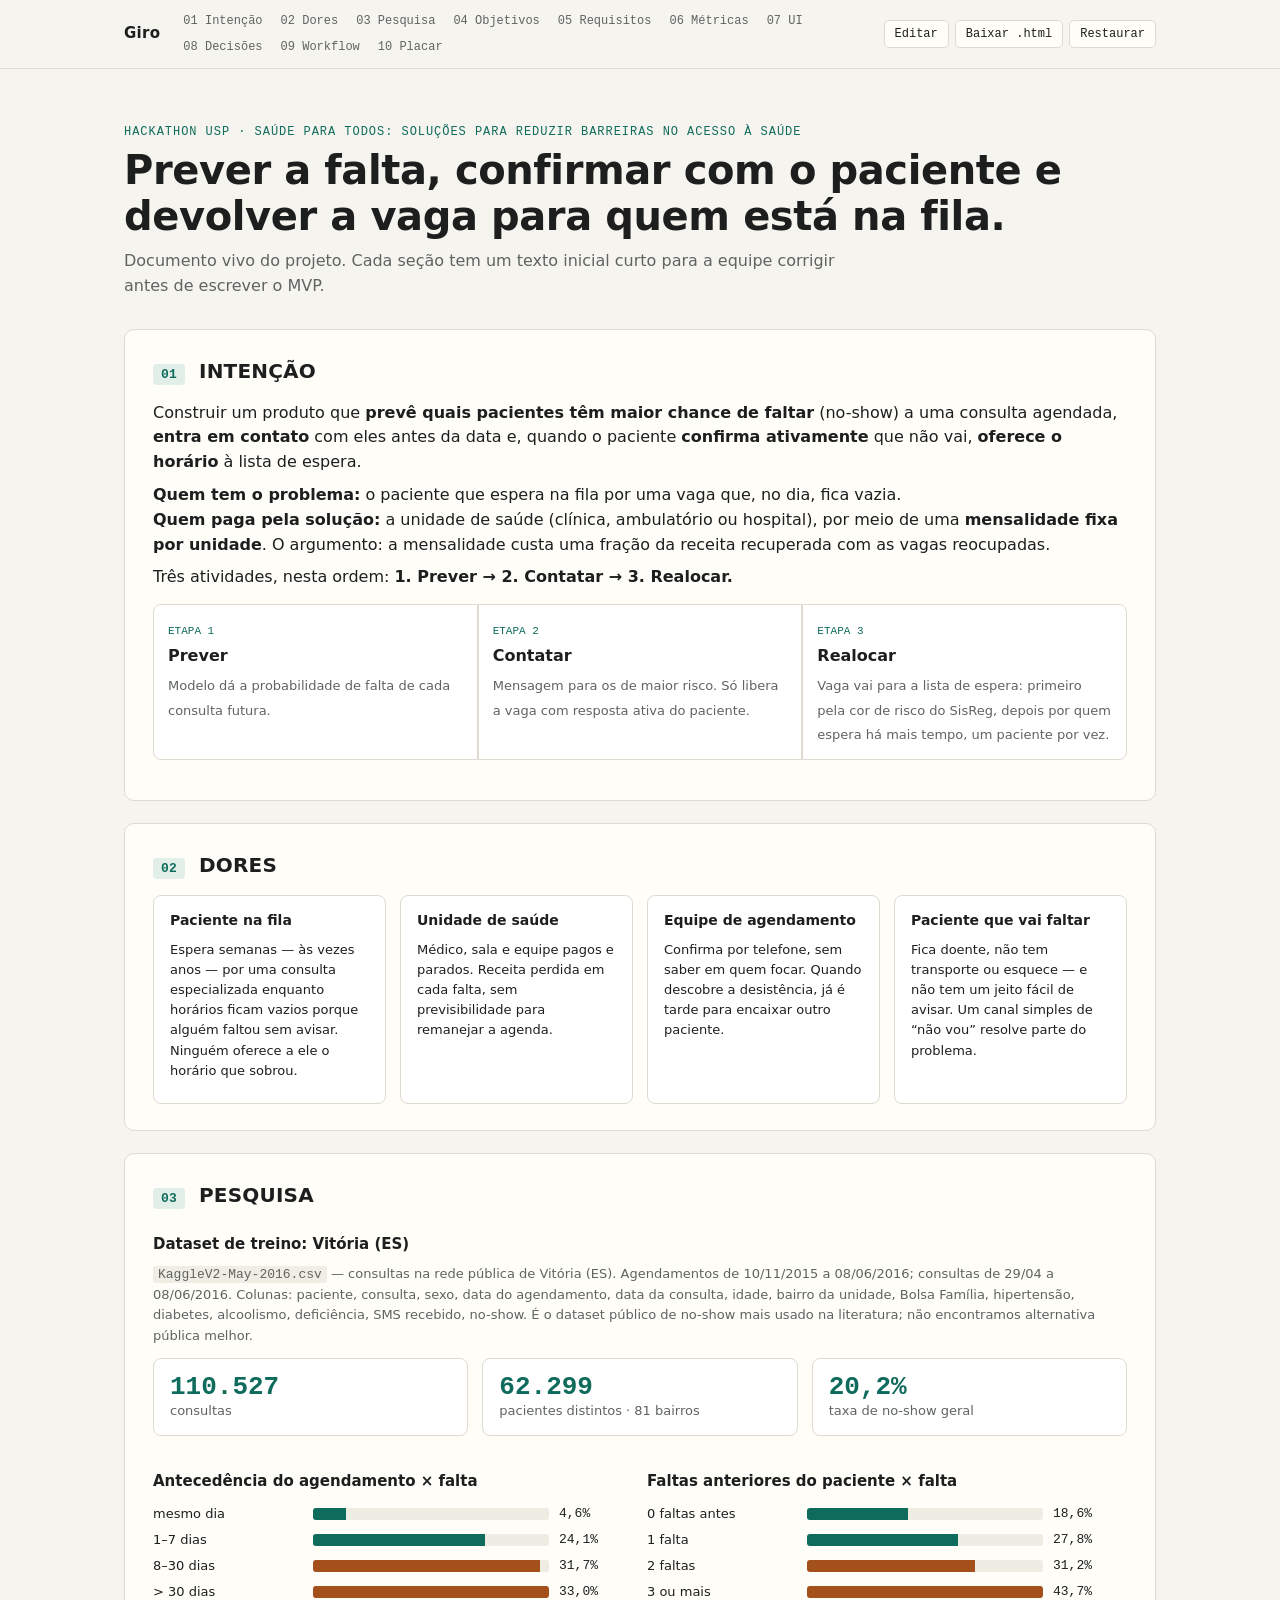
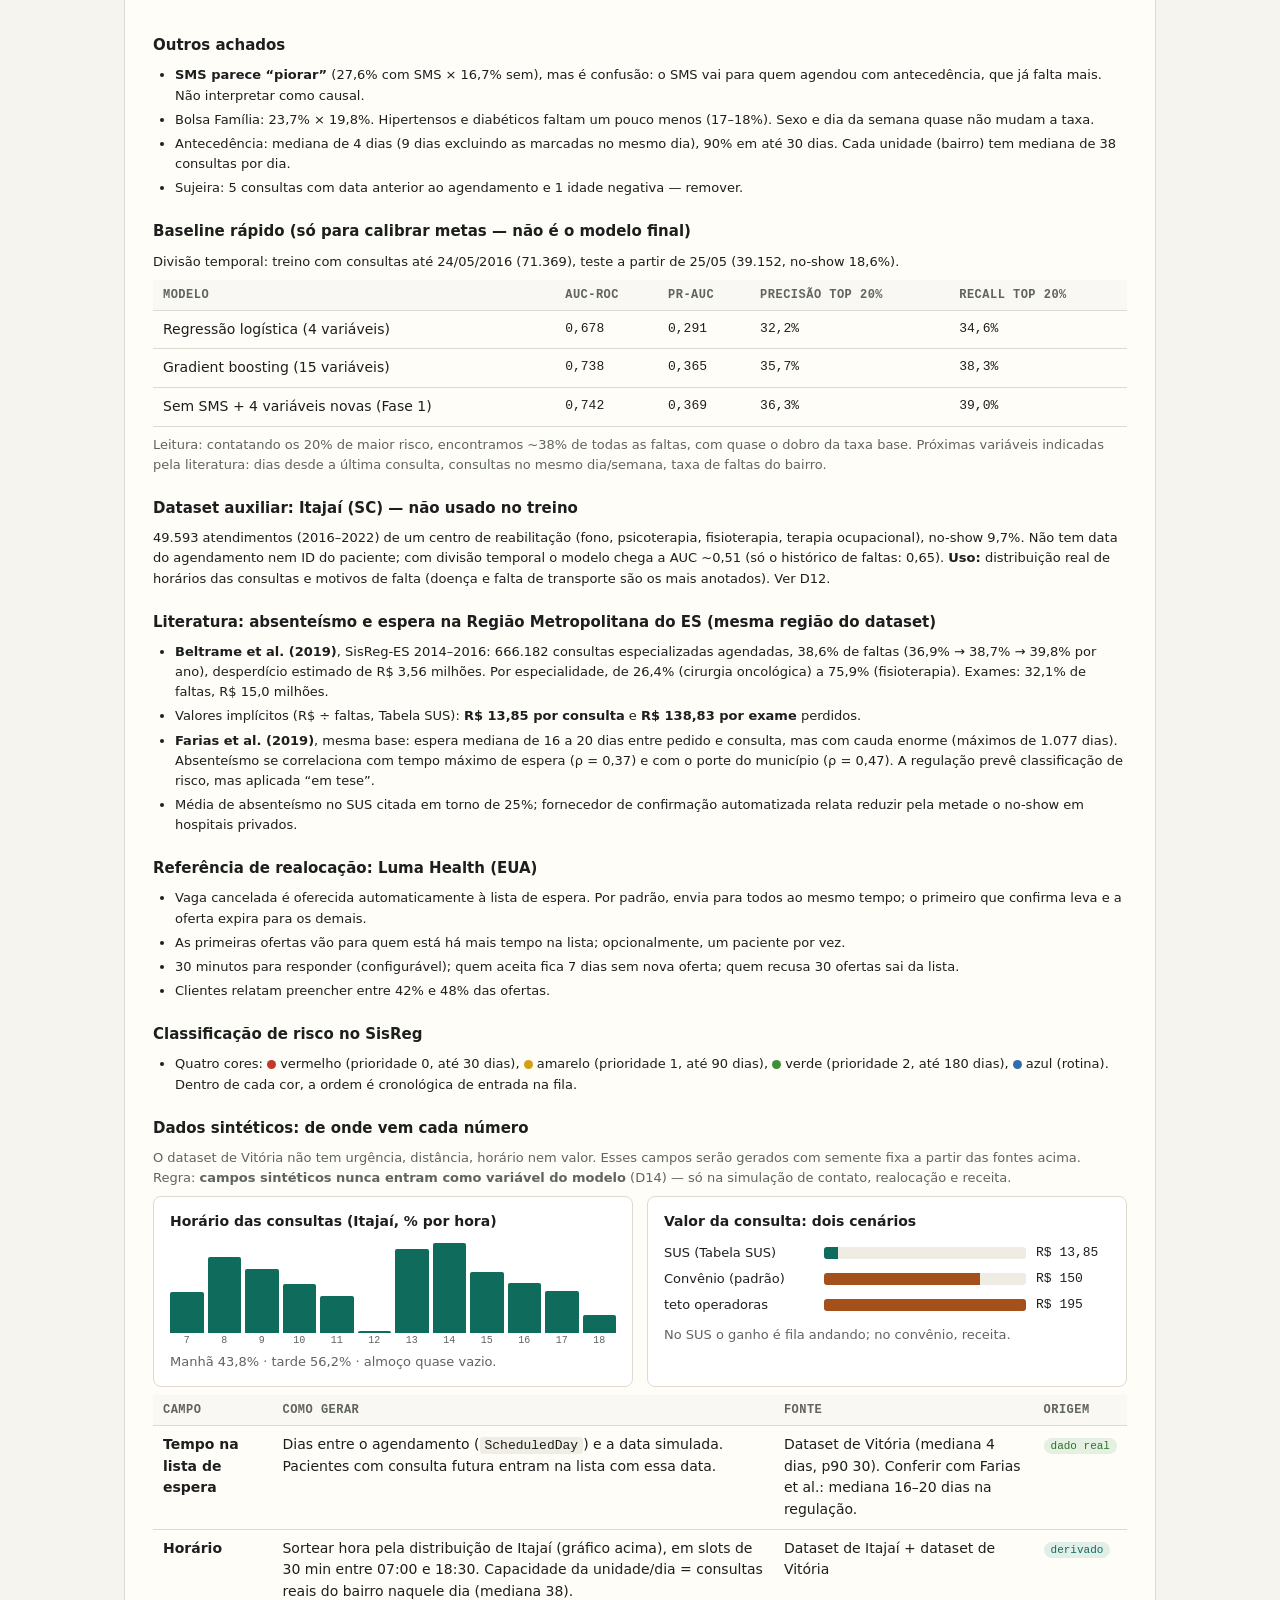
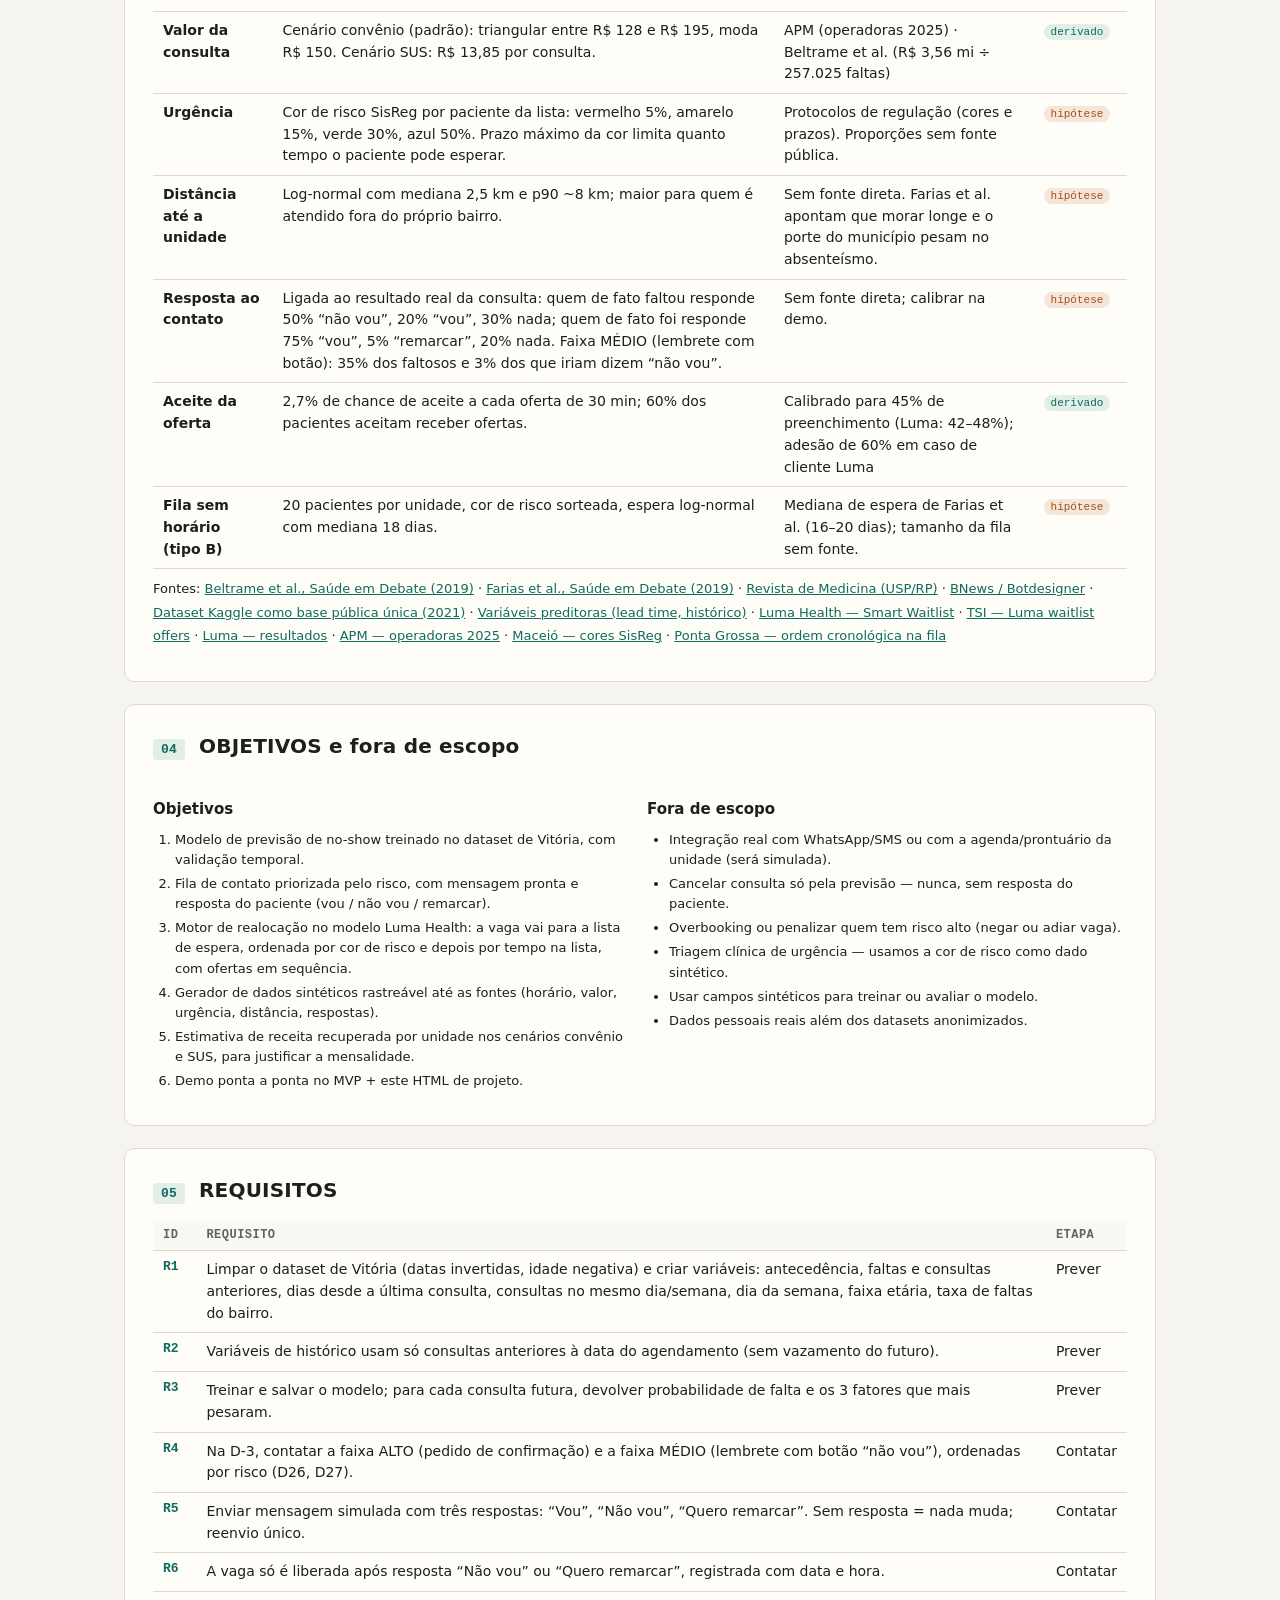
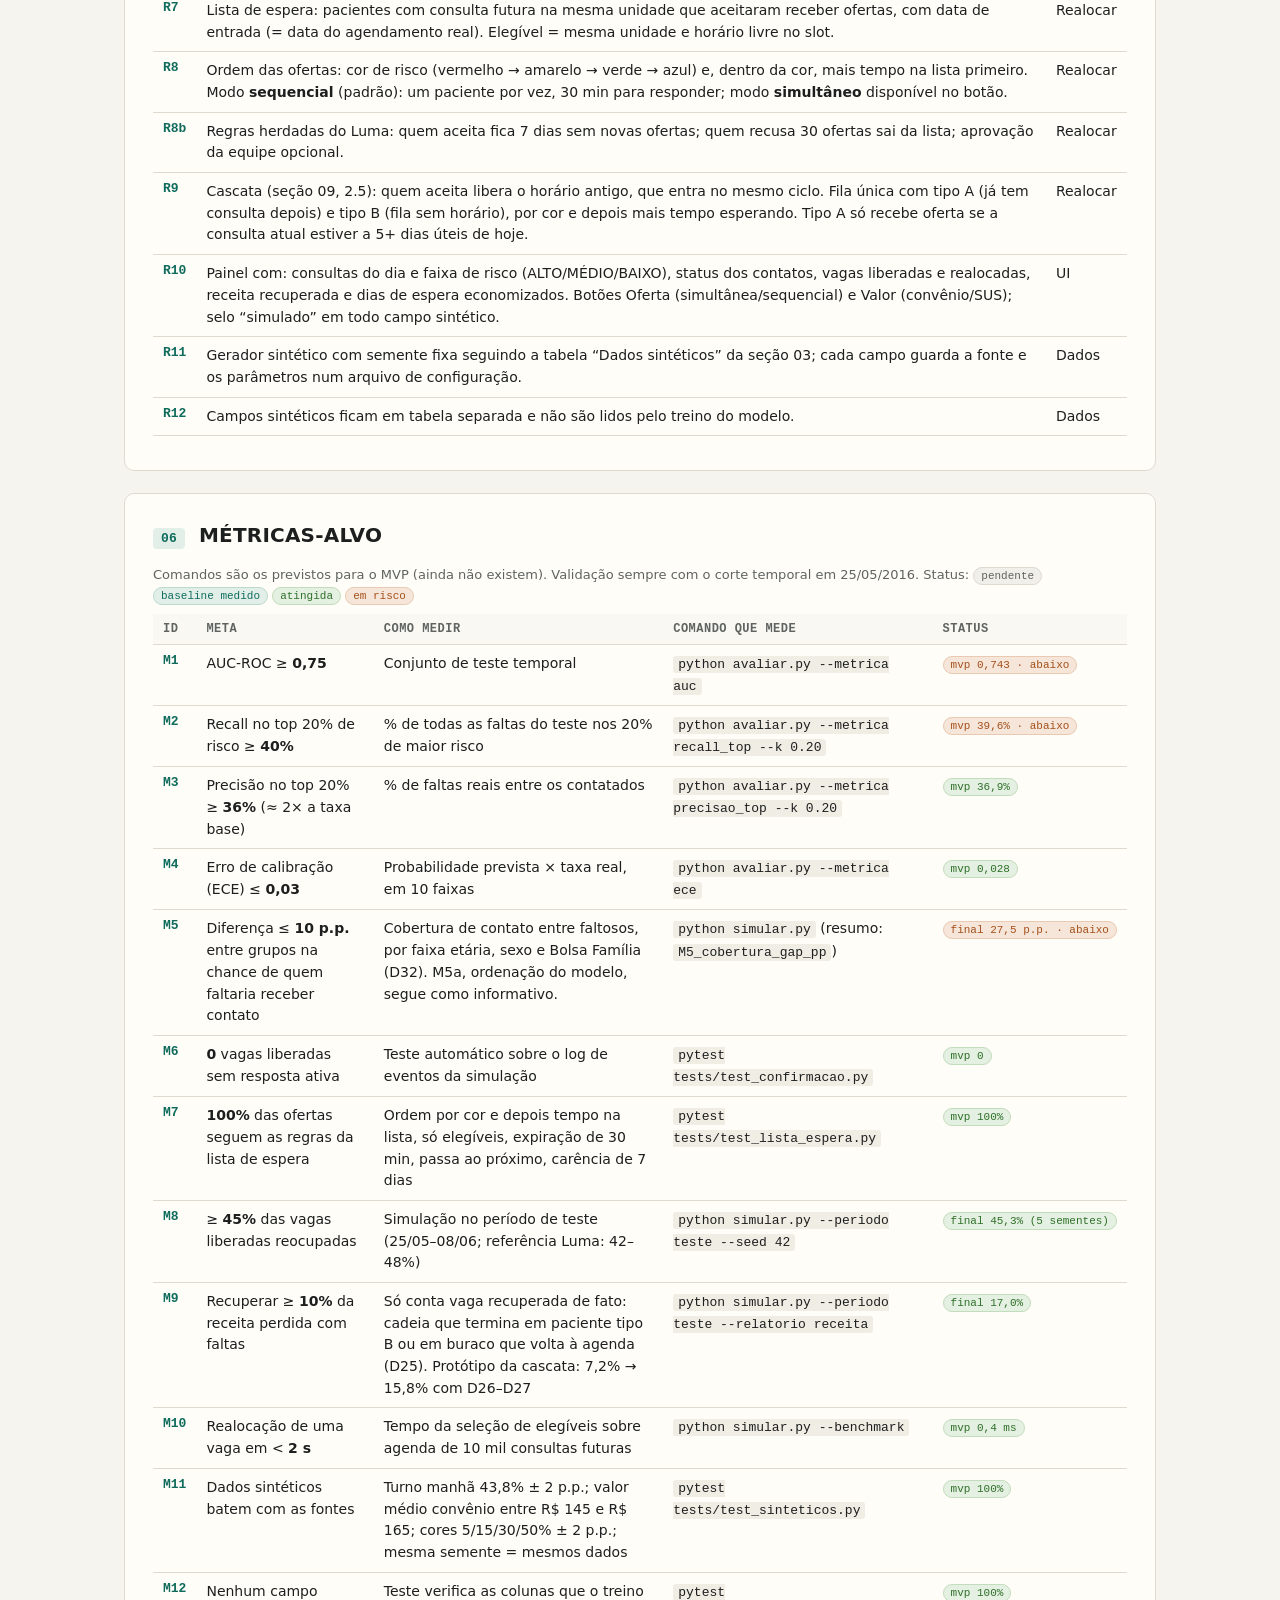
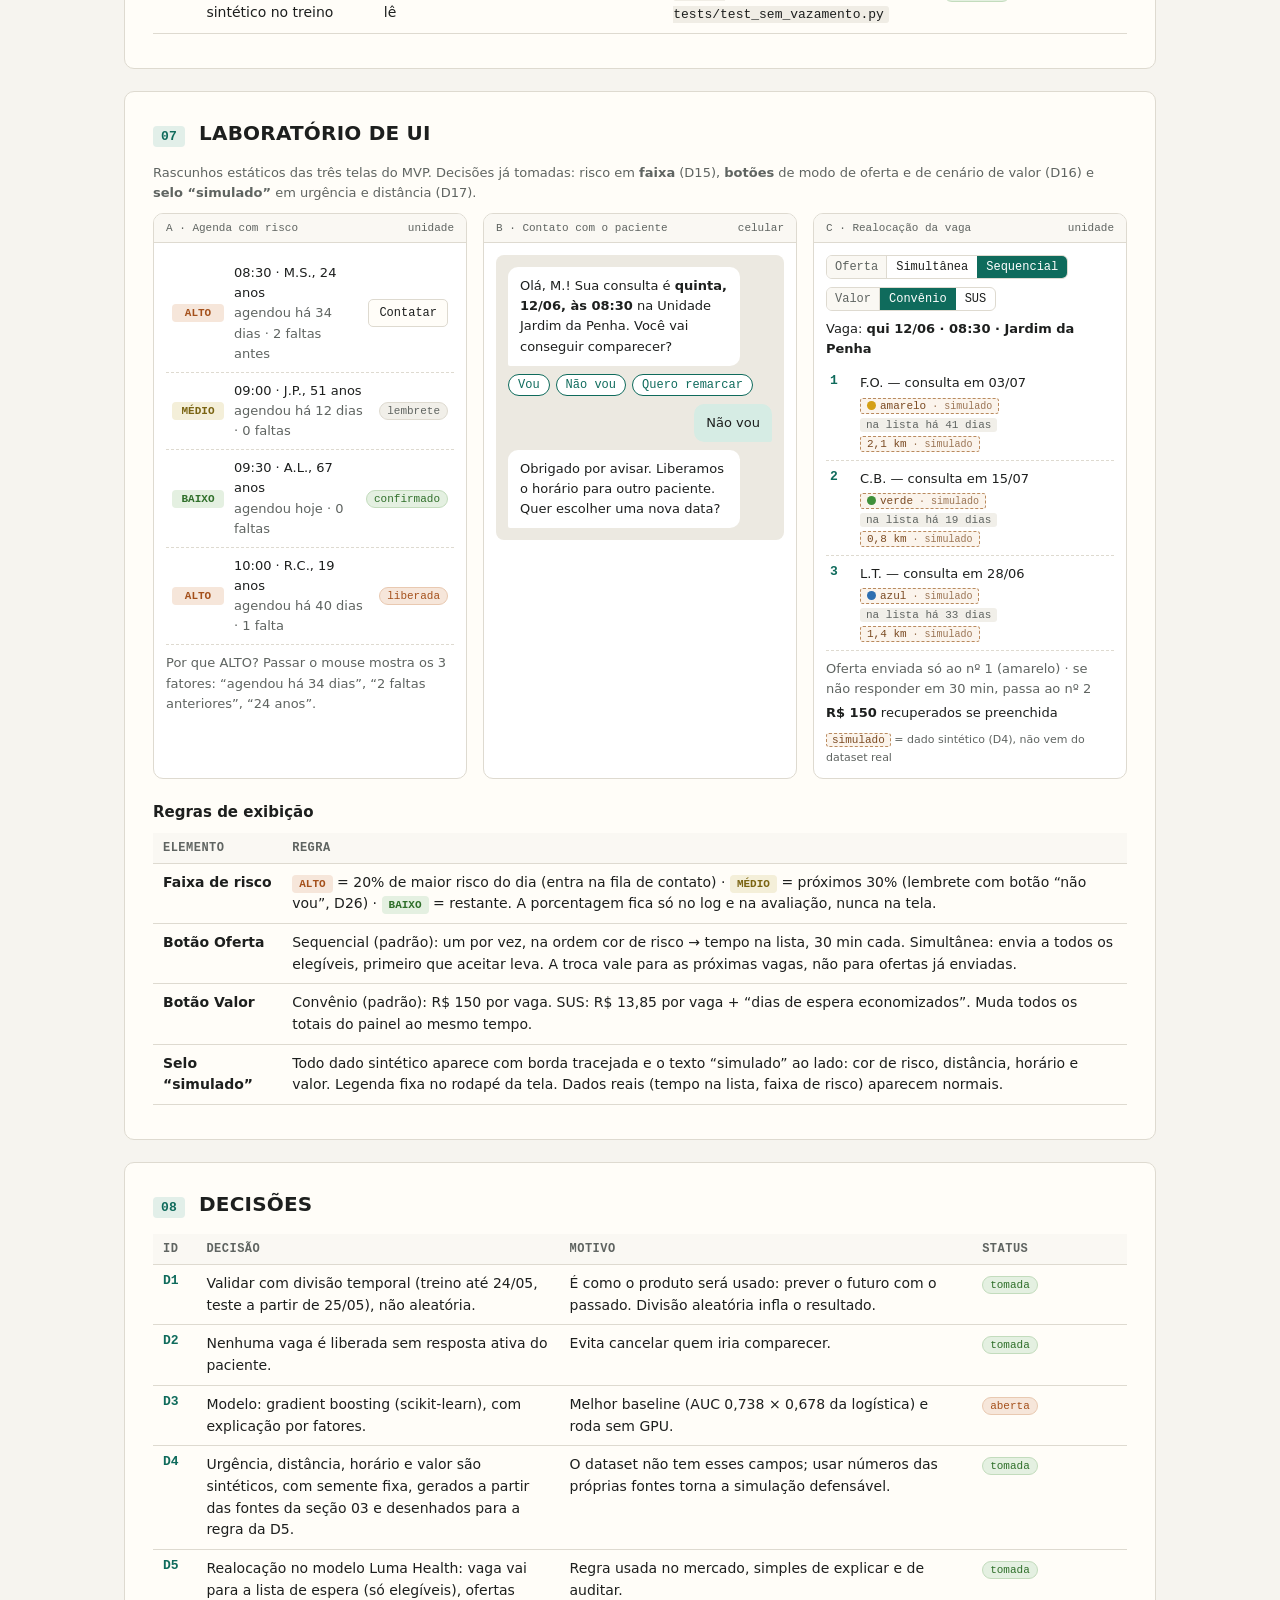
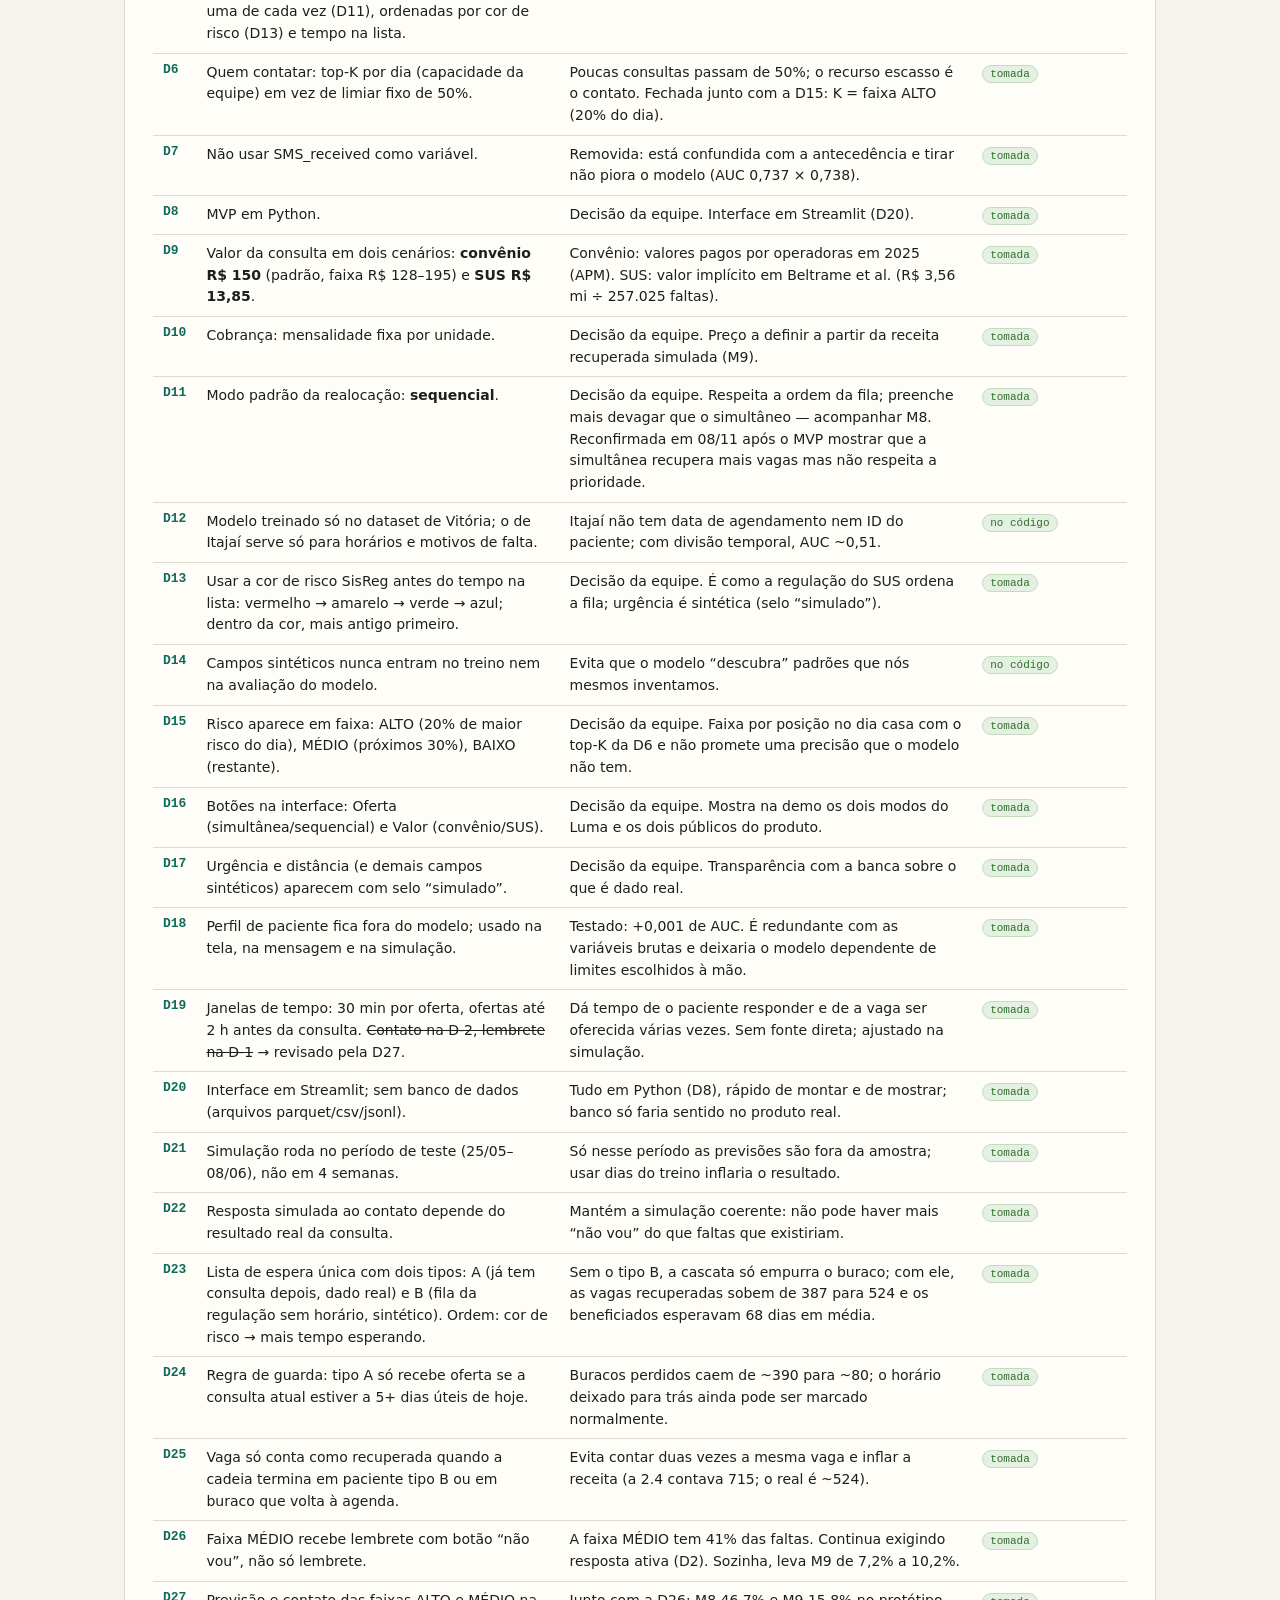
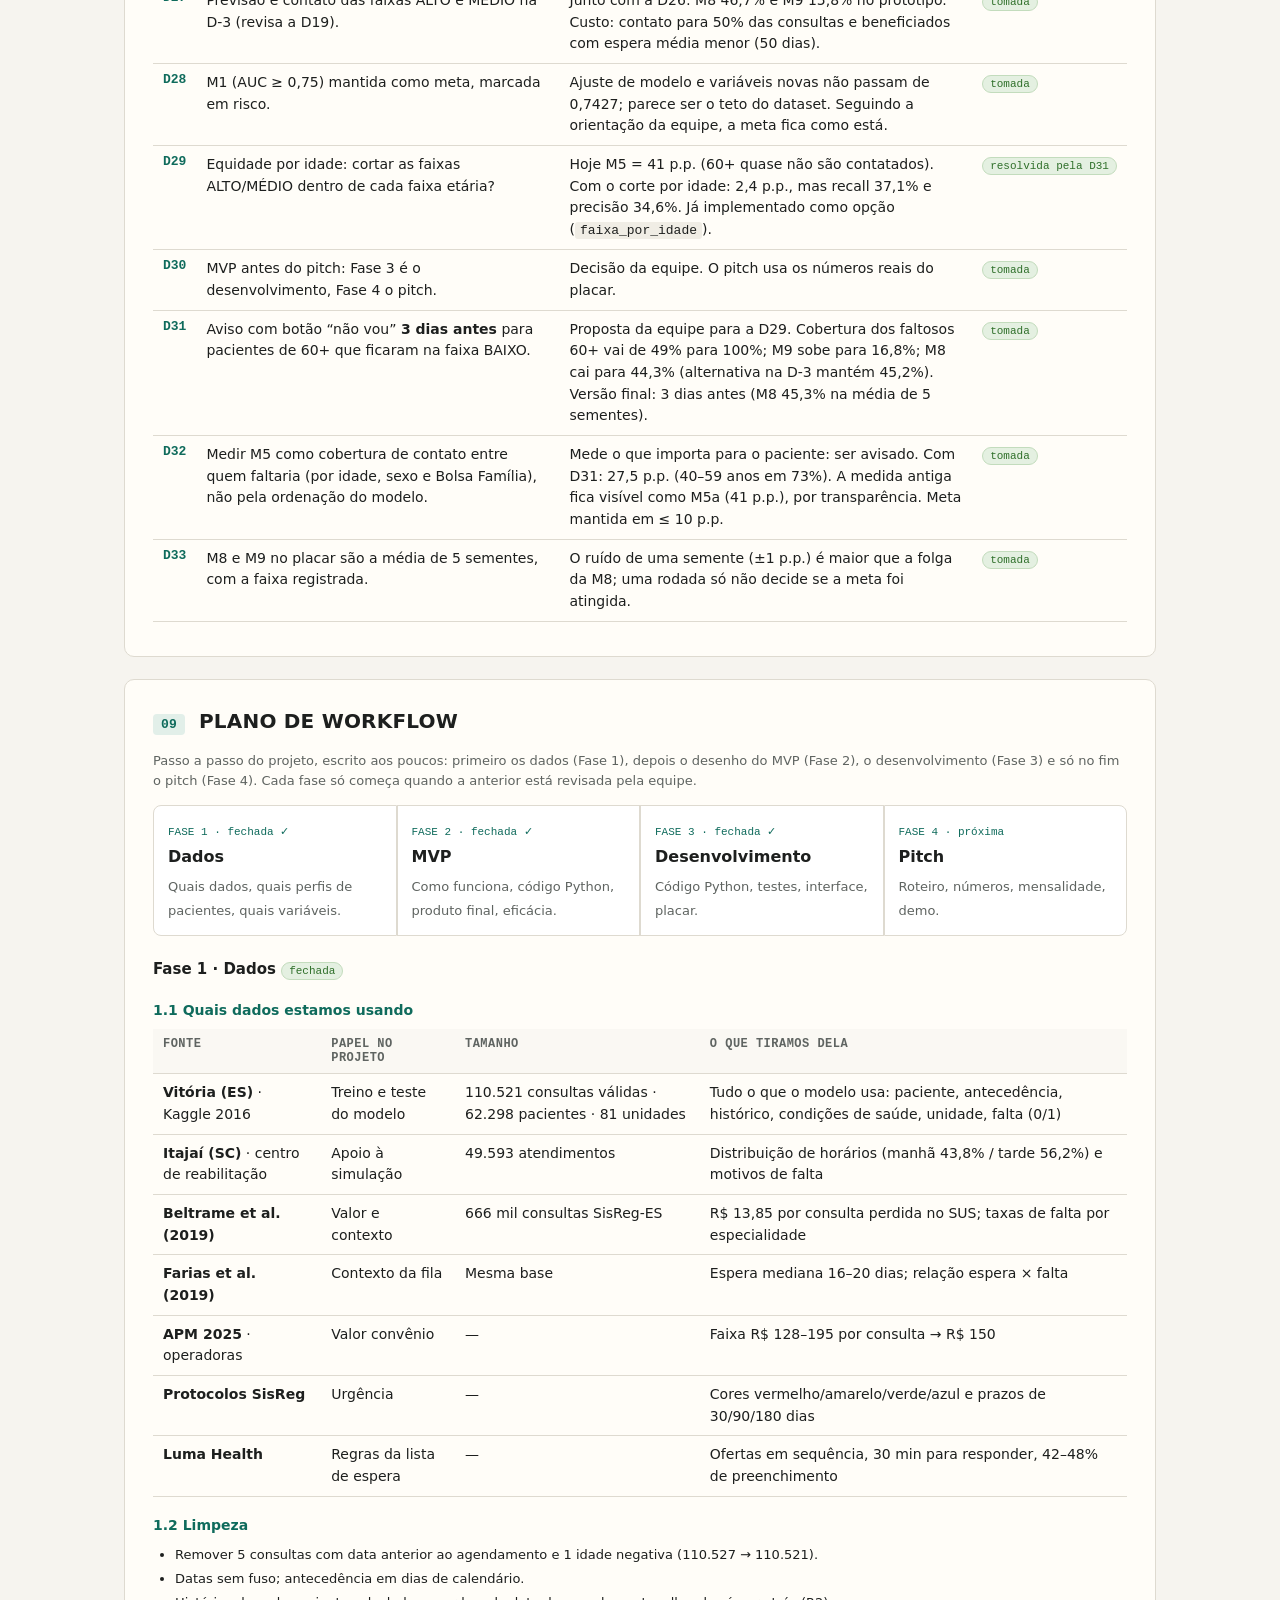
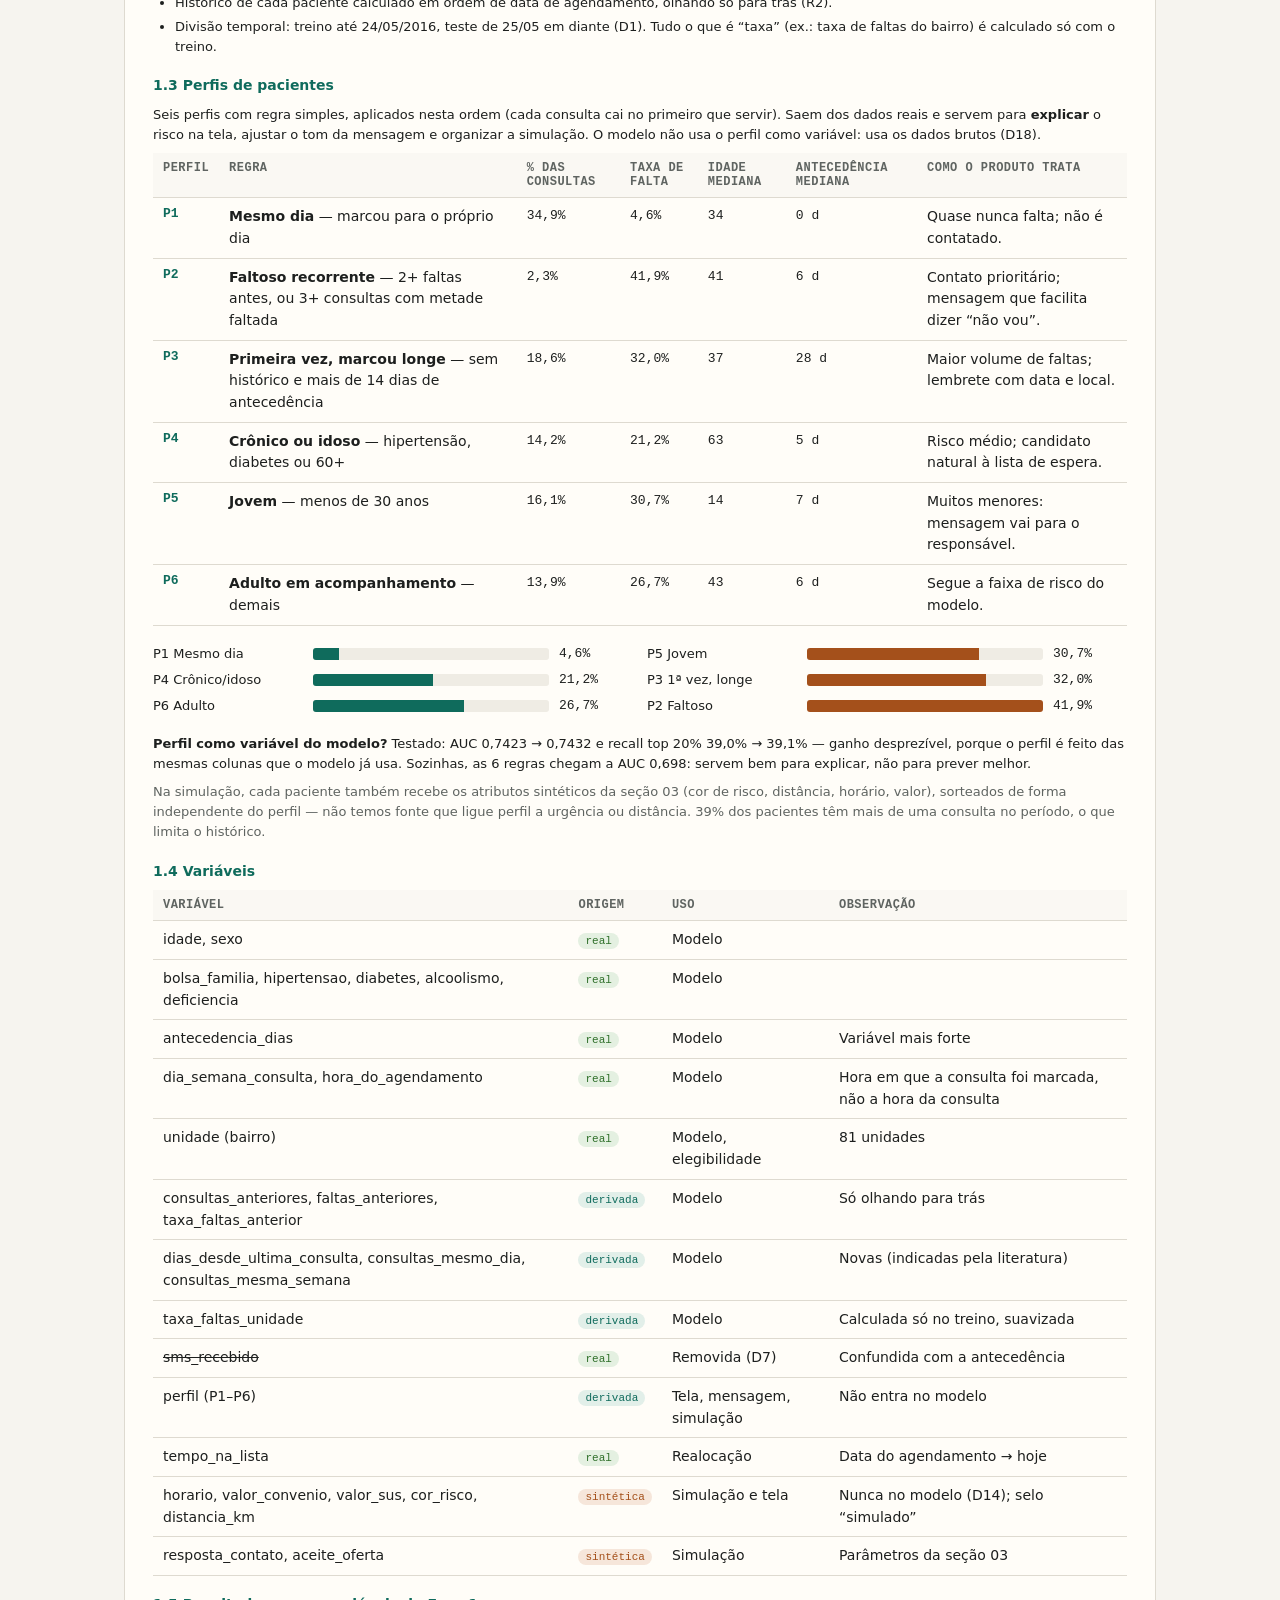
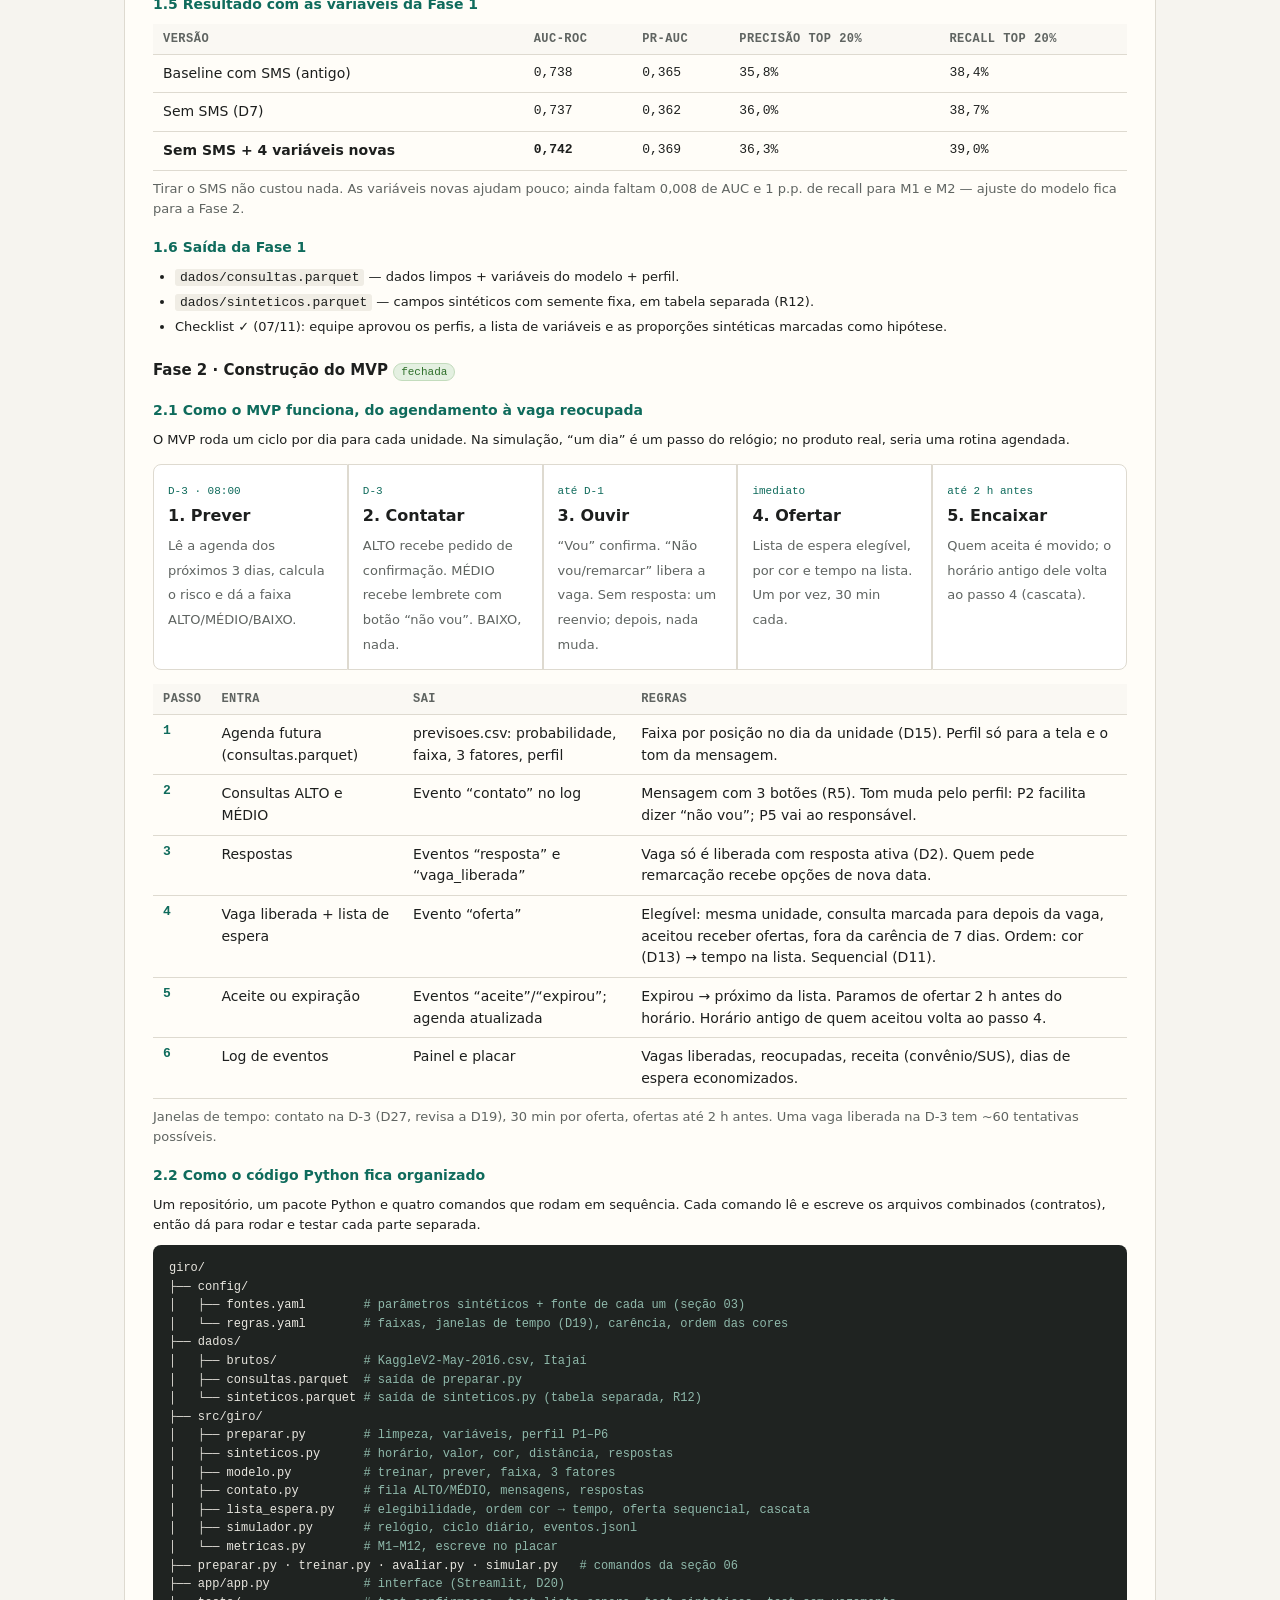
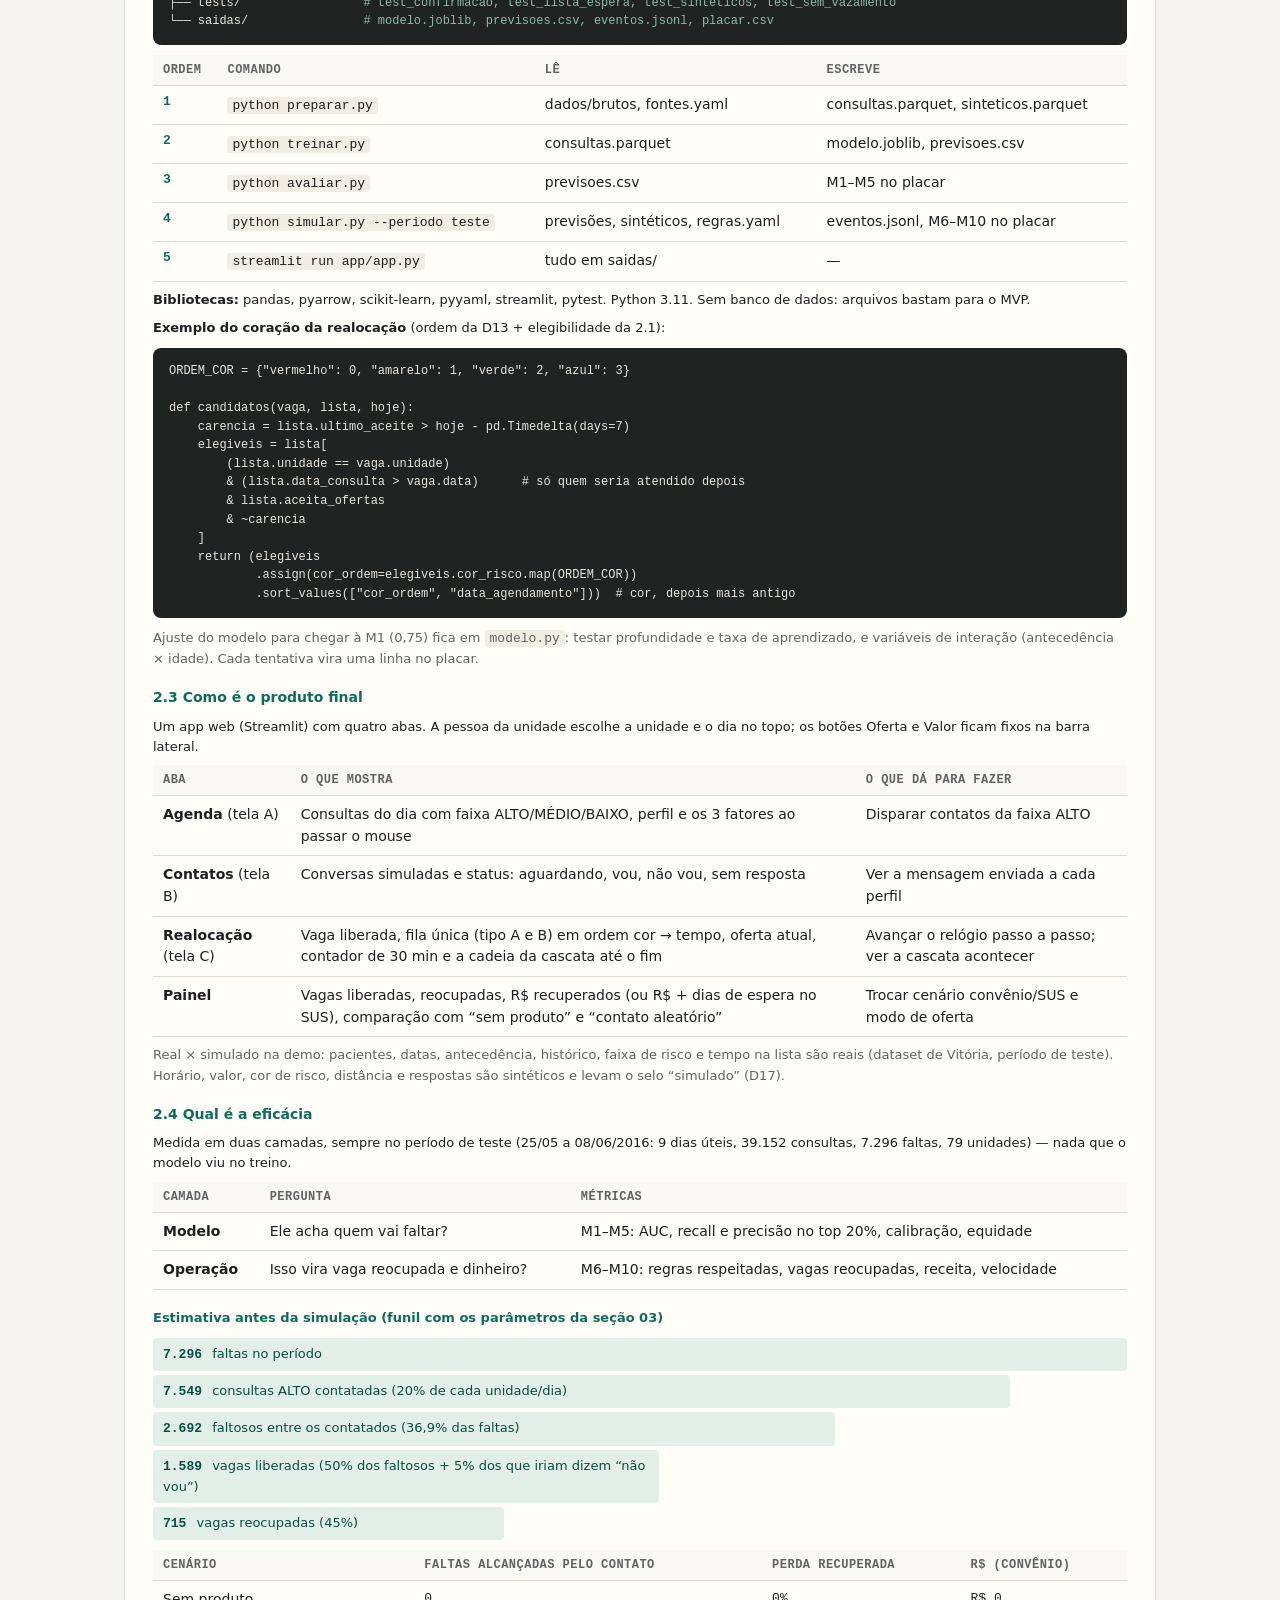
==== giro/projeto.html @ 44f3f42e "Adiciona MVP do Giro" ====
<!DOCTYPE html>
<html lang="pt-BR">
<head>
<meta charset="utf-8">
<meta name="viewport" content="width=device-width, initial-scale=1">
<title>Projeto — Giro · Previsão de no-show e realocação de consultas</title>
<style>
  :root{
    --bg:#f6f4ef; --paper:#fffdf8; --ink:#1d1f1e; --muted:#5f6461; --line:#dedad0;
    --accent:#0f6b5c; --accent-soft:#e2efe9; --warn:#a4501b; --warn-soft:#f6e6da;
    --ok:#2f6f2a; --mono:ui-monospace,"SF Mono",Menlo,Consolas,monospace;
    --sans:system-ui,-apple-system,"Segoe UI",Roboto,"Helvetica Neue",Arial,sans-serif;
  }
  *{box-sizing:border-box}
  html{scroll-behavior:smooth}
  body{margin:0;background:var(--bg);color:var(--ink);font:16px/1.55 var(--sans)}
  header.top{position:sticky;top:0;z-index:5;background:rgba(246,244,239,.94);backdrop-filter:blur(6px);border-bottom:1px solid var(--line)}
  .bar{max-width:1080px;margin:0 auto;padding:10px 24px;display:flex;gap:16px;align-items:center;flex-wrap:wrap}
  .bar strong{font-size:15px;letter-spacing:.02em}
  nav{display:flex;gap:4px;flex-wrap:wrap;flex:1}
  nav a{font:12px var(--mono);color:var(--muted);text-decoration:none;padding:4px 7px;border-radius:4px}
  nav a:hover{background:var(--accent-soft);color:var(--accent)}
  .tools{display:flex;gap:6px}
  button{font:12px var(--mono);border:1px solid var(--line);background:var(--paper);color:var(--ink);padding:6px 10px;border-radius:5px;cursor:pointer}
  button:hover{border-color:var(--accent);color:var(--accent)}
  button.on{background:var(--accent);color:#fff;border-color:var(--accent)}
  main{max-width:1080px;margin:0 auto;padding:32px 24px 96px}
  .hero{padding:24px 0 8px}
  .hero .kicker{font:12px var(--mono);color:var(--accent);letter-spacing:.08em;text-transform:uppercase}
  .hero h1{font-size:clamp(28px,4vw,40px);line-height:1.15;margin:8px 0 10px;letter-spacing:-.01em}
  .hero p{max-width:720px;color:var(--muted);margin:0}
  section{background:var(--paper);border:1px solid var(--line);border-radius:10px;padding:26px 28px;margin:22px 0;scroll-margin-top:70px}
  section > h2{display:flex;gap:14px;align-items:baseline;margin:0 0 14px;font-size:20px;letter-spacing:.01em}
  section > h2 .n{font:600 13px var(--mono);color:var(--accent);background:var(--accent-soft);padding:3px 8px;border-radius:4px}
  h3{font-size:15px;margin:22px 0 6px}
  p{margin:8px 0}
  ul,ol{margin:8px 0;padding-left:22px}
  li{margin:4px 0}
  .muted{color:var(--muted)}
  .small{font-size:13px}
  code,.mono{font-family:var(--mono);font-size:13px}
  code{background:#f0ede5;padding:1px 5px;border-radius:3px}
  .grid{display:grid;gap:14px}
  .g2{grid-template-columns:repeat(auto-fit,minmax(280px,1fr))}
  .g3{grid-template-columns:repeat(auto-fit,minmax(220px,1fr))}
  .card{border:1px solid var(--line);border-radius:8px;padding:14px 16px;background:#fff}
  .card h4{margin:0 0 6px;font-size:14px}
  .stat{font:600 26px var(--mono);color:var(--accent);line-height:1.1}
  .stat + .lbl{font-size:13px;color:var(--muted)}
  table{width:100%;border-collapse:collapse;font-size:14px;margin:8px 0}
  th,td{text-align:left;padding:8px 10px;border-bottom:1px solid var(--line);vertical-align:top}
  th{font:600 12px var(--mono);color:var(--muted);text-transform:uppercase;letter-spacing:.04em;background:#faf8f3}
  td.id{font:600 13px var(--mono);color:var(--accent);white-space:nowrap}
  .tag{display:inline-block;font:11px var(--mono);padding:2px 7px;border-radius:10px;border:1px solid var(--line);white-space:nowrap}
  .tag.pend{background:#f1efe9;color:var(--muted)}
  .tag.base{background:var(--accent-soft);color:var(--accent);border-color:#bcd9cf}
  .tag.open{background:var(--warn-soft);color:var(--warn);border-color:#e9c9b1}
  .tag.ok{background:#e4f0e1;color:var(--ok);border-color:#c3dcbd}
  .bars{display:grid;gap:6px;margin:10px 0}
  .brow{display:grid;grid-template-columns:150px 1fr 74px;gap:10px;align-items:center;font-size:13px}
  .btrack{height:12px;background:#efece4;border-radius:3px;overflow:hidden}
  .bfill{height:100%;background:var(--accent)}
  .bfill.hi{background:var(--warn)}
  .hist{display:flex;align-items:flex-end;gap:4px;height:90px;margin:10px 0 2px}
  .hist div{flex:1;background:var(--accent);border-radius:2px 2px 0 0;min-height:2px}
  .hist-l{display:flex;gap:4px;font:10px var(--mono);color:var(--muted)}
  .hist-l span{flex:1;text-align:center}
  .note{border-left:3px solid var(--warn);background:var(--warn-soft);padding:10px 14px;border-radius:0 6px 6px 0;margin:12px 0;font-size:14px}
  .note.info{border-color:var(--accent);background:var(--accent-soft)}
  .flow{display:flex;gap:0;flex-wrap:wrap;margin:14px 0}
  .step{flex:1 1 160px;border:1px solid var(--line);background:#fff;padding:12px 14px}
  .step:first-child{border-radius:8px 0 0 8px}
  .step:last-child{border-radius:0 8px 8px 0}
  .step .k{font:11px var(--mono);color:var(--accent)}
  .step b{display:block;margin:2px 0 4px}
  .conf{font:11px var(--mono);padding:2px 7px;border-radius:10px;white-space:nowrap}
  .c-real{background:#e4f0e1;color:var(--ok)}
  .c-der{background:var(--accent-soft);color:var(--accent)}
  .c-hip{background:var(--warn-soft);color:var(--warn)}
  .lab{display:grid;grid-template-columns:repeat(auto-fit,minmax(300px,1fr));gap:16px;margin-top:10px}
  .frame{border:1px solid var(--line);border-radius:10px;background:#fff;overflow:hidden}
  .frame .fh{font:11px var(--mono);color:var(--muted);padding:8px 12px;border-bottom:1px solid var(--line);background:#faf8f3;display:flex;justify-content:space-between}
  .frame .fb{padding:12px}
  .row{display:grid;grid-template-columns:52px 1fr auto;gap:10px;align-items:center;padding:8px 6px;border-bottom:1px dashed var(--line);font-size:13px}
  .row:last-child{border-bottom:0}
  .risk{font:600 11px var(--mono);padding:3px 7px;border-radius:4px;text-align:center}
  .r-hi{background:var(--warn-soft);color:var(--warn)}
  .r-md{background:#f4efd9;color:#7a6412}
  .r-lo{background:#e4f0e1;color:var(--ok)}
  .chat{background:#ece9e1;border-radius:8px;padding:12px;display:grid;gap:8px}
  .bubble{background:#fff;border-radius:10px 10px 10px 2px;padding:9px 12px;font-size:13px;max-width:88%}
  .bubble.me{justify-self:end;background:#d6ece4;border-radius:10px 10px 2px 10px}
  .opts{display:flex;gap:6px;flex-wrap:wrap}
  .opts span{font:12px var(--mono);border:1px solid var(--accent);color:var(--accent);padding:3px 9px;border-radius:12px;background:#fff}
  .rank{display:grid;grid-template-columns:22px 1fr;gap:8px;padding:8px 4px;border-bottom:1px dashed var(--line);font-size:13px}
  .rank:last-child{border-bottom:0}
  .rank .p{font:600 13px var(--mono);color:var(--accent)}
  .chips{display:flex;gap:4px;flex-wrap:wrap;margin-top:4px}
  .chips i{font-style:normal;font:11px var(--mono);background:#f1efe9;padding:1px 6px;border-radius:3px;color:var(--muted)}
  .dot{display:inline-block;width:9px;height:9px;border-radius:50%;margin-right:4px;vertical-align:middle}
  .toggles{display:flex;gap:8px;flex-wrap:wrap}
  .seg{display:inline-flex;align-items:center;border:1px solid var(--line);border-radius:6px;overflow:hidden;font:12px var(--mono)}
  .seg .lbl{padding:4px 8px;color:var(--muted);background:#faf8f3;border-right:1px solid var(--line)}
  .seg b{font-weight:400;padding:4px 9px;cursor:pointer;color:var(--ink)}
  .seg b.on{background:var(--accent);color:#fff}
  .chips i.sim{border:1px dashed #b98a5e;background:#fbf4ec;color:#7a4a22}
  .chips i.sim::after{content:" · simulado";font-size:10px;opacity:.75}
  .legend{font-size:11px;color:var(--muted);margin:8px 0 0}
  .legend i.sim{font-style:normal;font-family:var(--mono);border:1px dashed #b98a5e;background:#fbf4ec;color:#7a4a22;padding:0 5px;border-radius:3px}
  .gantt{display:grid;grid-template-columns:170px repeat(5,1fr);gap:4px;margin:10px 0;font-size:12px;align-items:stretch}
  .gh{font:11px var(--mono);color:var(--muted);text-align:center;padding:2px 0}
  .gl{font-weight:600;padding:6px 0}
  .gb{border-radius:5px;padding:6px 8px;line-height:1.3}
  .gb.all{background:#ece9e1}
  .gb.a{background:#d6ece4;color:#0b4d42}
  .gb.b{background:#f4efd9;color:#6b5610}
  .gb.c{background:#e1e8f4;color:#24426e}
  .gb.d{background:var(--warn-soft);color:var(--warn)}
  @media (max-width:720px){.gantt{grid-template-columns:110px repeat(5,minmax(70px,1fr));overflow-x:auto}}
  h4.sub{font-size:14px;margin:18px 0 6px;color:var(--accent)}
  pre.tree,pre.code{background:#1f2321;color:#e8e6df;font:12px/1.55 var(--mono);padding:14px 16px;border-radius:8px;overflow-x:auto;margin:10px 0}
  pre.tree span{color:#8fb9ab}
  .funnel{display:grid;gap:4px;margin:10px 0}
  .funnel div{background:var(--accent-soft);color:#0b4d42;border-radius:4px;padding:6px 10px;font-size:13px}
  .funnel div .mono{font-weight:600;margin-right:6px}
  .empty{border:2px dashed var(--line);border-radius:8px;padding:28px;text-align:center;color:var(--muted);font:13px var(--mono)}
  .sources{font-size:13px;line-height:1.8}
  .sources a{color:var(--accent)}
  body.editing [data-edit]{outline:1px dashed #b8c9c3;outline-offset:4px;border-radius:2px}
  body.editing [data-edit]:focus{outline:2px solid var(--accent);background:#fbfffd}
  footer{max-width:1080px;margin:0 auto;padding:0 24px 40px;color:var(--muted);font:12px var(--mono)}
  @media print{header.top,.tools{display:none} section{break-inside:avoid}}
</style>
</head>
<body>

<header class="top">
  <div class="bar">
    <strong>Giro</strong>
    <nav>
      <a href="#s01">01 Intenção</a><a href="#s02">02 Dores</a><a href="#s03">03 Pesquisa</a>
      <a href="#s04">04 Objetivos</a><a href="#s05">05 Requisitos</a><a href="#s06">06 Métricas</a>
      <a href="#s07">07 UI</a><a href="#s08">08 Decisões</a><a href="#s09">09 Workflow</a><a href="#s10">10 Placar</a>
    </nav>
    <div class="tools">
      <button id="btnEdit" title="Liga/desliga edição direta do texto">Editar</button>
      <button id="btnSave" title="Baixa este arquivo com as suas edições">Baixar .html</button>
      <button id="btnReset" title="Descarta edições salvas neste navegador">Restaurar</button>
    </div>
  </div>
</header>

<main>
  <div class="hero">
    <div class="kicker">Hackathon USP · Saúde para todos: soluções para reduzir barreiras no acesso à saúde</div>
    <h1 data-edit>Prever a falta, confirmar com o paciente e devolver a vaga para quem está na fila.</h1>
    <p data-edit>Documento vivo do projeto. Cada seção tem um texto inicial curto para a equipe corrigir antes de escrever o MVP.</p>
  </div>

  <!-- 01 -->
  <section id="s01">
    <h2><span class="n">01</span>INTENÇÃO</h2>
    <div data-edit>
      <p>Construir um produto que <b>prevê quais pacientes têm maior chance de faltar</b> (no-show) a uma consulta agendada, <b>entra em contato</b> com eles antes da data e, quando o paciente <b>confirma ativamente</b> que não vai, <b>oferece o horário</b> à lista de espera.</p>
      <p><b>Quem tem o problema:</b> o paciente que espera na fila por uma vaga que, no dia, fica vazia.<br>
      <b>Quem paga pela solução:</b> a unidade de saúde (clínica, ambulatório ou hospital), por meio de uma <b>mensalidade fixa por unidade</b>. O argumento: a mensalidade custa uma fração da receita recuperada com as vagas reocupadas.</p>
      <p>Três atividades, nesta ordem: <b>1. Prever → 2. Contatar → 3. Realocar.</b></p>
    </div>
    <div class="flow">
      <div class="step"><span class="k">ETAPA 1</span><b>Prever</b><span class="small muted">Modelo dá a probabilidade de falta de cada consulta futura.</span></div>
      <div class="step"><span class="k">ETAPA 2</span><b>Contatar</b><span class="small muted">Mensagem para os de maior risco. Só libera a vaga com resposta ativa do paciente.</span></div>
      <div class="step"><span class="k">ETAPA 3</span><b>Realocar</b><span class="small muted">Vaga vai para a lista de espera: primeiro pela cor de risco do SisReg, depois por quem espera há mais tempo, um paciente por vez.</span></div>
    </div>
  </section>

  <!-- 02 -->
  <section id="s02">
    <h2><span class="n">02</span>DORES</h2>
    <div class="grid g3" data-edit>
      <div class="card"><h4>Paciente na fila</h4><p class="small">Espera semanas — às vezes anos — por uma consulta especializada enquanto horários ficam vazios porque alguém faltou sem avisar. Ninguém oferece a ele o horário que sobrou.</p></div>
      <div class="card"><h4>Unidade de saúde</h4><p class="small">Médico, sala e equipe pagos e parados. Receita perdida em cada falta, sem previsibilidade para remanejar a agenda.</p></div>
      <div class="card"><h4>Equipe de agendamento</h4><p class="small">Confirma por telefone, sem saber em quem focar. Quando descobre a desistência, já é tarde para encaixar outro paciente.</p></div>
      <div class="card"><h4>Paciente que vai faltar</h4><p class="small">Fica doente, não tem transporte ou esquece — e não tem um jeito fácil de avisar. Um canal simples de “não vou” resolve parte do problema.</p></div>
    </div>
  </section>

  <!-- 03 -->
  <section id="s03">
    <h2><span class="n">03</span>PESQUISA</h2>

    <h3>Dataset de treino: Vitória (ES)</h3>
    <p data-edit class="small muted"><code>KaggleV2-May-2016.csv</code> — consultas na rede pública de Vitória (ES). Agendamentos de 10/11/2015 a 08/06/2016; consultas de 29/04 a 08/06/2016. Colunas: paciente, consulta, sexo, data do agendamento, data da consulta, idade, bairro da unidade, Bolsa Família, hipertensão, diabetes, alcoolismo, deficiência, SMS recebido, no-show. É o dataset público de no-show mais usado na literatura; não encontramos alternativa pública melhor.</p>
    <div class="grid g3" style="margin:12px 0">
      <div class="card"><div class="stat">110.527</div><div class="lbl">consultas</div></div>
      <div class="card"><div class="stat">62.299</div><div class="lbl">pacientes distintos · 81 bairros</div></div>
      <div class="card"><div class="stat">20,2%</div><div class="lbl">taxa de no-show geral</div></div>
    </div>

    <div class="grid g2">
      <div>
        <h3>Antecedência do agendamento × falta</h3>
        <div class="bars">
          <div class="brow"><span>mesmo dia</span><div class="btrack"><div class="bfill" style="width:14%"></div></div><span class="mono">4,6%</span></div>
          <div class="brow"><span>1–7 dias</span><div class="btrack"><div class="bfill" style="width:73%"></div></div><span class="mono">24,1%</span></div>
          <div class="brow"><span>8–30 dias</span><div class="btrack"><div class="bfill hi" style="width:96%"></div></div><span class="mono">31,7%</span></div>
          <div class="brow"><span>&gt; 30 dias</span><div class="btrack"><div class="bfill hi" style="width:100%"></div></div><span class="mono">33,0%</span></div>
        </div>
      </div>
      <div>
        <h3>Faltas anteriores do paciente × falta</h3>
        <div class="bars">
          <div class="brow"><span>0 faltas antes</span><div class="btrack"><div class="bfill" style="width:43%"></div></div><span class="mono">18,6%</span></div>
          <div class="brow"><span>1 falta</span><div class="btrack"><div class="bfill" style="width:64%"></div></div><span class="mono">27,8%</span></div>
          <div class="brow"><span>2 faltas</span><div class="btrack"><div class="bfill hi" style="width:71%"></div></div><span class="mono">31,2%</span></div>
          <div class="brow"><span>3 ou mais</span><div class="btrack"><div class="bfill hi" style="width:100%"></div></div><span class="mono">43,7%</span></div>
        </div>
      </div>
    </div>

    <div data-edit>
      <h3>Outros achados</h3>
      <ul class="small">
        <li><b>SMS parece “piorar”</b> (27,6% com SMS × 16,7% sem), mas é confusão: o SMS vai para quem agendou com antecedência, que já falta mais. Não interpretar como causal.</li>
        <li>Bolsa Família: 23,7% × 19,8%. Hipertensos e diabéticos faltam um pouco menos (17–18%). Sexo e dia da semana quase não mudam a taxa.</li>
        <li>Antecedência: mediana de 4 dias (9 dias excluindo as marcadas no mesmo dia), 90% em até 30 dias. Cada unidade (bairro) tem mediana de 38 consultas por dia.</li>
        <li>Sujeira: 5 consultas com data anterior ao agendamento e 1 idade negativa — remover.</li>
      </ul>
      <h3>Baseline rápido (só para calibrar metas — não é o modelo final)</h3>
      <p class="small">Divisão temporal: treino com consultas até 24/05/2016 (71.369), teste a partir de 25/05 (39.152, no-show 18,6%).</p>
      <table>
        <tr><th>Modelo</th><th>AUC-ROC</th><th>PR-AUC</th><th>Precisão top 20%</th><th>Recall top 20%</th></tr>
        <tr><td>Regressão logística (4 variáveis)</td><td class="mono">0,678</td><td class="mono">0,291</td><td class="mono">32,2%</td><td class="mono">34,6%</td></tr>
        <tr><td>Gradient boosting (15 variáveis)</td><td class="mono">0,738</td><td class="mono">0,365</td><td class="mono">35,7%</td><td class="mono">38,3%</td></tr>
        <tr><td>Sem SMS + 4 variáveis novas (Fase 1)</td><td class="mono">0,742</td><td class="mono">0,369</td><td class="mono">36,3%</td><td class="mono">39,0%</td></tr>
      </table>
      <p class="small muted">Leitura: contatando os 20% de maior risco, encontramos ~38% de todas as faltas, com quase o dobro da taxa base. Próximas variáveis indicadas pela literatura: dias desde a última consulta, consultas no mesmo dia/semana, taxa de faltas do bairro.</p>

      <h3>Dataset auxiliar: Itajaí (SC) — não usado no treino</h3>
      <p class="small">49.593 atendimentos (2016–2022) de um centro de reabilitação (fono, psicoterapia, fisioterapia, terapia ocupacional), no-show 9,7%. Não tem data do agendamento nem ID do paciente; com divisão temporal o modelo chega a AUC ~0,51 (só o histórico de faltas: 0,65). <b>Uso:</b> distribuição real de horários das consultas e motivos de falta (doença e falta de transporte são os mais anotados). Ver D12.</p>

      <h3>Literatura: absenteísmo e espera na Região Metropolitana do ES (mesma região do dataset)</h3>
      <ul class="small">
        <li><b>Beltrame et al. (2019)</b>, SisReg-ES 2014–2016: 666.182 consultas especializadas agendadas, 38,6% de faltas (36,9% → 38,7% → 39,8% por ano), desperdício estimado de R$ 3,56 milhões. Por especialidade, de 26,4% (cirurgia oncológica) a 75,9% (fisioterapia). Exames: 32,1% de faltas, R$ 15,0 milhões.</li>
        <li>Valores implícitos (R$ ÷ faltas, Tabela SUS): <b>R$ 13,85 por consulta</b> e <b>R$ 138,83 por exame</b> perdidos.</li>
        <li><b>Farias et al. (2019)</b>, mesma base: espera mediana de 16 a 20 dias entre pedido e consulta, mas com cauda enorme (máximos de 1.077 dias). Absenteísmo se correlaciona com tempo máximo de espera (ρ = 0,37) e com o porte do município (ρ = 0,47). A regulação prevê classificação de risco, mas aplicada “em tese”.</li>
        <li>Média de absenteísmo no SUS citada em torno de 25%; fornecedor de confirmação automatizada relata reduzir pela metade o no-show em hospitais privados.</li>
      </ul>

      <h3>Referência de realocação: Luma Health (EUA)</h3>
      <ul class="small">
        <li>Vaga cancelada é oferecida automaticamente à lista de espera. Por padrão, envia para todos ao mesmo tempo; o primeiro que confirma leva e a oferta expira para os demais.</li>
        <li>As primeiras ofertas vão para quem está há mais tempo na lista; opcionalmente, um paciente por vez.</li>
        <li>30 minutos para responder (configurável); quem aceita fica 7 dias sem nova oferta; quem recusa 30 ofertas sai da lista.</li>
        <li>Clientes relatam preencher entre 42% e 48% das ofertas.</li>
      </ul>

      <h3>Classificação de risco no SisReg</h3>
      <ul class="small">
        <li>Quatro cores: <span class="dot" style="background:#c0392b"></span>vermelho (prioridade 0, até 30 dias), <span class="dot" style="background:#d4a017"></span>amarelo (prioridade 1, até 90 dias), <span class="dot" style="background:#3f8f3a"></span>verde (prioridade 2, até 180 dias), <span class="dot" style="background:#2f6fb0"></span>azul (rotina). Dentro de cada cor, a ordem é cronológica de entrada na fila.</li>
      </ul>
    </div>

    <h3>Dados sintéticos: de onde vem cada número</h3>
    <p class="small muted" data-edit>O dataset de Vitória não tem urgência, distância, horário nem valor. Esses campos serão gerados com semente fixa a partir das fontes acima. Regra: <b>campos sintéticos nunca entram como variável do modelo</b> (D14) — só na simulação de contato, realocação e receita.</p>
    <div class="grid g2" style="margin:8px 0 4px">
      <div class="card">
        <h4>Horário das consultas (Itajaí, % por hora)</h4>
        <div class="hist">
          <div style="height:46%"></div><div style="height:84%"></div><div style="height:71%"></div><div style="height:54%"></div><div style="height:41%"></div><div style="height:2%"></div><div style="height:93%"></div><div style="height:100%"></div><div style="height:68%"></div><div style="height:55%"></div><div style="height:47%"></div><div style="height:20%"></div>
        </div>
        <div class="hist-l"><span>7</span><span>8</span><span>9</span><span>10</span><span>11</span><span>12</span><span>13</span><span>14</span><span>15</span><span>16</span><span>17</span><span>18</span></div>
        <p class="small muted" style="margin:6px 0 0">Manhã 43,8% · tarde 56,2% · almoço quase vazio.</p>
      </div>
      <div class="card">
        <h4>Valor da consulta: dois cenários</h4>
        <div class="bars">
          <div class="brow"><span>SUS (Tabela SUS)</span><div class="btrack"><div class="bfill" style="width:7%"></div></div><span class="mono">R$ 13,85</span></div>
          <div class="brow"><span>Convênio (padrão)</span><div class="btrack"><div class="bfill hi" style="width:77%"></div></div><span class="mono">R$ 150</span></div>
          <div class="brow"><span>teto operadoras</span><div class="btrack"><div class="bfill hi" style="width:100%"></div></div><span class="mono">R$ 195</span></div>
        </div>
        <p class="small muted" style="margin:6px 0 0">No SUS o ganho é fila andando; no convênio, receita.</p>
      </div>
    </div>
    <table data-edit>
      <tr><th>Campo</th><th>Como gerar</th><th>Fonte</th><th>Origem</th></tr>
      <tr><td><b>Tempo na lista de espera</b></td><td>Dias entre o agendamento (<code>ScheduledDay</code>) e a data simulada. Pacientes com consulta futura entram na lista com essa data.</td><td>Dataset de Vitória (mediana 4 dias, p90 30). Conferir com Farias et al.: mediana 16–20 dias na regulação.</td><td><span class="conf c-real">dado real</span></td></tr>
      <tr><td><b>Horário</b></td><td>Sortear hora pela distribuição de Itajaí (gráfico acima), em slots de 30 min entre 07:00 e 18:30. Capacidade da unidade/dia = consultas reais do bairro naquele dia (mediana 38).</td><td>Dataset de Itajaí + dataset de Vitória</td><td><span class="conf c-der">derivado</span></td></tr>
      <tr><td><b>Valor da consulta</b></td><td>Cenário convênio (padrão): triangular entre R$ 128 e R$ 195, moda R$ 150. Cenário SUS: R$ 13,85 por consulta.</td><td>APM (operadoras 2025) · Beltrame et al. (R$ 3,56 mi ÷ 257.025 faltas)</td><td><span class="conf c-der">derivado</span></td></tr>
      <tr><td><b>Urgência</b></td><td>Cor de risco SisReg por paciente da lista: vermelho 5%, amarelo 15%, verde 30%, azul 50%. Prazo máximo da cor limita quanto tempo o paciente pode esperar.</td><td>Protocolos de regulação (cores e prazos). Proporções sem fonte pública.</td><td><span class="conf c-hip">hipótese</span></td></tr>
      <tr><td><b>Distância até a unidade</b></td><td>Log-normal com mediana 2,5 km e p90 ~8 km; maior para quem é atendido fora do próprio bairro.</td><td>Sem fonte direta. Farias et al. apontam que morar longe e o porte do município pesam no absenteísmo.</td><td><span class="conf c-hip">hipótese</span></td></tr>
      <tr><td><b>Resposta ao contato</b></td><td>Ligada ao resultado real da consulta: quem de fato faltou responde 50% “não vou”, 20% “vou”, 30% nada; quem de fato foi responde 75% “vou”, 5% “remarcar”, 20% nada. Faixa MÉDIO (lembrete com botão): 35% dos faltosos e 3% dos que iriam dizem “não vou”.</td><td>Sem fonte direta; calibrar na demo.</td><td><span class="conf c-hip">hipótese</span></td></tr>
      <tr><td><b>Aceite da oferta</b></td><td>2,7% de chance de aceite a cada oferta de 30 min; 60% dos pacientes aceitam receber ofertas.</td><td>Calibrado para 45% de preenchimento (Luma: 42–48%); adesão de 60% em caso de cliente Luma</td><td><span class="conf c-der">derivado</span></td></tr>
      <tr><td><b>Fila sem horário (tipo B)</b></td><td>20 pacientes por unidade, cor de risco sorteada, espera log-normal com mediana 18 dias.</td><td>Mediana de espera de Farias et al. (16–20 dias); tamanho da fila sem fonte.</td><td><span class="conf c-hip">hipótese</span></td></tr>
    </table>

    <p class="sources">Fontes:
      <a href="https://www.scielo.br/j/sdeb/a/BYJbCp6ZBz9NCynKt3h3X3J/?lang=pt" target="_blank" rel="noopener">Beltrame et al., Saúde em Debate (2019)</a> ·
      <a href="https://www.scielosp.org/article/sdeb/2019.v43nspe5/190-204/" target="_blank" rel="noopener">Farias et al., Saúde em Debate (2019)</a> ·
      <a href="https://revistas.usp.br/rmrp/article/download/159626/154332/356524" target="_blank" rel="noopener">Revista de Medicina (USP/RP)</a> ·
      <a href="https://www.bnews.com.br/noticias/economia-e-mercado/atendimento-virtual-aumenta-receita-de-hospitais-revela-pesquisa-veja-numeros.html" target="_blank" rel="noopener">BNews / Botdesigner</a> ·
      <a href="https://core.ac.uk/download/489418639.pdf" target="_blank" rel="noopener">Dataset Kaggle como base pública única (2021)</a> ·
      <a href="https://core.ac.uk/download/395062247.pdf" target="_blank" rel="noopener">Variáveis preditoras (lead time, histórico)</a> ·
      <a href="https://www.lumahealth.io/product/smart-waitlist/" target="_blank" rel="noopener">Luma Health — Smart Waitlist</a> ·
      <a href="https://www.tsihealthcare.com/wp-content/uploads/2022/11/How-To-Accept-Waitlist-Offers.pdf" target="_blank" rel="noopener">TSI — Luma waitlist offers</a> ·
      <a href="https://go.lumahealth.io/luma-smart-waitlist-for-oracle-health" target="_blank" rel="noopener">Luma — resultados</a> ·
      <a href="https://www.apm.org.br/wp-content/uploads/balanco-negociacoes-apm_2016-a-2025.pdf" target="_blank" rel="noopener">APM — operadoras 2025</a> ·
      <a href="https://maceio.al.gov.br/uploads/documentos/Roteiro-do-Usuario-do-Sistema-Unico-de-Saude-PRONTO-CORRIGIDO-160424-4.pdf" target="_blank" rel="noopener">Maceió — cores SisReg</a> ·
      <a href="https://fms.pontagrossa.pr.gov.br/wp-content/uploads/2024/05/DIRETRIZES-DO-COMPLEXO-REGULADOR-01-05-2024.pdf" target="_blank" rel="noopener">Ponta Grossa — ordem cronológica na fila</a>
    </p>
  </section>

  <!-- 04 -->
  <section id="s04">
    <h2><span class="n">04</span>OBJETIVOS e fora de escopo</h2>
    <div class="grid g2" data-edit>
      <div>
        <h3>Objetivos</h3>
        <ol class="small">
          <li>Modelo de previsão de no-show treinado no dataset de Vitória, com validação temporal.</li>
          <li>Fila de contato priorizada pelo risco, com mensagem pronta e resposta do paciente (vou / não vou / remarcar).</li>
          <li>Motor de realocação no modelo Luma Health: a vaga vai para a lista de espera, ordenada por cor de risco e depois por tempo na lista, com ofertas em sequência.</li>
          <li>Gerador de dados sintéticos rastreável até as fontes (horário, valor, urgência, distância, respostas).</li>
          <li>Estimativa de receita recuperada por unidade nos cenários convênio e SUS, para justificar a mensalidade.</li>
          <li>Demo ponta a ponta no MVP + este HTML de projeto.</li>
        </ol>
      </div>
      <div>
        <h3>Fora de escopo</h3>
        <ul class="small">
          <li>Integração real com WhatsApp/SMS ou com a agenda/prontuário da unidade (será simulada).</li>
          <li>Cancelar consulta só pela previsão — nunca, sem resposta do paciente.</li>
          <li>Overbooking ou penalizar quem tem risco alto (negar ou adiar vaga).</li>
          <li>Triagem clínica de urgência — usamos a cor de risco como dado sintético.</li>
          <li>Usar campos sintéticos para treinar ou avaliar o modelo.</li>
          <li>Dados pessoais reais além dos datasets anonimizados.</li>
        </ul>
      </div>
    </div>
  </section>

  <!-- 05 -->
  <section id="s05">
    <h2><span class="n">05</span>REQUISITOS</h2>
    <table data-edit>
      <tr><th>ID</th><th>Requisito</th><th>Etapa</th></tr>
      <tr><td class="id">R1</td><td>Limpar o dataset de Vitória (datas invertidas, idade negativa) e criar variáveis: antecedência, faltas e consultas anteriores, dias desde a última consulta, consultas no mesmo dia/semana, dia da semana, faixa etária, taxa de faltas do bairro.</td><td>Prever</td></tr>
      <tr><td class="id">R2</td><td>Variáveis de histórico usam só consultas anteriores à data do agendamento (sem vazamento do futuro).</td><td>Prever</td></tr>
      <tr><td class="id">R3</td><td>Treinar e salvar o modelo; para cada consulta futura, devolver probabilidade de falta e os 3 fatores que mais pesaram.</td><td>Prever</td></tr>
      <tr><td class="id">R4</td><td>Na D-3, contatar a faixa ALTO (pedido de confirmação) e a faixa MÉDIO (lembrete com botão “não vou”), ordenadas por risco (D26, D27).</td><td>Contatar</td></tr>
      <tr><td class="id">R5</td><td>Enviar mensagem simulada com três respostas: “Vou”, “Não vou”, “Quero remarcar”. Sem resposta = nada muda; reenvio único.</td><td>Contatar</td></tr>
      <tr><td class="id">R6</td><td>A vaga só é liberada após resposta “Não vou” ou “Quero remarcar”, registrada com data e hora.</td><td>Contatar</td></tr>
      <tr><td class="id">R7</td><td>Lista de espera: pacientes com consulta futura na mesma unidade que aceitaram receber ofertas, com data de entrada (= data do agendamento real). Elegível = mesma unidade e horário livre no slot.</td><td>Realocar</td></tr>
      <tr><td class="id">R8</td><td>Ordem das ofertas: cor de risco (vermelho → amarelo → verde → azul) e, dentro da cor, mais tempo na lista primeiro. Modo <b>sequencial</b> (padrão): um paciente por vez, 30 min para responder; modo <b>simultâneo</b> disponível no botão.</td><td>Realocar</td></tr>
      <tr><td class="id">R8b</td><td>Regras herdadas do Luma: quem aceita fica 7 dias sem novas ofertas; quem recusa 30 ofertas sai da lista; aprovação da equipe opcional.</td><td>Realocar</td></tr>
      <tr><td class="id">R9</td><td>Cascata (seção 09, 2.5): quem aceita libera o horário antigo, que entra no mesmo ciclo. Fila única com tipo A (já tem consulta depois) e tipo B (fila sem horário), por cor e depois mais tempo esperando. Tipo A só recebe oferta se a consulta atual estiver a 5+ dias úteis de hoje.</td><td>Realocar</td></tr>
      <tr><td class="id">R10</td><td>Painel com: consultas do dia e faixa de risco (ALTO/MÉDIO/BAIXO), status dos contatos, vagas liberadas e realocadas, receita recuperada e dias de espera economizados. Botões Oferta (simultânea/sequencial) e Valor (convênio/SUS); selo “simulado” em todo campo sintético.</td><td>UI</td></tr>
      <tr><td class="id">R11</td><td>Gerador sintético com semente fixa seguindo a tabela “Dados sintéticos” da seção 03; cada campo guarda a fonte e os parâmetros num arquivo de configuração.</td><td>Dados</td></tr>
      <tr><td class="id">R12</td><td>Campos sintéticos ficam em tabela separada e não são lidos pelo treino do modelo.</td><td>Dados</td></tr>
    </table>
  </section>

  <!-- 06 -->
  <section id="s06">
    <h2><span class="n">06</span>MÉTRICAS-ALVO</h2>
    <p class="small muted" data-edit>Comandos são os previstos para o MVP (ainda não existem). Validação sempre com o corte temporal em 25/05/2016. Status: <span class="tag pend">pendente</span> <span class="tag base">baseline medido</span> <span class="tag ok">atingida</span> <span class="tag open">em risco</span></p>
    <table data-edit>
      <tr><th>ID</th><th>Meta</th><th>Como medir</th><th>Comando que mede</th><th>Status</th></tr>
      <tr><td class="id">M1</td><td>AUC-ROC ≥ <b>0,75</b></td><td>Conjunto de teste temporal</td><td><code>python avaliar.py --metrica auc</code></td><td><span class="tag open">mvp 0,743 · abaixo</span></td></tr>
      <tr><td class="id">M2</td><td>Recall no top 20% de risco ≥ <b>40%</b></td><td>% de todas as faltas do teste nos 20% de maior risco</td><td><code>python avaliar.py --metrica recall_top --k 0.20</code></td><td><span class="tag open">mvp 39,6% · abaixo</span></td></tr>
      <tr><td class="id">M3</td><td>Precisão no top 20% ≥ <b>36%</b> (≈ 2× a taxa base)</td><td>% de faltas reais entre os contatados</td><td><code>python avaliar.py --metrica precisao_top --k 0.20</code></td><td><span class="tag ok">mvp 36,9%</span></td></tr>
      <tr><td class="id">M4</td><td>Erro de calibração (ECE) ≤ <b>0,03</b></td><td>Probabilidade prevista × taxa real, em 10 faixas</td><td><code>python avaliar.py --metrica ece</code></td><td><span class="tag ok">mvp 0,028</span></td></tr>
      <tr><td class="id">M5</td><td>Diferença ≤ <b>10 p.p.</b> entre grupos na chance de quem faltaria receber contato</td><td>Cobertura de contato entre faltosos, por faixa etária, sexo e Bolsa Família (D32). M5a, ordenação do modelo, segue como informativo.</td><td><code>python simular.py</code> (resumo: <code>M5_cobertura_gap_pp</code>)</td><td><span class="tag open">final 27,5 p.p. · abaixo</span></td></tr>
      <tr><td class="id">M6</td><td><b>0</b> vagas liberadas sem resposta ativa</td><td>Teste automático sobre o log de eventos da simulação</td><td><code>pytest tests/test_confirmacao.py</code></td><td><span class="tag ok">mvp 0</span></td></tr>
      <tr><td class="id">M7</td><td><b>100%</b> das ofertas seguem as regras da lista de espera</td><td>Ordem por cor e depois tempo na lista, só elegíveis, expiração de 30 min, passa ao próximo, carência de 7 dias</td><td><code>pytest tests/test_lista_espera.py</code></td><td><span class="tag ok">mvp 100%</span></td></tr>
      <tr><td class="id">M8</td><td>≥ <b>45%</b> das vagas liberadas reocupadas</td><td>Simulação no período de teste (25/05–08/06; referência Luma: 42–48%)</td><td><code>python simular.py --periodo teste --seed 42</code></td><td><span class="tag ok">final 45,3% (5 sementes)</span></td></tr>
      <tr><td class="id">M9</td><td>Recuperar ≥ <b>10%</b> da receita perdida com faltas</td><td>Só conta vaga recuperada de fato: cadeia que termina em paciente tipo B ou em buraco que volta à agenda (D25). Protótipo da cascata: 7,2% → 15,8% com D26–D27</td><td><code>python simular.py --periodo teste --relatorio receita</code></td><td><span class="tag ok">final 17,0%</span></td></tr>
      <tr><td class="id">M10</td><td>Realocação de uma vaga em &lt; <b>2 s</b></td><td>Tempo da seleção de elegíveis sobre agenda de 10 mil consultas futuras</td><td><code>python simular.py --benchmark</code></td><td><span class="tag ok">mvp 0,4 ms</span></td></tr>
      <tr><td class="id">M11</td><td>Dados sintéticos batem com as fontes</td><td>Turno manhã 43,8% ± 2 p.p.; valor médio convênio entre R$ 145 e R$ 165; cores 5/15/30/50% ± 2 p.p.; mesma semente = mesmos dados</td><td><code>pytest tests/test_sinteticos.py</code></td><td><span class="tag ok">mvp 100%</span></td></tr>
      <tr><td class="id">M12</td><td>Nenhum campo sintético no treino</td><td>Teste verifica as colunas que o treino lê</td><td><code>pytest tests/test_sem_vazamento.py</code></td><td><span class="tag ok">mvp 100%</span></td></tr>
    </table>
  </section>

  <!-- 07 -->
  <section id="s07">
    <h2><span class="n">07</span>LABORATÓRIO DE UI</h2>
    <p class="small muted" data-edit>Rascunhos estáticos das três telas do MVP. Decisões já tomadas: risco em <b>faixa</b> (D15), <b>botões</b> de modo de oferta e de cenário de valor (D16) e <b>selo “simulado”</b> em urgência e distância (D17).</p>
    <div class="lab">
      <div class="frame">
        <div class="fh"><span>A · Agenda com risco</span><span>unidade</span></div>
        <div class="fb">
          <div class="row"><span class="risk r-hi">ALTO</span><span>08:30 · M.S., 24 anos<br><span class="muted small">agendou há 34 dias · 2 faltas antes</span></span><button>Contatar</button></div>
          <div class="row"><span class="risk r-md">MÉDIO</span><span>09:00 · J.P., 51 anos<br><span class="muted small">agendou há 12 dias · 0 faltas</span></span><span class="tag pend">lembrete</span></div>
          <div class="row"><span class="risk r-lo">BAIXO</span><span>09:30 · A.L., 67 anos<br><span class="muted small">agendou hoje · 0 faltas</span></span><span class="tag ok">confirmado</span></div>
          <div class="row"><span class="risk r-hi">ALTO</span><span>10:00 · R.C., 19 anos<br><span class="muted small">agendou há 40 dias · 1 falta</span></span><span class="tag open">liberada</span></div>
          <p class="small muted" style="margin:8px 0 0">Por que ALTO? Passar o mouse mostra os 3 fatores: “agendou há 34 dias”, “2 faltas anteriores”, “24 anos”.</p>
        </div>
      </div>
      <div class="frame">
        <div class="fh"><span>B · Contato com o paciente</span><span>celular</span></div>
        <div class="fb">
          <div class="chat">
            <div class="bubble">Olá, M.! Sua consulta é <b>quinta, 12/06, às 08:30</b> na Unidade Jardim da Penha. Você vai conseguir comparecer?</div>
            <div class="opts"><span>Vou</span><span>Não vou</span><span>Quero remarcar</span></div>
            <div class="bubble me">Não vou</div>
            <div class="bubble">Obrigado por avisar. Liberamos o horário para outro paciente. Quer escolher uma nova data?</div>
          </div>
        </div>
      </div>
      <div class="frame">
        <div class="fh"><span>C · Realocação da vaga</span><span>unidade</span></div>
        <div class="fb">
          <div class="toggles">
            <div class="seg" data-seg><span class="lbl">Oferta</span><b>Simultânea</b><b class="on">Sequencial</b></div>
            <div class="seg" data-seg><span class="lbl">Valor</span><b class="on">Convênio</b><b>SUS</b></div>
          </div>
          <p class="small" style="margin:8px 0 6px">Vaga: <b>qui 12/06 · 08:30 · Jardim da Penha</b></p>
          <div class="rank"><span class="p">1</span><span>F.O. — consulta em 03/07<div class="chips"><i class="sim"><span class="dot" style="background:#d4a017"></span>amarelo</i><i>na lista há 41 dias</i><i class="sim">2,1 km</i></div></span></div>
          <div class="rank"><span class="p">2</span><span>C.B. — consulta em 15/07<div class="chips"><i class="sim"><span class="dot" style="background:#3f8f3a"></span>verde</i><i>na lista há 19 dias</i><i class="sim">0,8 km</i></div></span></div>
          <div class="rank"><span class="p">3</span><span>L.T. — consulta em 28/06<div class="chips"><i class="sim"><span class="dot" style="background:#2f6fb0"></span>azul</i><i>na lista há 33 dias</i><i class="sim">1,4 km</i></div></span></div>
          <p class="small muted" style="margin:8px 0 0" data-msg>Oferta enviada só ao nº 1 (amarelo) · se não responder em 30 min, passa ao nº 2</p>
          <p class="small" style="margin:4px 0 0" data-val><b>R$ 150</b> recuperados se preenchida</p>
          <p class="legend"><i class="sim">simulado</i> = dado sintético (D4), não vem do dataset real</p>
        </div>
      </div>
    </div>
    <div data-edit>
      <h3>Regras de exibição</h3>
      <table>
        <tr><th>Elemento</th><th>Regra</th></tr>
        <tr><td><b>Faixa de risco</b></td><td><span class="risk r-hi">ALTO</span> = 20% de maior risco do dia (entra na fila de contato) · <span class="risk r-md">MÉDIO</span> = próximos 30% (lembrete com botão “não vou”, D26) · <span class="risk r-lo">BAIXO</span> = restante. A porcentagem fica só no log e na avaliação, nunca na tela.</td></tr>
        <tr><td><b>Botão Oferta</b></td><td>Sequencial (padrão): um por vez, na ordem cor de risco → tempo na lista, 30 min cada. Simultânea: envia a todos os elegíveis, primeiro que aceitar leva. A troca vale para as próximas vagas, não para ofertas já enviadas.</td></tr>
        <tr><td><b>Botão Valor</b></td><td>Convênio (padrão): R$ 150 por vaga. SUS: R$ 13,85 por vaga + “dias de espera economizados”. Muda todos os totais do painel ao mesmo tempo.</td></tr>
        <tr><td><b>Selo “simulado”</b></td><td>Todo dado sintético aparece com borda tracejada e o texto “simulado” ao lado: cor de risco, distância, horário e valor. Legenda fixa no rodapé da tela. Dados reais (tempo na lista, faixa de risco) aparecem normais.</td></tr>
      </table>
    </div>
  </section>


  <!-- 08 -->
  <section id="s08">
    <h2><span class="n">08</span>DECISÕES</h2>
    <table data-edit>
      <tr><th>ID</th><th>Decisão</th><th>Motivo</th><th>Status</th></tr>
      <tr><td class="id">D1</td><td>Validar com divisão temporal (treino até 24/05, teste a partir de 25/05), não aleatória.</td><td>É como o produto será usado: prever o futuro com o passado. Divisão aleatória infla o resultado.</td><td><span class="tag ok">tomada</span></td></tr>
      <tr><td class="id">D2</td><td>Nenhuma vaga é liberada sem resposta ativa do paciente.</td><td>Evita cancelar quem iria comparecer.</td><td><span class="tag ok">tomada</span></td></tr>
      <tr><td class="id">D3</td><td>Modelo: gradient boosting (scikit-learn), com explicação por fatores.</td><td>Melhor baseline (AUC 0,738 × 0,678 da logística) e roda sem GPU.</td><td><span class="tag open">aberta</span></td></tr>
      <tr><td class="id">D4</td><td>Urgência, distância, horário e valor são sintéticos, com semente fixa, gerados a partir das fontes da seção 03 e desenhados para a regra da D5.</td><td>O dataset não tem esses campos; usar números das próprias fontes torna a simulação defensável.</td><td><span class="tag ok">tomada</span></td></tr>
      <tr><td class="id">D5</td><td>Realocação no modelo Luma Health: vaga vai para a lista de espera (só elegíveis), ofertas uma de cada vez (D11), ordenadas por cor de risco (D13) e tempo na lista.</td><td>Regra usada no mercado, simples de explicar e de auditar.</td><td><span class="tag ok">tomada</span></td></tr>
      <tr><td class="id">D6</td><td>Quem contatar: top-K por dia (capacidade da equipe) em vez de limiar fixo de 50%.</td><td>Poucas consultas passam de 50%; o recurso escasso é o contato. Fechada junto com a D15: K = faixa ALTO (20% do dia).</td><td><span class="tag ok">tomada</span></td></tr>
      <tr><td class="id">D7</td><td>Não usar SMS_received como variável.</td><td>Removida: está confundida com a antecedência e tirar não piora o modelo (AUC 0,737 × 0,738).</td><td><span class="tag ok">tomada</span></td></tr>
      <tr><td class="id">D8</td><td>MVP em Python.</td><td>Decisão da equipe. Interface em Streamlit (D20).</td><td><span class="tag ok">tomada</span></td></tr>
      <tr><td class="id">D9</td><td>Valor da consulta em dois cenários: <b>convênio R$ 150</b> (padrão, faixa R$ 128–195) e <b>SUS R$ 13,85</b>.</td><td>Convênio: valores pagos por operadoras em 2025 (APM). SUS: valor implícito em Beltrame et al. (R$ 3,56 mi ÷ 257.025 faltas).</td><td><span class="tag ok">tomada</span></td></tr>
      <tr><td class="id">D10</td><td>Cobrança: mensalidade fixa por unidade.</td><td>Decisão da equipe. Preço a definir a partir da receita recuperada simulada (M9).</td><td><span class="tag ok">tomada</span></td></tr>
      <tr><td class="id">D11</td><td>Modo padrão da realocação: <b>sequencial</b>.</td><td>Decisão da equipe. Respeita a ordem da fila; preenche mais devagar que o simultâneo — acompanhar M8. Reconfirmada em 08/11 após o MVP mostrar que a simultânea recupera mais vagas mas não respeita a prioridade.</td><td><span class="tag ok">tomada</span></td></tr>
      <tr><td class="id">D12</td><td>Modelo treinado só no dataset de Vitória; o de Itajaí serve só para horários e motivos de falta.</td><td>Itajaí não tem data de agendamento nem ID do paciente; com divisão temporal, AUC ~0,51.</td><td><span class="tag ok">no código</span></td></tr>
      <tr><td class="id">D13</td><td>Usar a cor de risco SisReg antes do tempo na lista: vermelho → amarelo → verde → azul; dentro da cor, mais antigo primeiro.</td><td>Decisão da equipe. É como a regulação do SUS ordena a fila; urgência é sintética (selo “simulado”).</td><td><span class="tag ok">tomada</span></td></tr>
      <tr><td class="id">D14</td><td>Campos sintéticos nunca entram no treino nem na avaliação do modelo.</td><td>Evita que o modelo “descubra” padrões que nós mesmos inventamos.</td><td><span class="tag ok">no código</span></td></tr>
      <tr><td class="id">D15</td><td>Risco aparece em faixa: ALTO (20% de maior risco do dia), MÉDIO (próximos 30%), BAIXO (restante).</td><td>Decisão da equipe. Faixa por posição no dia casa com o top-K da D6 e não promete uma precisão que o modelo não tem.</td><td><span class="tag ok">tomada</span></td></tr>
      <tr><td class="id">D16</td><td>Botões na interface: Oferta (simultânea/sequencial) e Valor (convênio/SUS).</td><td>Decisão da equipe. Mostra na demo os dois modos do Luma e os dois públicos do produto.</td><td><span class="tag ok">tomada</span></td></tr>
      <tr><td class="id">D17</td><td>Urgência e distância (e demais campos sintéticos) aparecem com selo “simulado”.</td><td>Decisão da equipe. Transparência com a banca sobre o que é dado real.</td><td><span class="tag ok">tomada</span></td></tr>
      <tr><td class="id">D18</td><td>Perfil de paciente fica fora do modelo; usado na tela, na mensagem e na simulação.</td><td>Testado: +0,001 de AUC. É redundante com as variáveis brutas e deixaria o modelo dependente de limites escolhidos à mão.</td><td><span class="tag ok">tomada</span></td></tr>
      <tr><td class="id">D19</td><td>Janelas de tempo: 30 min por oferta, ofertas até 2 h antes da consulta. <s>Contato na D-2, lembrete na D-1</s> → revisado pela D27.</td><td>Dá tempo de o paciente responder e de a vaga ser oferecida várias vezes. Sem fonte direta; ajustado na simulação.</td><td><span class="tag ok">tomada</span></td></tr>
      <tr><td class="id">D20</td><td>Interface em Streamlit; sem banco de dados (arquivos parquet/csv/jsonl).</td><td>Tudo em Python (D8), rápido de montar e de mostrar; banco só faria sentido no produto real.</td><td><span class="tag ok">tomada</span></td></tr>
      <tr><td class="id">D21</td><td>Simulação roda no período de teste (25/05–08/06), não em 4 semanas.</td><td>Só nesse período as previsões são fora da amostra; usar dias do treino inflaria o resultado.</td><td><span class="tag ok">tomada</span></td></tr>
      <tr><td class="id">D22</td><td>Resposta simulada ao contato depende do resultado real da consulta.</td><td>Mantém a simulação coerente: não pode haver mais “não vou” do que faltas que existiriam.</td><td><span class="tag ok">tomada</span></td></tr>
      <tr><td class="id">D23</td><td>Lista de espera única com dois tipos: A (já tem consulta depois, dado real) e B (fila da regulação sem horário, sintético). Ordem: cor de risco → mais tempo esperando.</td><td>Sem o tipo B, a cascata só empurra o buraco; com ele, as vagas recuperadas sobem de 387 para 524 e os beneficiados esperavam 68 dias em média.</td><td><span class="tag ok">tomada</span></td></tr>
      <tr><td class="id">D24</td><td>Regra de guarda: tipo A só recebe oferta se a consulta atual estiver a 5+ dias úteis de hoje.</td><td>Buracos perdidos caem de ~390 para ~80; o horário deixado para trás ainda pode ser marcado normalmente.</td><td><span class="tag ok">tomada</span></td></tr>
      <tr><td class="id">D25</td><td>Vaga só conta como recuperada quando a cadeia termina em paciente tipo B ou em buraco que volta à agenda.</td><td>Evita contar duas vezes a mesma vaga e inflar a receita (a 2.4 contava 715; o real é ~524).</td><td><span class="tag ok">tomada</span></td></tr>
      <tr><td class="id">D26</td><td>Faixa MÉDIO recebe lembrete com botão “não vou”, não só lembrete.</td><td>A faixa MÉDIO tem 41% das faltas. Continua exigindo resposta ativa (D2). Sozinha, leva M9 de 7,2% a 10,2%.</td><td><span class="tag ok">tomada</span></td></tr>
      <tr><td class="id">D27</td><td>Previsão e contato das faixas ALTO e MÉDIO na D-3 (revisa a D19).</td><td>Junto com a D26: M8 46,7% e M9 15,8% no protótipo. Custo: contato para 50% das consultas e beneficiados com espera média menor (50 dias).</td><td><span class="tag ok">tomada</span></td></tr>
      <tr><td class="id">D28</td><td>M1 (AUC ≥ 0,75) mantida como meta, marcada em risco.</td><td>Ajuste de modelo e variáveis novas não passam de 0,7427; parece ser o teto do dataset. Seguindo a orientação da equipe, a meta fica como está.</td><td><span class="tag ok">tomada</span></td></tr>
      <tr><td class="id">D29</td><td>Equidade por idade: cortar as faixas ALTO/MÉDIO dentro de cada faixa etária?</td><td>Hoje M5 = 41 p.p. (60+ quase não são contatados). Com o corte por idade: 2,4 p.p., mas recall 37,1% e precisão 34,6%. Já implementado como opção (<code>faixa_por_idade</code>).</td><td><span class="tag ok">resolvida pela D31</span></td></tr>
      <tr><td class="id">D30</td><td>MVP antes do pitch: Fase 3 é o desenvolvimento, Fase 4 o pitch.</td><td>Decisão da equipe. O pitch usa os números reais do placar.</td><td><span class="tag ok">tomada</span></td></tr>
      <tr><td class="id">D31</td><td>Aviso com botão “não vou” <b>3 dias antes</b> para pacientes de 60+ que ficaram na faixa BAIXO.</td><td>Proposta da equipe para a D29. Cobertura dos faltosos 60+ vai de 49% para 100%; M9 sobe para 16,8%; M8 cai para 44,3% (alternativa na D-3 mantém 45,2%). Versão final: 3 dias antes (M8 45,3% na média de 5 sementes).</td><td><span class="tag ok">tomada</span></td></tr>
      <tr><td class="id">D32</td><td>Medir M5 como cobertura de contato entre quem faltaria (por idade, sexo e Bolsa Família), não pela ordenação do modelo.</td><td>Mede o que importa para o paciente: ser avisado. Com D31: 27,5 p.p. (40–59 anos em 73%). A medida antiga fica visível como M5a (41 p.p.), por transparência. Meta mantida em ≤ 10 p.p.</td><td><span class="tag ok">tomada</span></td></tr>
      <tr><td class="id">D33</td><td>M8 e M9 no placar são a média de 5 sementes, com a faixa registrada.</td><td>O ruído de uma semente (±1 p.p.) é maior que a folga da M8; uma rodada só não decide se a meta foi atingida.</td><td><span class="tag ok">tomada</span></td></tr>
    </table>
  </section>

  <!-- 09 -->
  <section id="s09">
    <h2><span class="n">09</span>PLANO DE WORKFLOW</h2>
    <p class="small muted" data-edit>Passo a passo do projeto, escrito aos poucos: primeiro os dados (Fase 1), depois o desenho do MVP (Fase 2), o desenvolvimento (Fase 3) e só no fim o pitch (Fase 4). Cada fase só começa quando a anterior está revisada pela equipe.</p>
    <div class="flow">
      <div class="step"><span class="k">FASE 1 · fechada ✓</span><b>Dados</b><span class="small muted">Quais dados, quais perfis de pacientes, quais variáveis.</span></div>
      <div class="step"><span class="k">FASE 2 · fechada ✓</span><b>MVP</b><span class="small muted">Como funciona, código Python, produto final, eficácia.</span></div>
      <div class="step"><span class="k">FASE 3 · fechada ✓</span><b>Desenvolvimento</b><span class="small muted">Código Python, testes, interface, placar.</span></div>
      <div class="step"><span class="k">FASE 4 · próxima</span><b>Pitch</b><span class="small muted">Roteiro, números, mensalidade, demo.</span></div>
    </div>

    <h3>Fase 1 · Dados <span class="tag ok">fechada</span></h3>

    <h4 class="sub">1.1 Quais dados estamos usando</h4>
    <table data-edit>
      <tr><th>Fonte</th><th>Papel no projeto</th><th>Tamanho</th><th>O que tiramos dela</th></tr>
      <tr><td><b>Vitória (ES)</b> · Kaggle 2016</td><td>Treino e teste do modelo</td><td>110.521 consultas válidas · 62.298 pacientes · 81 unidades</td><td>Tudo o que o modelo usa: paciente, antecedência, histórico, condições de saúde, unidade, falta (0/1)</td></tr>
      <tr><td><b>Itajaí (SC)</b> · centro de reabilitação</td><td>Apoio à simulação</td><td>49.593 atendimentos</td><td>Distribuição de horários (manhã 43,8% / tarde 56,2%) e motivos de falta</td></tr>
      <tr><td><b>Beltrame et al. (2019)</b></td><td>Valor e contexto</td><td>666 mil consultas SisReg-ES</td><td>R$ 13,85 por consulta perdida no SUS; taxas de falta por especialidade</td></tr>
      <tr><td><b>Farias et al. (2019)</b></td><td>Contexto da fila</td><td>Mesma base</td><td>Espera mediana 16–20 dias; relação espera × falta</td></tr>
      <tr><td><b>APM 2025</b> · operadoras</td><td>Valor convênio</td><td>—</td><td>Faixa R$ 128–195 por consulta → R$ 150</td></tr>
      <tr><td><b>Protocolos SisReg</b></td><td>Urgência</td><td>—</td><td>Cores vermelho/amarelo/verde/azul e prazos de 30/90/180 dias</td></tr>
      <tr><td><b>Luma Health</b></td><td>Regras da lista de espera</td><td>—</td><td>Ofertas em sequência, 30 min para responder, 42–48% de preenchimento</td></tr>
    </table>

    <h4 class="sub">1.2 Limpeza</h4>
    <ul class="small" data-edit>
      <li>Remover 5 consultas com data anterior ao agendamento e 1 idade negativa (110.527 → 110.521).</li>
      <li>Datas sem fuso; antecedência em dias de calendário.</li>
      <li>Histórico de cada paciente calculado em ordem de data de agendamento, olhando só para trás (R2).</li>
      <li>Divisão temporal: treino até 24/05/2016, teste de 25/05 em diante (D1). Tudo o que é “taxa” (ex.: taxa de faltas do bairro) é calculado só com o treino.</li>
    </ul>

    <h4 class="sub">1.3 Perfis de pacientes</h4>
    <p class="small" data-edit>Seis perfis com regra simples, aplicados nesta ordem (cada consulta cai no primeiro que servir). Saem dos dados reais e servem para <b>explicar</b> o risco na tela, ajustar o tom da mensagem e organizar a simulação. O modelo não usa o perfil como variável: usa os dados brutos (D18).</p>
    <table data-edit>
      <tr><th>Perfil</th><th>Regra</th><th>% das consultas</th><th>Taxa de falta</th><th>Idade mediana</th><th>Antecedência mediana</th><th>Como o produto trata</th></tr>
      <tr><td class="id">P1</td><td><b>Mesmo dia</b> — marcou para o próprio dia</td><td class="mono">34,9%</td><td class="mono">4,6%</td><td class="mono">34</td><td class="mono">0 d</td><td>Quase nunca falta; não é contatado.</td></tr>
      <tr><td class="id">P2</td><td><b>Faltoso recorrente</b> — 2+ faltas antes, ou 3+ consultas com metade faltada</td><td class="mono">2,3%</td><td class="mono">41,9%</td><td class="mono">41</td><td class="mono">6 d</td><td>Contato prioritário; mensagem que facilita dizer “não vou”.</td></tr>
      <tr><td class="id">P3</td><td><b>Primeira vez, marcou longe</b> — sem histórico e mais de 14 dias de antecedência</td><td class="mono">18,6%</td><td class="mono">32,0%</td><td class="mono">37</td><td class="mono">28 d</td><td>Maior volume de faltas; lembrete com data e local.</td></tr>
      <tr><td class="id">P4</td><td><b>Crônico ou idoso</b> — hipertensão, diabetes ou 60+</td><td class="mono">14,2%</td><td class="mono">21,2%</td><td class="mono">63</td><td class="mono">5 d</td><td>Risco médio; candidato natural à lista de espera.</td></tr>
      <tr><td class="id">P5</td><td><b>Jovem</b> — menos de 30 anos</td><td class="mono">16,1%</td><td class="mono">30,7%</td><td class="mono">14</td><td class="mono">7 d</td><td>Muitos menores: mensagem vai para o responsável.</td></tr>
      <tr><td class="id">P6</td><td><b>Adulto em acompanhamento</b> — demais</td><td class="mono">13,9%</td><td class="mono">26,7%</td><td class="mono">43</td><td class="mono">6 d</td><td>Segue a faixa de risco do modelo.</td></tr>
    </table>
    <div class="grid g2" style="margin-top:8px">
      <div class="bars">
        <div class="brow"><span>P1 Mesmo dia</span><div class="btrack"><div class="bfill" style="width:11%"></div></div><span class="mono">4,6%</span></div>
        <div class="brow"><span>P4 Crônico/idoso</span><div class="btrack"><div class="bfill" style="width:51%"></div></div><span class="mono">21,2%</span></div>
        <div class="brow"><span>P6 Adulto</span><div class="btrack"><div class="bfill" style="width:64%"></div></div><span class="mono">26,7%</span></div>
      </div>
      <div class="bars">
        <div class="brow"><span>P5 Jovem</span><div class="btrack"><div class="bfill hi" style="width:73%"></div></div><span class="mono">30,7%</span></div>
        <div class="brow"><span>P3 1ª vez, longe</span><div class="btrack"><div class="bfill hi" style="width:76%"></div></div><span class="mono">32,0%</span></div>
        <div class="brow"><span>P2 Faltoso</span><div class="btrack"><div class="bfill hi" style="width:100%"></div></div><span class="mono">41,9%</span></div>
      </div>
    </div>
    <p class="small" data-edit><b>Perfil como variável do modelo?</b> Testado: AUC 0,7423 → 0,7432 e recall top 20% 39,0% → 39,1% — ganho desprezível, porque o perfil é feito das mesmas colunas que o modelo já usa. Sozinhas, as 6 regras chegam a AUC 0,698: servem bem para explicar, não para prever melhor.</p>
    <p class="small muted" data-edit>Na simulação, cada paciente também recebe os atributos sintéticos da seção 03 (cor de risco, distância, horário, valor), sorteados de forma independente do perfil — não temos fonte que ligue perfil a urgência ou distância. 39% dos pacientes têm mais de uma consulta no período, o que limita o histórico.</p>

    <h4 class="sub">1.4 Variáveis</h4>
    <table data-edit>
      <tr><th>Variável</th><th>Origem</th><th>Uso</th><th>Observação</th></tr>
      <tr><td>idade, sexo</td><td><span class="conf c-real">real</span></td><td>Modelo</td><td></td></tr>
      <tr><td>bolsa_familia, hipertensao, diabetes, alcoolismo, deficiencia</td><td><span class="conf c-real">real</span></td><td>Modelo</td><td></td></tr>
      <tr><td>antecedencia_dias</td><td><span class="conf c-real">real</span></td><td>Modelo</td><td>Variável mais forte</td></tr>
      <tr><td>dia_semana_consulta, hora_do_agendamento</td><td><span class="conf c-real">real</span></td><td>Modelo</td><td>Hora em que a consulta foi marcada, não a hora da consulta</td></tr>
      <tr><td>unidade (bairro)</td><td><span class="conf c-real">real</span></td><td>Modelo, elegibilidade</td><td>81 unidades</td></tr>
      <tr><td>consultas_anteriores, faltas_anteriores, taxa_faltas_anterior</td><td><span class="conf c-der">derivada</span></td><td>Modelo</td><td>Só olhando para trás</td></tr>
      <tr><td>dias_desde_ultima_consulta, consultas_mesmo_dia, consultas_mesma_semana</td><td><span class="conf c-der">derivada</span></td><td>Modelo</td><td>Novas (indicadas pela literatura)</td></tr>
      <tr><td>taxa_faltas_unidade</td><td><span class="conf c-der">derivada</span></td><td>Modelo</td><td>Calculada só no treino, suavizada</td></tr>
      <tr><td><s>sms_recebido</s></td><td><span class="conf c-real">real</span></td><td>Removida (D7)</td><td>Confundida com a antecedência</td></tr>
      <tr><td>perfil (P1–P6)</td><td><span class="conf c-der">derivada</span></td><td>Tela, mensagem, simulação</td><td>Não entra no modelo</td></tr>
      <tr><td>tempo_na_lista</td><td><span class="conf c-real">real</span></td><td>Realocação</td><td>Data do agendamento → hoje</td></tr>
      <tr><td>horario, valor_convenio, valor_sus, cor_risco, distancia_km</td><td><span class="conf c-hip">sintética</span></td><td>Simulação e tela</td><td>Nunca no modelo (D14); selo “simulado”</td></tr>
      <tr><td>resposta_contato, aceite_oferta</td><td><span class="conf c-hip">sintética</span></td><td>Simulação</td><td>Parâmetros da seção 03</td></tr>
    </table>

    <h4 class="sub">1.5 Resultado com as variáveis da Fase 1</h4>
    <table data-edit>
      <tr><th>Versão</th><th>AUC-ROC</th><th>PR-AUC</th><th>Precisão top 20%</th><th>Recall top 20%</th></tr>
      <tr><td>Baseline com SMS (antigo)</td><td class="mono">0,738</td><td class="mono">0,365</td><td class="mono">35,8%</td><td class="mono">38,4%</td></tr>
      <tr><td>Sem SMS (D7)</td><td class="mono">0,737</td><td class="mono">0,362</td><td class="mono">36,0%</td><td class="mono">38,7%</td></tr>
      <tr><td><b>Sem SMS + 4 variáveis novas</b></td><td class="mono"><b>0,742</b></td><td class="mono">0,369</td><td class="mono">36,3%</td><td class="mono">39,0%</td></tr>
    </table>
    <p class="small muted" data-edit>Tirar o SMS não custou nada. As variáveis novas ajudam pouco; ainda faltam 0,008 de AUC e 1 p.p. de recall para M1 e M2 — ajuste do modelo fica para a Fase 2.</p>

    <h4 class="sub">1.6 Saída da Fase 1</h4>
    <ul class="small" data-edit>
      <li><code>dados/consultas.parquet</code> — dados limpos + variáveis do modelo + perfil.</li>
      <li><code>dados/sinteticos.parquet</code> — campos sintéticos com semente fixa, em tabela separada (R12).</li>
      <li>Checklist ✓ (07/11): equipe aprovou os perfis, a lista de variáveis e as proporções sintéticas marcadas como hipótese.</li>
    </ul>

    <h3>Fase 2 · Construção do MVP <span class="tag ok">fechada</span></h3>

    <h4 class="sub">2.1 Como o MVP funciona, do agendamento à vaga reocupada</h4>
    <p class="small" data-edit>O MVP roda um ciclo por dia para cada unidade. Na simulação, “um dia” é um passo do relógio; no produto real, seria uma rotina agendada.</p>
    <div class="flow">
      <div class="step"><span class="k">D-3 · 08:00</span><b>1. Prever</b><span class="small muted">Lê a agenda dos próximos 3 dias, calcula o risco e dá a faixa ALTO/MÉDIO/BAIXO.</span></div>
      <div class="step"><span class="k">D-3</span><b>2. Contatar</b><span class="small muted">ALTO recebe pedido de confirmação. MÉDIO recebe lembrete com botão “não vou”. BAIXO, nada.</span></div>
      <div class="step"><span class="k">até D-1</span><b>3. Ouvir</b><span class="small muted">“Vou” confirma. “Não vou/remarcar” libera a vaga. Sem resposta: um reenvio; depois, nada muda.</span></div>
      <div class="step"><span class="k">imediato</span><b>4. Ofertar</b><span class="small muted">Lista de espera elegível, por cor e tempo na lista. Um por vez, 30 min cada.</span></div>
      <div class="step"><span class="k">até 2 h antes</span><b>5. Encaixar</b><span class="small muted">Quem aceita é movido; o horário antigo dele volta ao passo 4 (cascata).</span></div>
    </div>
    <table data-edit>
      <tr><th>Passo</th><th>Entra</th><th>Sai</th><th>Regras</th></tr>
      <tr><td class="id">1</td><td>Agenda futura (consultas.parquet)</td><td>previsoes.csv: probabilidade, faixa, 3 fatores, perfil</td><td>Faixa por posição no dia da unidade (D15). Perfil só para a tela e o tom da mensagem.</td></tr>
      <tr><td class="id">2</td><td>Consultas ALTO e MÉDIO</td><td>Evento “contato” no log</td><td>Mensagem com 3 botões (R5). Tom muda pelo perfil: P2 facilita dizer “não vou”; P5 vai ao responsável.</td></tr>
      <tr><td class="id">3</td><td>Respostas</td><td>Eventos “resposta” e “vaga_liberada”</td><td>Vaga só é liberada com resposta ativa (D2). Quem pede remarcação recebe opções de nova data.</td></tr>
      <tr><td class="id">4</td><td>Vaga liberada + lista de espera</td><td>Evento “oferta”</td><td>Elegível: mesma unidade, consulta marcada para depois da vaga, aceitou receber ofertas, fora da carência de 7 dias. Ordem: cor (D13) → tempo na lista. Sequencial (D11).</td></tr>
      <tr><td class="id">5</td><td>Aceite ou expiração</td><td>Eventos “aceite”/“expirou”; agenda atualizada</td><td>Expirou → próximo da lista. Paramos de ofertar 2 h antes do horário. Horário antigo de quem aceitou volta ao passo 4.</td></tr>
      <tr><td class="id">6</td><td>Log de eventos</td><td>Painel e placar</td><td>Vagas liberadas, reocupadas, receita (convênio/SUS), dias de espera economizados.</td></tr>
    </table>
    <p class="small muted" data-edit>Janelas de tempo: contato na D-3 (D27, revisa a D19), 30 min por oferta, ofertas até 2 h antes. Uma vaga liberada na D-3 tem ~60 tentativas possíveis.</p>

    <h4 class="sub">2.2 Como o código Python fica organizado</h4>
    <p class="small" data-edit>Um repositório, um pacote Python e quatro comandos que rodam em sequência. Cada comando lê e escreve os arquivos combinados (contratos), então dá para rodar e testar cada parte separada.</p>
<pre class="tree">giro/
├── config/
│   ├── fontes.yaml        <span># parâmetros sintéticos + fonte de cada um (seção 03)</span>
│   └── regras.yaml        <span># faixas, janelas de tempo (D19), carência, ordem das cores</span>
├── dados/
│   ├── brutos/            <span># KaggleV2-May-2016.csv, Itajaí</span>
│   ├── consultas.parquet  <span># saída de preparar.py</span>
│   └── sinteticos.parquet <span># saída de sinteticos.py (tabela separada, R12)</span>
├── src/giro/
│   ├── preparar.py        <span># limpeza, variáveis, perfil P1–P6</span>
│   ├── sinteticos.py      <span># horário, valor, cor, distância, respostas</span>
│   ├── modelo.py          <span># treinar, prever, faixa, 3 fatores</span>
│   ├── contato.py         <span># fila ALTO/MÉDIO, mensagens, respostas</span>
│   ├── lista_espera.py    <span># elegibilidade, ordem cor → tempo, oferta sequencial, cascata</span>
│   ├── simulador.py       <span># relógio, ciclo diário, eventos.jsonl</span>
│   └── metricas.py        <span># M1–M12, escreve no placar</span>
├── preparar.py · treinar.py · avaliar.py · simular.py   <span># comandos da seção 06</span>
├── app/app.py             <span># interface (Streamlit, D20)</span>
├── tests/                 <span># test_confirmacao, test_lista_espera, test_sinteticos, test_sem_vazamento</span>
└── saidas/                <span># modelo.joblib, previsoes.csv, eventos.jsonl, placar.csv</span></pre>
    <table data-edit>
      <tr><th>Ordem</th><th>Comando</th><th>Lê</th><th>Escreve</th></tr>
      <tr><td class="id">1</td><td><code>python preparar.py</code></td><td>dados/brutos, fontes.yaml</td><td>consultas.parquet, sinteticos.parquet</td></tr>
      <tr><td class="id">2</td><td><code>python treinar.py</code></td><td>consultas.parquet</td><td>modelo.joblib, previsoes.csv</td></tr>
      <tr><td class="id">3</td><td><code>python avaliar.py</code></td><td>previsoes.csv</td><td>M1–M5 no placar</td></tr>
      <tr><td class="id">4</td><td><code>python simular.py --periodo teste</code></td><td>previsões, sintéticos, regras.yaml</td><td>eventos.jsonl, M6–M10 no placar</td></tr>
      <tr><td class="id">5</td><td><code>streamlit run app/app.py</code></td><td>tudo em saidas/</td><td>—</td></tr>
    </table>
    <p class="small" data-edit><b>Bibliotecas:</b> pandas, pyarrow, scikit-learn, pyyaml, streamlit, pytest. Python 3.11. Sem banco de dados: arquivos bastam para o MVP.</p>
    <p class="small" data-edit><b>Exemplo do coração da realocação</b> (ordem da D13 + elegibilidade da 2.1):</p>
<pre class="code">ORDEM_COR = {"vermelho": 0, "amarelo": 1, "verde": 2, "azul": 3}

def candidatos(vaga, lista, hoje):
    carencia = lista.ultimo_aceite &gt; hoje - pd.Timedelta(days=7)
    elegiveis = lista[
        (lista.unidade == vaga.unidade)
        &amp; (lista.data_consulta &gt; vaga.data)      # só quem seria atendido depois
        &amp; lista.aceita_ofertas
        &amp; ~carencia
    ]
    return (elegiveis
            .assign(cor_ordem=elegiveis.cor_risco.map(ORDEM_COR))
            .sort_values(["cor_ordem", "data_agendamento"]))  # cor, depois mais antigo</pre>
    <p class="small muted" data-edit>Ajuste do modelo para chegar à M1 (0,75) fica em <code>modelo.py</code>: testar profundidade e taxa de aprendizado, e variáveis de interação (antecedência × idade). Cada tentativa vira uma linha no placar.</p>

    <h4 class="sub">2.3 Como é o produto final</h4>
    <p class="small" data-edit>Um app web (Streamlit) com quatro abas. A pessoa da unidade escolhe a unidade e o dia no topo; os botões Oferta e Valor ficam fixos na barra lateral.</p>
    <table data-edit>
      <tr><th>Aba</th><th>O que mostra</th><th>O que dá para fazer</th></tr>
      <tr><td><b>Agenda</b> (tela A)</td><td>Consultas do dia com faixa ALTO/MÉDIO/BAIXO, perfil e os 3 fatores ao passar o mouse</td><td>Disparar contatos da faixa ALTO</td></tr>
      <tr><td><b>Contatos</b> (tela B)</td><td>Conversas simuladas e status: aguardando, vou, não vou, sem resposta</td><td>Ver a mensagem enviada a cada perfil</td></tr>
      <tr><td><b>Realocação</b> (tela C)</td><td>Vaga liberada, fila única (tipo A e B) em ordem cor → tempo, oferta atual, contador de 30 min e a cadeia da cascata até o fim</td><td>Avançar o relógio passo a passo; ver a cascata acontecer</td></tr>
      <tr><td><b>Painel</b></td><td>Vagas liberadas, reocupadas, R$ recuperados (ou R$ + dias de espera no SUS), comparação com “sem produto” e “contato aleatório”</td><td>Trocar cenário convênio/SUS e modo de oferta</td></tr>
    </table>
    <p class="small muted" data-edit>Real × simulado na demo: pacientes, datas, antecedência, histórico, faixa de risco e tempo na lista são reais (dataset de Vitória, período de teste). Horário, valor, cor de risco, distância e respostas são sintéticos e levam o selo “simulado” (D17).</p>

    <h4 class="sub">2.4 Qual é a eficácia</h4>
    <p class="small" data-edit>Medida em duas camadas, sempre no período de teste (25/05 a 08/06/2016: 9 dias úteis, 39.152 consultas, 7.296 faltas, 79 unidades) — nada que o modelo viu no treino.</p>
    <table data-edit>
      <tr><th>Camada</th><th>Pergunta</th><th>Métricas</th></tr>
      <tr><td><b>Modelo</b></td><td>Ele acha quem vai faltar?</td><td>M1–M5: AUC, recall e precisão no top 20%, calibração, equidade</td></tr>
      <tr><td><b>Operação</b></td><td>Isso vira vaga reocupada e dinheiro?</td><td>M6–M10: regras respeitadas, vagas reocupadas, receita, velocidade</td></tr>
    </table>
    <h4 class="sub" style="font-size:13px">Estimativa antes da simulação (funil com os parâmetros da seção 03)</h4>
    <div class="funnel">
      <div><span class="mono">7.296</span> faltas no período</div>
      <div style="width:88%"><span class="mono">7.549</span> consultas ALTO contatadas (20% de cada unidade/dia)</div>
      <div style="width:70%"><span class="mono">2.692</span> faltosos entre os contatados (36,9% das faltas)</div>
      <div style="width:52%"><span class="mono">1.589</span> vagas liberadas (50% dos faltosos + 5% dos que iriam dizem “não vou”)</div>
      <div style="width:36%"><span class="mono">715</span> vagas reocupadas (45%)</div>
    </div>
    <table data-edit>
      <tr><th>Cenário</th><th>Faltas alcançadas pelo contato</th><th>Perda recuperada</th><th>R$ (convênio)</th></tr>
      <tr><td>Sem produto</td><td class="mono">0</td><td class="mono">0%</td><td class="mono">R$ 0</td></tr>
      <tr><td>Contato aleatório (20%)</td><td class="mono">1.458 (20%)</td><td class="mono">~6,5%</td><td class="mono">~R$ 71 mil</td></tr>
      <tr><td><b>Giro</b></td><td class="mono"><b>2.692 (36,9%)</b></td><td class="mono"><b>9,8%</b></td><td class="mono"><b>R$ 107 mil</b></td></tr>
    </table>
    <p class="small" data-edit><b>Corrigido na 2.5:</b> o funil acima conta toda vaga preenchida, mas a cascata mostra que só ~524 viram vaga de verdade (R$ 79 mil, R$ 2,4 mil por unidade/mês). Texto original: em 9 dias úteis, R$ 107 mil recuperados de R$ 1,09 milhão perdidos — cerca de <b>R$ 3,3 mil por unidade por mês</b>. Esse é o teto natural da mensalidade (Fase 3). No cenário SUS, as mesmas 715 vagas valem R$ 9,9 mil, e o ganho principal passa a ser pacientes atendidos antes.</p>
    <div class="note" data-edit><b>O que a estimativa ainda não captura:</b> a cascata (cada aceite libera outro horário), o efeito do lembrete na faixa MÉDIO e a perda de velocidade do modo sequencial. Tudo isso só aparece na simulação (M8, M9). Fazer a faixa por unidade/dia, e não no dia inteiro, baixa o recall de 39,0% para 36,9% — é o preço de cada unidade contatar só a sua capacidade.</div>


    <h4 class="sub">2.5 Efeito cascata: quem espera há mais tempo primeiro</h4>
    <p class="small" data-edit>Quando alguém aceita uma vaga adiantada, o horário antigo dele fica livre e entra no mesmo ciclo. A simulação com os dados do período de teste mostrou um problema e uma solução.</p>
    <div class="note" data-edit><b>O problema:</b> se a lista de espera só tem pacientes que <i>já têm</i> consulta marcada mais tarde, cada aceite apenas empurra o buraco para frente. Das ~700 primeiras vagas preenchidas, só ~310 viram vaga de verdade; ~390 cadeias terminam num horário próximo demais para alguém marcar, e esse horário se perde. A estimativa da 2.4 (715 vagas) contava o dobro.</div>

    <h4 class="sub" style="font-size:13px">Como a cascata funciona</h4>
    <div class="flow">
      <div class="step"><span class="k">1</span><b>Vaga liberada</b><span class="small muted">Paciente respondeu “não vou”.</span></div>
      <div class="step"><span class="k">2</span><b>Fila única</b><span class="small muted">Dois tipos juntos, por cor de risco e depois por quem espera há mais tempo.</span></div>
      <div class="step"><span class="k">3</span><b>Aceite</b><span class="small muted">Tipo B: fim, vaga ganha. Tipo A: o horário antigo dele volta ao passo 1.</span></div>
      <div class="step"><span class="k">4</span><b>Fim da cadeia</b><span class="small muted">Paciente sem horário aceitou, ou o buraco final está longe e volta à agenda normal.</span></div>
    </div>
    <table data-edit>
      <tr><th>Quem está na fila</th><th>Tempo de espera</th><th>Quando recebe oferta</th><th>Origem</th></tr>
      <tr><td><b>Tipo A</b> — já tem consulta marcada mais tarde</td><td>Dias desde que marcou</td><td>Só se a consulta atual estiver a <b>5+ dias úteis</b> de hoje (regra de guarda, D24)</td><td><span class="conf c-real">dado real</span></td></tr>
      <tr><td><b>Tipo B</b> — está na fila da regulação, sem horário</td><td>Log-normal, mediana 18 dias (Farias et al.)</td><td>Sempre</td><td><span class="conf c-hip">sintético</span></td></tr>
    </table>
    <p class="small muted" data-edit>Por que a guarda funciona: o horário que um paciente tipo A deixa para trás fica a 5+ dias úteis. Como metade das consultas é marcada com até 4 dias de antecedência, esse horário ainda tem tempo de ser ocupado pelo agendamento normal da unidade.</p>

    <h4 class="sub" style="font-size:13px">Resultado da simulação (período de teste, média de 2 rodadas)</h4>
    <table data-edit>
      <tr><th>Cenário</th><th>1ª vaga preenchida</th><th>Buracos perdidos</th><th>Vagas recuperadas de fato</th><th>Espera média de quem foi beneficiado</th></tr>
      <tr><td>Só tipo A, sem guarda</td><td class="mono">45%</td><td class="mono">390</td><td class="mono">313</td><td class="mono">14 dias</td></tr>
      <tr><td>Só tipo A, com guarda</td><td class="mono">30%</td><td class="mono">83</td><td class="mono">387</td><td class="mono">13 dias</td></tr>
      <tr><td>A + B (20 por unidade), sem guarda</td><td class="mono">48%</td><td class="mono">268</td><td class="mono">485</td><td class="mono">54 dias</td></tr>
      <tr><td><b>A + B, com guarda</b></td><td class="mono">38%</td><td class="mono"><b>67</b></td><td class="mono"><b>524</b></td><td class="mono"><b>68 dias</b></td></tr>
    </table>
    <div class="grid g2" data-edit>
      <div>
        <h4 class="sub" style="font-size:13px">Ordem da fila: o que muda (A + B, sem guarda)</h4>
        <ul class="small">
          <li><b>Cor → tempo</b> (D13): 45% dos beneficiados são vermelho/amarelo (eles são 20% da fila).</li>
          <li><b>Só tempo</b>: beneficiados esperavam mais (74 dias), mas só 19% são urgentes.</li>
          <li><b>Aleatório</b>: mesmo volume de vagas, beneficiados esperavam menos (51 dias) — a ordem decide <i>quem</i> ganha, não <i>quantos</i>.</li>
        </ul>
      </div>
      <div>
        <h4 class="sub" style="font-size:13px">Premissas da simulação</h4>
        <ul class="small">
          <li>2,7% de chance de aceite por oferta de 30 min, calibrado para preencher 45% das vagas sem guarda (Luma: 42–48%).</li>
          <li>60% dos pacientes aceitam receber ofertas (caso de cliente do Luma).</li>
          <li>Fila tipo B com 20 pessoas por unidade — hipótese.</li>
          <li>Buraco a 5+ dias úteis volta à agenda normal — hipótese.</li>
          <li>Dados só vão até 08/06: perto do fim faltam candidatos tipo A, então a cascata está subestimada.</li>
        </ul>
      </div>
    </div>

    <h4 class="sub" style="font-size:13px">Eficácia corrigida (substitui a estimativa da 2.4)</h4>
    <table data-edit>
      <tr><th>Cenário</th><th>Vagas recuperadas</th><th>Perda recuperada</th><th>R$ convênio (9 dias úteis)</th><th>Por unidade/mês</th></tr>
      <tr><td>Estimativa ingênua da 2.4</td><td class="mono"><s>715</s></td><td class="mono"><s>9,8%</s></td><td class="mono"><s>R$ 107 mil</s></td><td class="mono"><s>R$ 3,3 mil</s></td></tr>
      <tr><td>Só tipo A, com guarda</td><td class="mono">387</td><td class="mono">5,3%</td><td class="mono">R$ 58 mil</td><td class="mono">R$ 1,8 mil</td></tr>
      <tr><td><b>A + B, com guarda</b></td><td class="mono"><b>524</b></td><td class="mono"><b>7,2%</b></td><td class="mono"><b>R$ 79 mil</b></td><td class="mono"><b>R$ 2,4 mil</b></td></tr>
    </table>
    <p class="small muted" data-edit>Leitura para o produto: a fila da regulação (tipo B) é o que transforma a cascata em vagas novas, e quem mais ganha são os pacientes que esperavam há mais tempo — o argumento “saúde para todos”. Com a regra atual, M8 e M9 ficavam abaixo das metas; as alavancas abaixo resolvem.</p>


    <h4 class="sub" style="font-size:13px">Alavancas testadas para alcançar M8 e M9</h4>
    <p class="small" data-edit>Só entraram alavancas que são decisão de produto ou melhoria real. Tamanho da fila B, chance de aceite e adesão ficaram fixos — mudar hipóteses para bater meta não vale.</p>
    <table data-edit>
      <tr><th>Alavanca</th><th>Vagas liberadas</th><th>M8 · 1ª vaga preenchida</th><th>M9 · perda recuperada</th><th>Espera média dos beneficiados</th><th>Resultado</th></tr>
      <tr><td>Ajustar o modelo (4 configurações + 5 variáveis novas)</td><td colspan="4" class="mono">AUC fica entre 0,7415 e 0,7427 — teto do dataset</td><td><span class="tag open">não ajuda</span></td></tr>
      <tr><td>V0 · atual (ALTO na D-2, guarda 5)</td><td class="mono">1.553</td><td class="mono">38,0%</td><td class="mono">7,2%</td><td class="mono">68 dias</td><td><span class="tag open">abaixo</span></td></tr>
      <tr><td>Guarda de 3 dias</td><td class="mono">1.553</td><td class="mono">49,0%</td><td class="mono">6,7%</td><td class="mono">54 dias</td><td><span class="tag open">falso ganho</span> volta a perder buracos</td></tr>
      <tr><td>V1 · MÉDIO com botão “não vou” na D-1</td><td class="mono">2.807</td><td class="mono">29,0%</td><td class="mono">10,2%</td><td class="mono">69 dias</td><td><span class="tag pend">só M9</span></td></tr>
      <tr><td>V4 · MÉDIO com botão na D-2</td><td class="mono">2.807</td><td class="mono">35,9%</td><td class="mono">12,3%</td><td class="mono">62 dias</td><td><span class="tag pend">só M9</span></td></tr>
      <tr><td><b>V5 · ALTO e MÉDIO contatados na D-3</b></td><td class="mono"><b>2.807</b></td><td class="mono"><b>46,7%</b></td><td class="mono"><b>15,8%</b></td><td class="mono">50 dias</td><td><span class="tag ok">bate as duas</span></td></tr>
    </table>
    <div class="grid g2" data-edit>
      <div>
        <h4 class="sub" style="font-size:13px">Por que funciona</h4>
        <ul class="small">
          <li><b>Faixa MÉDIO tem 41% das faltas</b> — mais que a ALTO (37%). Dar a ela um botão “não vou” quase dobra as vagas liberadas, sempre com resposta ativa (D2).</li>
          <li><b>Contatar na D-3</b> dá mais um dia de ofertas: mais tentativas por vaga (M8) e buracos da cascata caem mais longe, onde voltam à agenda (M9).</li>
        </ul>
      </div>
      <div>
        <h4 class="sub" style="font-size:13px">Custos e riscos</h4>
        <ul class="small">
          <li>Contato vai para 50% das consultas do dia, não 20%: mais mensagens (ainda automáticas).</li>
          <li>Na D-3 o paciente pode estar menos certo; usamos para a MÉDIO uma resposta menor (35% dos faltosos dizem “não vou”, 3% dos que iriam) e para a ALTO a mesma de antes — hipótese.</li>
          <li>Espera média dos beneficiados cai de 68 para 50 dias e a fatia de urgentes de 41% para 32% (ainda acima dos 20% da fila): mais vagas, distribuídas para mais gente.</li>
          <li>686 das 1.155 vagas vêm de buracos que voltam à agenda (hipótese dos 5 dias úteis) — é a premissa mais sensível.</li>
        </ul>
      </div>
    </div>
    <table data-edit>
      <tr><th>Cenário final</th><th>Vagas recuperadas</th><th>Perda recuperada</th><th>R$ convênio (9 dias úteis)</th><th>Por unidade/mês</th></tr>
      <tr><td>V0 · A + B, guarda (antes)</td><td class="mono">524</td><td class="mono">7,2%</td><td class="mono">R$ 79 mil</td><td class="mono">R$ 2,4 mil</td></tr>
      <tr><td><b>V5 · com D26 e D27</b></td><td class="mono"><b>1.155</b></td><td class="mono"><b>15,8%</b></td><td class="mono"><b>R$ 173 mil</b></td><td class="mono"><b>R$ 5,4 mil</b></td></tr>
    </table>


    <p class="small" data-edit><b>Fase 2 fechada (08/11):</b> D19–D27 aprovadas. Ciclo final: previsão e contato na D-3 (ALTO pede confirmação, MÉDIO recebe lembrete com botão “não vou”), fila única A + B por cor e tempo de espera, ofertas sequenciais de 30 min, guarda de 5 dias úteis. Protótipo: M8 46,7%, M9 15,8%; M1 em risco (teto 0,742).</p>

    <h3>Fase 3 · Desenvolvimento do MVP <span class="tag ok">versão final</span></h3>
    <p class="small" data-edit>Código em Python seguindo a estrutura da 2.2. Um comando roda tudo (<code>python rodar_tudo.py</code>, ~30 s) e outro abre a interface (<code>streamlit run app/app.py</code>). Testado do zero numa cópia limpa: mesmos números.</p>
    <table data-edit>
      <tr><th>Parte</th><th>O que faz</th><th>Arquivo</th></tr>
      <tr><td>Preparar</td><td>Limpa 110.521 consultas, cria 18 variáveis e os perfis P1–P6; gera os sintéticos e a fila B (1.620 pacientes)</td><td><code>preparar.py</code></td></tr>
      <tr><td>Modelo</td><td>Gradient boosting; probabilidade, faixa por unidade/dia e 3 fatores em linguagem simples</td><td><code>treinar.py</code>, <code>avaliar.py</code></td></tr>
      <tr><td>Simulação</td><td>Contato na D-3, respostas, ofertas sequenciais ou simultâneas, cascata com guarda e carência; log de eventos</td><td><code>simular.py</code></td></tr>
      <tr><td>Testes</td><td>20 testes automáticos (M6, M7, M11, M12)</td><td><code>tests/</code></td></tr>
      <tr><td>Interface</td><td>Abas Agenda, Contatos, Realocação (cascata passo a passo) e Painel; botões Oferta e Valor; selo “simulado”</td><td><code>app/app.py</code></td></tr>
    </table>

    <h4 class="sub">Resultado do MVP no período de teste</h4>
    <table data-edit>
      <tr><th>Cenário</th><th>Vagas liberadas</th><th>1ª vaga preenchida (M8)</th><th>Vagas recuperadas</th><th>Perda recuperada (M9)</th><th>R$ convênio</th><th>Espera média dos beneficiados</th><th>Urgentes</th></tr>
      <tr><td>Contato sorteado, sem modelo</td><td class="mono">1.650</td><td class="mono">49,6%</td><td class="mono">715</td><td class="mono">9,8%</td><td class="mono">R$ 113 mil</td><td class="mono">—</td><td class="mono">—</td></tr>
      <tr><td><b>Giro · sequencial</b></td><td class="mono">2.815</td><td class="mono"><b>45,4%</b></td><td class="mono">1.139</td><td class="mono"><b>15,6%</b></td><td class="mono"><b>R$ 180 mil</b></td><td class="mono">23 dias</td><td class="mono">32%</td></tr>
      <tr><td>Giro · simultânea</td><td class="mono">2.815</td><td class="mono">61,4%</td><td class="mono">1.605</td><td class="mono">22,0%</td><td class="mono">R$ 253 mil</td><td class="mono">18 dias</td><td class="mono">20%</td></tr>
    </table>
    <p class="small" data-edit>Cerca de <b>R$ 5,6 mil por unidade por mês</b> no modo sequencial. O modelo faz diferença: com o mesmo volume de contatos sorteado, recupera-se 37% menos. Em 6 sementes diferentes, M8 fica entre 45,2% e 47,0% e M9 entre 15,1% e 16,1%.</p>

    <h4 class="sub">O que mudou em relação ao protótipo da 2.5</h4>
    <ul class="small" data-edit>
      <li><b>Erro corrigido na espera da fila B:</b> o protótipo somava a data absoluta ao tempo de espera, o que colocava a fila B sempre na frente. Corrigido, a espera média dos beneficiados cai de ~50 para 23 dias. Volume de vagas quase igual.</li>
      <li><b>Carência por paciente:</b> quem aceita uma vaga não recebe outra por 7 dias, mesmo tendo outra consulta marcada (antes valia por consulta).</li>
      <li><b>Uma oferta por paciente</b> em cada vaga, mesmo com várias consultas futuras.</li>
      <li><b>Regra de guarda</b> medida a partir de hoje: a consulta atual precisa estar a 5+ dias úteis de hoje (texto da D24 ajustado).</li>
    </ul>

    <h4 class="sub">Dois achados para a equipe decidir</h4>
    <div class="note" data-edit><b>Equidade por idade (M5 = 41 p.p.):</b> entre os pacientes de 60+ que faltaram, só 13% caem na faixa ALTO; entre os de 18–39, 54%. Eles faltam menos, então o modelo os coloca mais embaixo. Opção pronta no código (<code>faixa_por_idade: true</code>): cortar os 20% dentro de cada faixa etária. Diferença cai para 2,4 p.p., mas recall vai de 39,6% para 37,1% e precisão de 36,9% para 34,6% (M3 abaixo). Ver D29.</div>
    <div class="note info" data-edit><b>Sequencial × simultânea (equipe manteve sequencial, 08/11):</b> a simultânea recupera 41% mais vagas, mas sorteia quem leva entre os que aceitam — os beneficiados esperavam menos (18 × 23 dias) e a fatia de urgentes cai para 20%, igual à da fila. A sequencial (D11) é a que de fato respeita “cor e depois quem espera há mais tempo”. Bom argumento para o pitch.</div>


    <h4 class="sub">Versão 2: aviso para idosos (D31)</h4>
    <p class="small" data-edit>Pacientes de 60+ que ficam na faixa BAIXO passam a receber um lembrete com botão “não vou” 2 dias antes. Ninguém mais fica de fora por ter menos risco. Média de 3 sementes:</p>
    <table data-edit>
      <tr><th>Versão</th><th>Contatos</th><th>M8</th><th>M9</th><th>Faltosos 60+ contatados</th><th>Faltosos 40–59 contatados</th></tr>
      <tr><td>v1 · sem aviso</td><td class="mono">19.400 (50%)</td><td class="mono">46,2%</td><td class="mono">15,9%</td><td class="mono">49%</td><td class="mono">73%</td></tr>
      <tr><td><b>v2 · aviso 60+ na D-2</b></td><td class="mono">24.717 (63%)</td><td class="mono">44,3%</td><td class="mono">16,8%</td><td class="mono"><b>100%</b></td><td class="mono">73%</td></tr>
      <tr><td>alternativa · aviso 60+ na D-3</td><td class="mono">24.717 (63%)</td><td class="mono">45,2%</td><td class="mono">17,2%</td><td class="mono">100%</td><td class="mono">73%</td></tr>
      <tr><td>alternativa · aviso 50+ na D-3</td><td class="mono">28.024 (72%)</td><td class="mono">44,4%</td><td class="mono">17,4%</td><td class="mono">100%</td><td class="mono">91%</td></tr>
    </table>
    <ul class="small" data-edit>
      <li><b>M8 cai</b> porque entram mais vagas disputando a mesma fila, e as liberadas na D-2 têm um dia a menos para serem ofertadas. O total de vagas recuperadas sobe (1.139 → ~1.230).</li>
      <li><b>M5, como está escrita, não muda</b> (41 p.p.): ela mede a ordenação do modelo, e o modelo é o mesmo. O que mudou foi o serviço: todo idoso que faltaria agora recebe contato. Proposta D32: medir M5 como cobertura de contato entre quem faltaria. Por essa medida, a diferença cai de 40,6 para 27,5 p.p. — e o grupo mais atrás passa a ser 40–59 anos (73%).</li>
    </ul>

    <h4 class="sub">Versão final do MVP (mvp-final)</h4>
    <p class="small" data-edit>Contato na D-3 para as faixas ALTO e MÉDIO, mais aviso na D-3 para 60+ na faixa BAIXO (D31); oferta sequencial (D11); fila única A + B por cor e tempo de espera; M5 medida pela cobertura de contato (D32).</p>
    <table data-edit>
      <tr><th>Contatos</th><th>Vagas liberadas</th><th>Vagas recuperadas</th><th>M8</th><th>M9</th><th>R$ convênio (9 dias úteis)</th><th>Por unidade/mês</th><th>Cobertura dos faltosos</th></tr>
      <tr><td class="mono">24.717 (63%)</td><td class="mono">3.113</td><td class="mono">1.234</td><td class="mono">45,3% <span class="muted">(44,5–46,2)</span></td><td class="mono">17,0% <span class="muted">(16,6–17,4)</span></td><td class="mono">R$ 195 mil</td><td class="mono">R$ 6,0 mil</td><td class="mono">0–17: 86% · 18–39: 89% · 40–59: 72% · 60+: 100%</td></tr>
    </table>
    <p class="small muted" data-edit>Contato sorteado com o mesmo volume, sem modelo: R$ 130 mil. Atingidas: M3, M4, M6–M12. Abaixo: M1 (teto do dataset), M2 (0,4 p.p.) e M5 (40–59 anos com 72% de cobertura).</p>

    <h3>Fase 4 · Pitch <span class="tag pend">próxima</span></h3>
    <p class="small muted" data-edit>Roteiro, números do placar, preço da mensalidade e demo.</p>

    <h3>Ciclo de cada mudança</h3>
    <div class="flow">
      <div class="step"><span class="k">1</span><b>Mudar</b><span class="small muted">Uma coisa por vez.</span></div>
      <div class="step"><span class="k">2</span><b>Medir</b><span class="small muted">Comandos da seção 06.</span></div>
      <div class="step"><span class="k">3</span><b>Registrar</b><span class="small muted">Linha no placar, mesmo se piorou.</span></div>
      <div class="step"><span class="k">4</span><b>Decidir</b><span class="small muted">Manter ou desfazer; anotar na seção 08.</span></div>
    </div>
  </section>


  <!-- 10 -->
  <section id="s10">
    <h2><span class="n">10</span>PLACAR</h2>
    <table>
      <tr><th>Data</th><th>Versão</th><th>M1</th><th>M2</th><th>M3</th><th>M4</th><th>M5</th><th>M6</th><th>M7</th><th>M8</th><th>M9</th><th>M10</th><th>M11</th><th>M12</th><th>Nota</th></tr>
      <tr><td class="mono">08/11 00:46</td><td>mvp-v1</td><td class="mono">0,743</td><td class="mono">39,6%</td><td class="mono">36,9%</td><td class="mono">0,028</td><td class="mono">41,1</td><td class="mono">0</td><td class="mono">100%</td><td class="mono">45,4%</td><td class="mono">15,6%</td><td class="mono">0,4 ms</td><td class="mono">100%</td><td class="mono">100%</td><td>Primeira versão completa; sequencial, semente 42</td></tr>
      <tr><td class="mono">08/11 01:05</td><td>mvp-v2</td><td class="mono">0,743</td><td class="mono">39,6%</td><td class="mono">36,9%</td><td class="mono">0,028</td><td class="mono">41,1</td><td class="mono">0</td><td class="mono">100%</td><td class="mono">43,4%</td><td class="mono">16,4%</td><td class="mono">0,4 ms</td><td class="mono">100%</td><td class="mono">100%</td><td>Aviso D-2 para 60+ (D31)</td></tr>
      <tr><td class="mono">08/11 01:22</td><td><b>mvp-final</b></td><td class="mono">0,743</td><td class="mono">39,6%</td><td class="mono">36,9%</td><td class="mono">0,028</td><td class="mono">27,5*</td><td class="mono">0</td><td class="mono">100%</td><td class="mono">45,3%</td><td class="mono">17,0%</td><td class="mono">0,4 ms</td><td class="mono">100%</td><td class="mono">100%</td><td>Aviso D-3 para 60+; M5 = cobertura; M8/M9 média de 5 sementes</td></tr>
    </table>
    <p class="small muted">* A partir da mvp-final, M5 mede a cobertura de contato (D32); nas linhas anteriores, a ordenação do modelo (hoje M5a = 41,1). Versão final — atingidas: M3, M4, M6–M12; abaixo: M1, M2 e M5. Histórico em <code>saidas/placar.csv</code>.</p>
  </section>
</main>

<footer>projeto.html · arquivo único, sem dependências · edições ficam salvas neste navegador; use “Baixar .html” para compartilhar.</footer>

<script>
(function(){
  var KEY='giro-projeto-v13';
  var nodes=[].slice.call(document.querySelectorAll('[data-edit]'));
  var store=null;
  try{store=window.localStorage;}catch(e){}
  try{
    var saved=store&&JSON.parse(store.getItem(KEY)||'null');
    if(saved&&saved.length===nodes.length){nodes.forEach(function(n,i){n.innerHTML=saved[i];});}
  }catch(e){}
  function save(){
    try{store&&store.setItem(KEY,JSON.stringify(nodes.map(function(n){return n.innerHTML;})));}catch(e){}
  }
  var btn=document.getElementById('btnEdit');
  btn.onclick=function(){
    var on=!document.body.classList.contains('editing');
    document.body.classList.toggle('editing',on);
    btn.classList.toggle('on',on);
    btn.textContent=on?'Editando…':'Editar';
    nodes.forEach(function(n){n.contentEditable=on?'true':'false';});
    if(!on)save();
  };
  nodes.forEach(function(n){n.addEventListener('input',save);});
  [].forEach.call(document.querySelectorAll('[data-seg]'),function(seg,idx){
    var bs=seg.querySelectorAll('b');
    [].forEach.call(bs,function(b){b.onclick=function(){
      [].forEach.call(bs,function(x){x.classList.remove('on');});b.classList.add('on');
      var t=b.textContent;
      if(t==='Simultânea')document.querySelector('[data-msg]').textContent='12 ofertas enviadas ao mesmo tempo · expira em 30 min · o primeiro que aceitar leva';
      if(t==='Sequencial')document.querySelector('[data-msg]').textContent='Oferta enviada só ao nº 1 (amarelo) · se não responder em 30 min, passa ao nº 2';
      if(t==='Convênio')document.querySelector('[data-val]').innerHTML='<b>R$ 150</b> recuperados se preenchida';
      if(t==='SUS')document.querySelector('[data-val]').innerHTML='<b>R$ 13,85</b> + <b>21 dias</b> de espera a menos para F.O.';
    };});
  });
  document.getElementById('btnSave').onclick=function(){
    if(document.body.classList.contains('editing'))btn.click();
    var html='<!DOCTYPE html>\n'+document.documentElement.outerHTML;
    var a=document.createElement('a');
    a.href=URL.createObjectURL(new Blob([html],{type:'text/html'}));
    a.download='projeto.html';document.body.appendChild(a);a.click();a.remove();
  };
  document.getElementById('btnReset').onclick=function(){
    try{store&&store.removeItem(KEY);}catch(e){}
    location.reload();
  };
})();
</script>
</body>
</html>
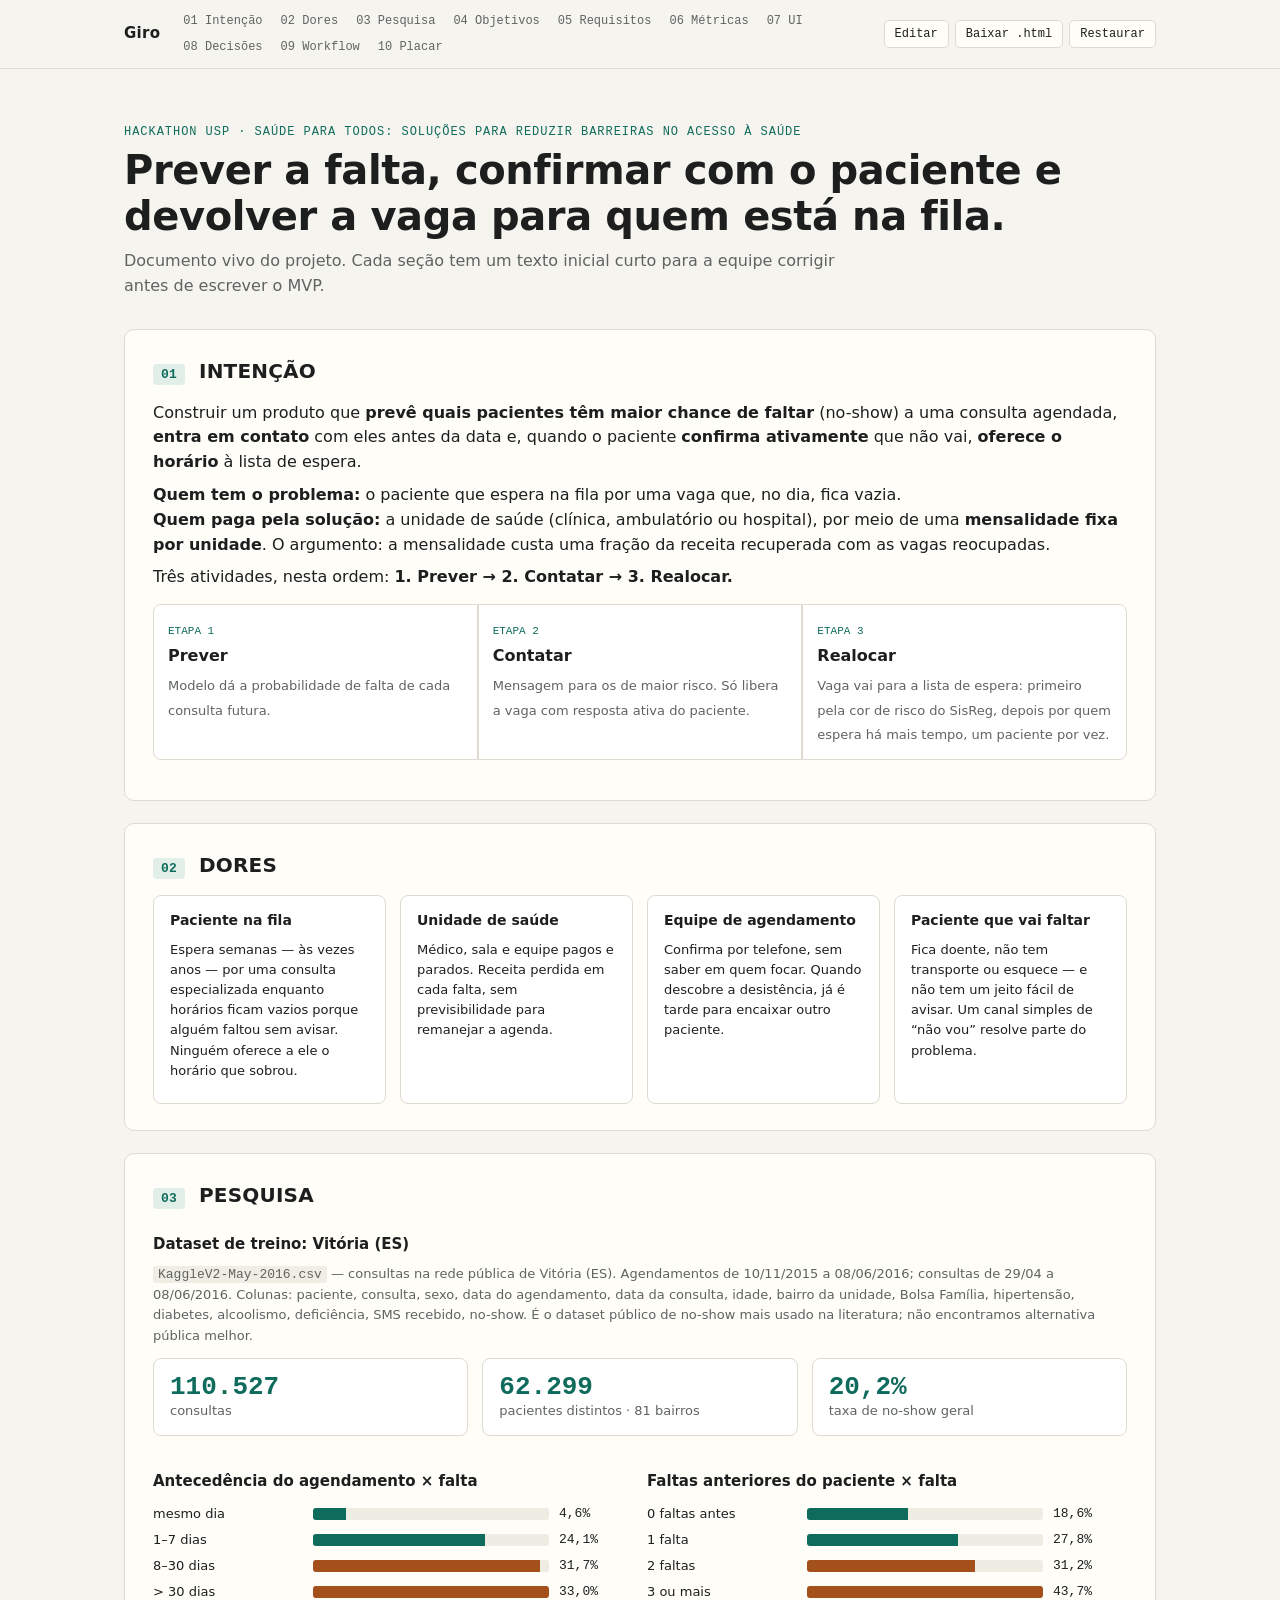
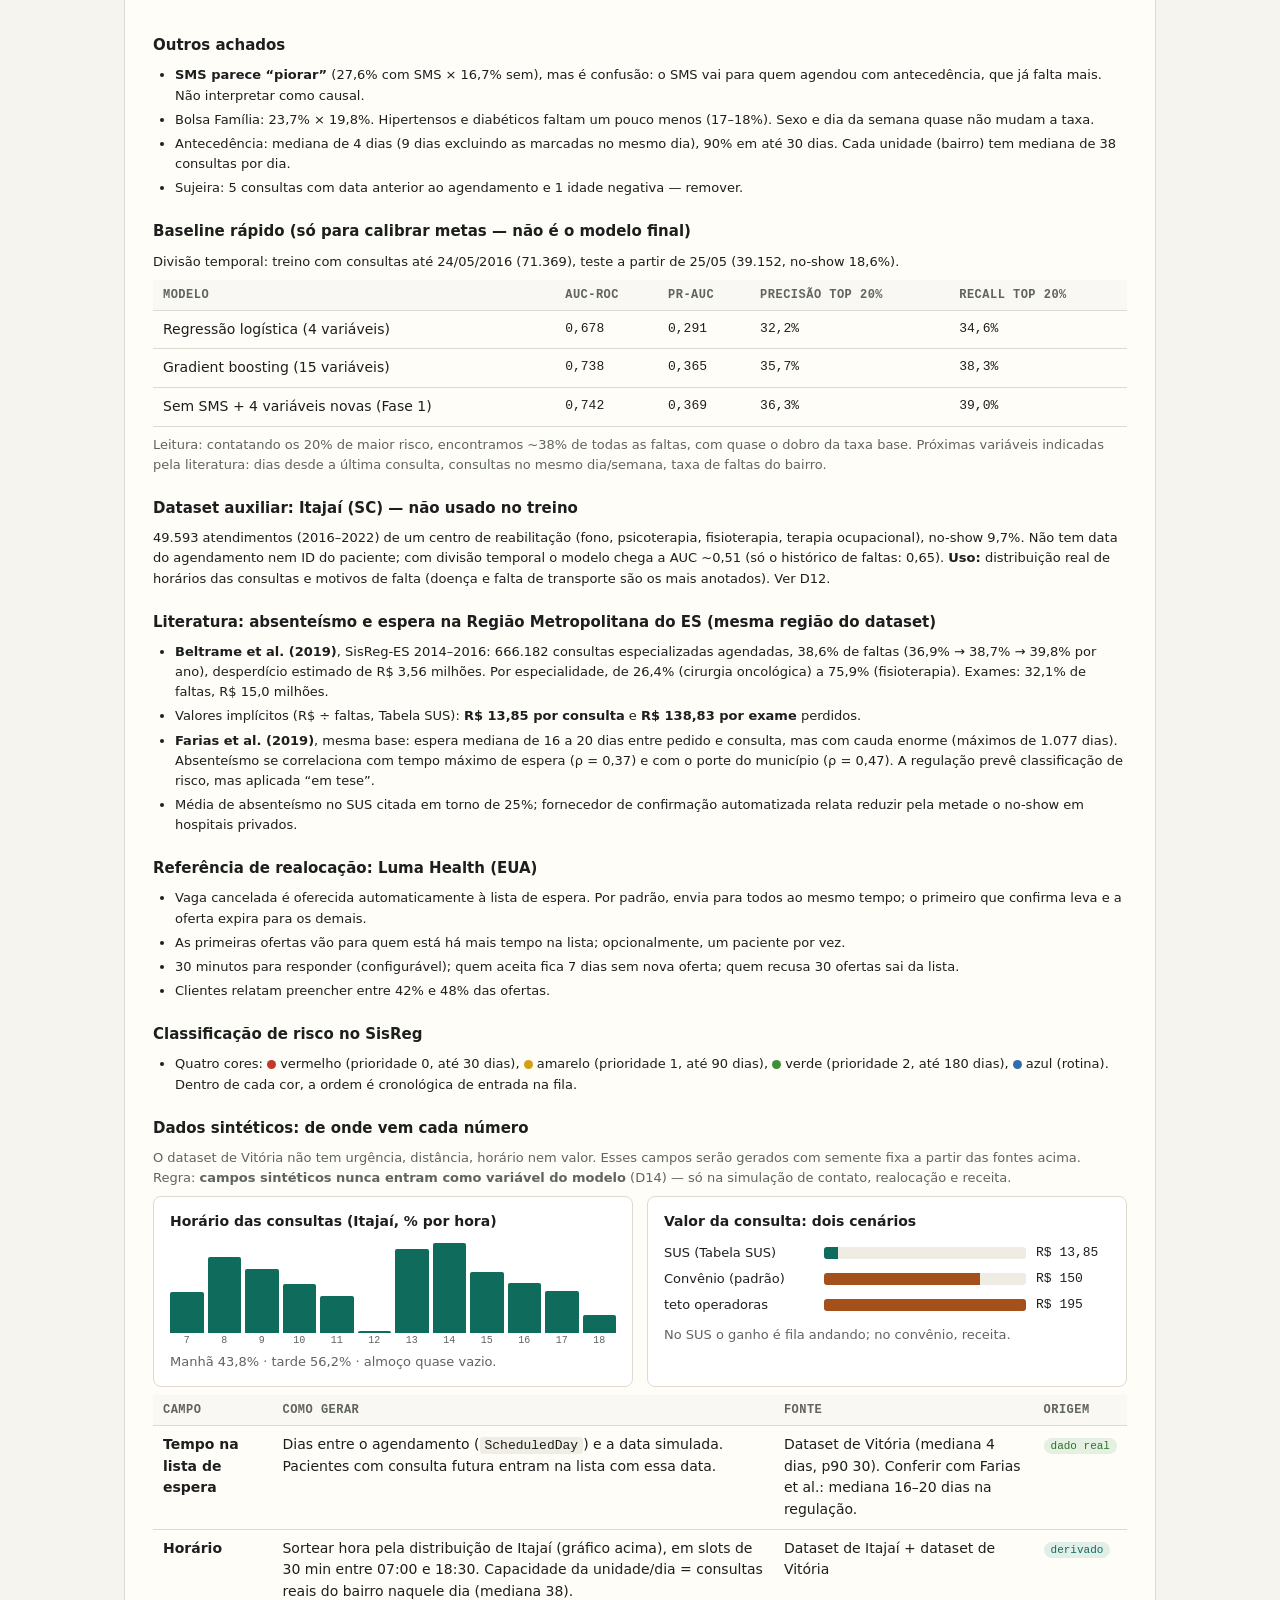
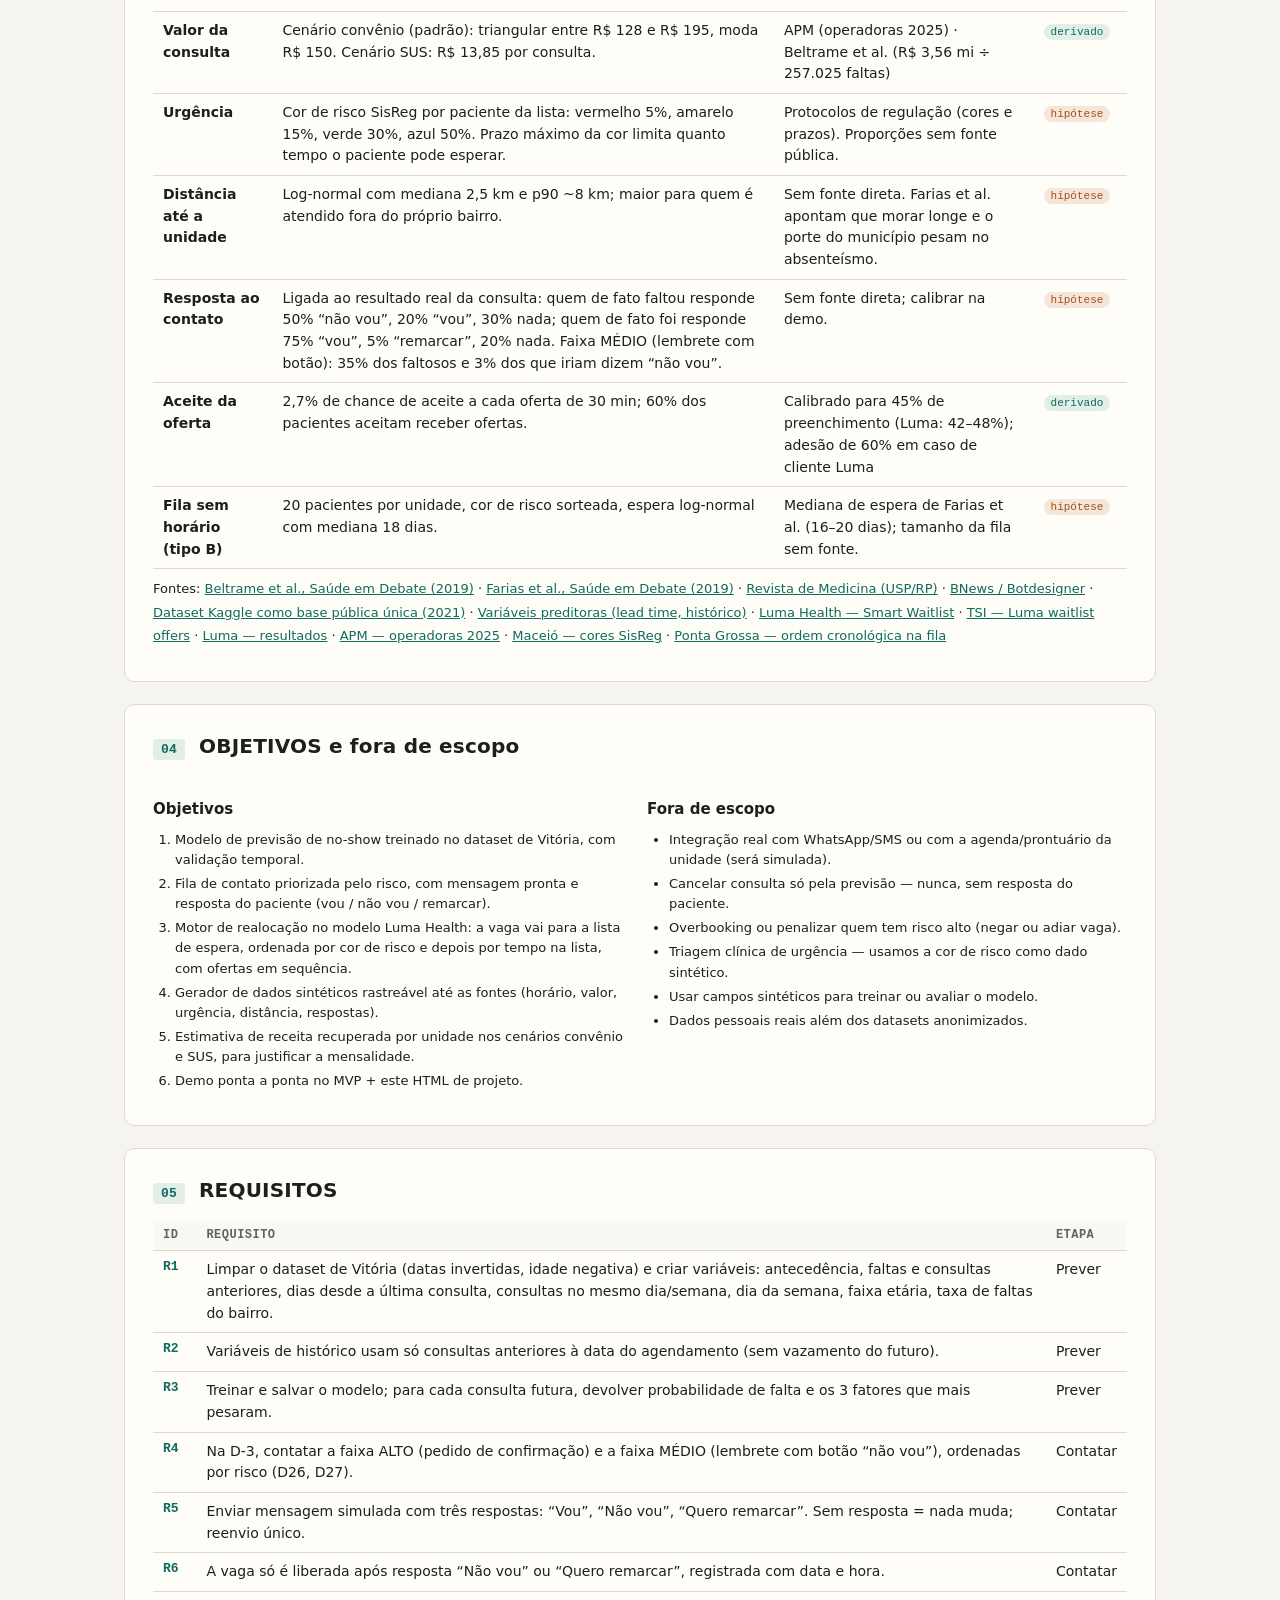
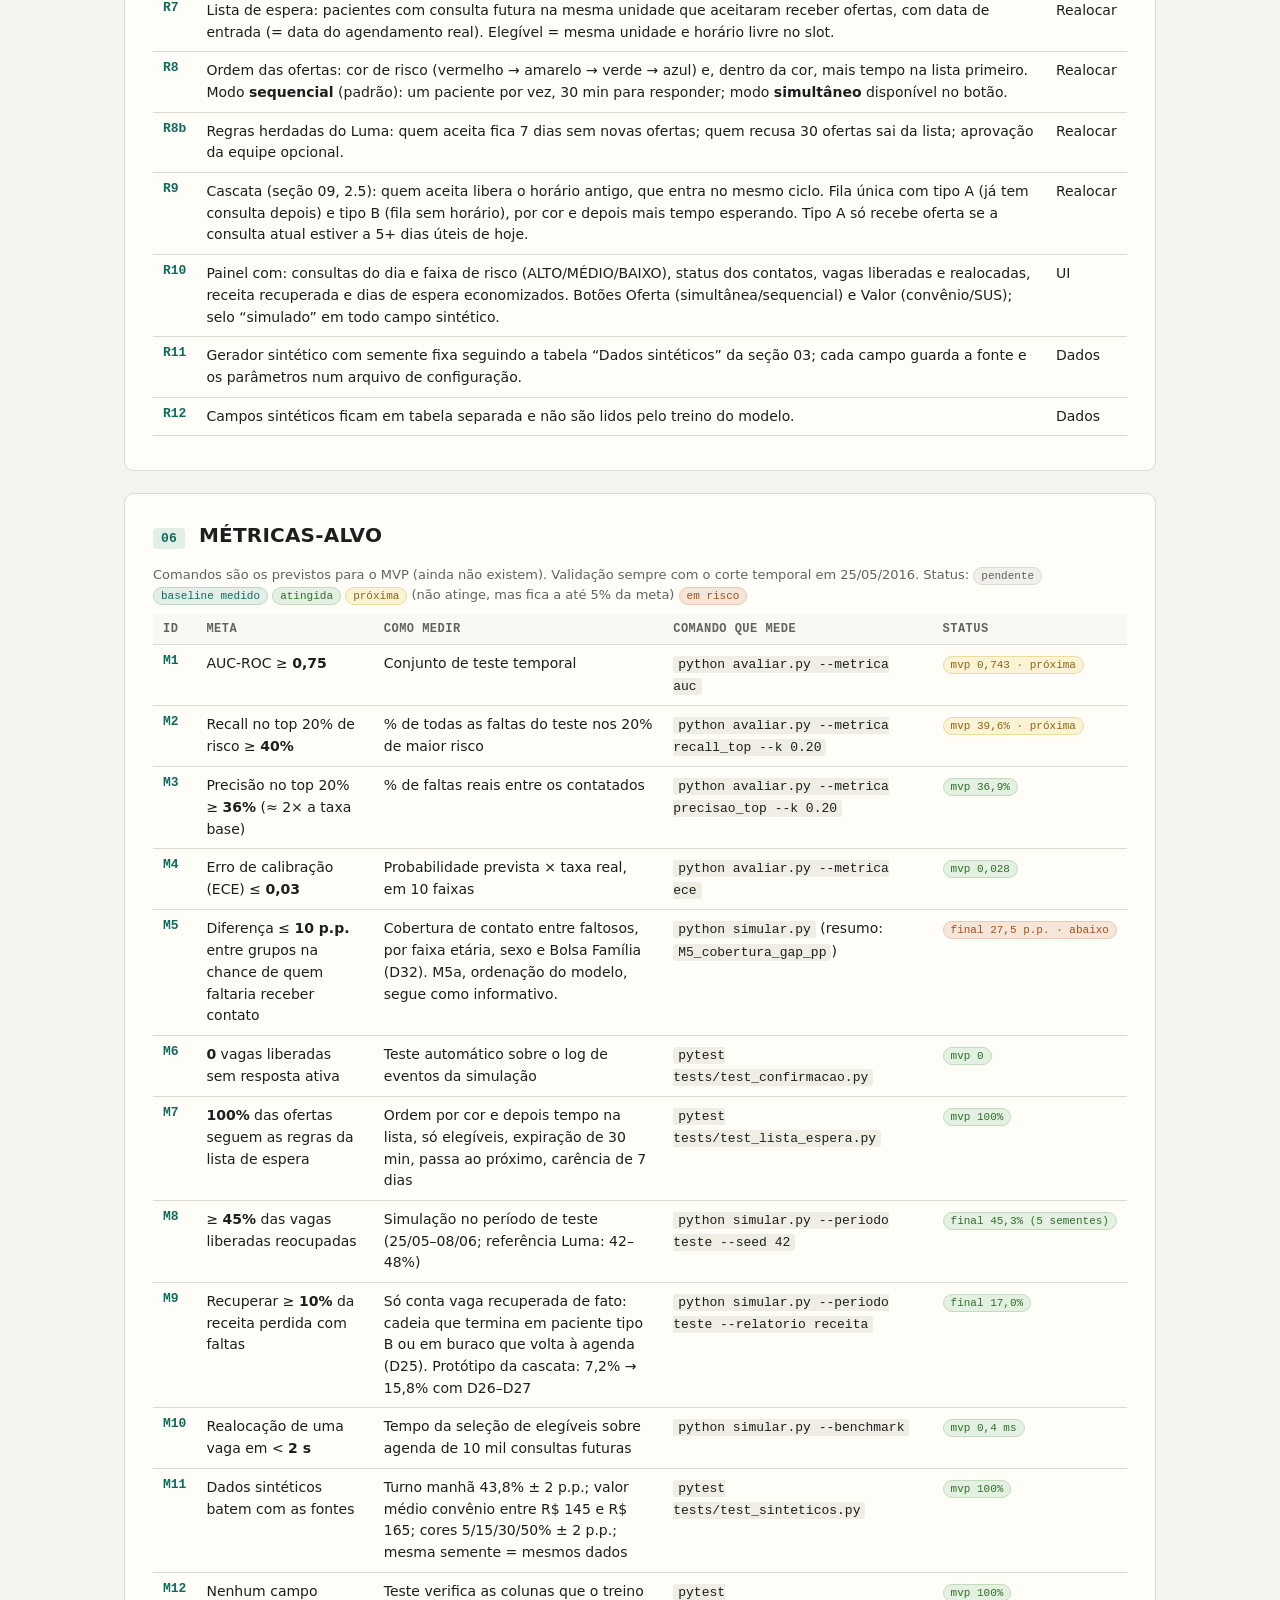
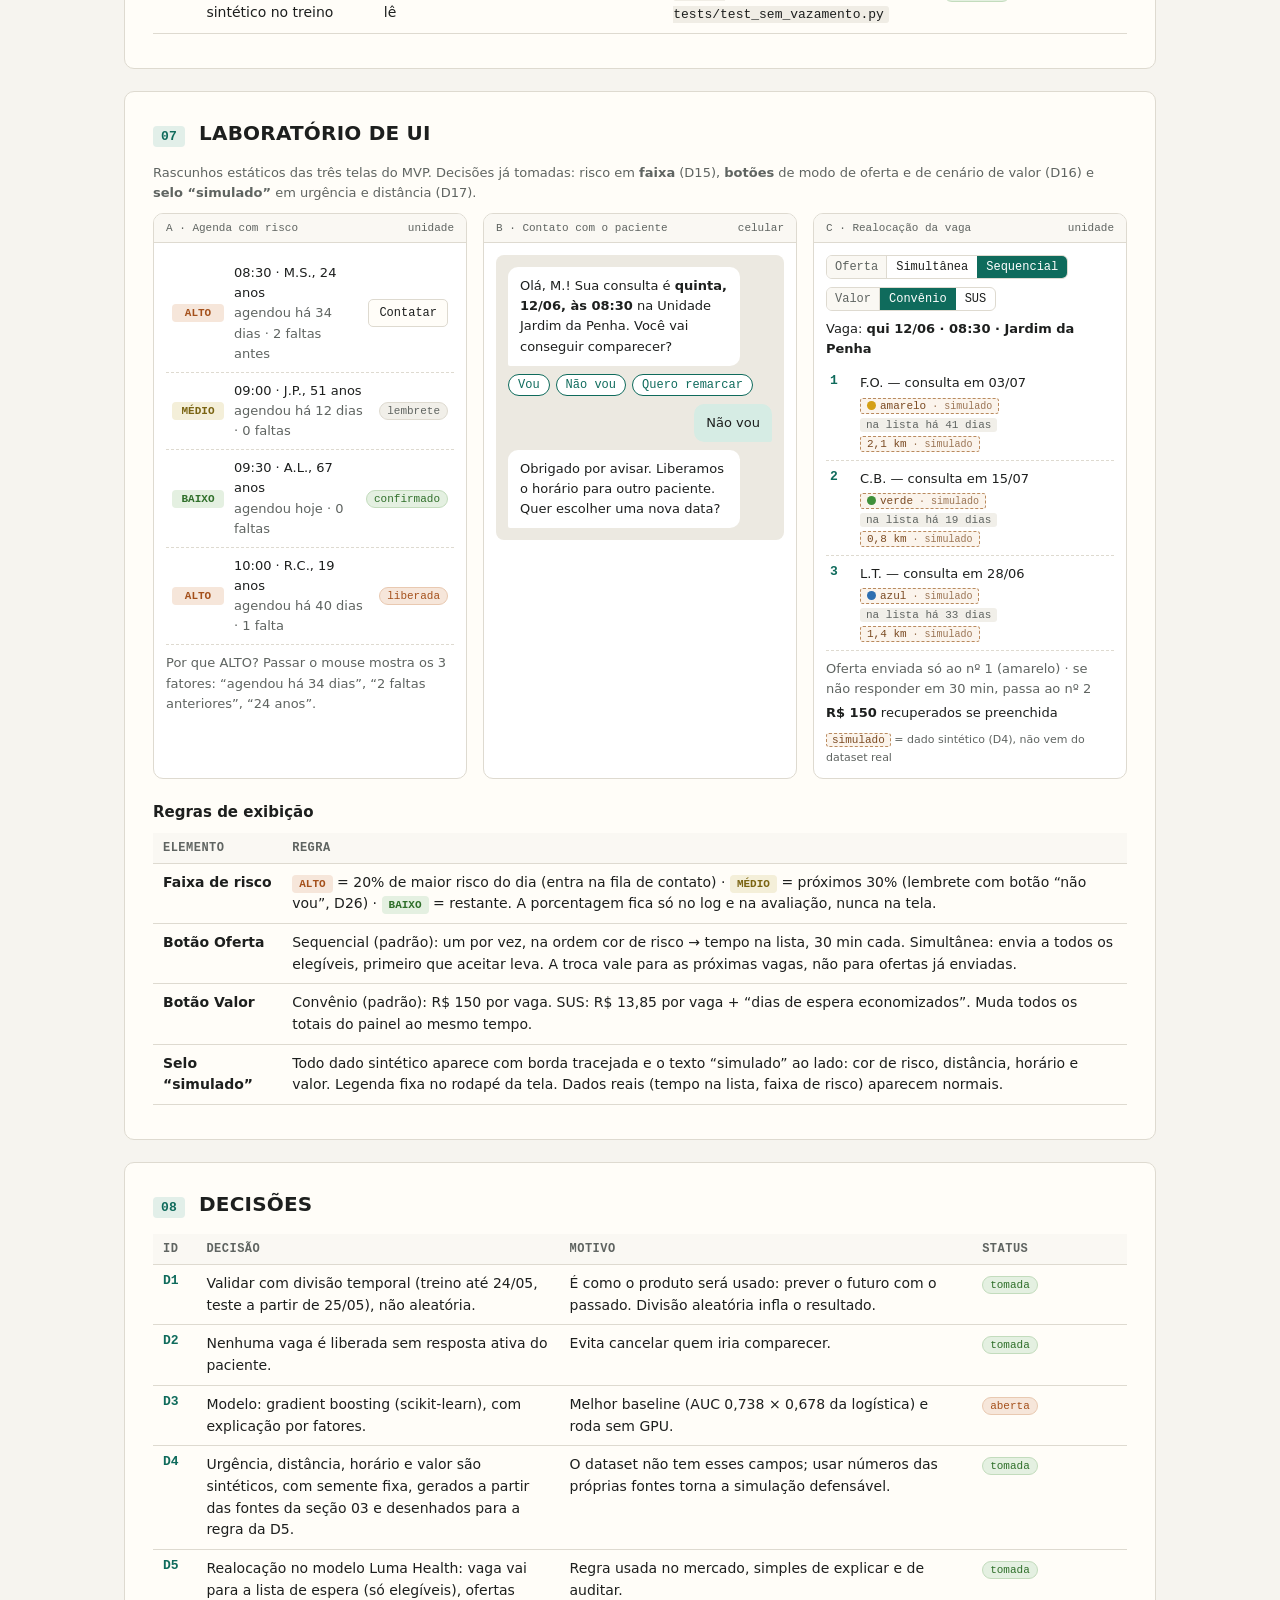
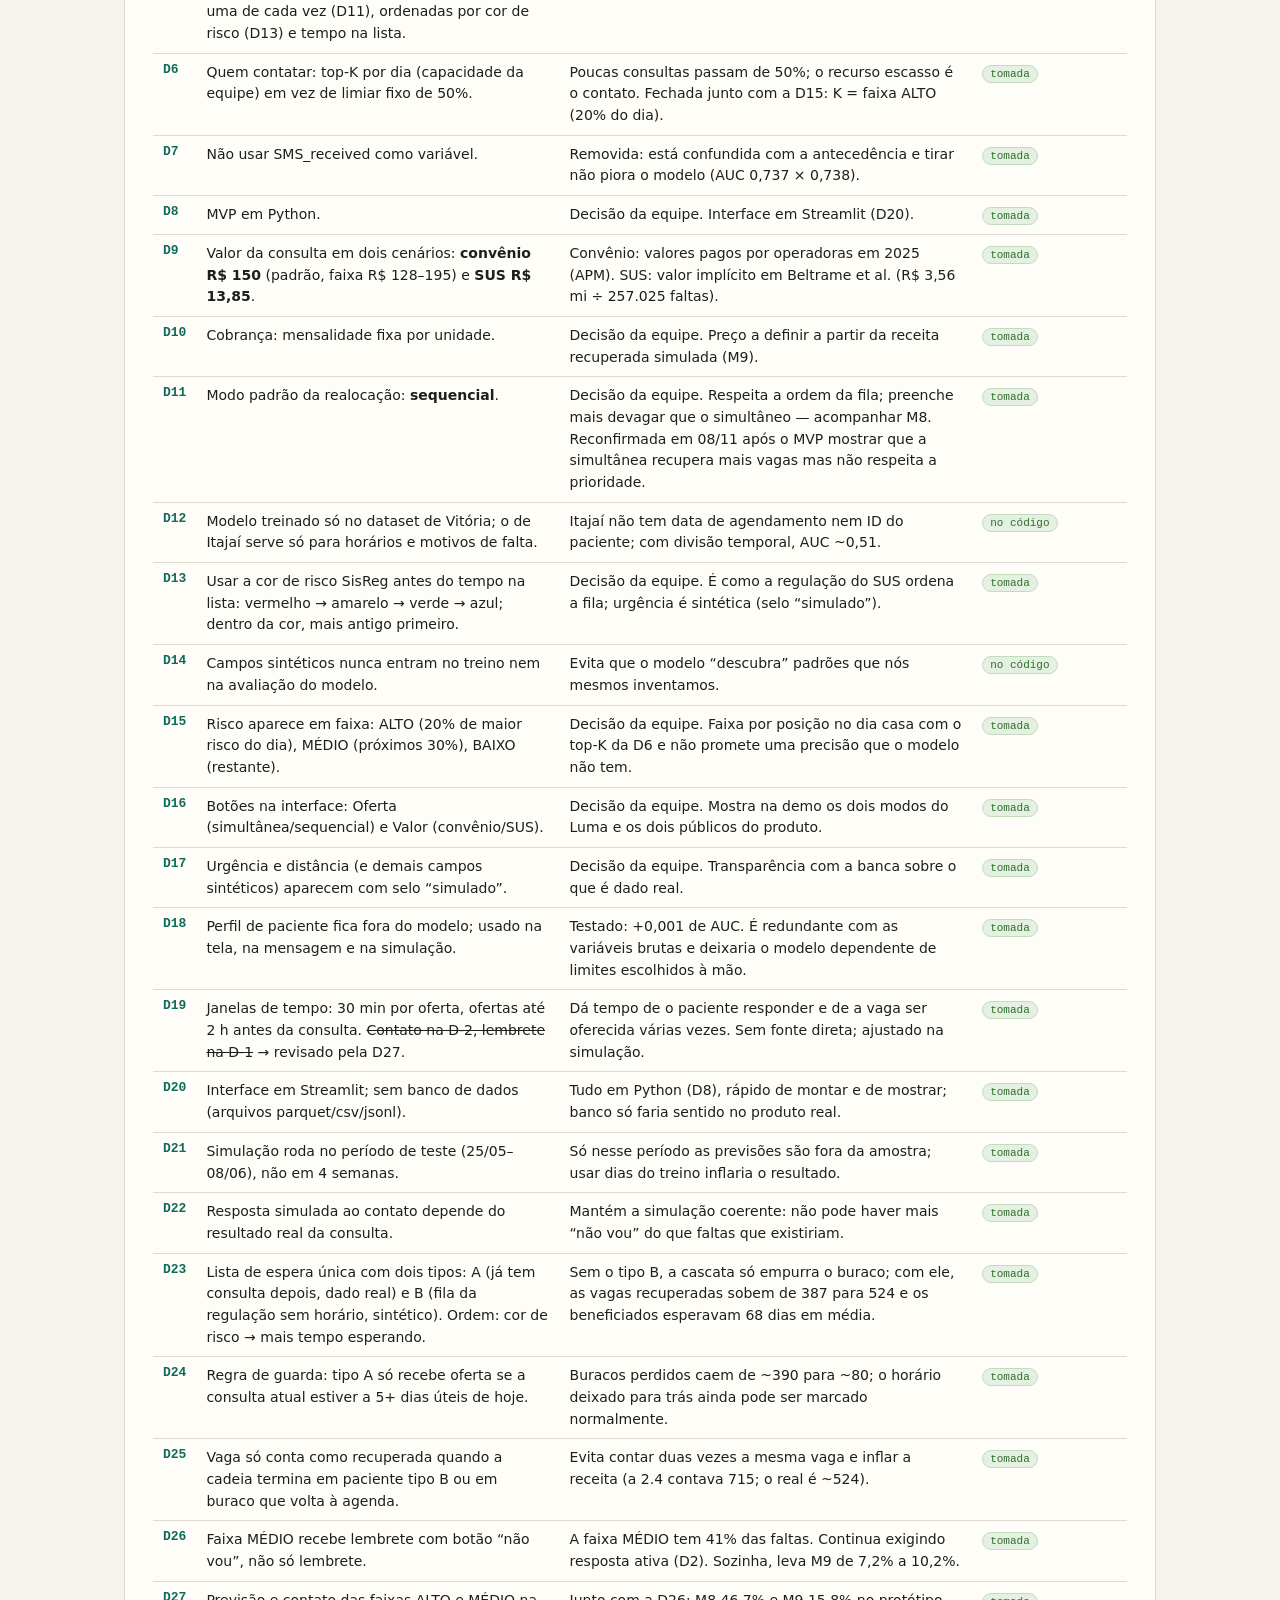
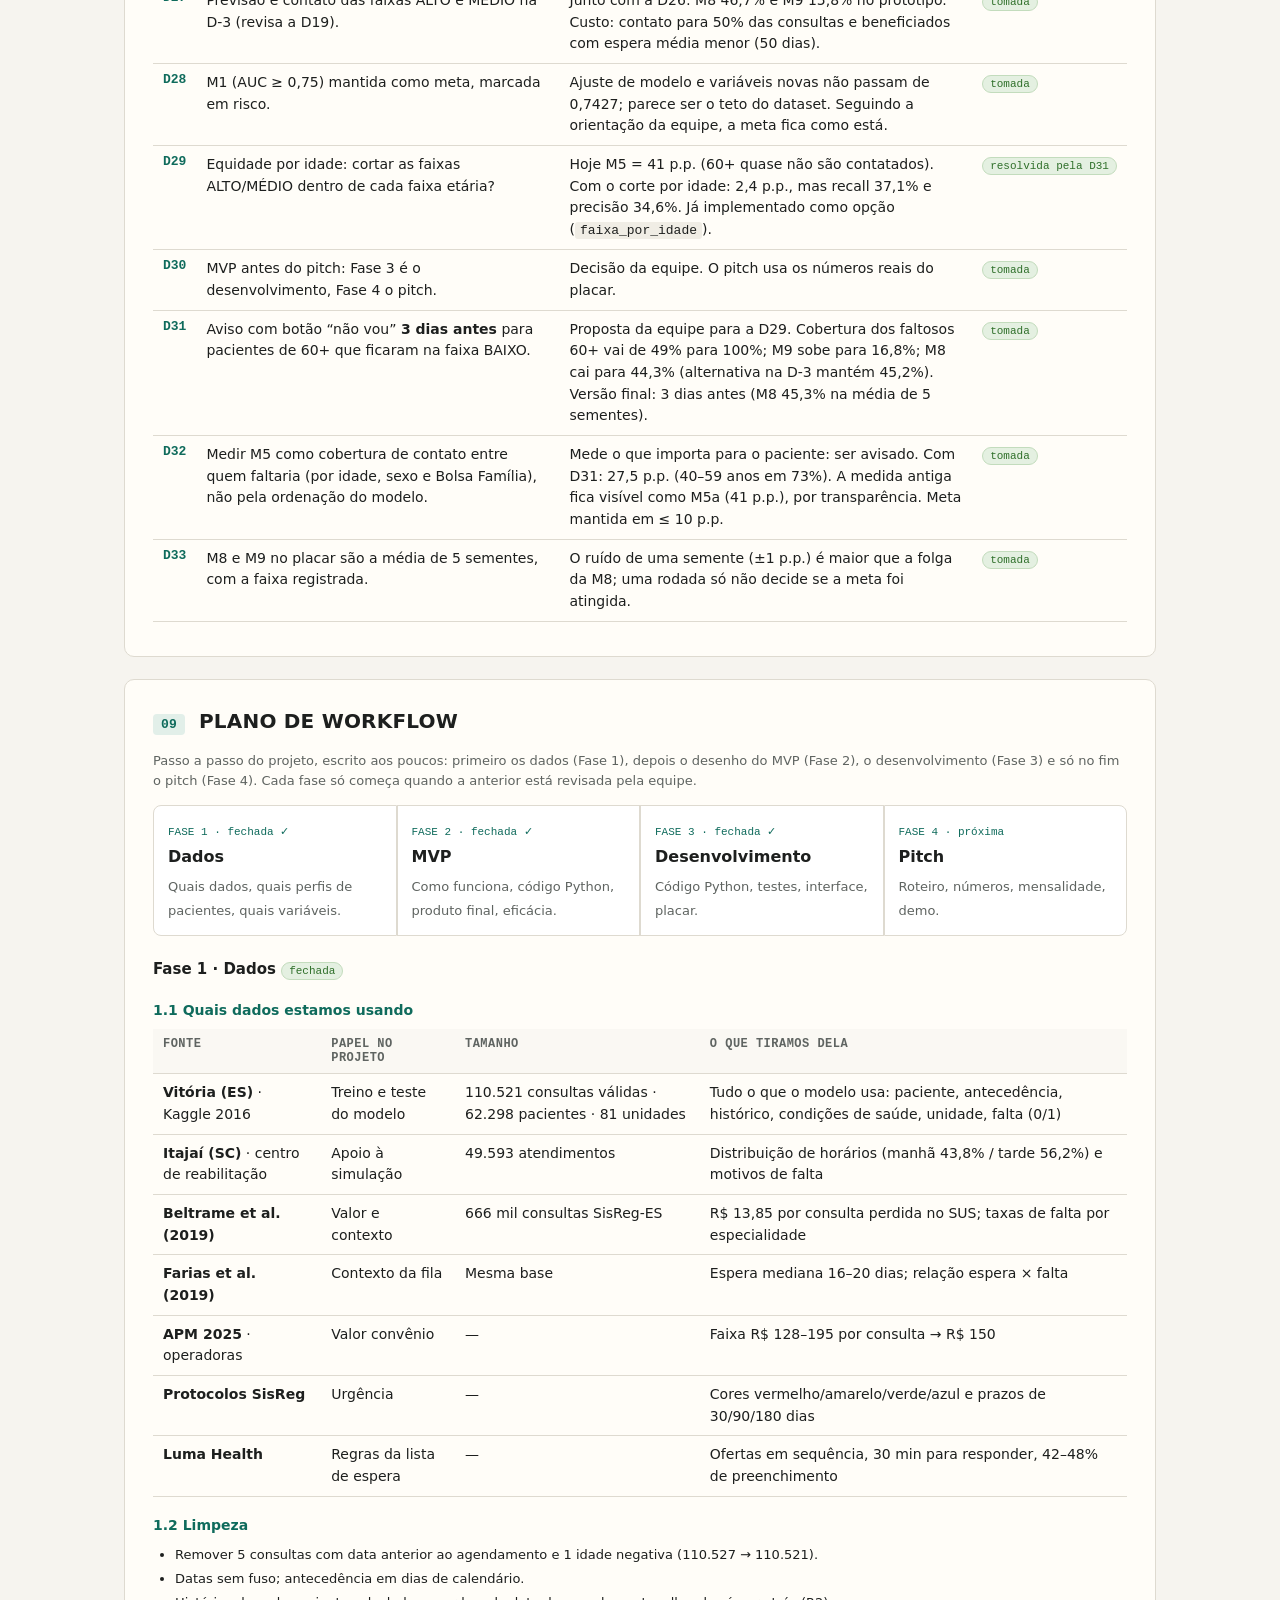
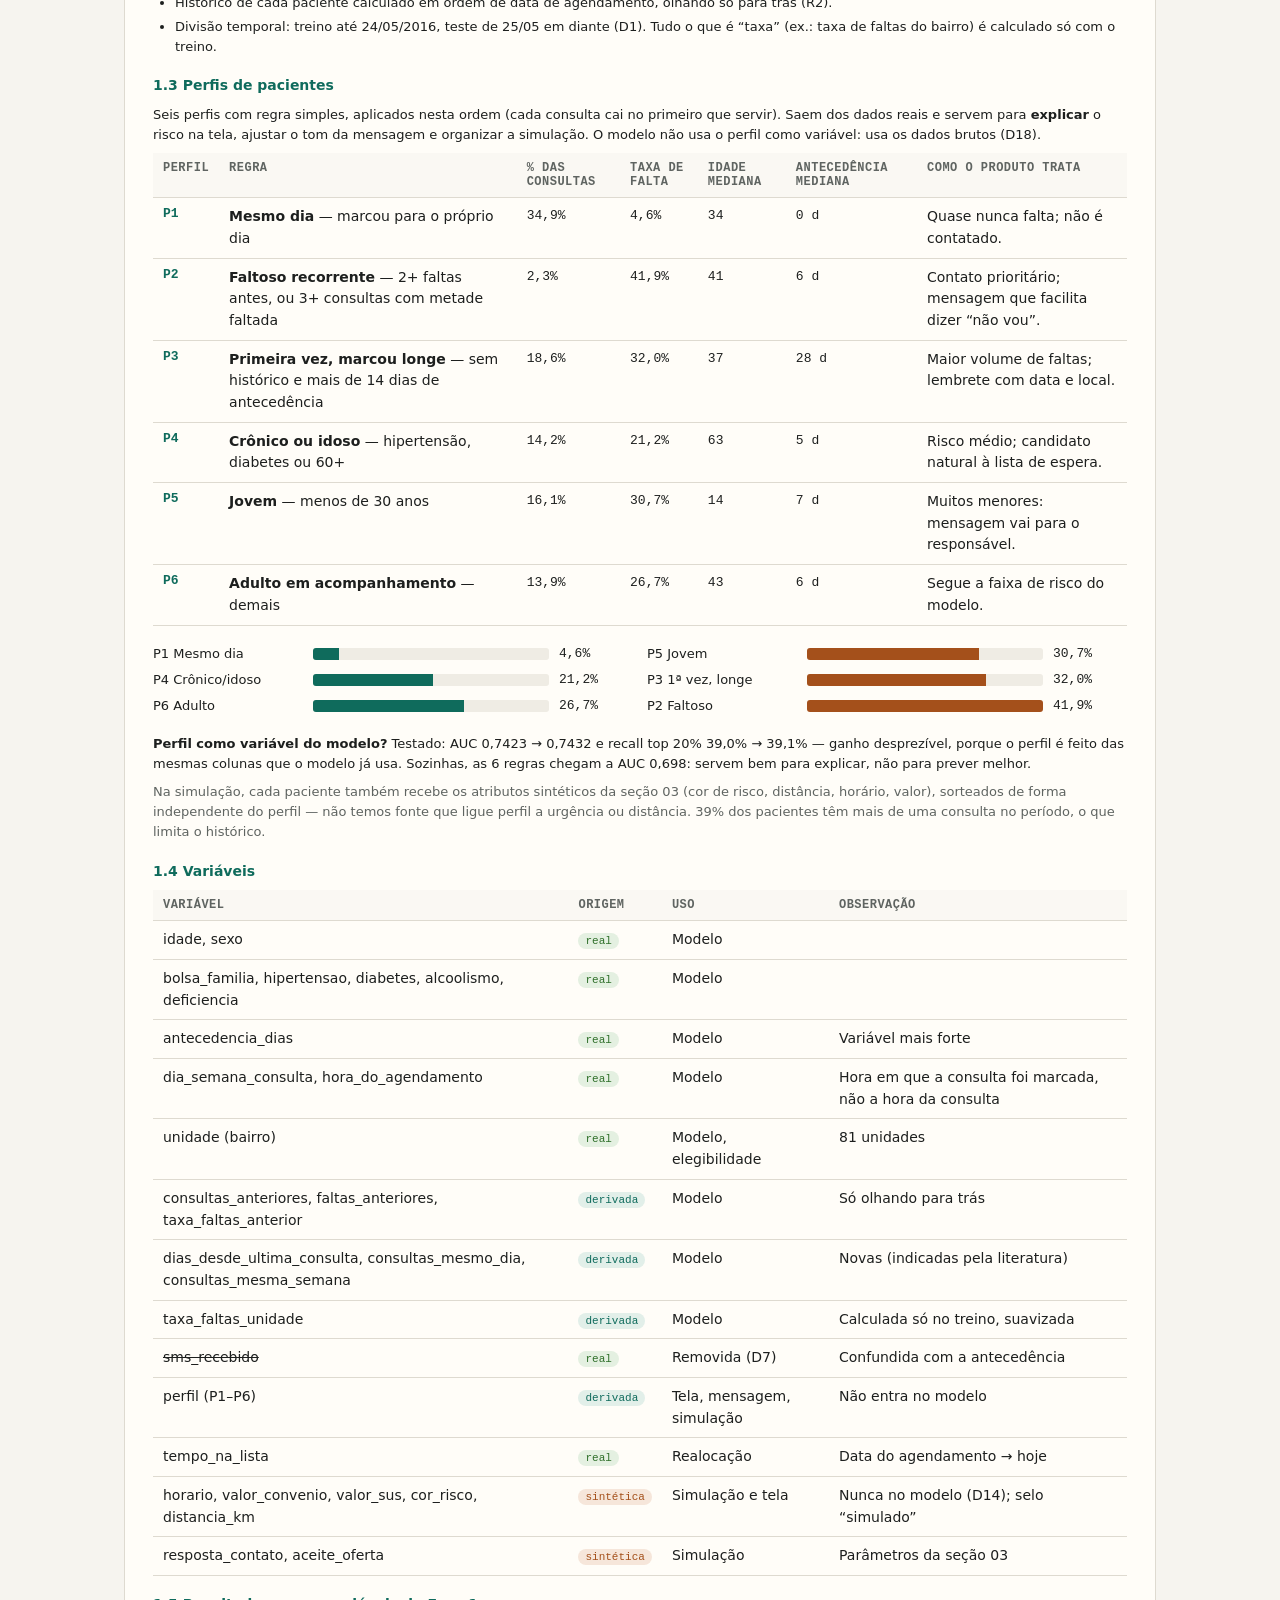
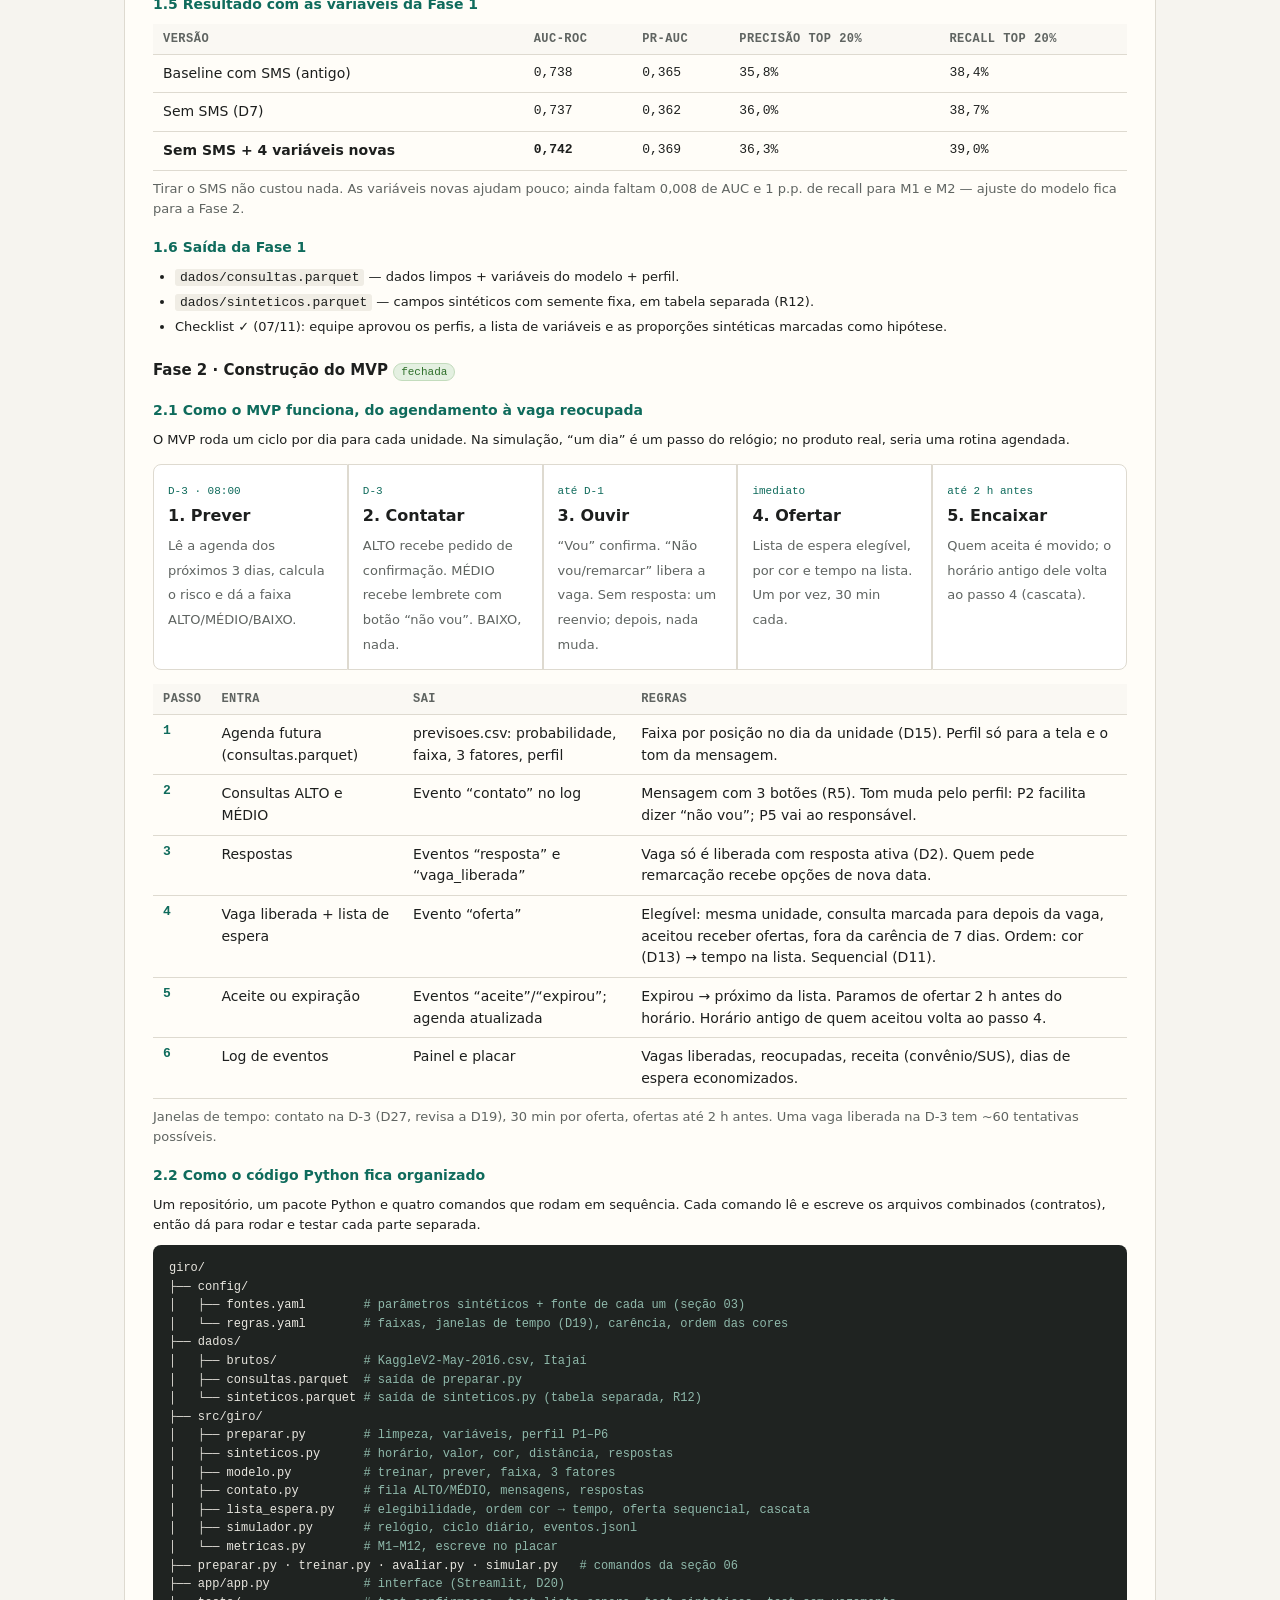
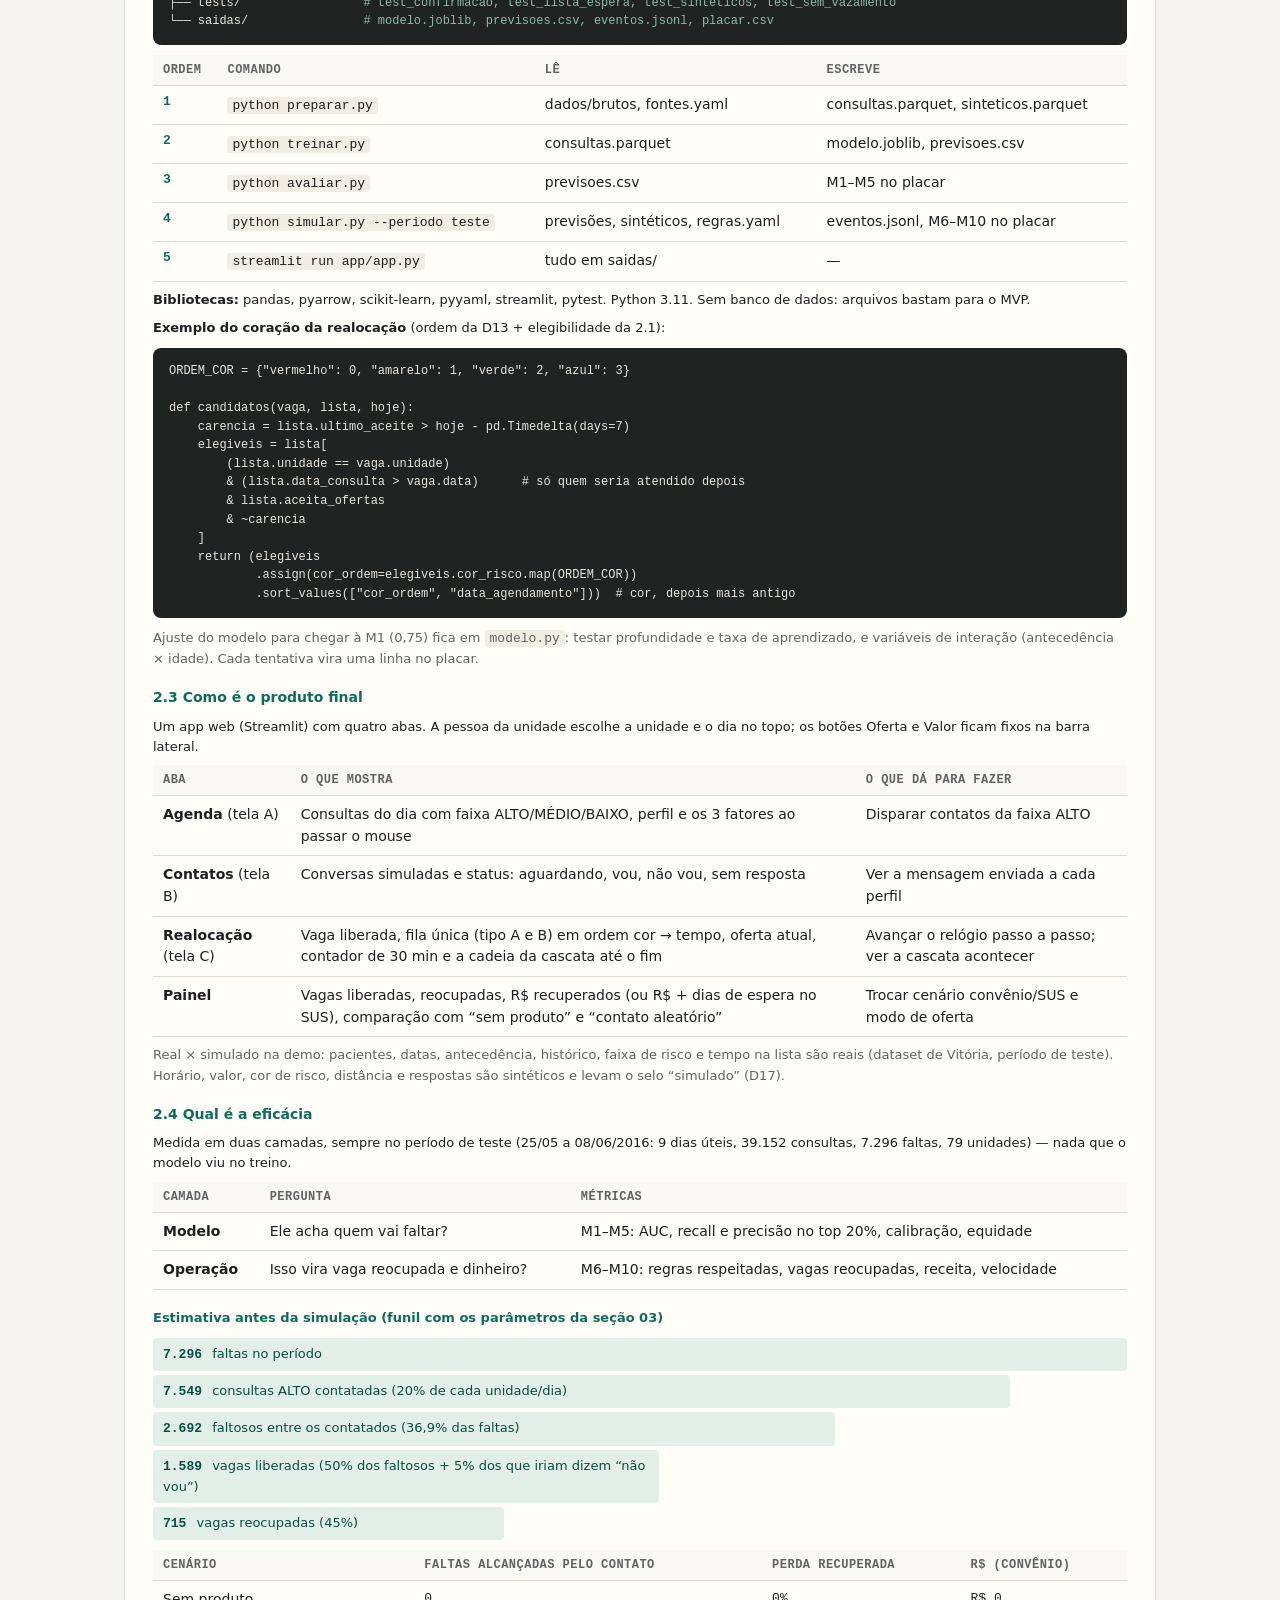
==== commit ee75b478: "Adiciona a situação "próxima" no placar das metas Metas não atingidas, mas a até 5% do valor da meta" ====
--- a/giro/projeto.html
+++ b/giro/projeto.html
@@ -55,6 +55,7 @@
   .tag.pend{background:#f1efe9;color:var(--muted)}
   .tag.base{background:var(--accent-soft);color:var(--accent);border-color:#bcd9cf}
   .tag.open{background:var(--warn-soft);color:var(--warn);border-color:#e9c9b1}
+  .tag.near{background:#fbf3d5;color:#8a6512;border-color:#ecdca0}
   .tag.ok{background:#e4f0e1;color:var(--ok);border-color:#c3dcbd}
   .bars{display:grid;gap:6px;margin:10px 0}
   .brow{display:grid;grid-template-columns:150px 1fr 74px;gap:10px;align-items:center;font-size:13px}
@@ -362,11 +363,11 @@
   <!-- 06 -->
   <section id="s06">
     <h2><span class="n">06</span>MÉTRICAS-ALVO</h2>
-    <p class="small muted" data-edit>Comandos são os previstos para o MVP (ainda não existem). Validação sempre com o corte temporal em 25/05/2016. Status: <span class="tag pend">pendente</span> <span class="tag base">baseline medido</span> <span class="tag ok">atingida</span> <span class="tag open">em risco</span></p>
+    <p class="small muted" data-edit>Comandos são os previstos para o MVP (ainda não existem). Validação sempre com o corte temporal em 25/05/2016. Status: <span class="tag pend">pendente</span> <span class="tag base">baseline medido</span> <span class="tag ok">atingida</span> <span class="tag near">próxima</span> (não atinge, mas fica a até 5% da meta) <span class="tag open">em risco</span></p>
     <table data-edit>
       <tr><th>ID</th><th>Meta</th><th>Como medir</th><th>Comando que mede</th><th>Status</th></tr>
-      <tr><td class="id">M1</td><td>AUC-ROC ≥ <b>0,75</b></td><td>Conjunto de teste temporal</td><td><code>python avaliar.py --metrica auc</code></td><td><span class="tag open">mvp 0,743 · abaixo</span></td></tr>
-      <tr><td class="id">M2</td><td>Recall no top 20% de risco ≥ <b>40%</b></td><td>% de todas as faltas do teste nos 20% de maior risco</td><td><code>python avaliar.py --metrica recall_top --k 0.20</code></td><td><span class="tag open">mvp 39,6% · abaixo</span></td></tr>
+      <tr><td class="id">M1</td><td>AUC-ROC ≥ <b>0,75</b></td><td>Conjunto de teste temporal</td><td><code>python avaliar.py --metrica auc</code></td><td><span class="tag near">mvp 0,743 · próxima</span></td></tr>
+      <tr><td class="id">M2</td><td>Recall no top 20% de risco ≥ <b>40%</b></td><td>% de todas as faltas do teste nos 20% de maior risco</td><td><code>python avaliar.py --metrica recall_top --k 0.20</code></td><td><span class="tag near">mvp 39,6% · próxima</span></td></tr>
       <tr><td class="id">M3</td><td>Precisão no top 20% ≥ <b>36%</b> (≈ 2× a taxa base)</td><td>% de faltas reais entre os contatados</td><td><code>python avaliar.py --metrica precisao_top --k 0.20</code></td><td><span class="tag ok">mvp 36,9%</span></td></tr>
       <tr><td class="id">M4</td><td>Erro de calibração (ECE) ≤ <b>0,03</b></td><td>Probabilidade prevista × taxa real, em 10 faixas</td><td><code>python avaliar.py --metrica ece</code></td><td><span class="tag ok">mvp 0,028</span></td></tr>
       <tr><td class="id">M5</td><td>Diferença ≤ <b>10 p.p.</b> entre grupos na chance de quem faltaria receber contato</td><td>Cobertura de contato entre faltosos, por faixa etária, sexo e Bolsa Família (D32). M5a, ordenação do modelo, segue como informativo.</td><td><code>python simular.py</code> (resumo: <code>M5_cobertura_gap_pp</code>)</td><td><span class="tag open">final 27,5 p.p. · abaixo</span></td></tr>
@@ -823,7 +824,7 @@
       <tr><th>Contatos</th><th>Vagas liberadas</th><th>Vagas recuperadas</th><th>M8</th><th>M9</th><th>R$ convênio (9 dias úteis)</th><th>Por unidade/mês</th><th>Cobertura dos faltosos</th></tr>
       <tr><td class="mono">24.717 (63%)</td><td class="mono">3.113</td><td class="mono">1.234</td><td class="mono">45,3% <span class="muted">(44,5–46,2)</span></td><td class="mono">17,0% <span class="muted">(16,6–17,4)</span></td><td class="mono">R$ 195 mil</td><td class="mono">R$ 6,0 mil</td><td class="mono">0–17: 86% · 18–39: 89% · 40–59: 72% · 60+: 100%</td></tr>
     </table>
-    <p class="small muted" data-edit>Contato sorteado com o mesmo volume, sem modelo: R$ 130 mil. Atingidas: M3, M4, M6–M12. Abaixo: M1 (teto do dataset), M2 (0,4 p.p.) e M5 (40–59 anos com 72% de cobertura).</p>
+    <p class="small muted" data-edit>Contato sorteado com o mesmo volume, sem modelo: R$ 130 mil. Atingidas: M3, M4, M6–M12. Próximas: M1 (teto do dataset, faltam 0,007 de AUC) e M2 (faltam 0,4 p.p.). Abaixo: M5 (40–59 anos com 72% de cobertura).</p>
 
     <h3>Fase 4 · Pitch <span class="tag pend">próxima</span></h3>
     <p class="small muted" data-edit>Roteiro, números do placar, preço da mensalidade e demo.</p>
@@ -847,7 +848,7 @@
       <tr><td class="mono">08/11 01:05</td><td>mvp-v2</td><td class="mono">0,743</td><td class="mono">39,6%</td><td class="mono">36,9%</td><td class="mono">0,028</td><td class="mono">41,1</td><td class="mono">0</td><td class="mono">100%</td><td class="mono">43,4%</td><td class="mono">16,4%</td><td class="mono">0,4 ms</td><td class="mono">100%</td><td class="mono">100%</td><td>Aviso D-2 para 60+ (D31)</td></tr>
       <tr><td class="mono">08/11 01:22</td><td><b>mvp-final</b></td><td class="mono">0,743</td><td class="mono">39,6%</td><td class="mono">36,9%</td><td class="mono">0,028</td><td class="mono">27,5*</td><td class="mono">0</td><td class="mono">100%</td><td class="mono">45,3%</td><td class="mono">17,0%</td><td class="mono">0,4 ms</td><td class="mono">100%</td><td class="mono">100%</td><td>Aviso D-3 para 60+; M5 = cobertura; M8/M9 média de 5 sementes</td></tr>
     </table>
-    <p class="small muted">* A partir da mvp-final, M5 mede a cobertura de contato (D32); nas linhas anteriores, a ordenação do modelo (hoje M5a = 41,1). Versão final — atingidas: M3, M4, M6–M12; abaixo: M1, M2 e M5. Histórico em <code>saidas/placar.csv</code>.</p>
+    <p class="small muted">* A partir da mvp-final, M5 mede a cobertura de contato (D32); nas linhas anteriores, a ordenação do modelo (hoje M5a = 41,1). Versão final — atingidas: M3, M4, M6–M12; próximas: M1 e M2; abaixo: M5. Histórico em <code>saidas/placar.csv</code>.</p>
   </section>
 </main>
 
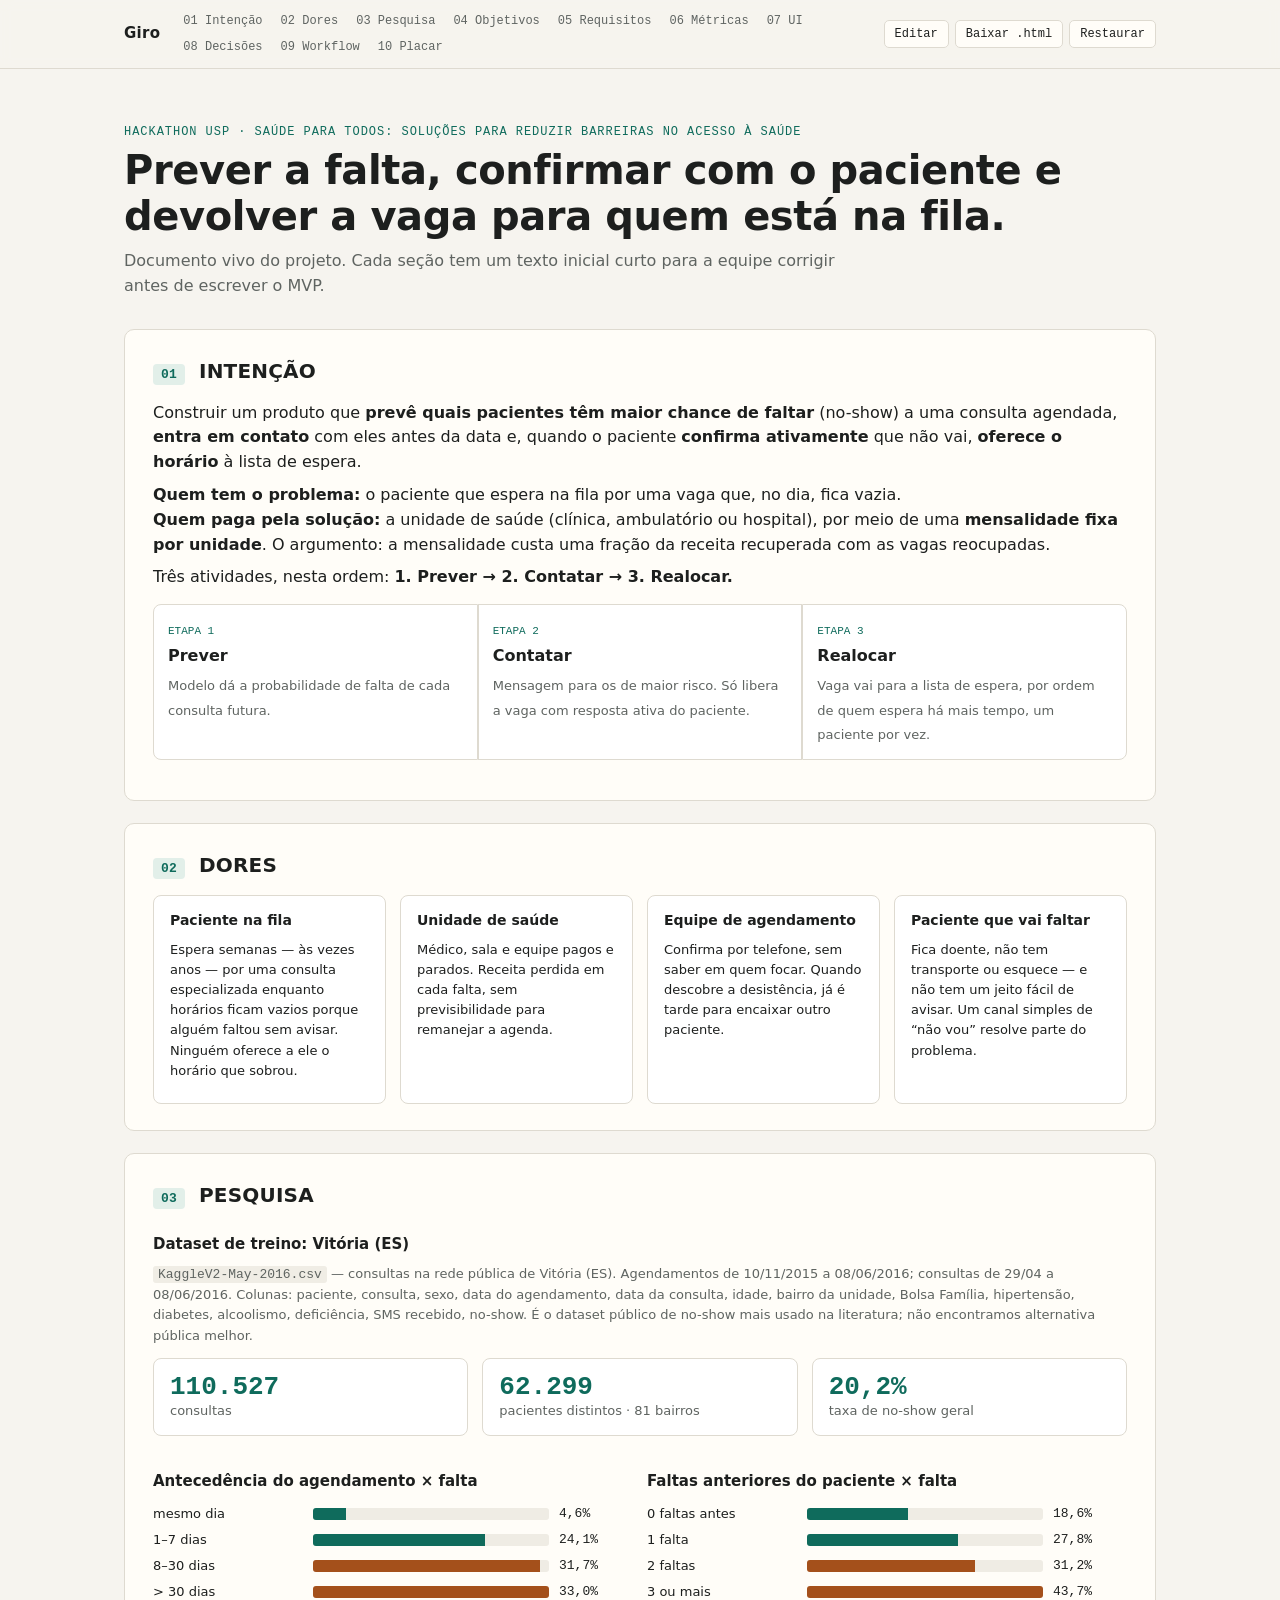
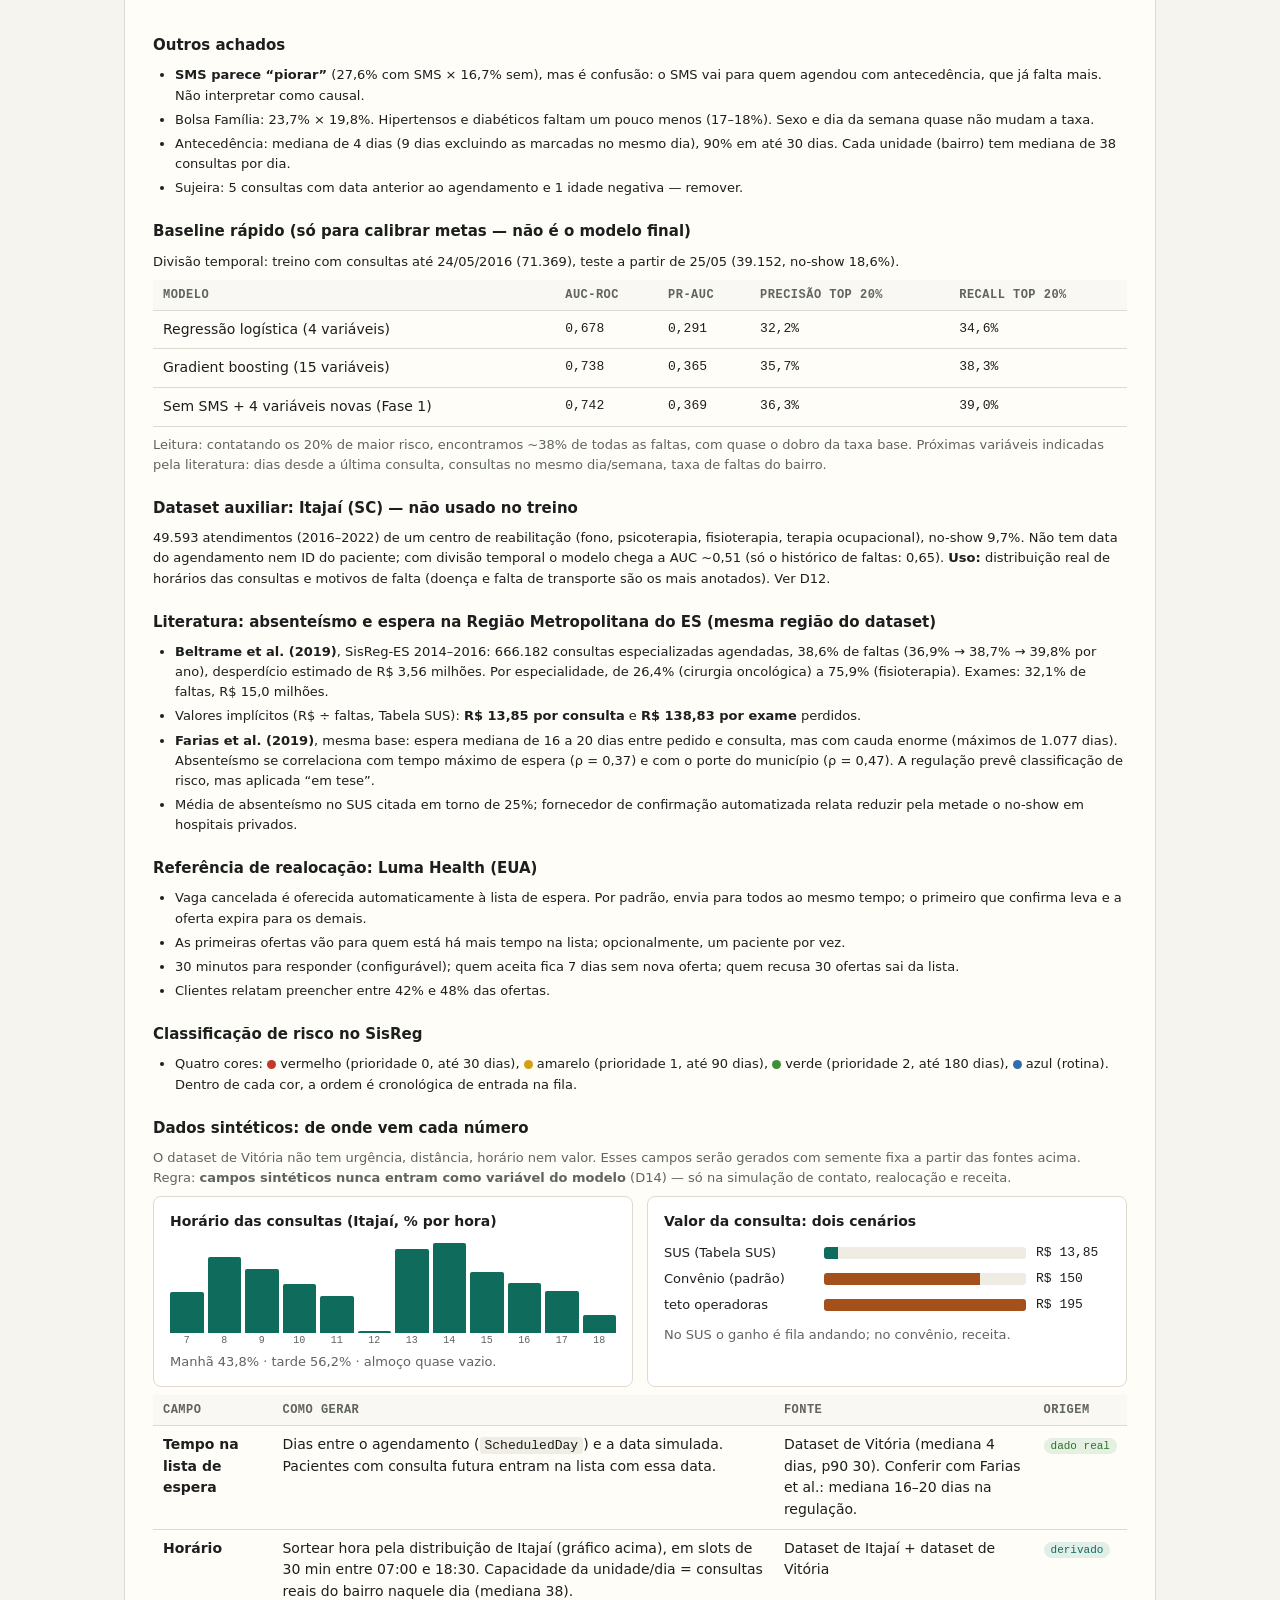
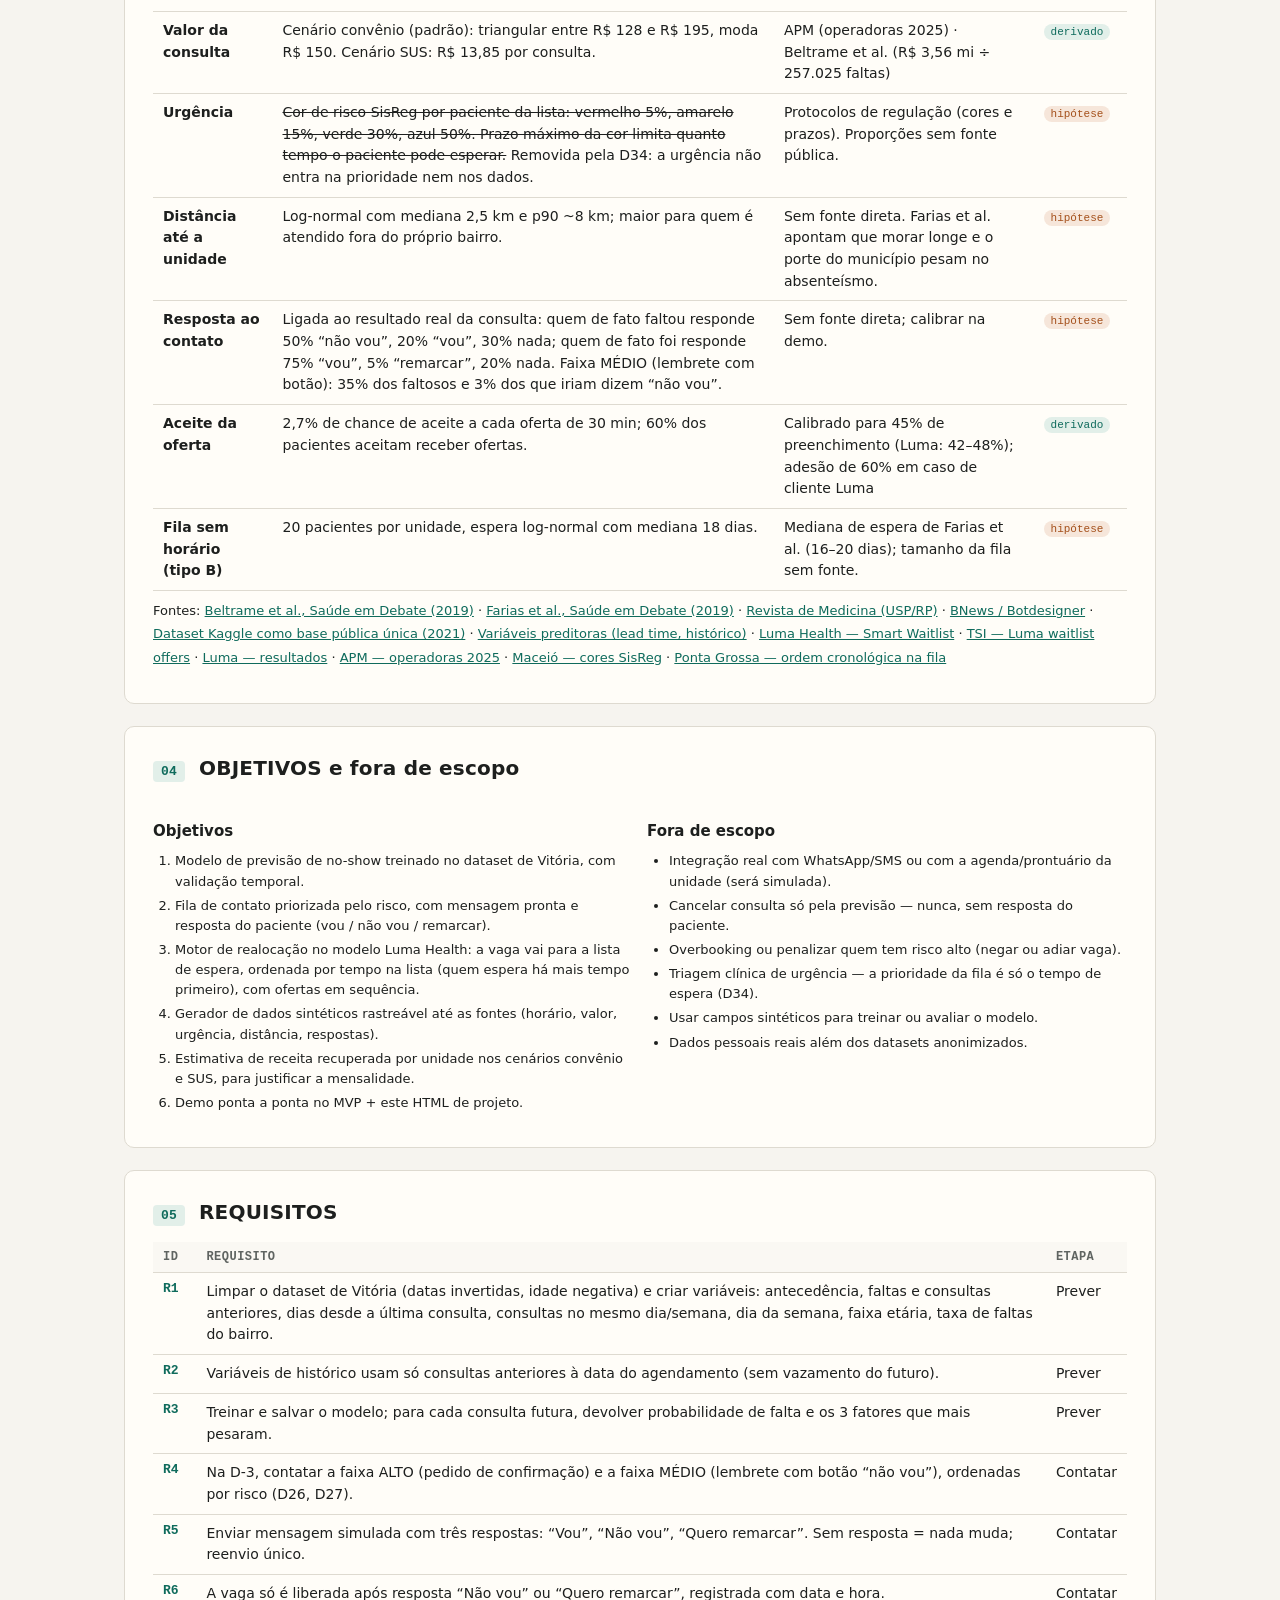
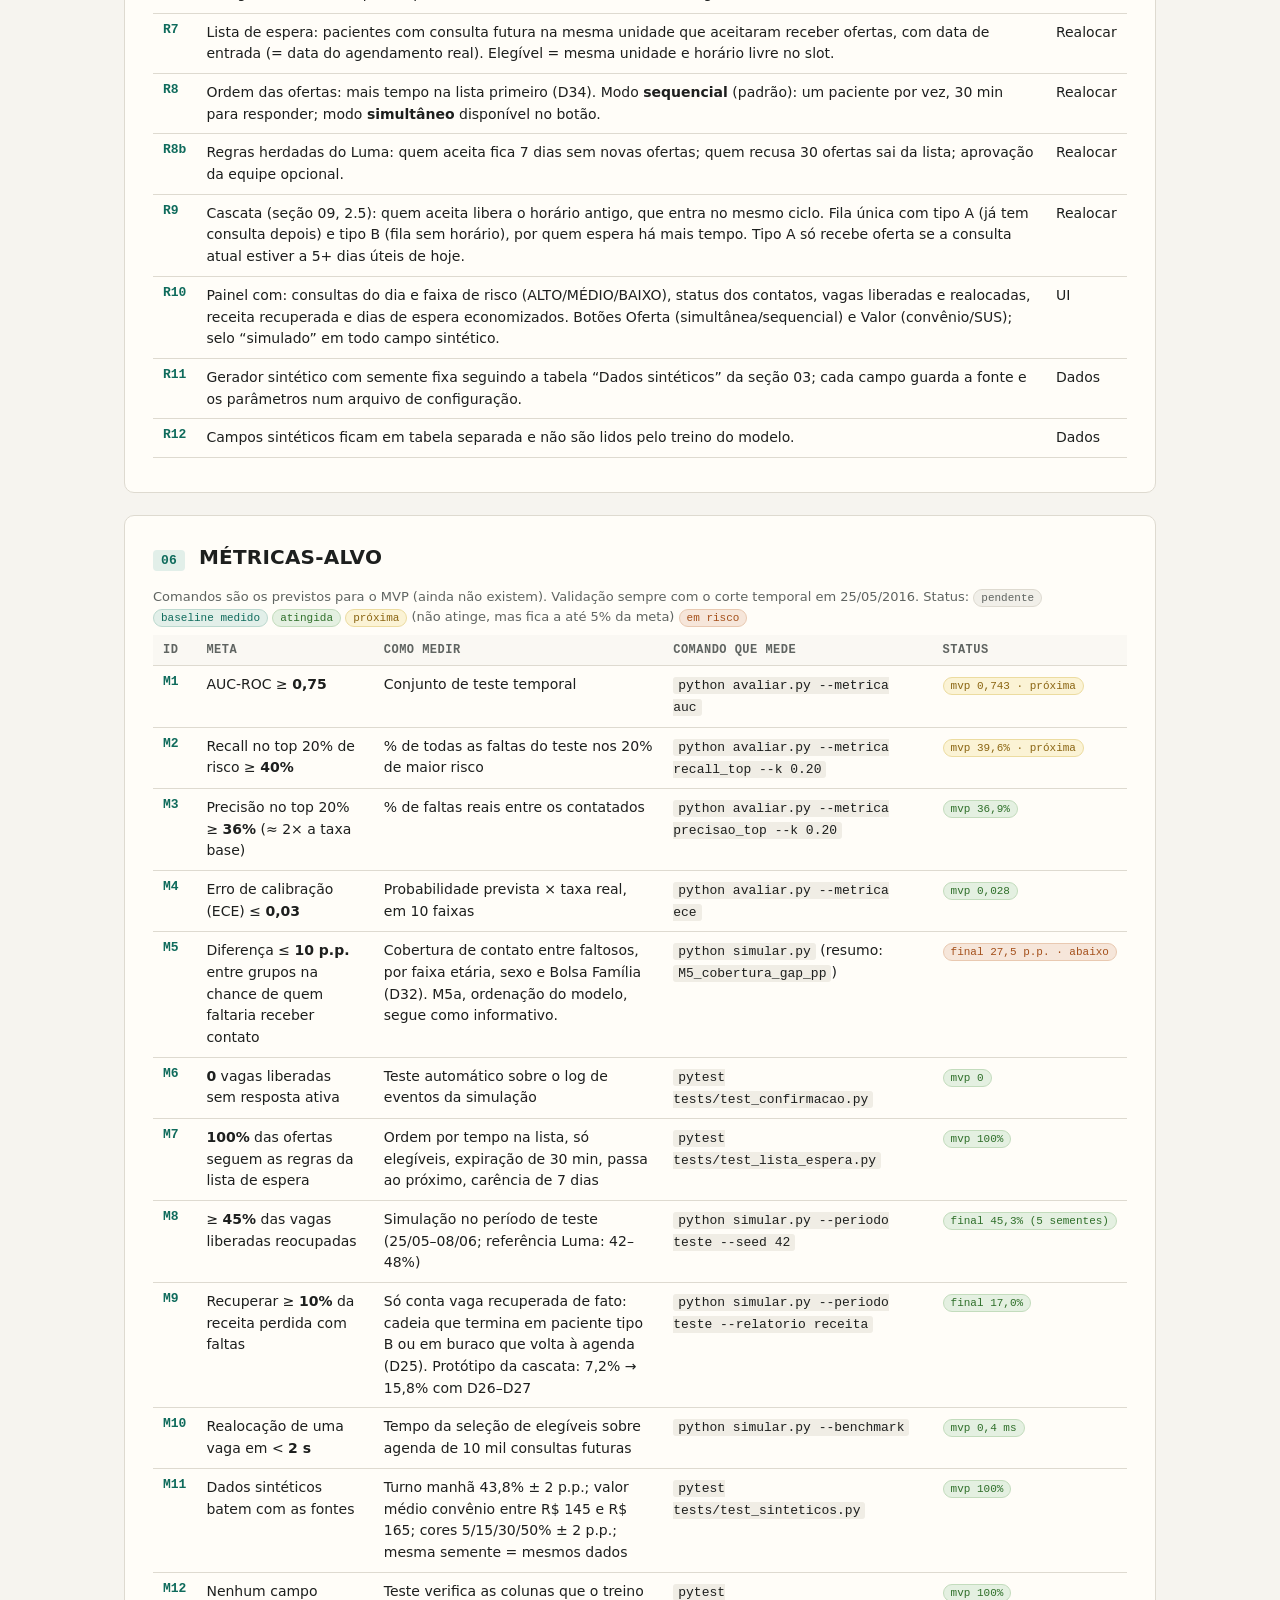
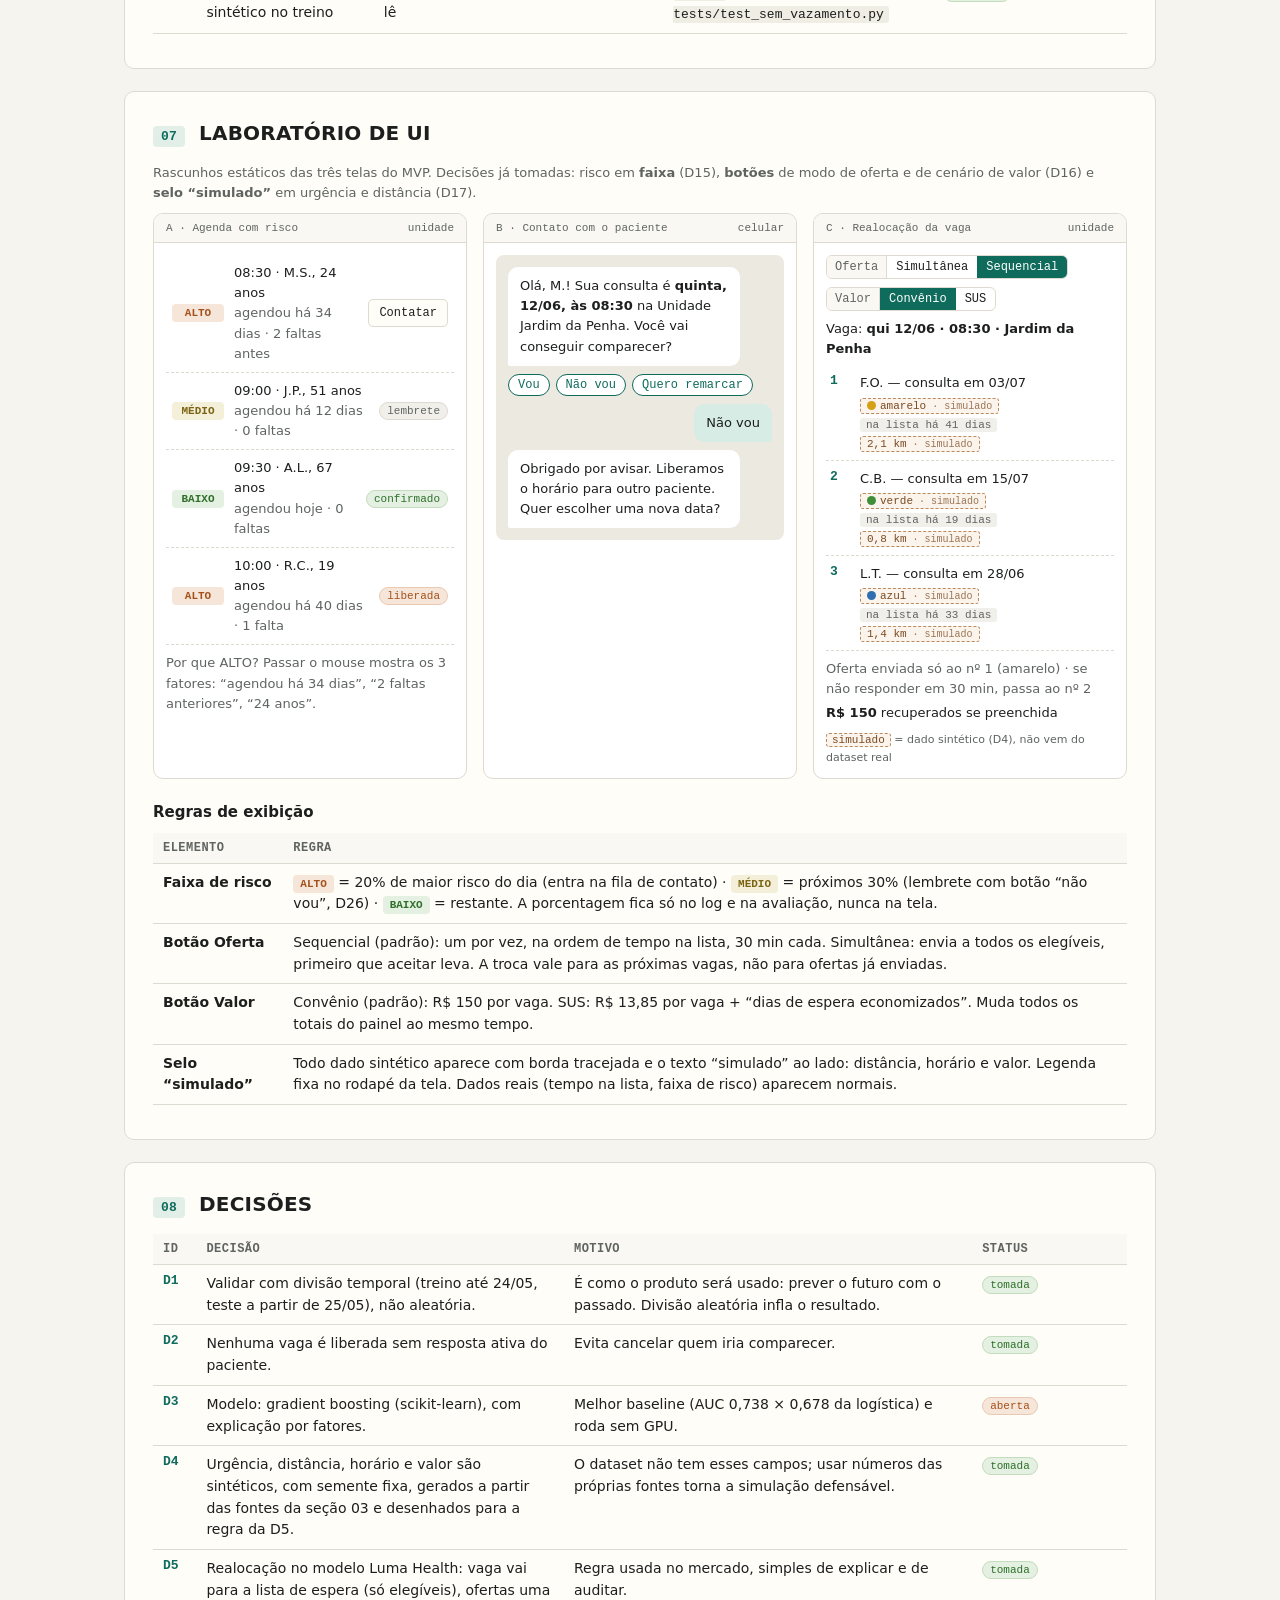
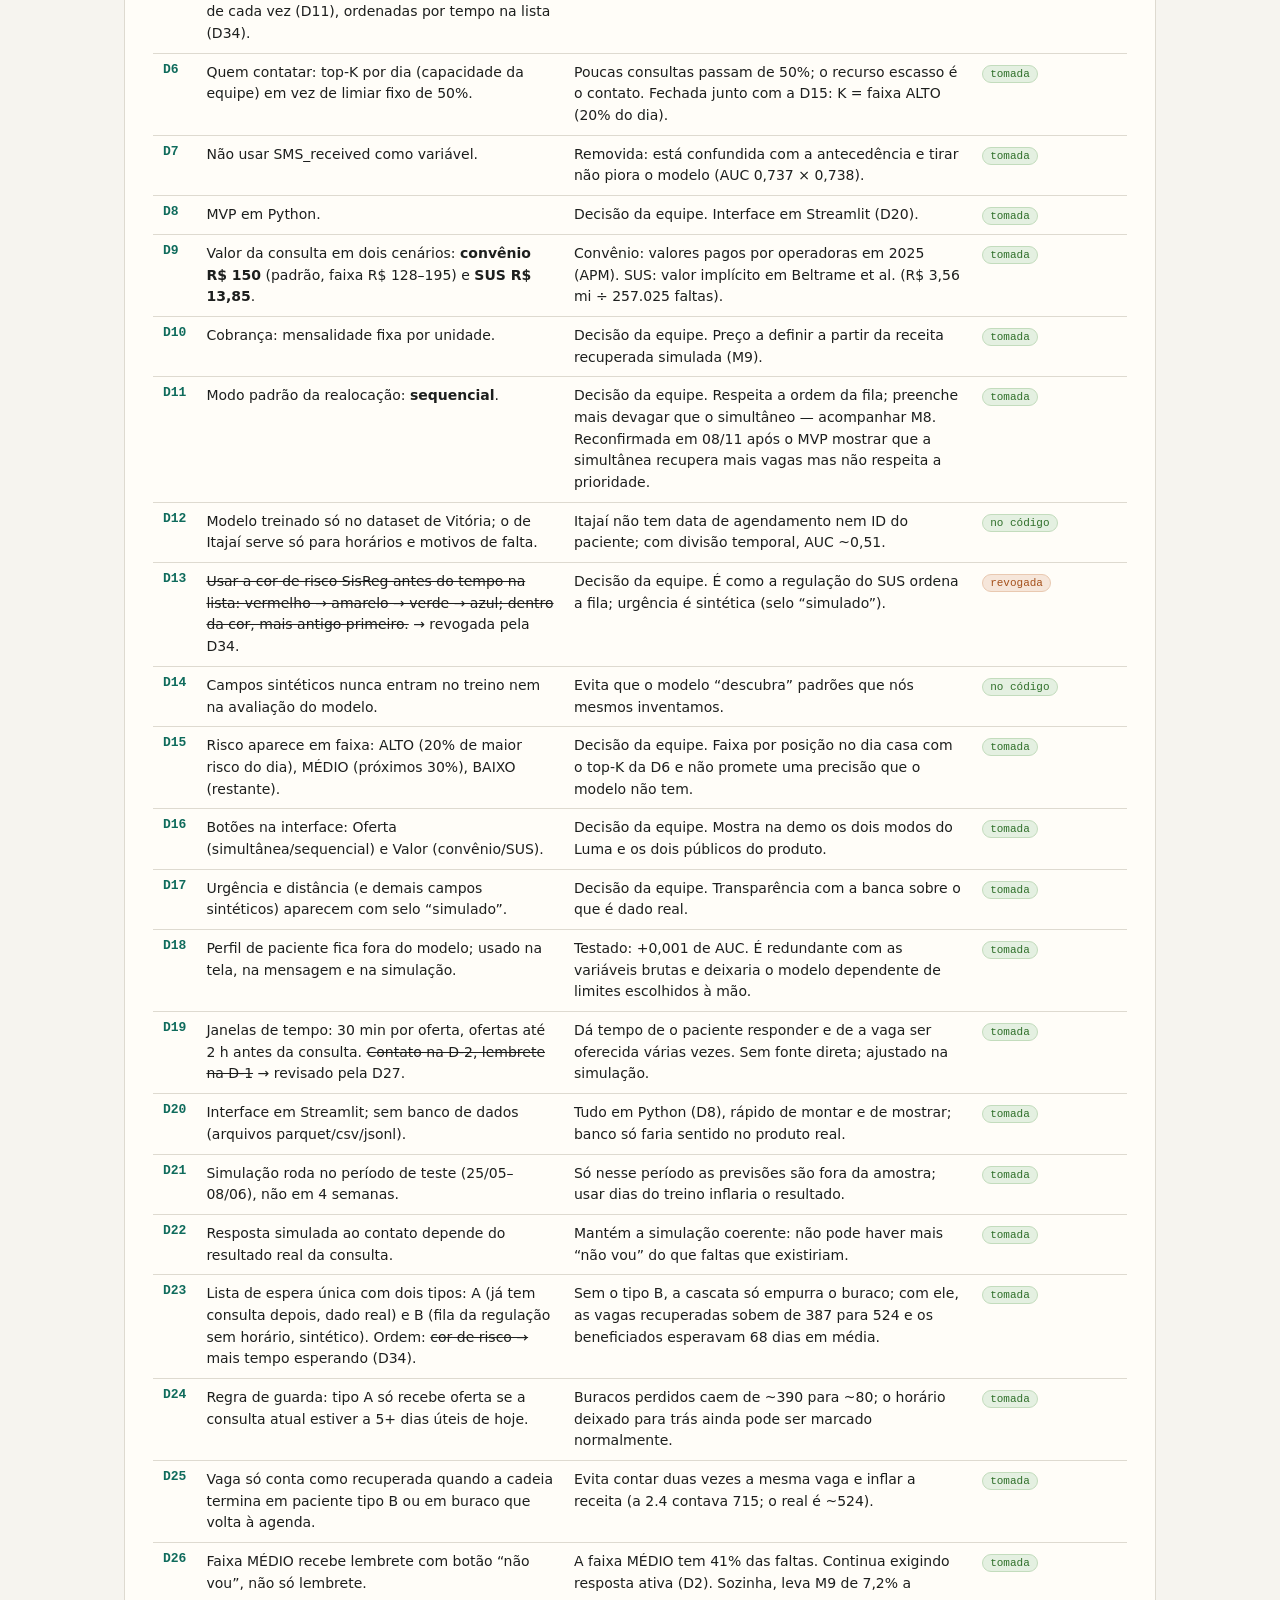
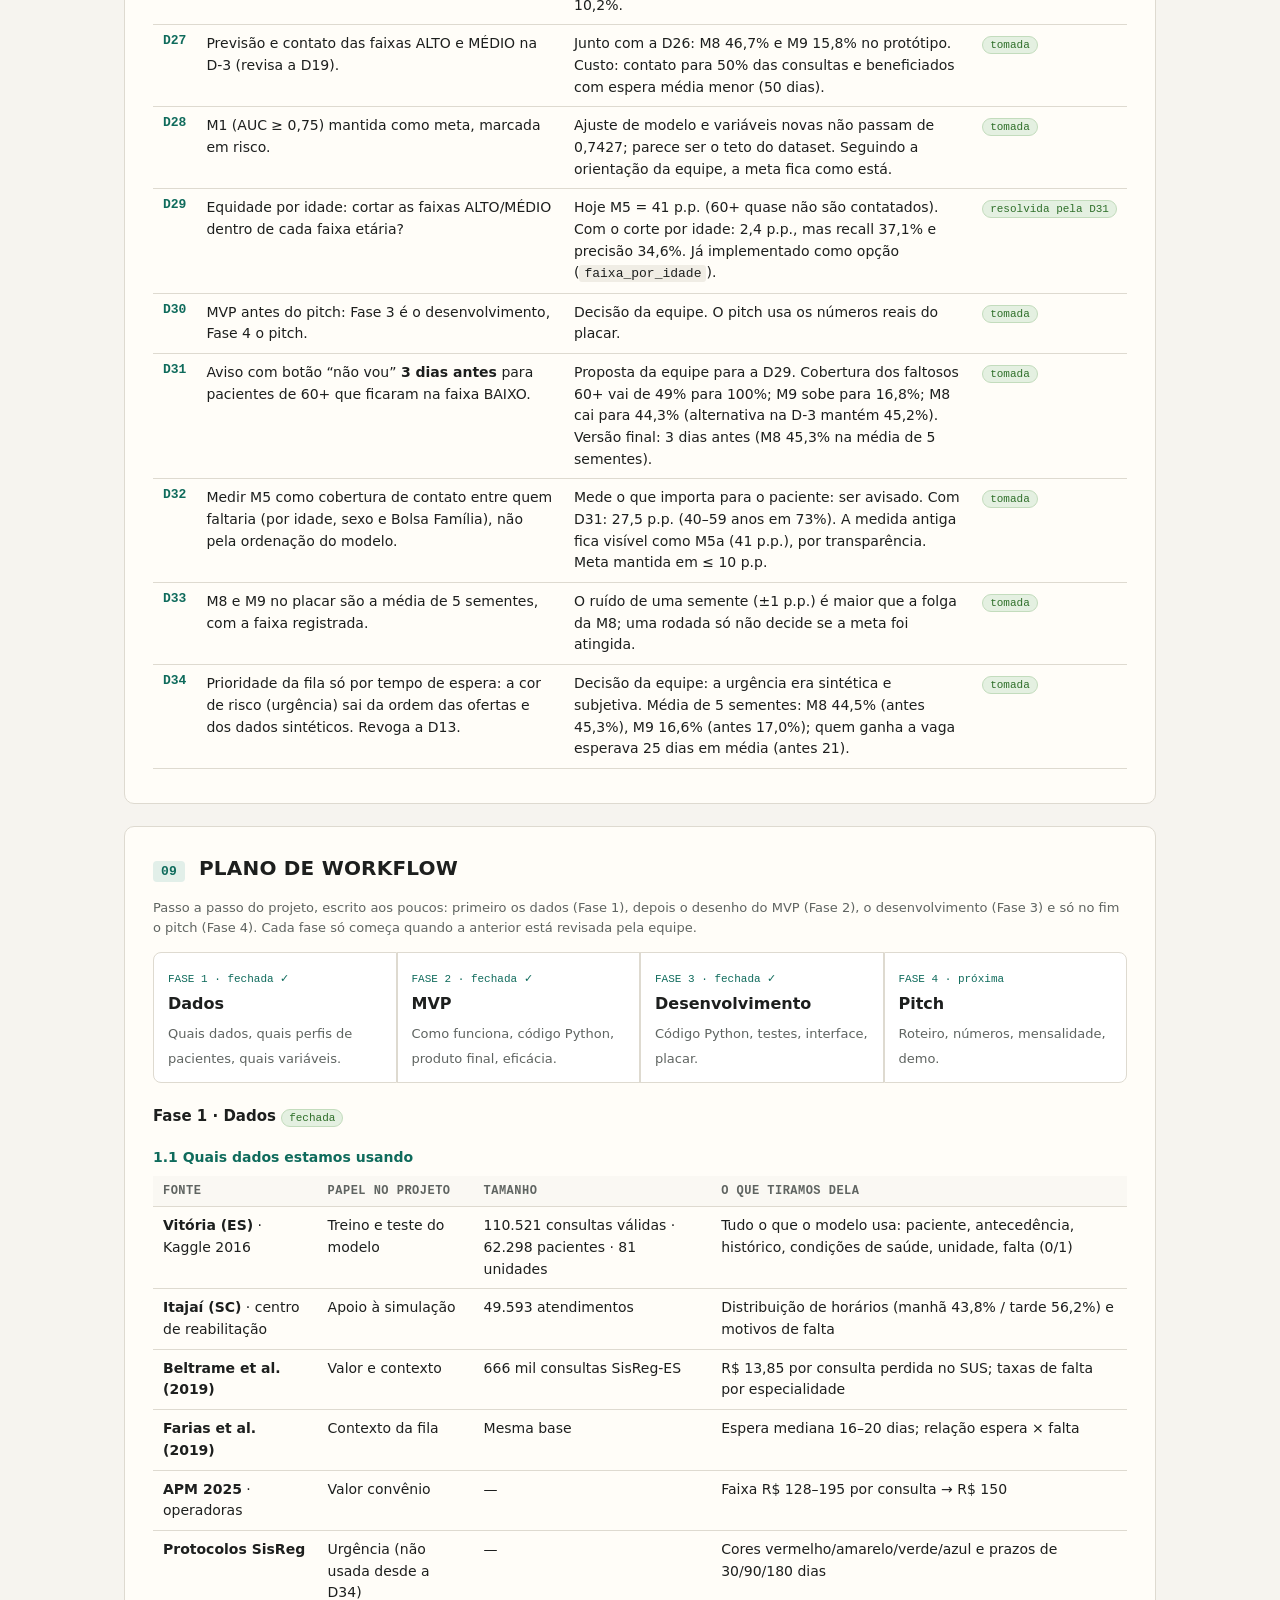
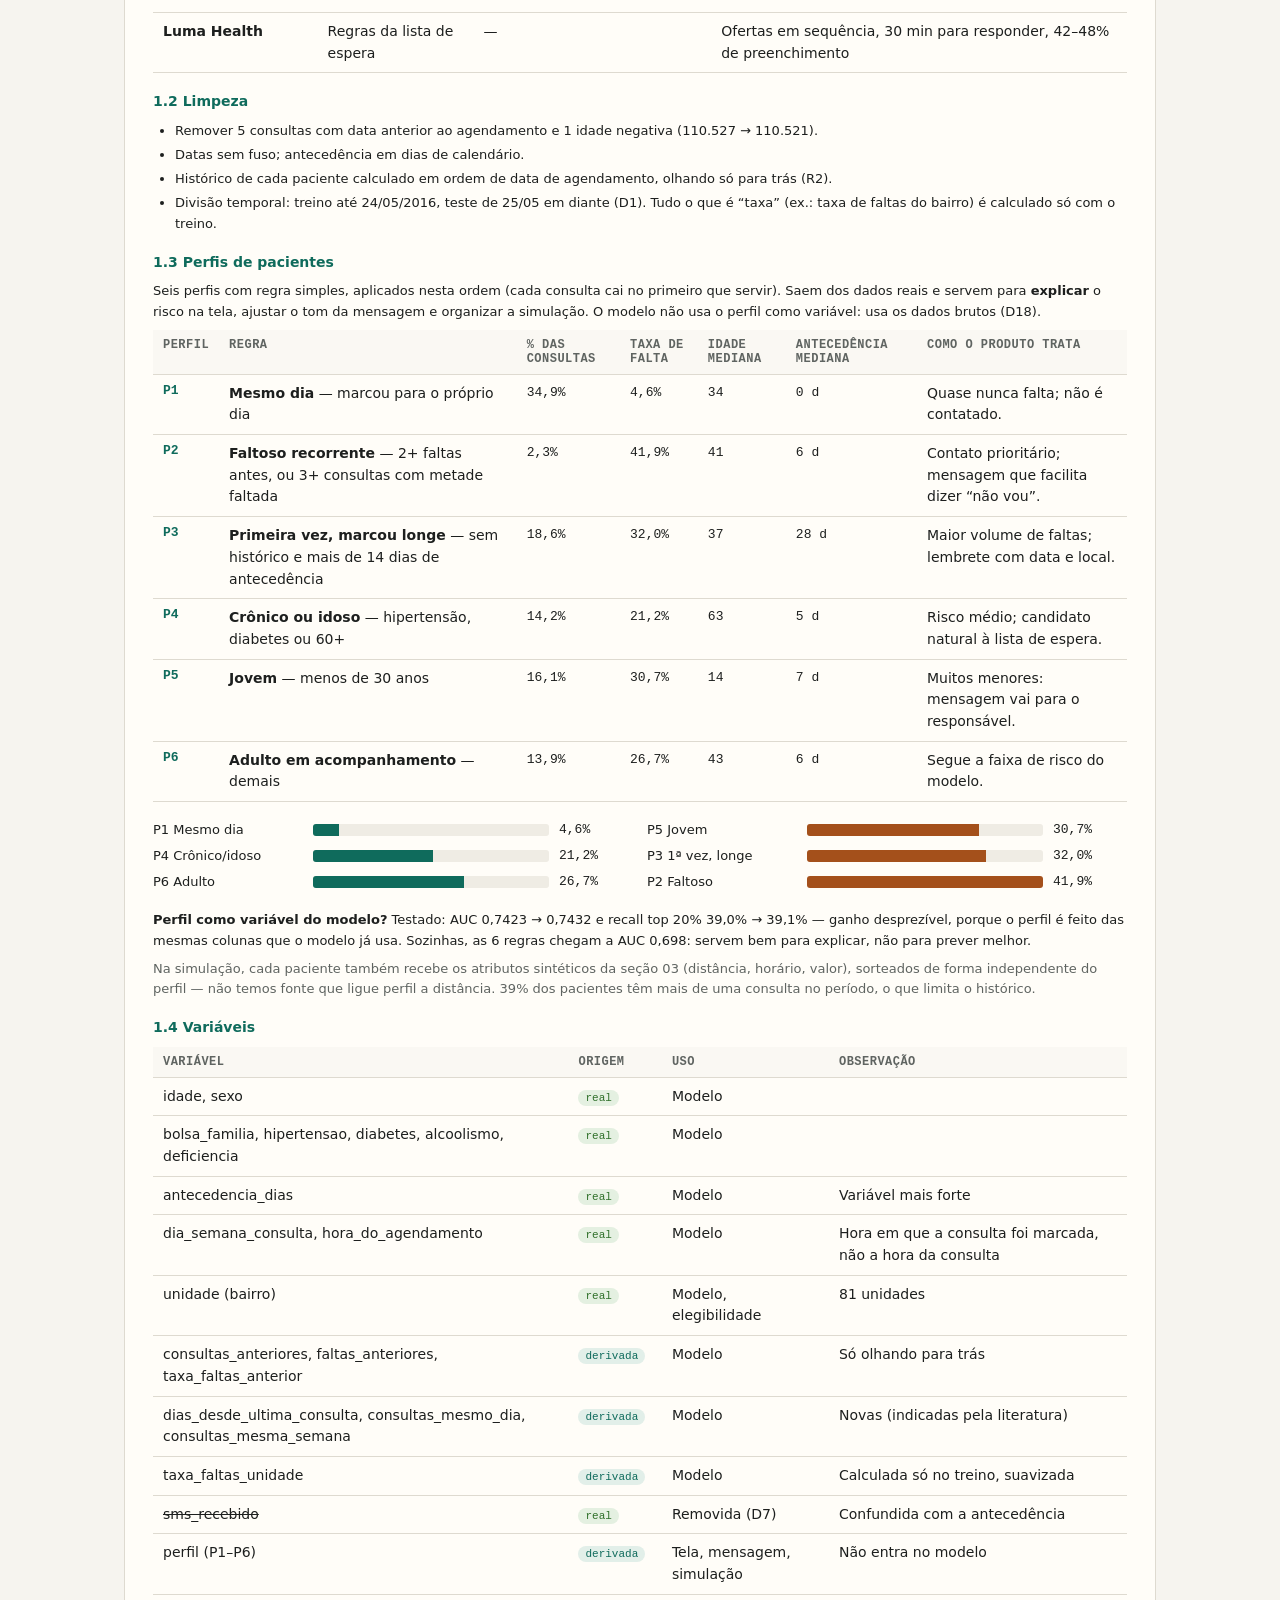
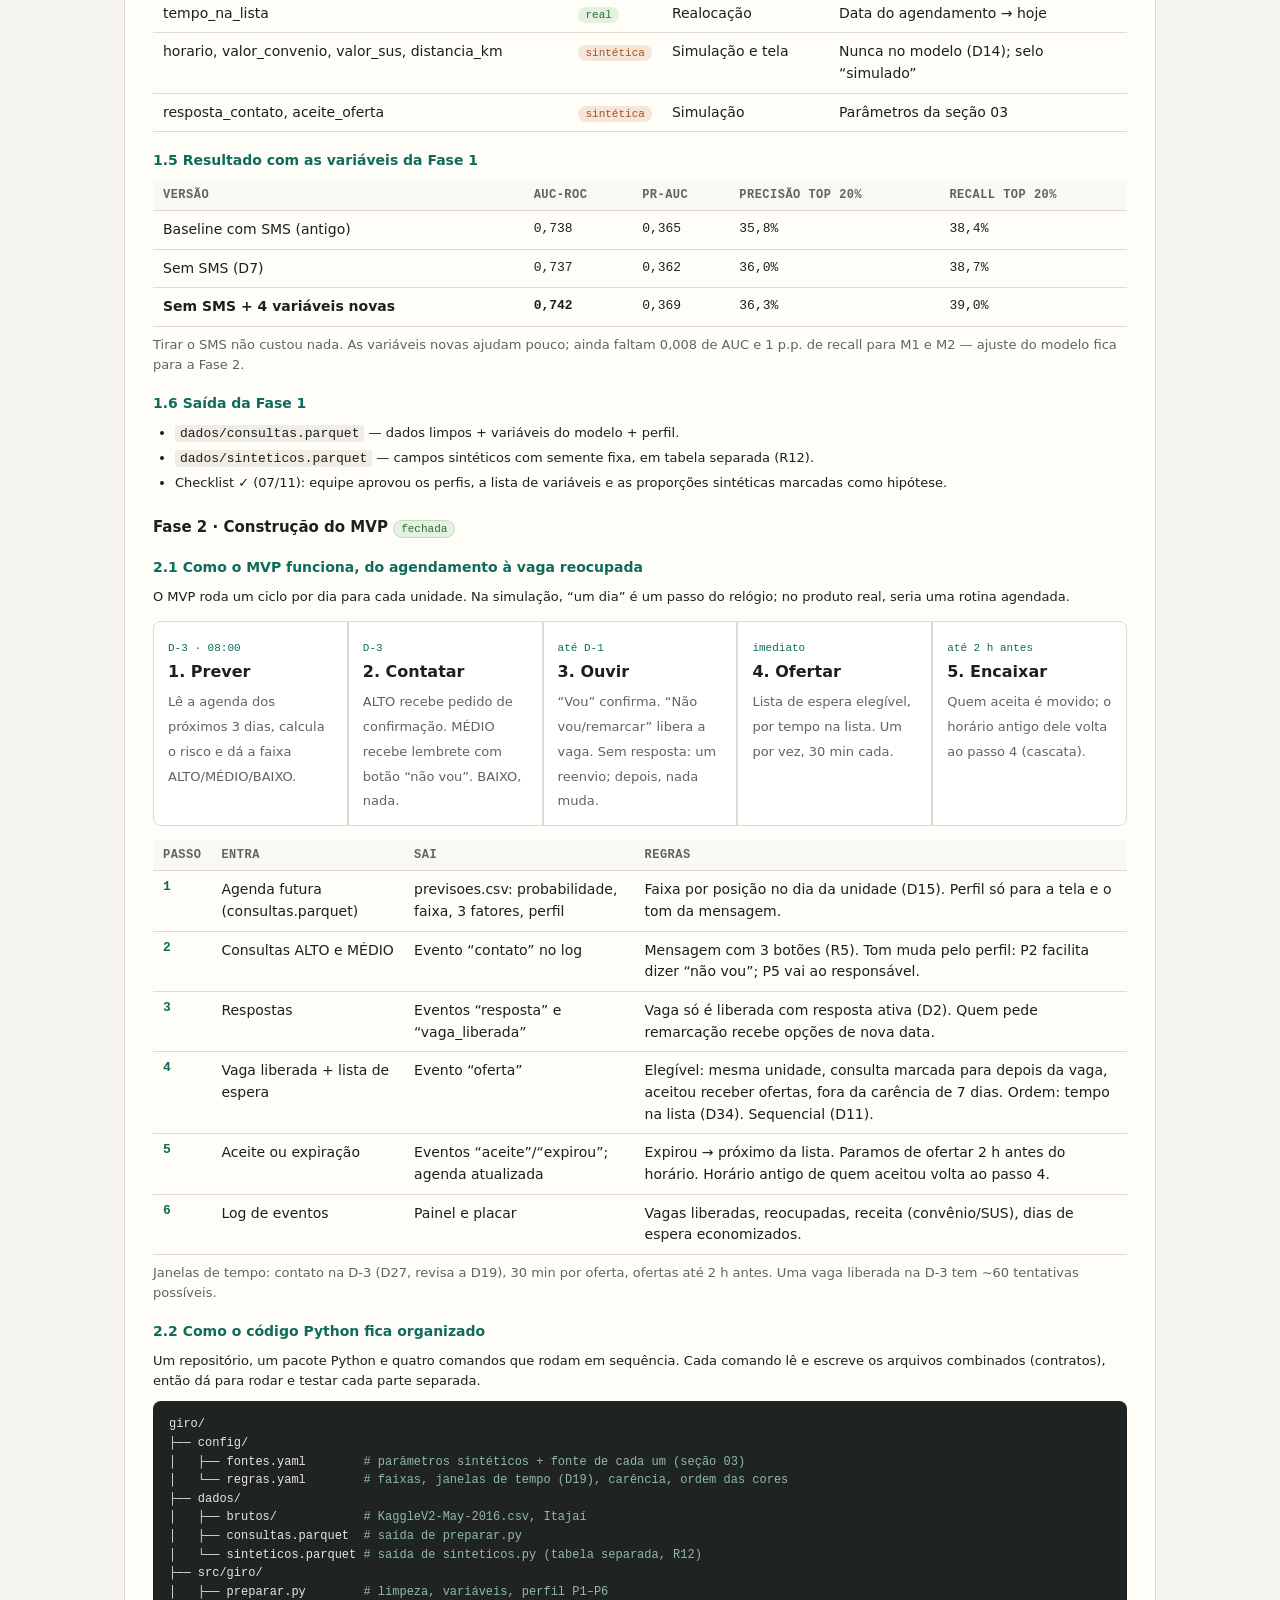
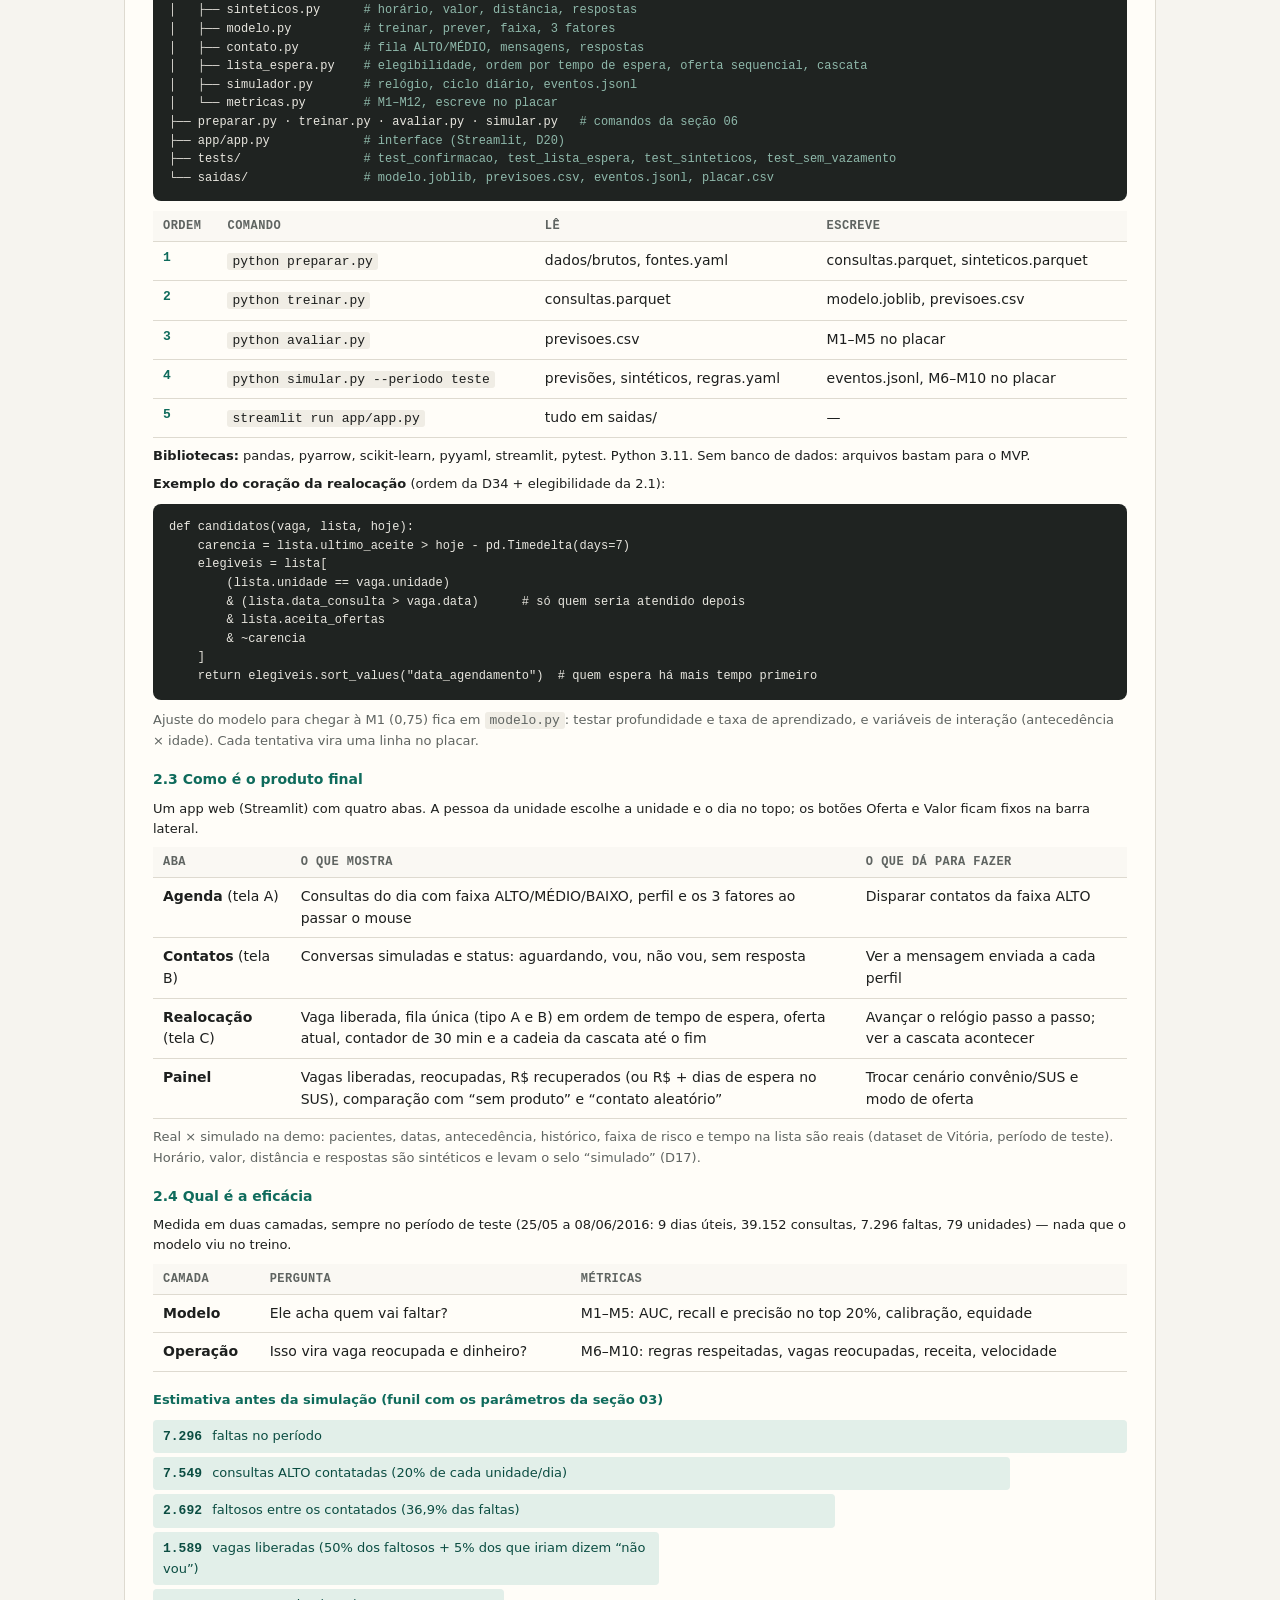
==== commit 752e3809: "Prioridade da fila só por tempo de espera (D34) e nova barra lateral Realocação (D34, revoga a D13):" ====
--- a/giro/projeto.html
+++ b/giro/projeto.html
@@ -170,7 +170,7 @@
     <div class="flow">
       <div class="step"><span class="k">ETAPA 1</span><b>Prever</b><span class="small muted">Modelo dá a probabilidade de falta de cada consulta futura.</span></div>
       <div class="step"><span class="k">ETAPA 2</span><b>Contatar</b><span class="small muted">Mensagem para os de maior risco. Só libera a vaga com resposta ativa do paciente.</span></div>
-      <div class="step"><span class="k">ETAPA 3</span><b>Realocar</b><span class="small muted">Vaga vai para a lista de espera: primeiro pela cor de risco do SisReg, depois por quem espera há mais tempo, um paciente por vez.</span></div>
+      <div class="step"><span class="k">ETAPA 3</span><b>Realocar</b><span class="small muted">Vaga vai para a lista de espera, por ordem de quem espera há mais tempo, um paciente por vez.</span></div>
     </div>
   </section>
 
@@ -287,11 +287,11 @@
       <tr><td><b>Tempo na lista de espera</b></td><td>Dias entre o agendamento (<code>ScheduledDay</code>) e a data simulada. Pacientes com consulta futura entram na lista com essa data.</td><td>Dataset de Vitória (mediana 4 dias, p90 30). Conferir com Farias et al.: mediana 16–20 dias na regulação.</td><td><span class="conf c-real">dado real</span></td></tr>
       <tr><td><b>Horário</b></td><td>Sortear hora pela distribuição de Itajaí (gráfico acima), em slots de 30 min entre 07:00 e 18:30. Capacidade da unidade/dia = consultas reais do bairro naquele dia (mediana 38).</td><td>Dataset de Itajaí + dataset de Vitória</td><td><span class="conf c-der">derivado</span></td></tr>
       <tr><td><b>Valor da consulta</b></td><td>Cenário convênio (padrão): triangular entre R$ 128 e R$ 195, moda R$ 150. Cenário SUS: R$ 13,85 por consulta.</td><td>APM (operadoras 2025) · Beltrame et al. (R$ 3,56 mi ÷ 257.025 faltas)</td><td><span class="conf c-der">derivado</span></td></tr>
-      <tr><td><b>Urgência</b></td><td>Cor de risco SisReg por paciente da lista: vermelho 5%, amarelo 15%, verde 30%, azul 50%. Prazo máximo da cor limita quanto tempo o paciente pode esperar.</td><td>Protocolos de regulação (cores e prazos). Proporções sem fonte pública.</td><td><span class="conf c-hip">hipótese</span></td></tr>
+      <tr><td><b>Urgência</b></td><td><s>Cor de risco SisReg por paciente da lista: vermelho 5%, amarelo 15%, verde 30%, azul 50%. Prazo máximo da cor limita quanto tempo o paciente pode esperar.</s> Removida pela D34: a urgência não entra na prioridade nem nos dados.</td><td>Protocolos de regulação (cores e prazos). Proporções sem fonte pública.</td><td><span class="conf c-hip">hipótese</span></td></tr>
       <tr><td><b>Distância até a unidade</b></td><td>Log-normal com mediana 2,5 km e p90 ~8 km; maior para quem é atendido fora do próprio bairro.</td><td>Sem fonte direta. Farias et al. apontam que morar longe e o porte do município pesam no absenteísmo.</td><td><span class="conf c-hip">hipótese</span></td></tr>
       <tr><td><b>Resposta ao contato</b></td><td>Ligada ao resultado real da consulta: quem de fato faltou responde 50% “não vou”, 20% “vou”, 30% nada; quem de fato foi responde 75% “vou”, 5% “remarcar”, 20% nada. Faixa MÉDIO (lembrete com botão): 35% dos faltosos e 3% dos que iriam dizem “não vou”.</td><td>Sem fonte direta; calibrar na demo.</td><td><span class="conf c-hip">hipótese</span></td></tr>
       <tr><td><b>Aceite da oferta</b></td><td>2,7% de chance de aceite a cada oferta de 30 min; 60% dos pacientes aceitam receber ofertas.</td><td>Calibrado para 45% de preenchimento (Luma: 42–48%); adesão de 60% em caso de cliente Luma</td><td><span class="conf c-der">derivado</span></td></tr>
-      <tr><td><b>Fila sem horário (tipo B)</b></td><td>20 pacientes por unidade, cor de risco sorteada, espera log-normal com mediana 18 dias.</td><td>Mediana de espera de Farias et al. (16–20 dias); tamanho da fila sem fonte.</td><td><span class="conf c-hip">hipótese</span></td></tr>
+      <tr><td><b>Fila sem horário (tipo B)</b></td><td>20 pacientes por unidade, espera log-normal com mediana 18 dias.</td><td>Mediana de espera de Farias et al. (16–20 dias); tamanho da fila sem fonte.</td><td><span class="conf c-hip">hipótese</span></td></tr>
     </table>
 
     <p class="sources">Fontes:
@@ -319,7 +319,7 @@
         <ol class="small">
           <li>Modelo de previsão de no-show treinado no dataset de Vitória, com validação temporal.</li>
           <li>Fila de contato priorizada pelo risco, com mensagem pronta e resposta do paciente (vou / não vou / remarcar).</li>
-          <li>Motor de realocação no modelo Luma Health: a vaga vai para a lista de espera, ordenada por cor de risco e depois por tempo na lista, com ofertas em sequência.</li>
+          <li>Motor de realocação no modelo Luma Health: a vaga vai para a lista de espera, ordenada por tempo na lista (quem espera há mais tempo primeiro), com ofertas em sequência.</li>
           <li>Gerador de dados sintéticos rastreável até as fontes (horário, valor, urgência, distância, respostas).</li>
           <li>Estimativa de receita recuperada por unidade nos cenários convênio e SUS, para justificar a mensalidade.</li>
           <li>Demo ponta a ponta no MVP + este HTML de projeto.</li>
@@ -331,7 +331,7 @@
           <li>Integração real com WhatsApp/SMS ou com a agenda/prontuário da unidade (será simulada).</li>
           <li>Cancelar consulta só pela previsão — nunca, sem resposta do paciente.</li>
           <li>Overbooking ou penalizar quem tem risco alto (negar ou adiar vaga).</li>
-          <li>Triagem clínica de urgência — usamos a cor de risco como dado sintético.</li>
+          <li>Triagem clínica de urgência — a prioridade da fila é só o tempo de espera (D34).</li>
           <li>Usar campos sintéticos para treinar ou avaliar o modelo.</li>
           <li>Dados pessoais reais além dos datasets anonimizados.</li>
         </ul>
@@ -351,9 +351,9 @@
       <tr><td class="id">R5</td><td>Enviar mensagem simulada com três respostas: “Vou”, “Não vou”, “Quero remarcar”. Sem resposta = nada muda; reenvio único.</td><td>Contatar</td></tr>
       <tr><td class="id">R6</td><td>A vaga só é liberada após resposta “Não vou” ou “Quero remarcar”, registrada com data e hora.</td><td>Contatar</td></tr>
       <tr><td class="id">R7</td><td>Lista de espera: pacientes com consulta futura na mesma unidade que aceitaram receber ofertas, com data de entrada (= data do agendamento real). Elegível = mesma unidade e horário livre no slot.</td><td>Realocar</td></tr>
-      <tr><td class="id">R8</td><td>Ordem das ofertas: cor de risco (vermelho → amarelo → verde → azul) e, dentro da cor, mais tempo na lista primeiro. Modo <b>sequencial</b> (padrão): um paciente por vez, 30 min para responder; modo <b>simultâneo</b> disponível no botão.</td><td>Realocar</td></tr>
+      <tr><td class="id">R8</td><td>Ordem das ofertas: mais tempo na lista primeiro (D34). Modo <b>sequencial</b> (padrão): um paciente por vez, 30 min para responder; modo <b>simultâneo</b> disponível no botão.</td><td>Realocar</td></tr>
       <tr><td class="id">R8b</td><td>Regras herdadas do Luma: quem aceita fica 7 dias sem novas ofertas; quem recusa 30 ofertas sai da lista; aprovação da equipe opcional.</td><td>Realocar</td></tr>
-      <tr><td class="id">R9</td><td>Cascata (seção 09, 2.5): quem aceita libera o horário antigo, que entra no mesmo ciclo. Fila única com tipo A (já tem consulta depois) e tipo B (fila sem horário), por cor e depois mais tempo esperando. Tipo A só recebe oferta se a consulta atual estiver a 5+ dias úteis de hoje.</td><td>Realocar</td></tr>
+      <tr><td class="id">R9</td><td>Cascata (seção 09, 2.5): quem aceita libera o horário antigo, que entra no mesmo ciclo. Fila única com tipo A (já tem consulta depois) e tipo B (fila sem horário), por quem espera há mais tempo. Tipo A só recebe oferta se a consulta atual estiver a 5+ dias úteis de hoje.</td><td>Realocar</td></tr>
       <tr><td class="id">R10</td><td>Painel com: consultas do dia e faixa de risco (ALTO/MÉDIO/BAIXO), status dos contatos, vagas liberadas e realocadas, receita recuperada e dias de espera economizados. Botões Oferta (simultânea/sequencial) e Valor (convênio/SUS); selo “simulado” em todo campo sintético.</td><td>UI</td></tr>
       <tr><td class="id">R11</td><td>Gerador sintético com semente fixa seguindo a tabela “Dados sintéticos” da seção 03; cada campo guarda a fonte e os parâmetros num arquivo de configuração.</td><td>Dados</td></tr>
       <tr><td class="id">R12</td><td>Campos sintéticos ficam em tabela separada e não são lidos pelo treino do modelo.</td><td>Dados</td></tr>
@@ -372,7 +372,7 @@
       <tr><td class="id">M4</td><td>Erro de calibração (ECE) ≤ <b>0,03</b></td><td>Probabilidade prevista × taxa real, em 10 faixas</td><td><code>python avaliar.py --metrica ece</code></td><td><span class="tag ok">mvp 0,028</span></td></tr>
       <tr><td class="id">M5</td><td>Diferença ≤ <b>10 p.p.</b> entre grupos na chance de quem faltaria receber contato</td><td>Cobertura de contato entre faltosos, por faixa etária, sexo e Bolsa Família (D32). M5a, ordenação do modelo, segue como informativo.</td><td><code>python simular.py</code> (resumo: <code>M5_cobertura_gap_pp</code>)</td><td><span class="tag open">final 27,5 p.p. · abaixo</span></td></tr>
       <tr><td class="id">M6</td><td><b>0</b> vagas liberadas sem resposta ativa</td><td>Teste automático sobre o log de eventos da simulação</td><td><code>pytest tests/test_confirmacao.py</code></td><td><span class="tag ok">mvp 0</span></td></tr>
-      <tr><td class="id">M7</td><td><b>100%</b> das ofertas seguem as regras da lista de espera</td><td>Ordem por cor e depois tempo na lista, só elegíveis, expiração de 30 min, passa ao próximo, carência de 7 dias</td><td><code>pytest tests/test_lista_espera.py</code></td><td><span class="tag ok">mvp 100%</span></td></tr>
+      <tr><td class="id">M7</td><td><b>100%</b> das ofertas seguem as regras da lista de espera</td><td>Ordem por tempo na lista, só elegíveis, expiração de 30 min, passa ao próximo, carência de 7 dias</td><td><code>pytest tests/test_lista_espera.py</code></td><td><span class="tag ok">mvp 100%</span></td></tr>
       <tr><td class="id">M8</td><td>≥ <b>45%</b> das vagas liberadas reocupadas</td><td>Simulação no período de teste (25/05–08/06; referência Luma: 42–48%)</td><td><code>python simular.py --periodo teste --seed 42</code></td><td><span class="tag ok">final 45,3% (5 sementes)</span></td></tr>
       <tr><td class="id">M9</td><td>Recuperar ≥ <b>10%</b> da receita perdida com faltas</td><td>Só conta vaga recuperada de fato: cadeia que termina em paciente tipo B ou em buraco que volta à agenda (D25). Protótipo da cascata: 7,2% → 15,8% com D26–D27</td><td><code>python simular.py --periodo teste --relatorio receita</code></td><td><span class="tag ok">final 17,0%</span></td></tr>
       <tr><td class="id">M10</td><td>Realocação de uma vaga em &lt; <b>2 s</b></td><td>Tempo da seleção de elegíveis sobre agenda de 10 mil consultas futuras</td><td><code>python simular.py --benchmark</code></td><td><span class="tag ok">mvp 0,4 ms</span></td></tr>
@@ -429,9 +429,9 @@
       <table>
         <tr><th>Elemento</th><th>Regra</th></tr>
         <tr><td><b>Faixa de risco</b></td><td><span class="risk r-hi">ALTO</span> = 20% de maior risco do dia (entra na fila de contato) · <span class="risk r-md">MÉDIO</span> = próximos 30% (lembrete com botão “não vou”, D26) · <span class="risk r-lo">BAIXO</span> = restante. A porcentagem fica só no log e na avaliação, nunca na tela.</td></tr>
-        <tr><td><b>Botão Oferta</b></td><td>Sequencial (padrão): um por vez, na ordem cor de risco → tempo na lista, 30 min cada. Simultânea: envia a todos os elegíveis, primeiro que aceitar leva. A troca vale para as próximas vagas, não para ofertas já enviadas.</td></tr>
+        <tr><td><b>Botão Oferta</b></td><td>Sequencial (padrão): um por vez, na ordem de tempo na lista, 30 min cada. Simultânea: envia a todos os elegíveis, primeiro que aceitar leva. A troca vale para as próximas vagas, não para ofertas já enviadas.</td></tr>
         <tr><td><b>Botão Valor</b></td><td>Convênio (padrão): R$ 150 por vaga. SUS: R$ 13,85 por vaga + “dias de espera economizados”. Muda todos os totais do painel ao mesmo tempo.</td></tr>
-        <tr><td><b>Selo “simulado”</b></td><td>Todo dado sintético aparece com borda tracejada e o texto “simulado” ao lado: cor de risco, distância, horário e valor. Legenda fixa no rodapé da tela. Dados reais (tempo na lista, faixa de risco) aparecem normais.</td></tr>
+        <tr><td><b>Selo “simulado”</b></td><td>Todo dado sintético aparece com borda tracejada e o texto “simulado” ao lado: distância, horário e valor. Legenda fixa no rodapé da tela. Dados reais (tempo na lista, faixa de risco) aparecem normais.</td></tr>
       </table>
     </div>
   </section>
@@ -446,7 +446,7 @@
       <tr><td class="id">D2</td><td>Nenhuma vaga é liberada sem resposta ativa do paciente.</td><td>Evita cancelar quem iria comparecer.</td><td><span class="tag ok">tomada</span></td></tr>
       <tr><td class="id">D3</td><td>Modelo: gradient boosting (scikit-learn), com explicação por fatores.</td><td>Melhor baseline (AUC 0,738 × 0,678 da logística) e roda sem GPU.</td><td><span class="tag open">aberta</span></td></tr>
       <tr><td class="id">D4</td><td>Urgência, distância, horário e valor são sintéticos, com semente fixa, gerados a partir das fontes da seção 03 e desenhados para a regra da D5.</td><td>O dataset não tem esses campos; usar números das próprias fontes torna a simulação defensável.</td><td><span class="tag ok">tomada</span></td></tr>
-      <tr><td class="id">D5</td><td>Realocação no modelo Luma Health: vaga vai para a lista de espera (só elegíveis), ofertas uma de cada vez (D11), ordenadas por cor de risco (D13) e tempo na lista.</td><td>Regra usada no mercado, simples de explicar e de auditar.</td><td><span class="tag ok">tomada</span></td></tr>
+      <tr><td class="id">D5</td><td>Realocação no modelo Luma Health: vaga vai para a lista de espera (só elegíveis), ofertas uma de cada vez (D11), ordenadas por tempo na lista (D34).</td><td>Regra usada no mercado, simples de explicar e de auditar.</td><td><span class="tag ok">tomada</span></td></tr>
       <tr><td class="id">D6</td><td>Quem contatar: top-K por dia (capacidade da equipe) em vez de limiar fixo de 50%.</td><td>Poucas consultas passam de 50%; o recurso escasso é o contato. Fechada junto com a D15: K = faixa ALTO (20% do dia).</td><td><span class="tag ok">tomada</span></td></tr>
       <tr><td class="id">D7</td><td>Não usar SMS_received como variável.</td><td>Removida: está confundida com a antecedência e tirar não piora o modelo (AUC 0,737 × 0,738).</td><td><span class="tag ok">tomada</span></td></tr>
       <tr><td class="id">D8</td><td>MVP em Python.</td><td>Decisão da equipe. Interface em Streamlit (D20).</td><td><span class="tag ok">tomada</span></td></tr>
@@ -454,7 +454,7 @@
       <tr><td class="id">D10</td><td>Cobrança: mensalidade fixa por unidade.</td><td>Decisão da equipe. Preço a definir a partir da receita recuperada simulada (M9).</td><td><span class="tag ok">tomada</span></td></tr>
       <tr><td class="id">D11</td><td>Modo padrão da realocação: <b>sequencial</b>.</td><td>Decisão da equipe. Respeita a ordem da fila; preenche mais devagar que o simultâneo — acompanhar M8. Reconfirmada em 08/11 após o MVP mostrar que a simultânea recupera mais vagas mas não respeita a prioridade.</td><td><span class="tag ok">tomada</span></td></tr>
       <tr><td class="id">D12</td><td>Modelo treinado só no dataset de Vitória; o de Itajaí serve só para horários e motivos de falta.</td><td>Itajaí não tem data de agendamento nem ID do paciente; com divisão temporal, AUC ~0,51.</td><td><span class="tag ok">no código</span></td></tr>
-      <tr><td class="id">D13</td><td>Usar a cor de risco SisReg antes do tempo na lista: vermelho → amarelo → verde → azul; dentro da cor, mais antigo primeiro.</td><td>Decisão da equipe. É como a regulação do SUS ordena a fila; urgência é sintética (selo “simulado”).</td><td><span class="tag ok">tomada</span></td></tr>
+      <tr><td class="id">D13</td><td><s>Usar a cor de risco SisReg antes do tempo na lista: vermelho → amarelo → verde → azul; dentro da cor, mais antigo primeiro.</s> → revogada pela D34.</td><td>Decisão da equipe. É como a regulação do SUS ordena a fila; urgência é sintética (selo “simulado”).</td><td><span class="tag open">revogada</span></td></tr>
       <tr><td class="id">D14</td><td>Campos sintéticos nunca entram no treino nem na avaliação do modelo.</td><td>Evita que o modelo “descubra” padrões que nós mesmos inventamos.</td><td><span class="tag ok">no código</span></td></tr>
       <tr><td class="id">D15</td><td>Risco aparece em faixa: ALTO (20% de maior risco do dia), MÉDIO (próximos 30%), BAIXO (restante).</td><td>Decisão da equipe. Faixa por posição no dia casa com o top-K da D6 e não promete uma precisão que o modelo não tem.</td><td><span class="tag ok">tomada</span></td></tr>
       <tr><td class="id">D16</td><td>Botões na interface: Oferta (simultânea/sequencial) e Valor (convênio/SUS).</td><td>Decisão da equipe. Mostra na demo os dois modos do Luma e os dois públicos do produto.</td><td><span class="tag ok">tomada</span></td></tr>
@@ -464,7 +464,7 @@
       <tr><td class="id">D20</td><td>Interface em Streamlit; sem banco de dados (arquivos parquet/csv/jsonl).</td><td>Tudo em Python (D8), rápido de montar e de mostrar; banco só faria sentido no produto real.</td><td><span class="tag ok">tomada</span></td></tr>
       <tr><td class="id">D21</td><td>Simulação roda no período de teste (25/05–08/06), não em 4 semanas.</td><td>Só nesse período as previsões são fora da amostra; usar dias do treino inflaria o resultado.</td><td><span class="tag ok">tomada</span></td></tr>
       <tr><td class="id">D22</td><td>Resposta simulada ao contato depende do resultado real da consulta.</td><td>Mantém a simulação coerente: não pode haver mais “não vou” do que faltas que existiriam.</td><td><span class="tag ok">tomada</span></td></tr>
-      <tr><td class="id">D23</td><td>Lista de espera única com dois tipos: A (já tem consulta depois, dado real) e B (fila da regulação sem horário, sintético). Ordem: cor de risco → mais tempo esperando.</td><td>Sem o tipo B, a cascata só empurra o buraco; com ele, as vagas recuperadas sobem de 387 para 524 e os beneficiados esperavam 68 dias em média.</td><td><span class="tag ok">tomada</span></td></tr>
+      <tr><td class="id">D23</td><td>Lista de espera única com dois tipos: A (já tem consulta depois, dado real) e B (fila da regulação sem horário, sintético). Ordem: <s>cor de risco →</s> mais tempo esperando (D34).</td><td>Sem o tipo B, a cascata só empurra o buraco; com ele, as vagas recuperadas sobem de 387 para 524 e os beneficiados esperavam 68 dias em média.</td><td><span class="tag ok">tomada</span></td></tr>
       <tr><td class="id">D24</td><td>Regra de guarda: tipo A só recebe oferta se a consulta atual estiver a 5+ dias úteis de hoje.</td><td>Buracos perdidos caem de ~390 para ~80; o horário deixado para trás ainda pode ser marcado normalmente.</td><td><span class="tag ok">tomada</span></td></tr>
       <tr><td class="id">D25</td><td>Vaga só conta como recuperada quando a cadeia termina em paciente tipo B ou em buraco que volta à agenda.</td><td>Evita contar duas vezes a mesma vaga e inflar a receita (a 2.4 contava 715; o real é ~524).</td><td><span class="tag ok">tomada</span></td></tr>
       <tr><td class="id">D26</td><td>Faixa MÉDIO recebe lembrete com botão “não vou”, não só lembrete.</td><td>A faixa MÉDIO tem 41% das faltas. Continua exigindo resposta ativa (D2). Sozinha, leva M9 de 7,2% a 10,2%.</td><td><span class="tag ok">tomada</span></td></tr>
@@ -475,6 +475,7 @@
       <tr><td class="id">D31</td><td>Aviso com botão “não vou” <b>3 dias antes</b> para pacientes de 60+ que ficaram na faixa BAIXO.</td><td>Proposta da equipe para a D29. Cobertura dos faltosos 60+ vai de 49% para 100%; M9 sobe para 16,8%; M8 cai para 44,3% (alternativa na D-3 mantém 45,2%). Versão final: 3 dias antes (M8 45,3% na média de 5 sementes).</td><td><span class="tag ok">tomada</span></td></tr>
       <tr><td class="id">D32</td><td>Medir M5 como cobertura de contato entre quem faltaria (por idade, sexo e Bolsa Família), não pela ordenação do modelo.</td><td>Mede o que importa para o paciente: ser avisado. Com D31: 27,5 p.p. (40–59 anos em 73%). A medida antiga fica visível como M5a (41 p.p.), por transparência. Meta mantida em ≤ 10 p.p.</td><td><span class="tag ok">tomada</span></td></tr>
       <tr><td class="id">D33</td><td>M8 e M9 no placar são a média de 5 sementes, com a faixa registrada.</td><td>O ruído de uma semente (±1 p.p.) é maior que a folga da M8; uma rodada só não decide se a meta foi atingida.</td><td><span class="tag ok">tomada</span></td></tr>
+      <tr><td class="id">D34</td><td>Prioridade da fila só por tempo de espera: a cor de risco (urgência) sai da ordem das ofertas e dos dados sintéticos. Revoga a D13.</td><td>Decisão da equipe: a urgência era sintética e subjetiva. Média de 5 sementes: M8 44,5% (antes 45,3%), M9 16,6% (antes 17,0%); quem ganha a vaga esperava 25 dias em média (antes 21).</td><td><span class="tag ok">tomada</span></td></tr>
     </table>
   </section>
 
@@ -499,7 +500,7 @@
       <tr><td><b>Beltrame et al. (2019)</b></td><td>Valor e contexto</td><td>666 mil consultas SisReg-ES</td><td>R$ 13,85 por consulta perdida no SUS; taxas de falta por especialidade</td></tr>
       <tr><td><b>Farias et al. (2019)</b></td><td>Contexto da fila</td><td>Mesma base</td><td>Espera mediana 16–20 dias; relação espera × falta</td></tr>
       <tr><td><b>APM 2025</b> · operadoras</td><td>Valor convênio</td><td>—</td><td>Faixa R$ 128–195 por consulta → R$ 150</td></tr>
-      <tr><td><b>Protocolos SisReg</b></td><td>Urgência</td><td>—</td><td>Cores vermelho/amarelo/verde/azul e prazos de 30/90/180 dias</td></tr>
+      <tr><td><b>Protocolos SisReg</b></td><td>Urgência (não usada desde a D34)</td><td>—</td><td>Cores vermelho/amarelo/verde/azul e prazos de 30/90/180 dias</td></tr>
       <tr><td><b>Luma Health</b></td><td>Regras da lista de espera</td><td>—</td><td>Ofertas em sequência, 30 min para responder, 42–48% de preenchimento</td></tr>
     </table>
 
@@ -535,7 +536,7 @@
       </div>
     </div>
     <p class="small" data-edit><b>Perfil como variável do modelo?</b> Testado: AUC 0,7423 → 0,7432 e recall top 20% 39,0% → 39,1% — ganho desprezível, porque o perfil é feito das mesmas colunas que o modelo já usa. Sozinhas, as 6 regras chegam a AUC 0,698: servem bem para explicar, não para prever melhor.</p>
-    <p class="small muted" data-edit>Na simulação, cada paciente também recebe os atributos sintéticos da seção 03 (cor de risco, distância, horário, valor), sorteados de forma independente do perfil — não temos fonte que ligue perfil a urgência ou distância. 39% dos pacientes têm mais de uma consulta no período, o que limita o histórico.</p>
+    <p class="small muted" data-edit>Na simulação, cada paciente também recebe os atributos sintéticos da seção 03 (distância, horário, valor), sorteados de forma independente do perfil — não temos fonte que ligue perfil a distância. 39% dos pacientes têm mais de uma consulta no período, o que limita o histórico.</p>
 
     <h4 class="sub">1.4 Variáveis</h4>
     <table data-edit>
@@ -551,7 +552,7 @@
       <tr><td><s>sms_recebido</s></td><td><span class="conf c-real">real</span></td><td>Removida (D7)</td><td>Confundida com a antecedência</td></tr>
       <tr><td>perfil (P1–P6)</td><td><span class="conf c-der">derivada</span></td><td>Tela, mensagem, simulação</td><td>Não entra no modelo</td></tr>
       <tr><td>tempo_na_lista</td><td><span class="conf c-real">real</span></td><td>Realocação</td><td>Data do agendamento → hoje</td></tr>
-      <tr><td>horario, valor_convenio, valor_sus, cor_risco, distancia_km</td><td><span class="conf c-hip">sintética</span></td><td>Simulação e tela</td><td>Nunca no modelo (D14); selo “simulado”</td></tr>
+      <tr><td>horario, valor_convenio, valor_sus, distancia_km</td><td><span class="conf c-hip">sintética</span></td><td>Simulação e tela</td><td>Nunca no modelo (D14); selo “simulado”</td></tr>
       <tr><td>resposta_contato, aceite_oferta</td><td><span class="conf c-hip">sintética</span></td><td>Simulação</td><td>Parâmetros da seção 03</td></tr>
     </table>
 
@@ -579,7 +580,7 @@
       <div class="step"><span class="k">D-3 · 08:00</span><b>1. Prever</b><span class="small muted">Lê a agenda dos próximos 3 dias, calcula o risco e dá a faixa ALTO/MÉDIO/BAIXO.</span></div>
       <div class="step"><span class="k">D-3</span><b>2. Contatar</b><span class="small muted">ALTO recebe pedido de confirmação. MÉDIO recebe lembrete com botão “não vou”. BAIXO, nada.</span></div>
       <div class="step"><span class="k">até D-1</span><b>3. Ouvir</b><span class="small muted">“Vou” confirma. “Não vou/remarcar” libera a vaga. Sem resposta: um reenvio; depois, nada muda.</span></div>
-      <div class="step"><span class="k">imediato</span><b>4. Ofertar</b><span class="small muted">Lista de espera elegível, por cor e tempo na lista. Um por vez, 30 min cada.</span></div>
+      <div class="step"><span class="k">imediato</span><b>4. Ofertar</b><span class="small muted">Lista de espera elegível, por tempo na lista. Um por vez, 30 min cada.</span></div>
       <div class="step"><span class="k">até 2 h antes</span><b>5. Encaixar</b><span class="small muted">Quem aceita é movido; o horário antigo dele volta ao passo 4 (cascata).</span></div>
     </div>
     <table data-edit>
@@ -587,7 +588,7 @@
       <tr><td class="id">1</td><td>Agenda futura (consultas.parquet)</td><td>previsoes.csv: probabilidade, faixa, 3 fatores, perfil</td><td>Faixa por posição no dia da unidade (D15). Perfil só para a tela e o tom da mensagem.</td></tr>
       <tr><td class="id">2</td><td>Consultas ALTO e MÉDIO</td><td>Evento “contato” no log</td><td>Mensagem com 3 botões (R5). Tom muda pelo perfil: P2 facilita dizer “não vou”; P5 vai ao responsável.</td></tr>
       <tr><td class="id">3</td><td>Respostas</td><td>Eventos “resposta” e “vaga_liberada”</td><td>Vaga só é liberada com resposta ativa (D2). Quem pede remarcação recebe opções de nova data.</td></tr>
-      <tr><td class="id">4</td><td>Vaga liberada + lista de espera</td><td>Evento “oferta”</td><td>Elegível: mesma unidade, consulta marcada para depois da vaga, aceitou receber ofertas, fora da carência de 7 dias. Ordem: cor (D13) → tempo na lista. Sequencial (D11).</td></tr>
+      <tr><td class="id">4</td><td>Vaga liberada + lista de espera</td><td>Evento “oferta”</td><td>Elegível: mesma unidade, consulta marcada para depois da vaga, aceitou receber ofertas, fora da carência de 7 dias. Ordem: tempo na lista (D34). Sequencial (D11).</td></tr>
       <tr><td class="id">5</td><td>Aceite ou expiração</td><td>Eventos “aceite”/“expirou”; agenda atualizada</td><td>Expirou → próximo da lista. Paramos de ofertar 2 h antes do horário. Horário antigo de quem aceitou volta ao passo 4.</td></tr>
       <tr><td class="id">6</td><td>Log de eventos</td><td>Painel e placar</td><td>Vagas liberadas, reocupadas, receita (convênio/SUS), dias de espera economizados.</td></tr>
     </table>
@@ -605,10 +606,10 @@
 │   └── sinteticos.parquet <span># saída de sinteticos.py (tabela separada, R12)</span>
 ├── src/giro/
 │   ├── preparar.py        <span># limpeza, variáveis, perfil P1–P6</span>
-│   ├── sinteticos.py      <span># horário, valor, cor, distância, respostas</span>
+│   ├── sinteticos.py      <span># horário, valor, distância, respostas</span>
 │   ├── modelo.py          <span># treinar, prever, faixa, 3 fatores</span>
 │   ├── contato.py         <span># fila ALTO/MÉDIO, mensagens, respostas</span>
-│   ├── lista_espera.py    <span># elegibilidade, ordem cor → tempo, oferta sequencial, cascata</span>
+│   ├── lista_espera.py    <span># elegibilidade, ordem por tempo de espera, oferta sequencial, cascata</span>
 │   ├── simulador.py       <span># relógio, ciclo diário, eventos.jsonl</span>
 │   └── metricas.py        <span># M1–M12, escreve no placar</span>
 ├── preparar.py · treinar.py · avaliar.py · simular.py   <span># comandos da seção 06</span>
@@ -624,10 +625,8 @@
       <tr><td class="id">5</td><td><code>streamlit run app/app.py</code></td><td>tudo em saidas/</td><td>—</td></tr>
     </table>
     <p class="small" data-edit><b>Bibliotecas:</b> pandas, pyarrow, scikit-learn, pyyaml, streamlit, pytest. Python 3.11. Sem banco de dados: arquivos bastam para o MVP.</p>
-    <p class="small" data-edit><b>Exemplo do coração da realocação</b> (ordem da D13 + elegibilidade da 2.1):</p>
-<pre class="code">ORDEM_COR = {"vermelho": 0, "amarelo": 1, "verde": 2, "azul": 3}
-
-def candidatos(vaga, lista, hoje):
+    <p class="small" data-edit><b>Exemplo do coração da realocação</b> (ordem da D34 + elegibilidade da 2.1):</p>
+<pre class="code">def candidatos(vaga, lista, hoje):
     carencia = lista.ultimo_aceite &gt; hoje - pd.Timedelta(days=7)
     elegiveis = lista[
         (lista.unidade == vaga.unidade)
@@ -635,9 +634,7 @@
         &amp; lista.aceita_ofertas
         &amp; ~carencia
     ]
-    return (elegiveis
-            .assign(cor_ordem=elegiveis.cor_risco.map(ORDEM_COR))
-            .sort_values(["cor_ordem", "data_agendamento"]))  # cor, depois mais antigo</pre>
+    return elegiveis.sort_values("data_agendamento")  # quem espera há mais tempo primeiro</pre>
     <p class="small muted" data-edit>Ajuste do modelo para chegar à M1 (0,75) fica em <code>modelo.py</code>: testar profundidade e taxa de aprendizado, e variáveis de interação (antecedência × idade). Cada tentativa vira uma linha no placar.</p>
 
     <h4 class="sub">2.3 Como é o produto final</h4>
@@ -646,10 +643,10 @@
       <tr><th>Aba</th><th>O que mostra</th><th>O que dá para fazer</th></tr>
       <tr><td><b>Agenda</b> (tela A)</td><td>Consultas do dia com faixa ALTO/MÉDIO/BAIXO, perfil e os 3 fatores ao passar o mouse</td><td>Disparar contatos da faixa ALTO</td></tr>
       <tr><td><b>Contatos</b> (tela B)</td><td>Conversas simuladas e status: aguardando, vou, não vou, sem resposta</td><td>Ver a mensagem enviada a cada perfil</td></tr>
-      <tr><td><b>Realocação</b> (tela C)</td><td>Vaga liberada, fila única (tipo A e B) em ordem cor → tempo, oferta atual, contador de 30 min e a cadeia da cascata até o fim</td><td>Avançar o relógio passo a passo; ver a cascata acontecer</td></tr>
+      <tr><td><b>Realocação</b> (tela C)</td><td>Vaga liberada, fila única (tipo A e B) em ordem de tempo de espera, oferta atual, contador de 30 min e a cadeia da cascata até o fim</td><td>Avançar o relógio passo a passo; ver a cascata acontecer</td></tr>
       <tr><td><b>Painel</b></td><td>Vagas liberadas, reocupadas, R$ recuperados (ou R$ + dias de espera no SUS), comparação com “sem produto” e “contato aleatório”</td><td>Trocar cenário convênio/SUS e modo de oferta</td></tr>
     </table>
-    <p class="small muted" data-edit>Real × simulado na demo: pacientes, datas, antecedência, histórico, faixa de risco e tempo na lista são reais (dataset de Vitória, período de teste). Horário, valor, cor de risco, distância e respostas são sintéticos e levam o selo “simulado” (D17).</p>
+    <p class="small muted" data-edit>Real × simulado na demo: pacientes, datas, antecedência, histórico, faixa de risco e tempo na lista são reais (dataset de Vitória, período de teste). Horário, valor, distância e respostas são sintéticos e levam o selo “simulado” (D17).</p>
 
     <h4 class="sub">2.4 Qual é a eficácia</h4>
     <p class="small" data-edit>Medida em duas camadas, sempre no período de teste (25/05 a 08/06/2016: 9 dias úteis, 39.152 consultas, 7.296 faltas, 79 unidades) — nada que o modelo viu no treino.</p>
@@ -683,7 +680,7 @@
     <h4 class="sub" style="font-size:13px">Como a cascata funciona</h4>
     <div class="flow">
       <div class="step"><span class="k">1</span><b>Vaga liberada</b><span class="small muted">Paciente respondeu “não vou”.</span></div>
-      <div class="step"><span class="k">2</span><b>Fila única</b><span class="small muted">Dois tipos juntos, por cor de risco e depois por quem espera há mais tempo.</span></div>
+      <div class="step"><span class="k">2</span><b>Fila única</b><span class="small muted">Dois tipos juntos, por quem espera há mais tempo.</span></div>
       <div class="step"><span class="k">3</span><b>Aceite</b><span class="small muted">Tipo B: fim, vaga ganha. Tipo A: o horário antigo dele volta ao passo 1.</span></div>
       <div class="step"><span class="k">4</span><b>Fim da cadeia</b><span class="small muted">Paciente sem horário aceitou, ou o buraco final está longe e volta à agenda normal.</span></div>
     </div>
@@ -707,7 +704,7 @@
         <h4 class="sub" style="font-size:13px">Ordem da fila: o que muda (A + B, sem guarda)</h4>
         <ul class="small">
           <li><b>Cor → tempo</b> (D13): 45% dos beneficiados são vermelho/amarelo (eles são 20% da fila).</li>
-          <li><b>Só tempo</b>: beneficiados esperavam mais (74 dias), mas só 19% são urgentes.</li>
+          <li><b>Só tempo</b>: beneficiados esperavam mais (74 dias), mas só 19% são urgentes. É a regra atual (D34).</li>
           <li><b>Aleatório</b>: mesmo volume de vagas, beneficiados esperavam menos (51 dias) — a ordem decide <i>quem</i> ganha, não <i>quantos</i>.</li>
         </ul>
       </div>
@@ -778,7 +775,7 @@
       <tr><td>Preparar</td><td>Limpa 110.521 consultas, cria 18 variáveis e os perfis P1–P6; gera os sintéticos e a fila B (1.620 pacientes)</td><td><code>preparar.py</code></td></tr>
       <tr><td>Modelo</td><td>Gradient boosting; probabilidade, faixa por unidade/dia e 3 fatores em linguagem simples</td><td><code>treinar.py</code>, <code>avaliar.py</code></td></tr>
       <tr><td>Simulação</td><td>Contato na D-3, respostas, ofertas sequenciais ou simultâneas, cascata com guarda e carência; log de eventos</td><td><code>simular.py</code></td></tr>
-      <tr><td>Testes</td><td>20 testes automáticos (M6, M7, M11, M12)</td><td><code>tests/</code></td></tr>
+      <tr><td>Testes</td><td>18 testes automáticos (M6, M7, M11, M12)</td><td><code>tests/</code></td></tr>
       <tr><td>Interface</td><td>Abas Agenda, Contatos, Realocação (cascata passo a passo) e Painel; botões Oferta e Valor; selo “simulado”</td><td><code>app/app.py</code></td></tr>
     </table>
 
@@ -825,6 +822,14 @@
       <tr><td class="mono">24.717 (63%)</td><td class="mono">3.113</td><td class="mono">1.234</td><td class="mono">45,3% <span class="muted">(44,5–46,2)</span></td><td class="mono">17,0% <span class="muted">(16,6–17,4)</span></td><td class="mono">R$ 195 mil</td><td class="mono">R$ 6,0 mil</td><td class="mono">0–17: 86% · 18–39: 89% · 40–59: 72% · 60+: 100%</td></tr>
     </table>
     <p class="small muted" data-edit>Contato sorteado com o mesmo volume, sem modelo: R$ 130 mil. Atingidas: M3, M4, M6–M12. Próximas: M1 (teto do dataset, faltam 0,007 de AUC) e M2 (faltam 0,4 p.p.). Abaixo: M5 (40–59 anos com 72% de cobertura).</p>
+
+    <h4 class="sub">Versão sem cor de risco (mvp-sem-cor, D34)</h4>
+    <p class="small" data-edit>A fila passa a ser ordenada só por quem espera há mais tempo; a cor de risco sai também dos dados sintéticos. O resto do ciclo é igual ao da mvp-final.</p>
+    <table data-edit>
+      <tr><th>Contatos</th><th>Vagas liberadas</th><th>Vagas recuperadas</th><th>M8</th><th>M9</th><th>R$ convênio (9 dias úteis)</th><th>Por unidade/mês</th><th>Espera média de quem ganhou a vaga</th></tr>
+      <tr><td class="mono">24.717 (63%)</td><td class="mono">3.108</td><td class="mono">1.186</td><td class="mono">44,5% <span class="muted">(43,2–45,6)</span></td><td class="mono">16,6% <span class="muted">(16,2–17,2)</span></td><td class="mono">R$ 187 mil</td><td class="mono">R$ 5,8 mil</td><td class="mono">25 dias</td></tr>
+    </table>
+    <p class="small muted" data-edit>Contato sorteado com o mesmo volume, sem modelo: R$ 122 mil. Atingidas: M3, M4, M6, M7, M9–M12. Próximas: M1, M2 e M8 (44,5% para meta de 45%, dentro da variação entre sementes). Abaixo: M5.</p>
 
     <h3>Fase 4 · Pitch <span class="tag pend">próxima</span></h3>
     <p class="small muted" data-edit>Roteiro, números do placar, preço da mensalidade e demo.</p>
@@ -847,8 +852,9 @@
       <tr><td class="mono">08/11 00:46</td><td>mvp-v1</td><td class="mono">0,743</td><td class="mono">39,6%</td><td class="mono">36,9%</td><td class="mono">0,028</td><td class="mono">41,1</td><td class="mono">0</td><td class="mono">100%</td><td class="mono">45,4%</td><td class="mono">15,6%</td><td class="mono">0,4 ms</td><td class="mono">100%</td><td class="mono">100%</td><td>Primeira versão completa; sequencial, semente 42</td></tr>
       <tr><td class="mono">08/11 01:05</td><td>mvp-v2</td><td class="mono">0,743</td><td class="mono">39,6%</td><td class="mono">36,9%</td><td class="mono">0,028</td><td class="mono">41,1</td><td class="mono">0</td><td class="mono">100%</td><td class="mono">43,4%</td><td class="mono">16,4%</td><td class="mono">0,4 ms</td><td class="mono">100%</td><td class="mono">100%</td><td>Aviso D-2 para 60+ (D31)</td></tr>
       <tr><td class="mono">08/11 01:22</td><td><b>mvp-final</b></td><td class="mono">0,743</td><td class="mono">39,6%</td><td class="mono">36,9%</td><td class="mono">0,028</td><td class="mono">27,5*</td><td class="mono">0</td><td class="mono">100%</td><td class="mono">45,3%</td><td class="mono">17,0%</td><td class="mono">0,4 ms</td><td class="mono">100%</td><td class="mono">100%</td><td>Aviso D-3 para 60+; M5 = cobertura; M8/M9 média de 5 sementes</td></tr>
-    </table>
-    <p class="small muted">* A partir da mvp-final, M5 mede a cobertura de contato (D32); nas linhas anteriores, a ordenação do modelo (hoje M5a = 41,1). Versão final — atingidas: M3, M4, M6–M12; próximas: M1 e M2; abaixo: M5. Histórico em <code>saidas/placar.csv</code>.</p>
+      <tr><td class="mono">08/11 06:08</td><td><b>mvp-sem-cor</b></td><td class="mono">0,743</td><td class="mono">39,6%</td><td class="mono">36,9%</td><td class="mono">0,028</td><td class="mono">27,5</td><td class="mono">0</td><td class="mono">100%</td><td class="mono">44,5%</td><td class="mono">16,6%</td><td class="mono">0,3 ms</td><td class="mono">100%</td><td class="mono">100%</td><td>Prioridade só por tempo de espera; cor de risco removida dos dados (D34)</td></tr>
+    </table>
+    <p class="small muted">* A partir da mvp-final, M5 mede a cobertura de contato (D32); nas linhas anteriores, a ordenação do modelo (hoje M5a = 41,1). Versão atual (mvp-sem-cor) — atingidas: M3, M4, M6, M7, M9–M12; próximas: M1, M2 e M8; abaixo: M5. Histórico em <code>saidas/placar.csv</code>.</p>
   </section>
 </main>
 
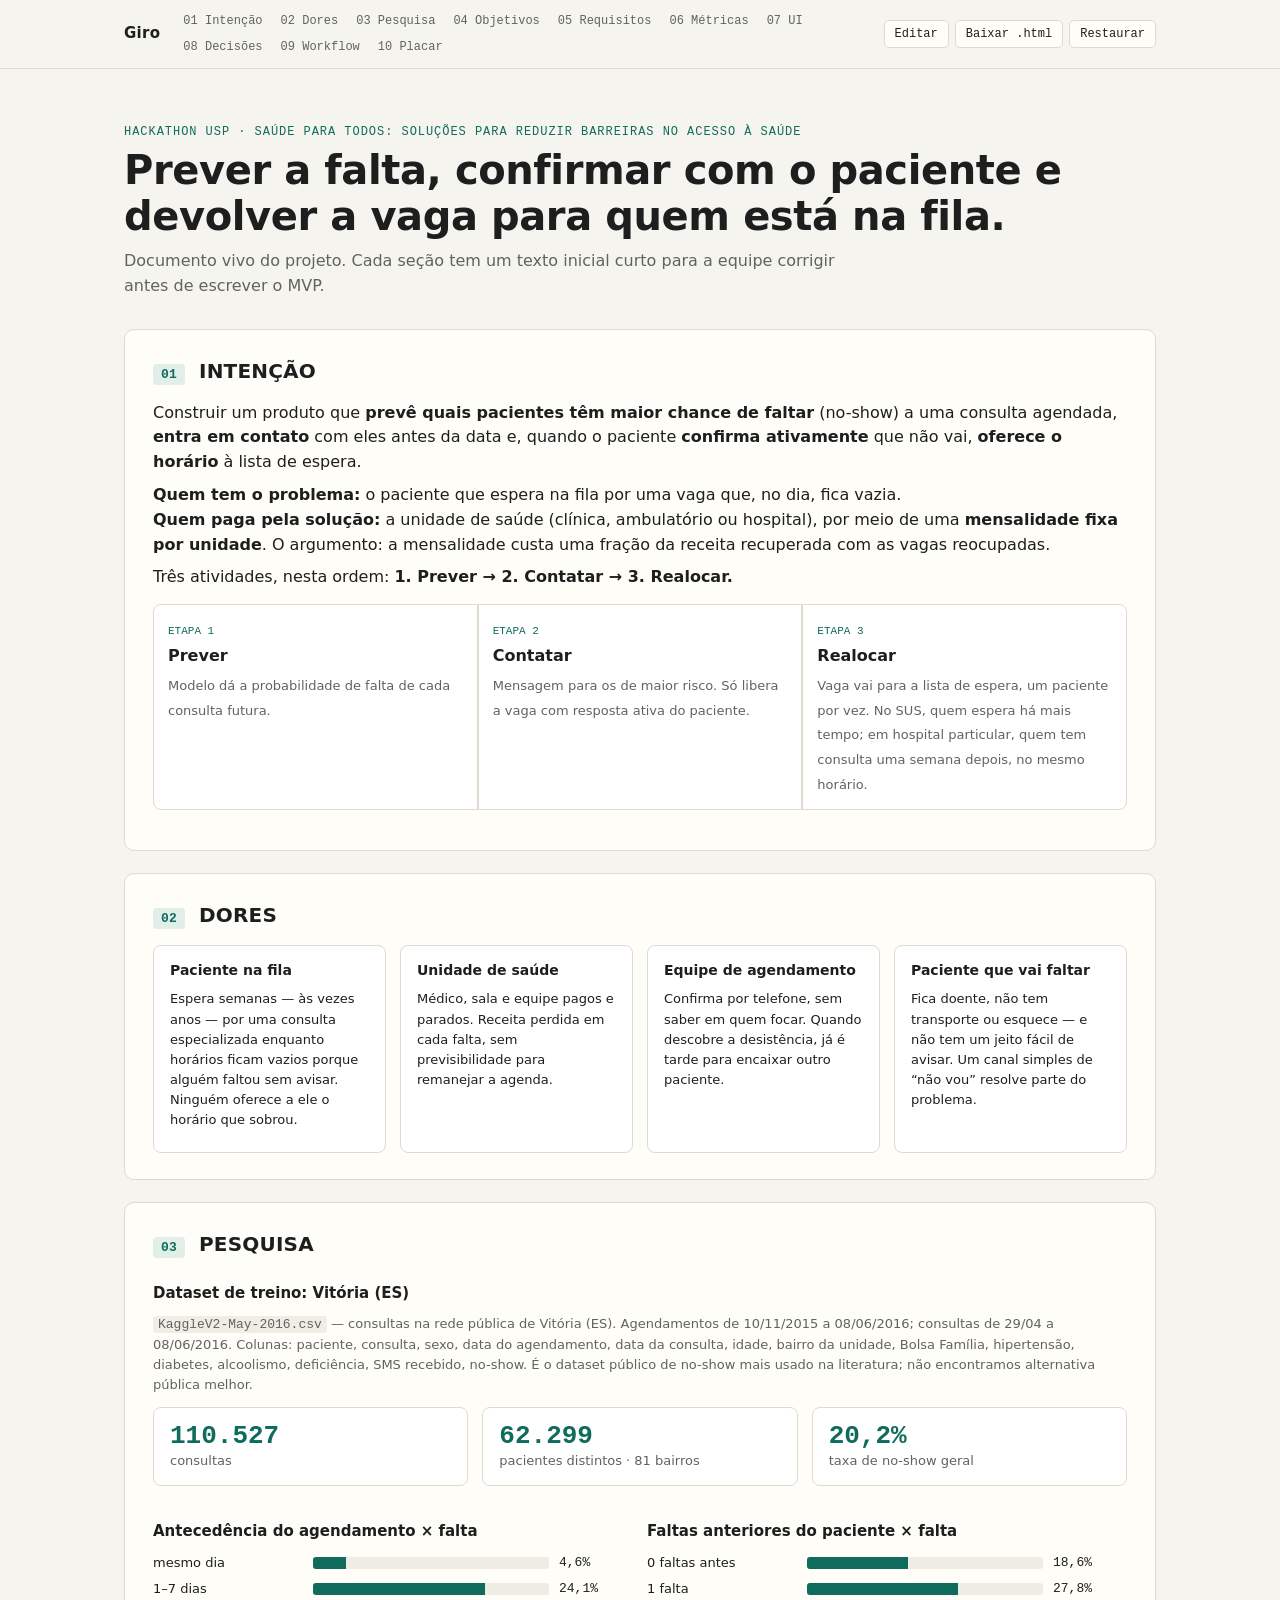
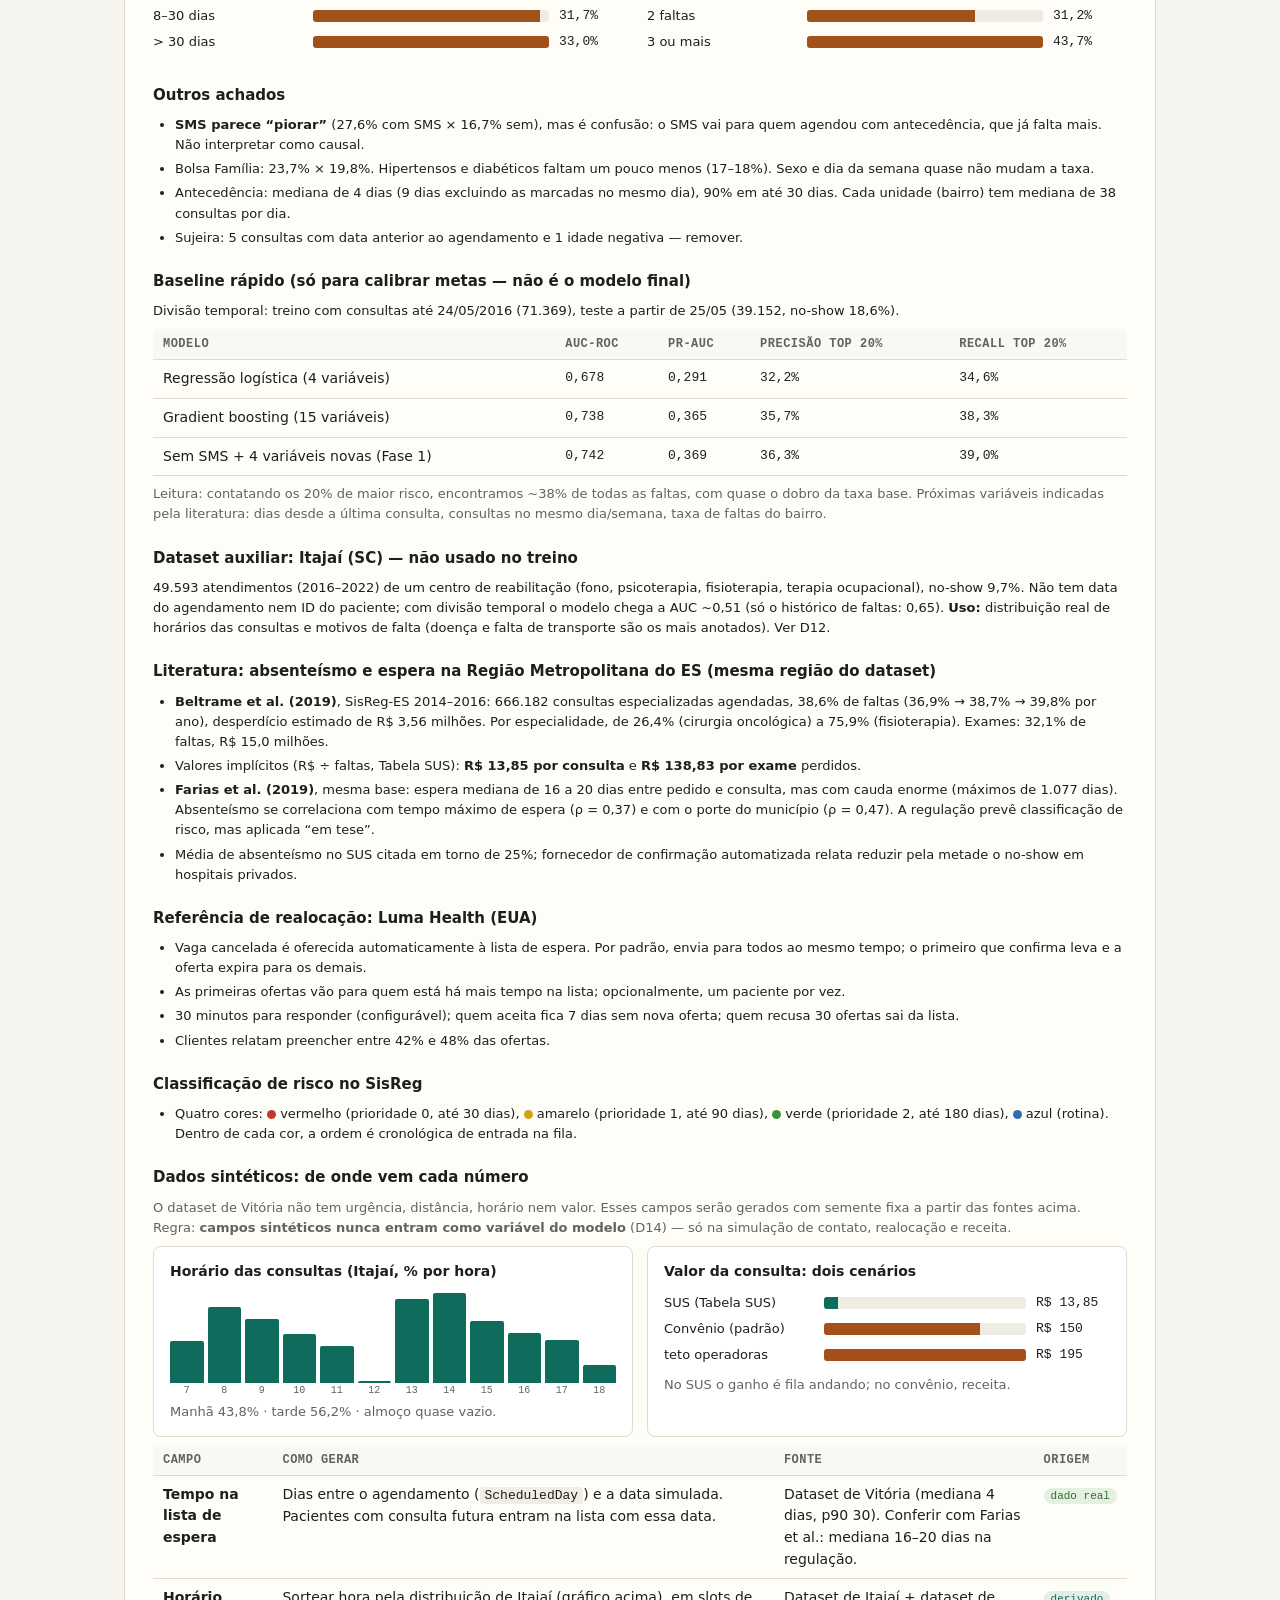
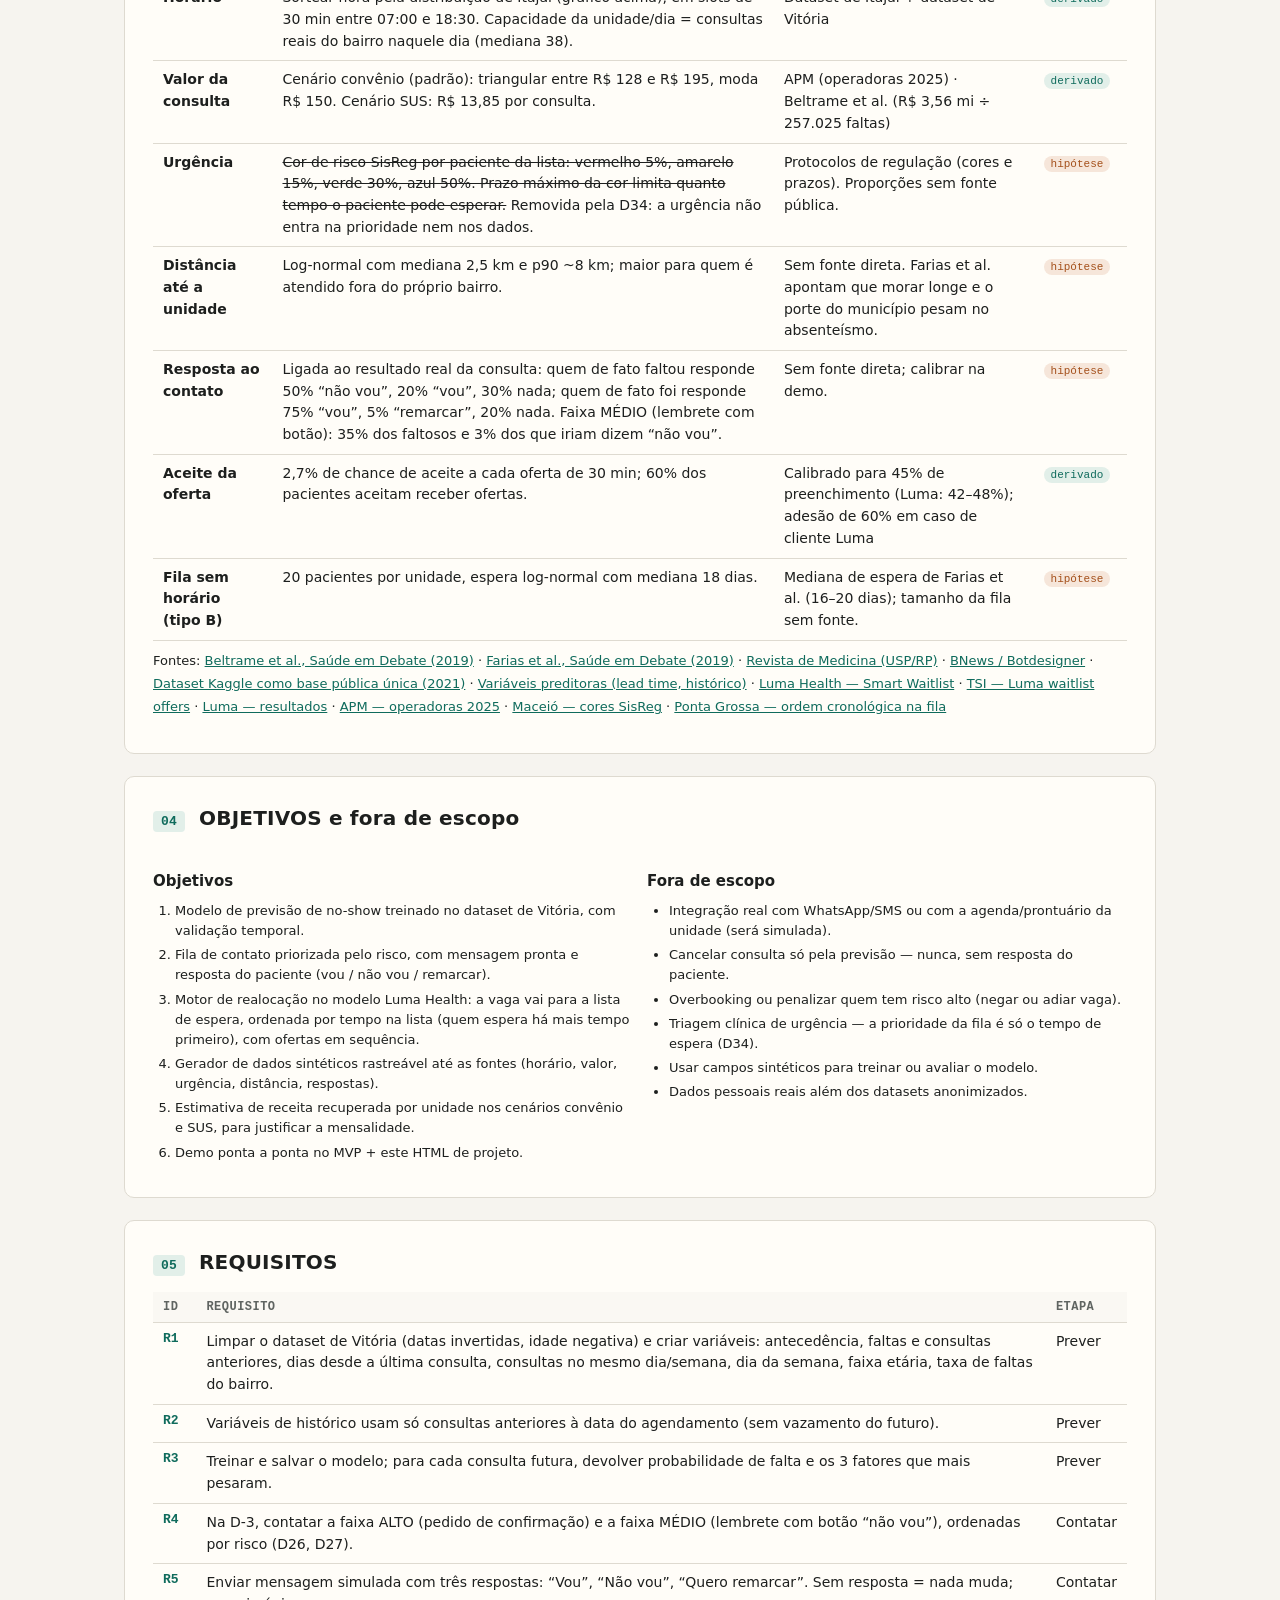
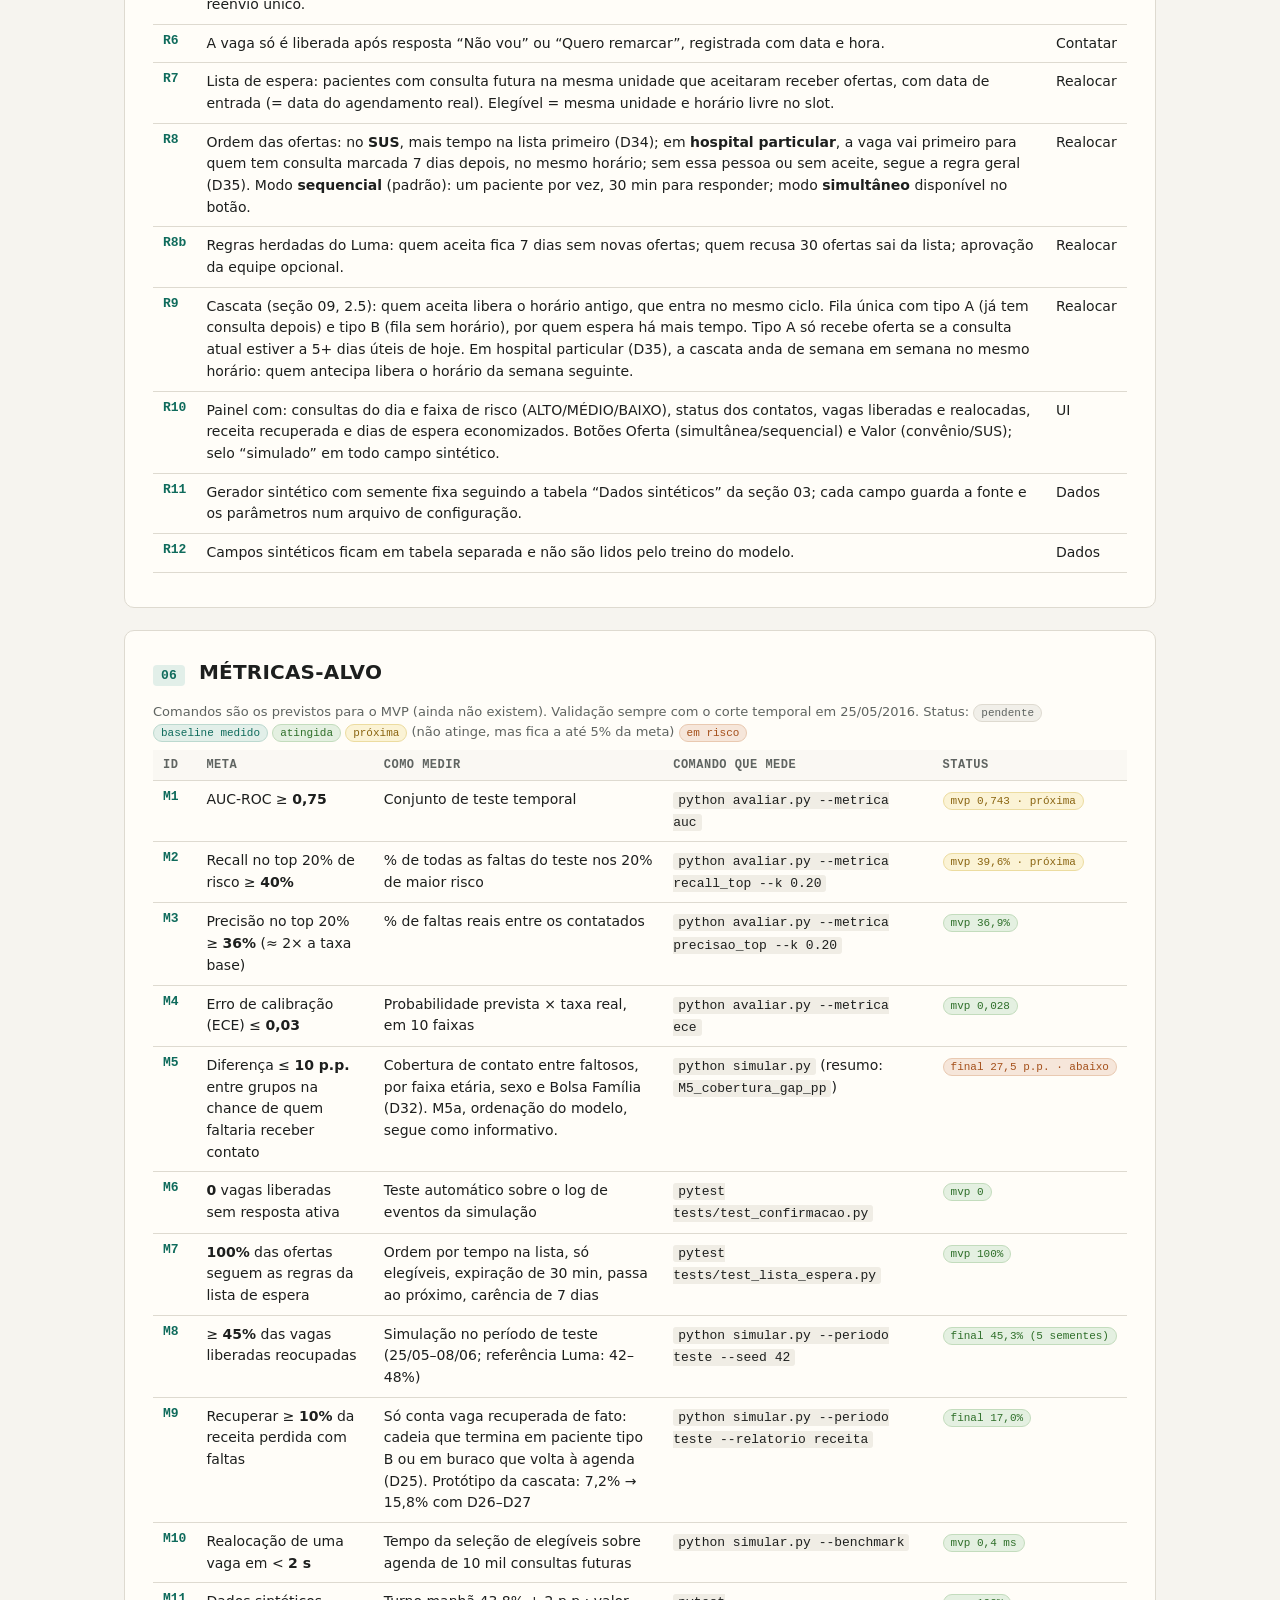
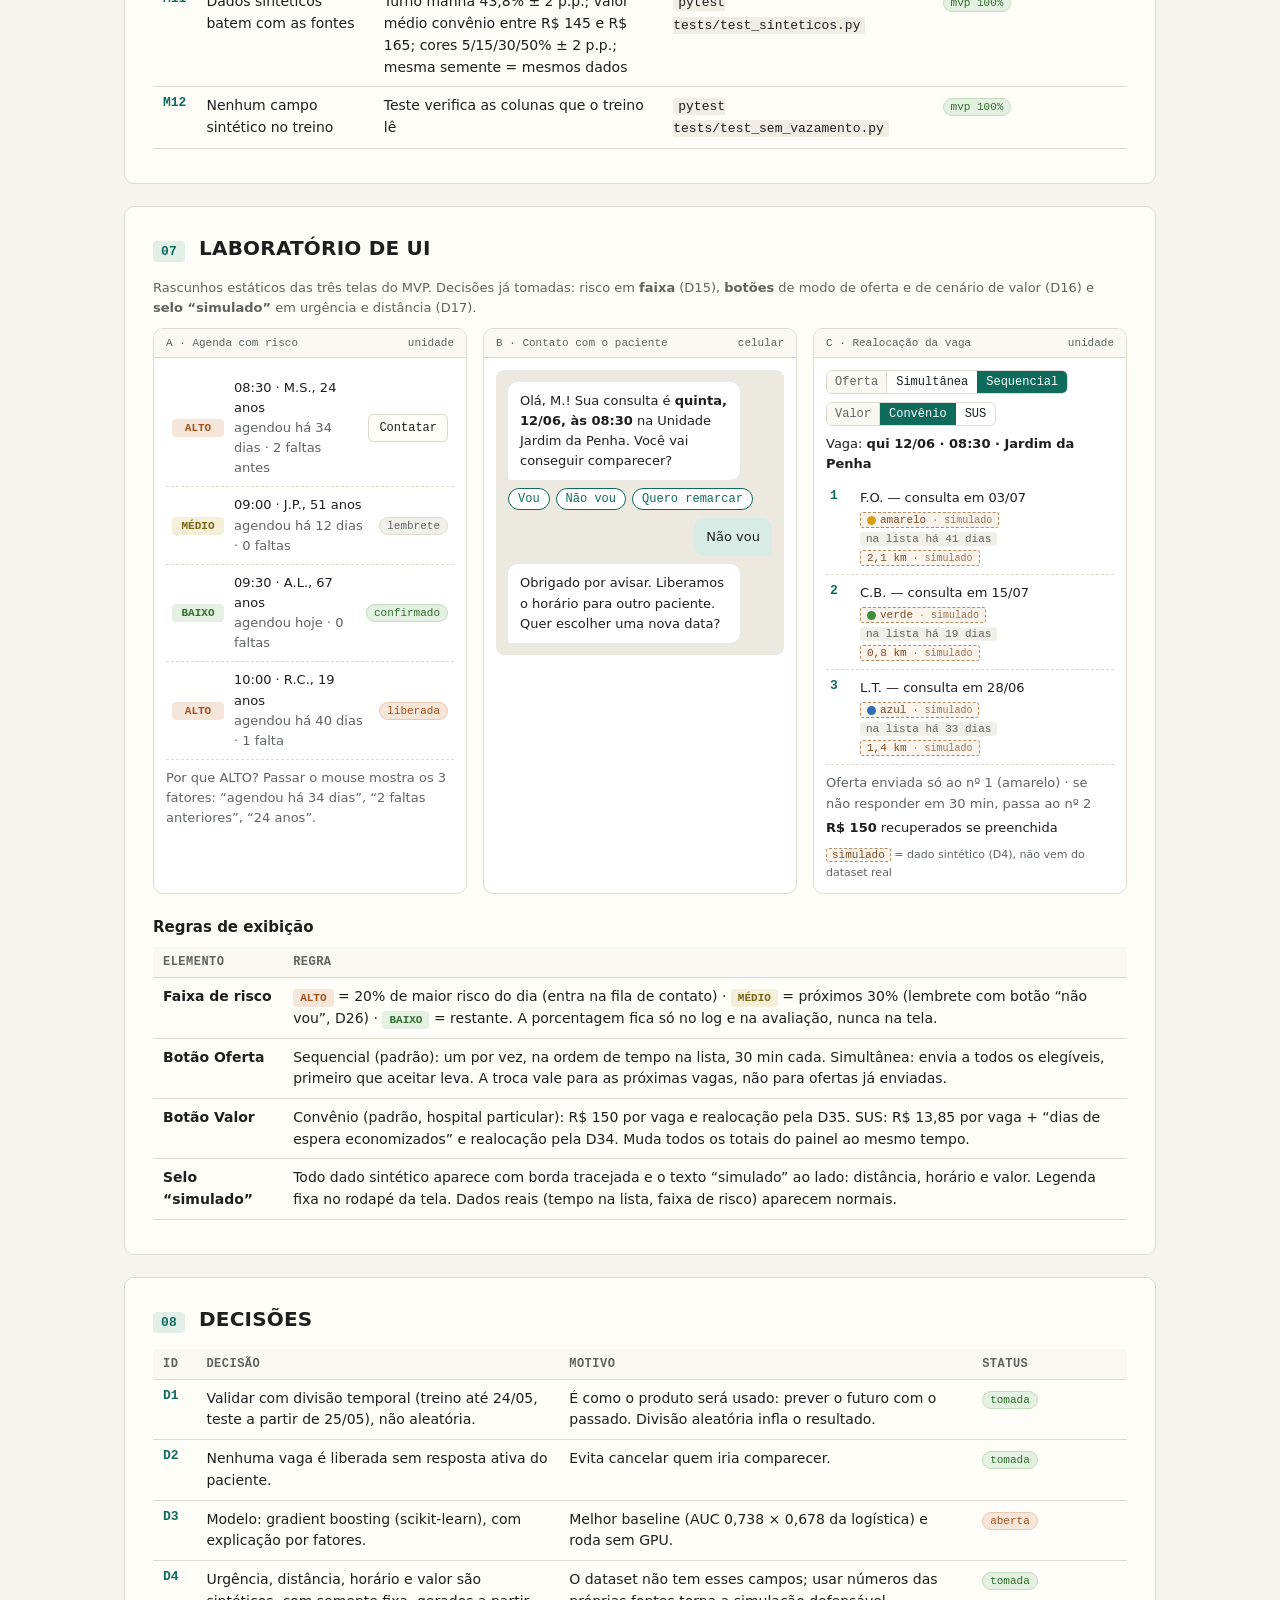
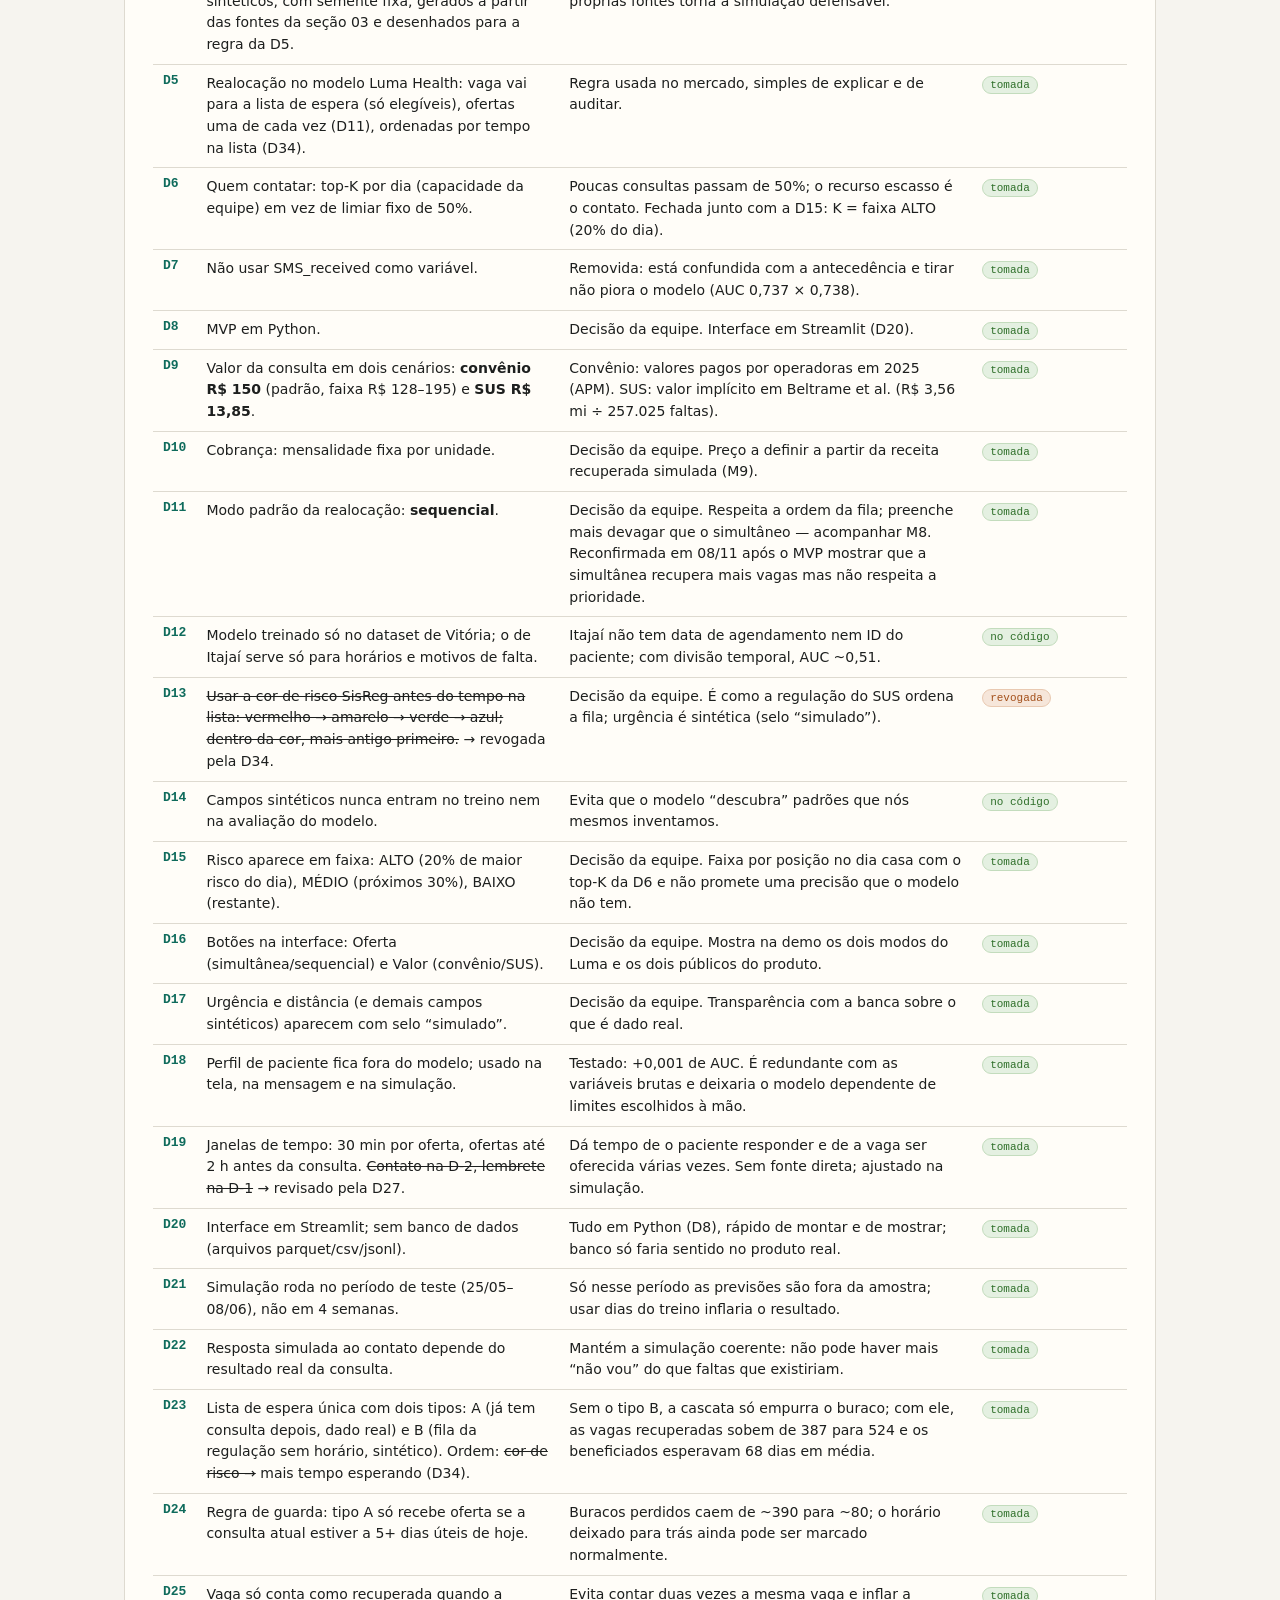
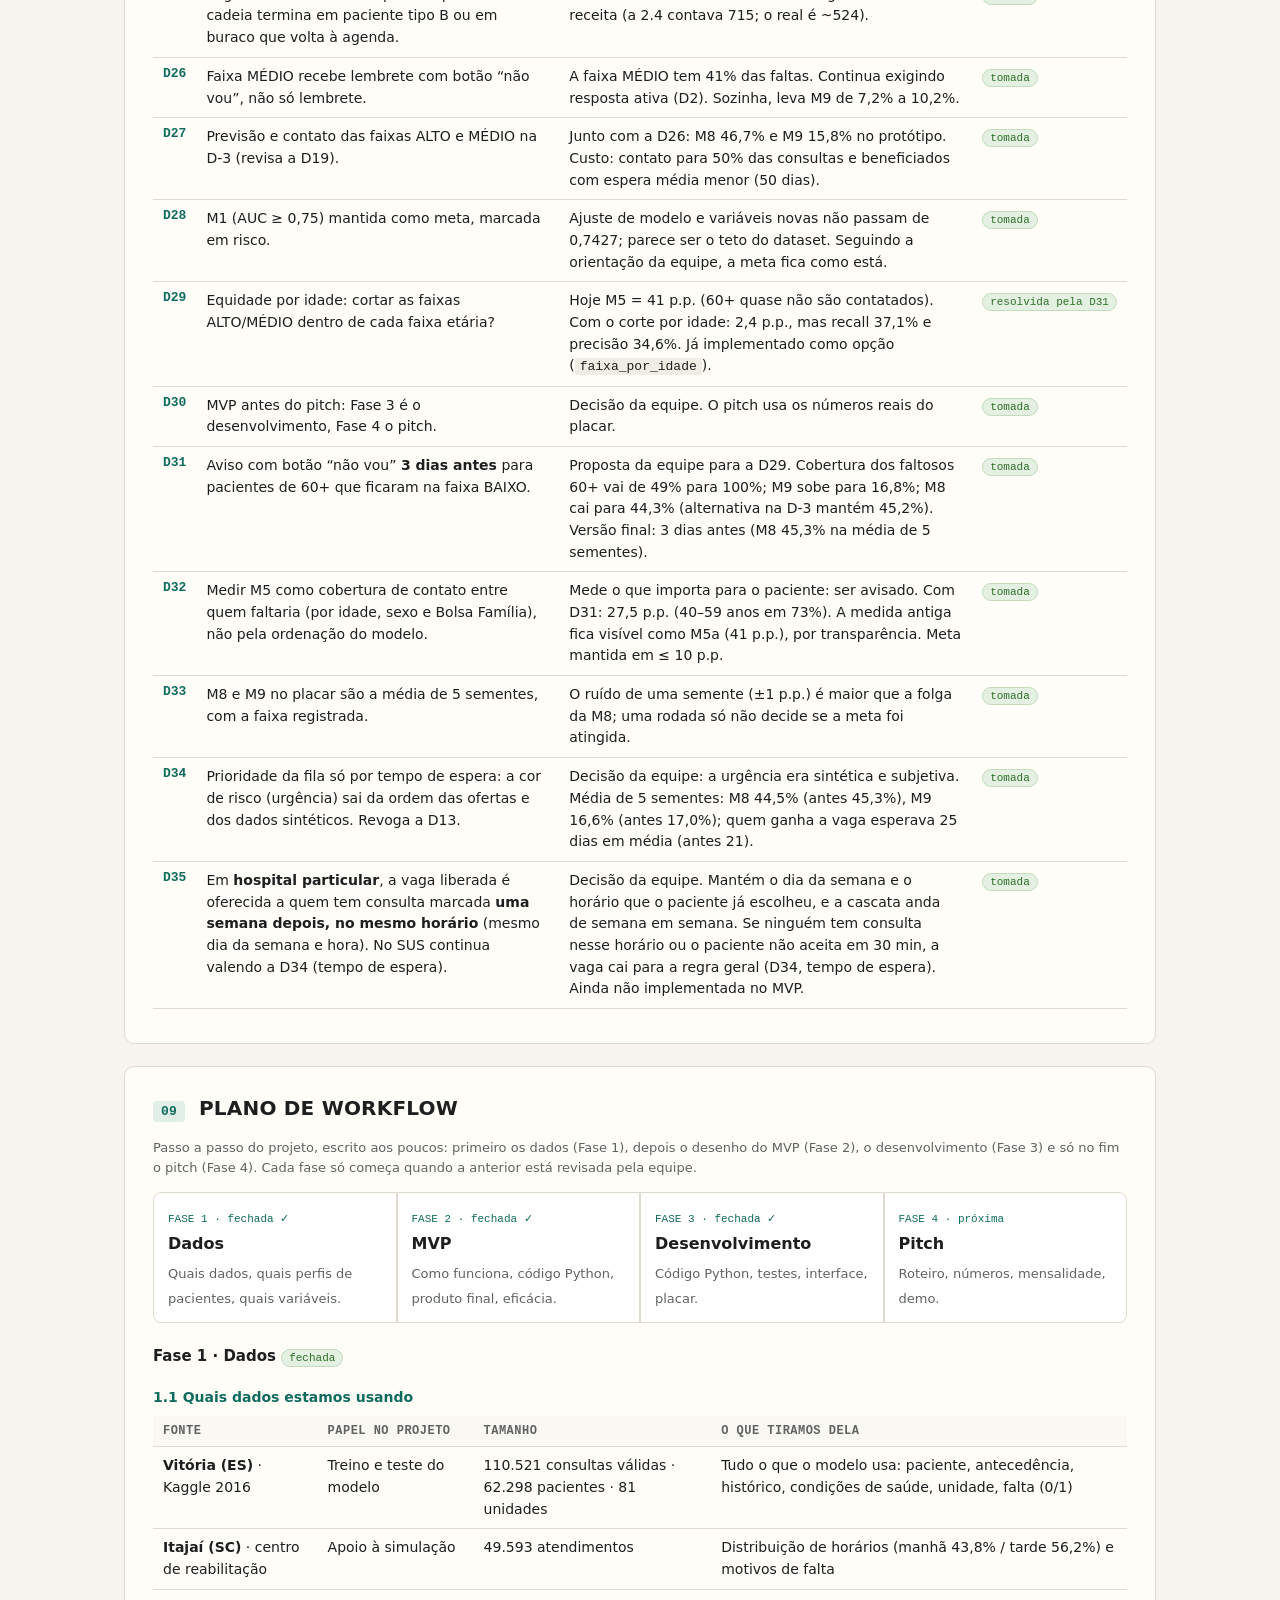
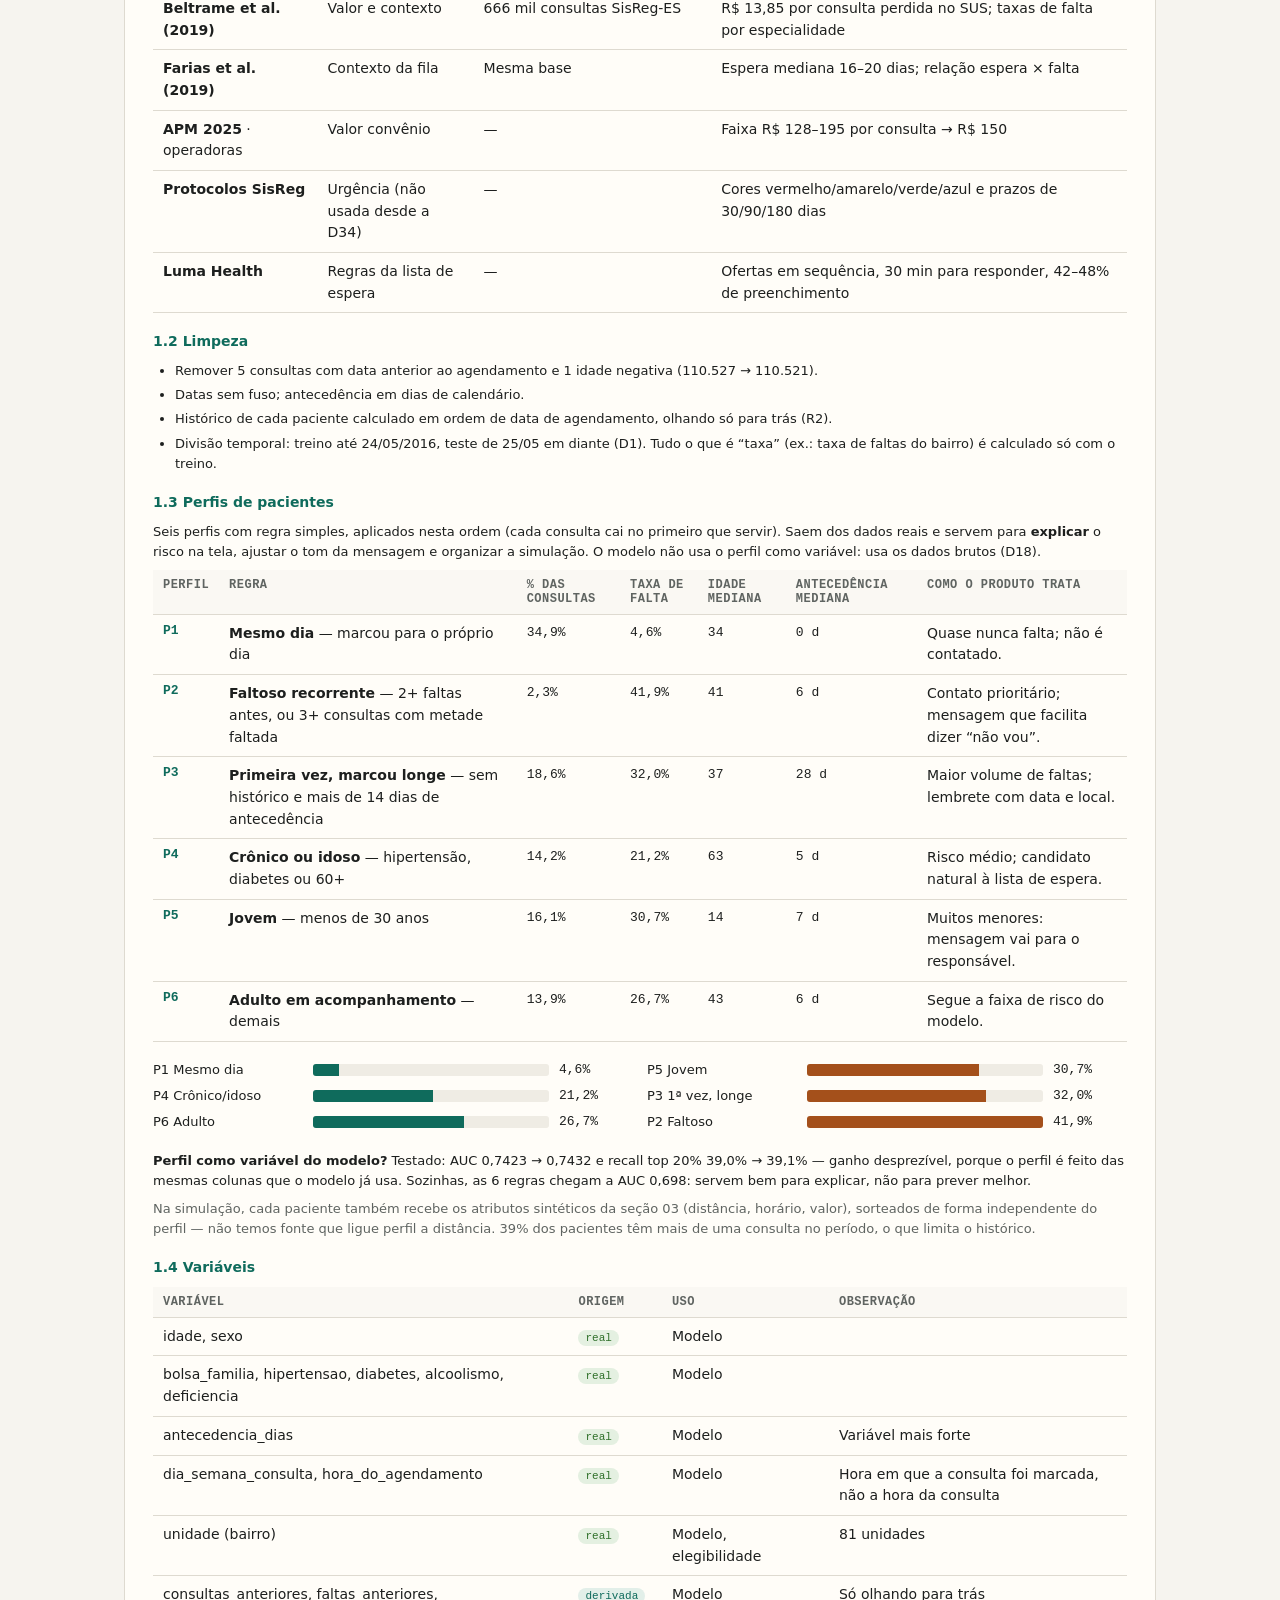
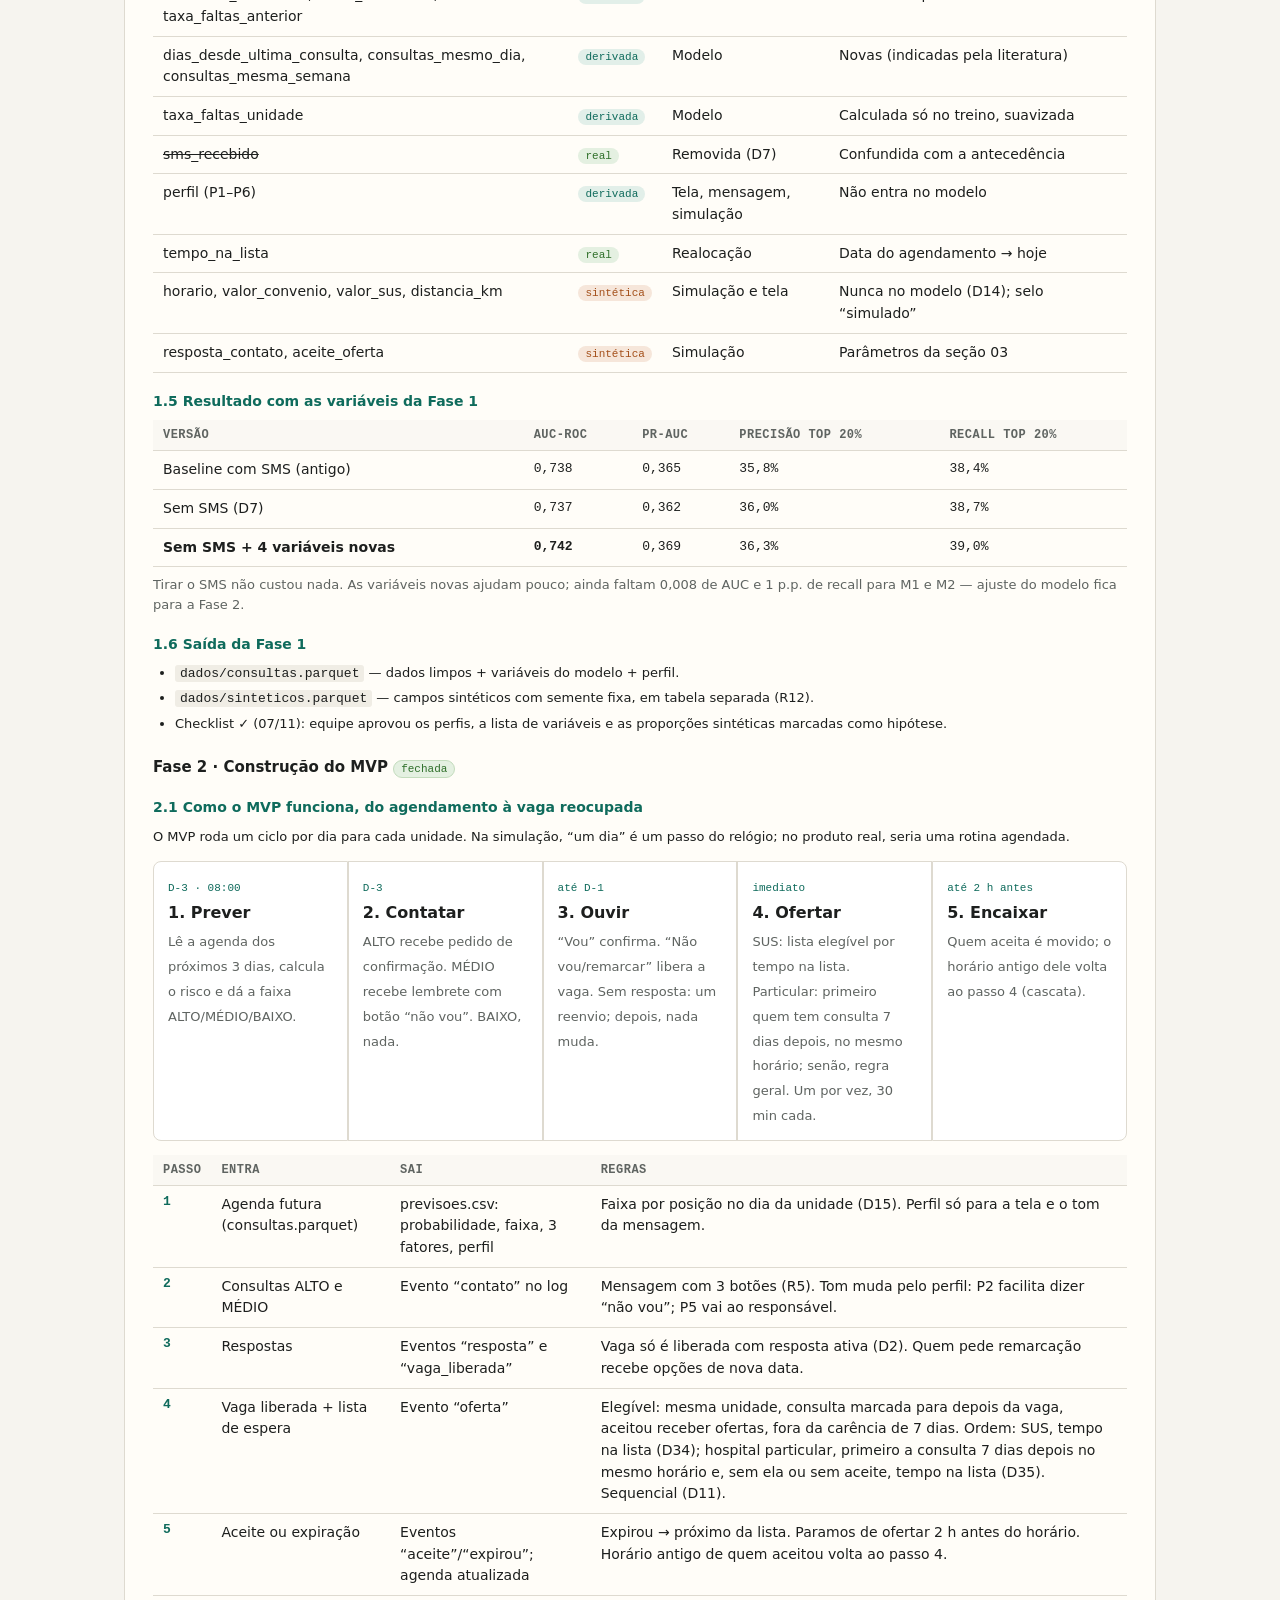
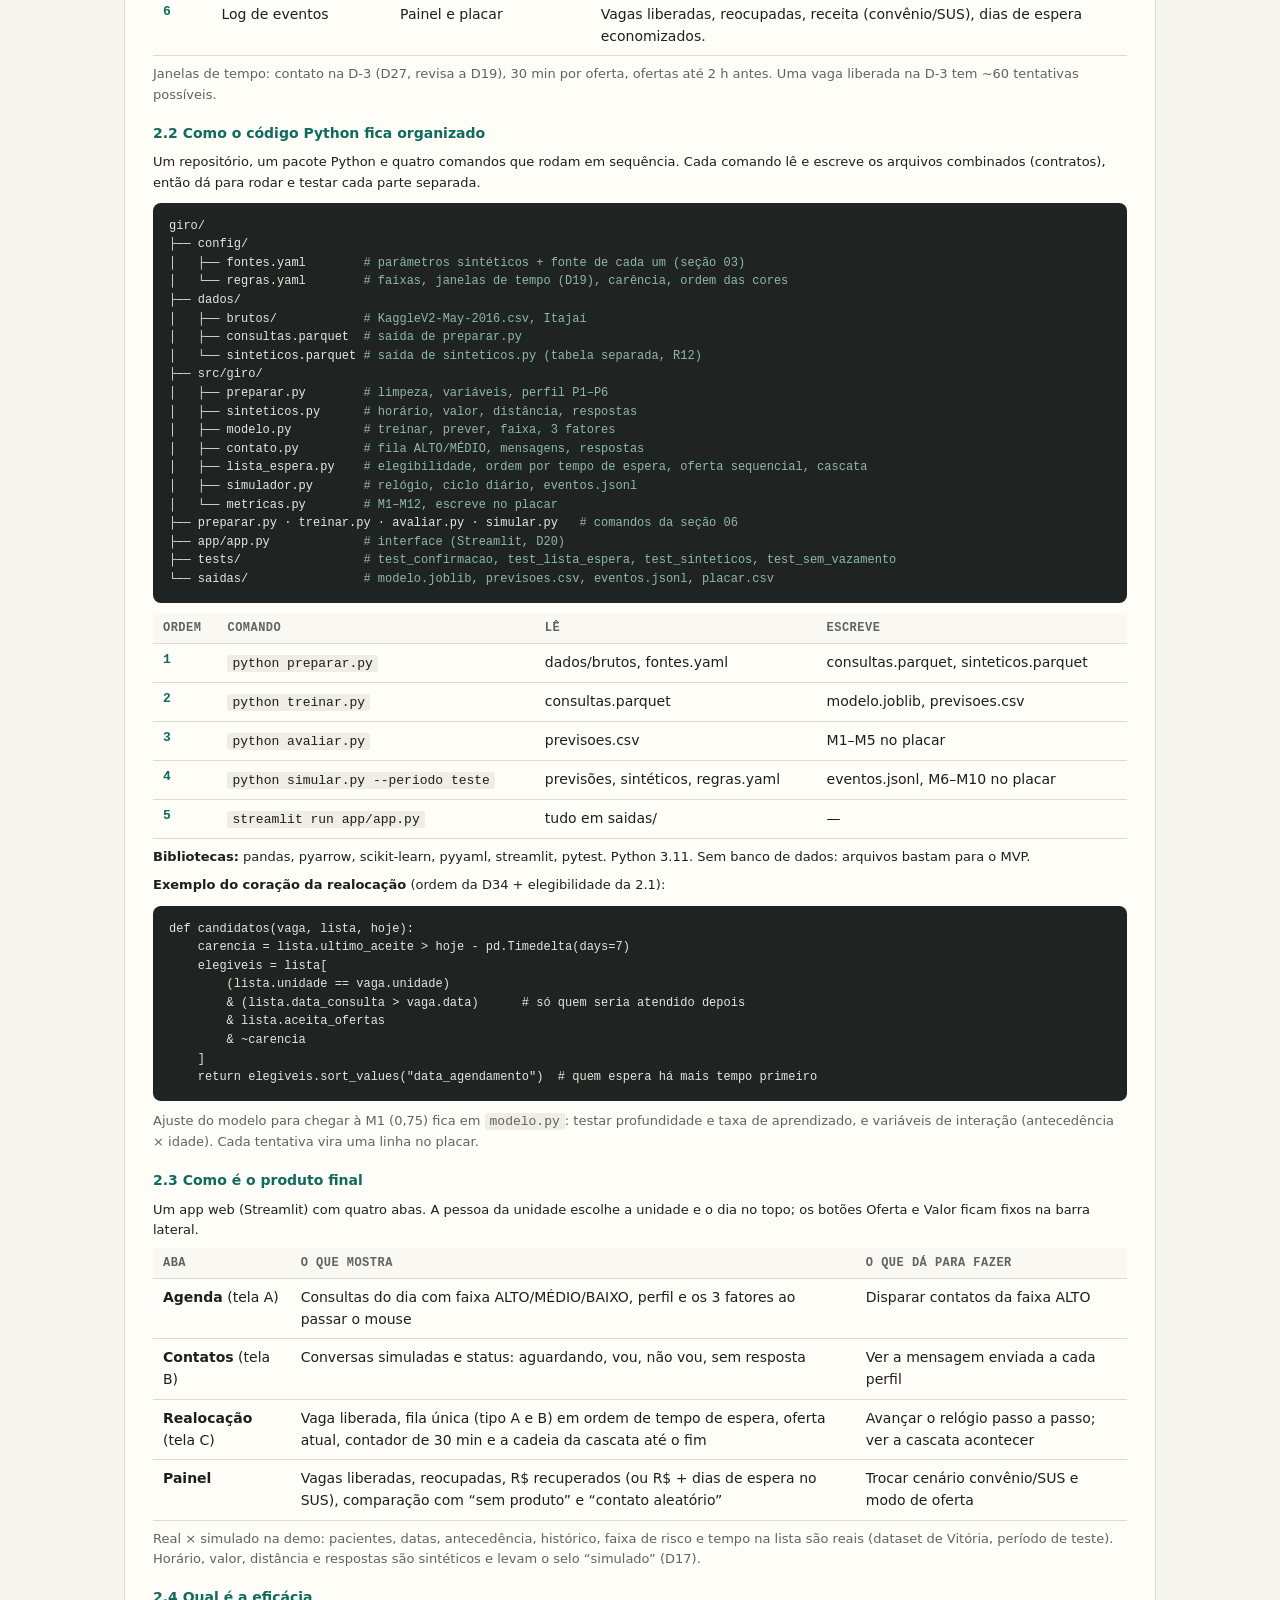
==== commit b690656f: "Documenta a regra de realocação para hospitais particulares (D35) Em hospital particular, a vaga lib" ====
--- a/giro/projeto.html
+++ b/giro/projeto.html
@@ -170,7 +170,7 @@
     <div class="flow">
       <div class="step"><span class="k">ETAPA 1</span><b>Prever</b><span class="small muted">Modelo dá a probabilidade de falta de cada consulta futura.</span></div>
       <div class="step"><span class="k">ETAPA 2</span><b>Contatar</b><span class="small muted">Mensagem para os de maior risco. Só libera a vaga com resposta ativa do paciente.</span></div>
-      <div class="step"><span class="k">ETAPA 3</span><b>Realocar</b><span class="small muted">Vaga vai para a lista de espera, por ordem de quem espera há mais tempo, um paciente por vez.</span></div>
+      <div class="step"><span class="k">ETAPA 3</span><b>Realocar</b><span class="small muted">Vaga vai para a lista de espera, um paciente por vez. No SUS, quem espera há mais tempo; em hospital particular, quem tem consulta uma semana depois, no mesmo horário.</span></div>
     </div>
   </section>
 
@@ -351,9 +351,9 @@
       <tr><td class="id">R5</td><td>Enviar mensagem simulada com três respostas: “Vou”, “Não vou”, “Quero remarcar”. Sem resposta = nada muda; reenvio único.</td><td>Contatar</td></tr>
       <tr><td class="id">R6</td><td>A vaga só é liberada após resposta “Não vou” ou “Quero remarcar”, registrada com data e hora.</td><td>Contatar</td></tr>
       <tr><td class="id">R7</td><td>Lista de espera: pacientes com consulta futura na mesma unidade que aceitaram receber ofertas, com data de entrada (= data do agendamento real). Elegível = mesma unidade e horário livre no slot.</td><td>Realocar</td></tr>
-      <tr><td class="id">R8</td><td>Ordem das ofertas: mais tempo na lista primeiro (D34). Modo <b>sequencial</b> (padrão): um paciente por vez, 30 min para responder; modo <b>simultâneo</b> disponível no botão.</td><td>Realocar</td></tr>
+      <tr><td class="id">R8</td><td>Ordem das ofertas: no <b>SUS</b>, mais tempo na lista primeiro (D34); em <b>hospital particular</b>, a vaga vai primeiro para quem tem consulta marcada 7 dias depois, no mesmo horário; sem essa pessoa ou sem aceite, segue a regra geral (D35). Modo <b>sequencial</b> (padrão): um paciente por vez, 30 min para responder; modo <b>simultâneo</b> disponível no botão.</td><td>Realocar</td></tr>
       <tr><td class="id">R8b</td><td>Regras herdadas do Luma: quem aceita fica 7 dias sem novas ofertas; quem recusa 30 ofertas sai da lista; aprovação da equipe opcional.</td><td>Realocar</td></tr>
-      <tr><td class="id">R9</td><td>Cascata (seção 09, 2.5): quem aceita libera o horário antigo, que entra no mesmo ciclo. Fila única com tipo A (já tem consulta depois) e tipo B (fila sem horário), por quem espera há mais tempo. Tipo A só recebe oferta se a consulta atual estiver a 5+ dias úteis de hoje.</td><td>Realocar</td></tr>
+      <tr><td class="id">R9</td><td>Cascata (seção 09, 2.5): quem aceita libera o horário antigo, que entra no mesmo ciclo. Fila única com tipo A (já tem consulta depois) e tipo B (fila sem horário), por quem espera há mais tempo. Tipo A só recebe oferta se a consulta atual estiver a 5+ dias úteis de hoje. Em hospital particular (D35), a cascata anda de semana em semana no mesmo horário: quem antecipa libera o horário da semana seguinte.</td><td>Realocar</td></tr>
       <tr><td class="id">R10</td><td>Painel com: consultas do dia e faixa de risco (ALTO/MÉDIO/BAIXO), status dos contatos, vagas liberadas e realocadas, receita recuperada e dias de espera economizados. Botões Oferta (simultânea/sequencial) e Valor (convênio/SUS); selo “simulado” em todo campo sintético.</td><td>UI</td></tr>
       <tr><td class="id">R11</td><td>Gerador sintético com semente fixa seguindo a tabela “Dados sintéticos” da seção 03; cada campo guarda a fonte e os parâmetros num arquivo de configuração.</td><td>Dados</td></tr>
       <tr><td class="id">R12</td><td>Campos sintéticos ficam em tabela separada e não são lidos pelo treino do modelo.</td><td>Dados</td></tr>
@@ -430,7 +430,7 @@
         <tr><th>Elemento</th><th>Regra</th></tr>
         <tr><td><b>Faixa de risco</b></td><td><span class="risk r-hi">ALTO</span> = 20% de maior risco do dia (entra na fila de contato) · <span class="risk r-md">MÉDIO</span> = próximos 30% (lembrete com botão “não vou”, D26) · <span class="risk r-lo">BAIXO</span> = restante. A porcentagem fica só no log e na avaliação, nunca na tela.</td></tr>
         <tr><td><b>Botão Oferta</b></td><td>Sequencial (padrão): um por vez, na ordem de tempo na lista, 30 min cada. Simultânea: envia a todos os elegíveis, primeiro que aceitar leva. A troca vale para as próximas vagas, não para ofertas já enviadas.</td></tr>
-        <tr><td><b>Botão Valor</b></td><td>Convênio (padrão): R$ 150 por vaga. SUS: R$ 13,85 por vaga + “dias de espera economizados”. Muda todos os totais do painel ao mesmo tempo.</td></tr>
+        <tr><td><b>Botão Valor</b></td><td>Convênio (padrão, hospital particular): R$ 150 por vaga e realocação pela D35. SUS: R$ 13,85 por vaga + “dias de espera economizados” e realocação pela D34. Muda todos os totais do painel ao mesmo tempo.</td></tr>
         <tr><td><b>Selo “simulado”</b></td><td>Todo dado sintético aparece com borda tracejada e o texto “simulado” ao lado: distância, horário e valor. Legenda fixa no rodapé da tela. Dados reais (tempo na lista, faixa de risco) aparecem normais.</td></tr>
       </table>
     </div>
@@ -476,6 +476,7 @@
       <tr><td class="id">D32</td><td>Medir M5 como cobertura de contato entre quem faltaria (por idade, sexo e Bolsa Família), não pela ordenação do modelo.</td><td>Mede o que importa para o paciente: ser avisado. Com D31: 27,5 p.p. (40–59 anos em 73%). A medida antiga fica visível como M5a (41 p.p.), por transparência. Meta mantida em ≤ 10 p.p.</td><td><span class="tag ok">tomada</span></td></tr>
       <tr><td class="id">D33</td><td>M8 e M9 no placar são a média de 5 sementes, com a faixa registrada.</td><td>O ruído de uma semente (±1 p.p.) é maior que a folga da M8; uma rodada só não decide se a meta foi atingida.</td><td><span class="tag ok">tomada</span></td></tr>
       <tr><td class="id">D34</td><td>Prioridade da fila só por tempo de espera: a cor de risco (urgência) sai da ordem das ofertas e dos dados sintéticos. Revoga a D13.</td><td>Decisão da equipe: a urgência era sintética e subjetiva. Média de 5 sementes: M8 44,5% (antes 45,3%), M9 16,6% (antes 17,0%); quem ganha a vaga esperava 25 dias em média (antes 21).</td><td><span class="tag ok">tomada</span></td></tr>
+      <tr><td class="id">D35</td><td>Em <b>hospital particular</b>, a vaga liberada é oferecida a quem tem consulta marcada <b>uma semana depois, no mesmo horário</b> (mesmo dia da semana e hora). No SUS continua valendo a D34 (tempo de espera).</td><td>Decisão da equipe. Mantém o dia da semana e o horário que o paciente já escolheu, e a cascata anda de semana em semana. Se ninguém tem consulta nesse horário ou o paciente não aceita em 30 min, a vaga cai para a regra geral (D34, tempo de espera). Ainda não implementada no MVP.</td><td><span class="tag ok">tomada</span></td></tr>
     </table>
   </section>
 
@@ -580,7 +581,7 @@
       <div class="step"><span class="k">D-3 · 08:00</span><b>1. Prever</b><span class="small muted">Lê a agenda dos próximos 3 dias, calcula o risco e dá a faixa ALTO/MÉDIO/BAIXO.</span></div>
       <div class="step"><span class="k">D-3</span><b>2. Contatar</b><span class="small muted">ALTO recebe pedido de confirmação. MÉDIO recebe lembrete com botão “não vou”. BAIXO, nada.</span></div>
       <div class="step"><span class="k">até D-1</span><b>3. Ouvir</b><span class="small muted">“Vou” confirma. “Não vou/remarcar” libera a vaga. Sem resposta: um reenvio; depois, nada muda.</span></div>
-      <div class="step"><span class="k">imediato</span><b>4. Ofertar</b><span class="small muted">Lista de espera elegível, por tempo na lista. Um por vez, 30 min cada.</span></div>
+      <div class="step"><span class="k">imediato</span><b>4. Ofertar</b><span class="small muted">SUS: lista elegível por tempo na lista. Particular: primeiro quem tem consulta 7 dias depois, no mesmo horário; senão, regra geral. Um por vez, 30 min cada.</span></div>
       <div class="step"><span class="k">até 2 h antes</span><b>5. Encaixar</b><span class="small muted">Quem aceita é movido; o horário antigo dele volta ao passo 4 (cascata).</span></div>
     </div>
     <table data-edit>
@@ -588,7 +589,7 @@
       <tr><td class="id">1</td><td>Agenda futura (consultas.parquet)</td><td>previsoes.csv: probabilidade, faixa, 3 fatores, perfil</td><td>Faixa por posição no dia da unidade (D15). Perfil só para a tela e o tom da mensagem.</td></tr>
       <tr><td class="id">2</td><td>Consultas ALTO e MÉDIO</td><td>Evento “contato” no log</td><td>Mensagem com 3 botões (R5). Tom muda pelo perfil: P2 facilita dizer “não vou”; P5 vai ao responsável.</td></tr>
       <tr><td class="id">3</td><td>Respostas</td><td>Eventos “resposta” e “vaga_liberada”</td><td>Vaga só é liberada com resposta ativa (D2). Quem pede remarcação recebe opções de nova data.</td></tr>
-      <tr><td class="id">4</td><td>Vaga liberada + lista de espera</td><td>Evento “oferta”</td><td>Elegível: mesma unidade, consulta marcada para depois da vaga, aceitou receber ofertas, fora da carência de 7 dias. Ordem: tempo na lista (D34). Sequencial (D11).</td></tr>
+      <tr><td class="id">4</td><td>Vaga liberada + lista de espera</td><td>Evento “oferta”</td><td>Elegível: mesma unidade, consulta marcada para depois da vaga, aceitou receber ofertas, fora da carência de 7 dias. Ordem: SUS, tempo na lista (D34); hospital particular, primeiro a consulta 7 dias depois no mesmo horário e, sem ela ou sem aceite, tempo na lista (D35). Sequencial (D11).</td></tr>
       <tr><td class="id">5</td><td>Aceite ou expiração</td><td>Eventos “aceite”/“expirou”; agenda atualizada</td><td>Expirou → próximo da lista. Paramos de ofertar 2 h antes do horário. Horário antigo de quem aceitou volta ao passo 4.</td></tr>
       <tr><td class="id">6</td><td>Log de eventos</td><td>Painel e placar</td><td>Vagas liberadas, reocupadas, receita (convênio/SUS), dias de espera economizados.</td></tr>
     </table>
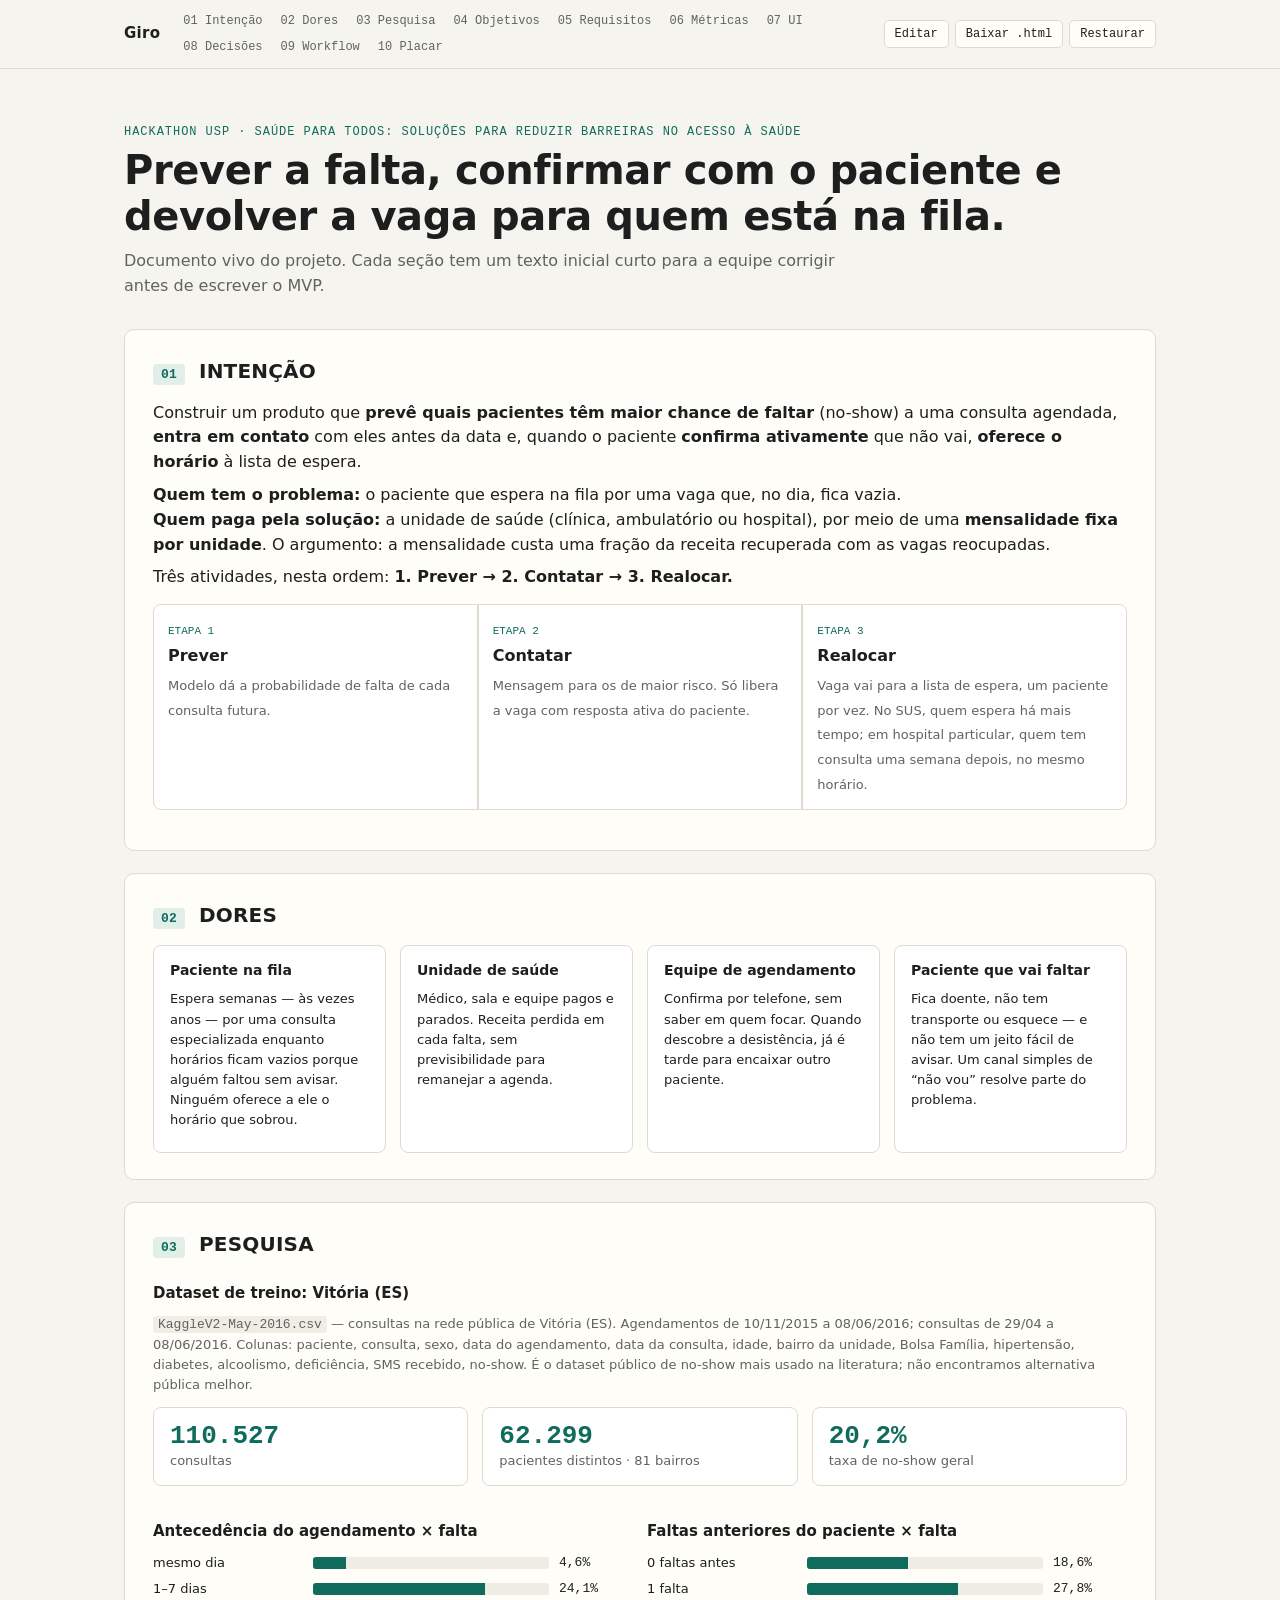
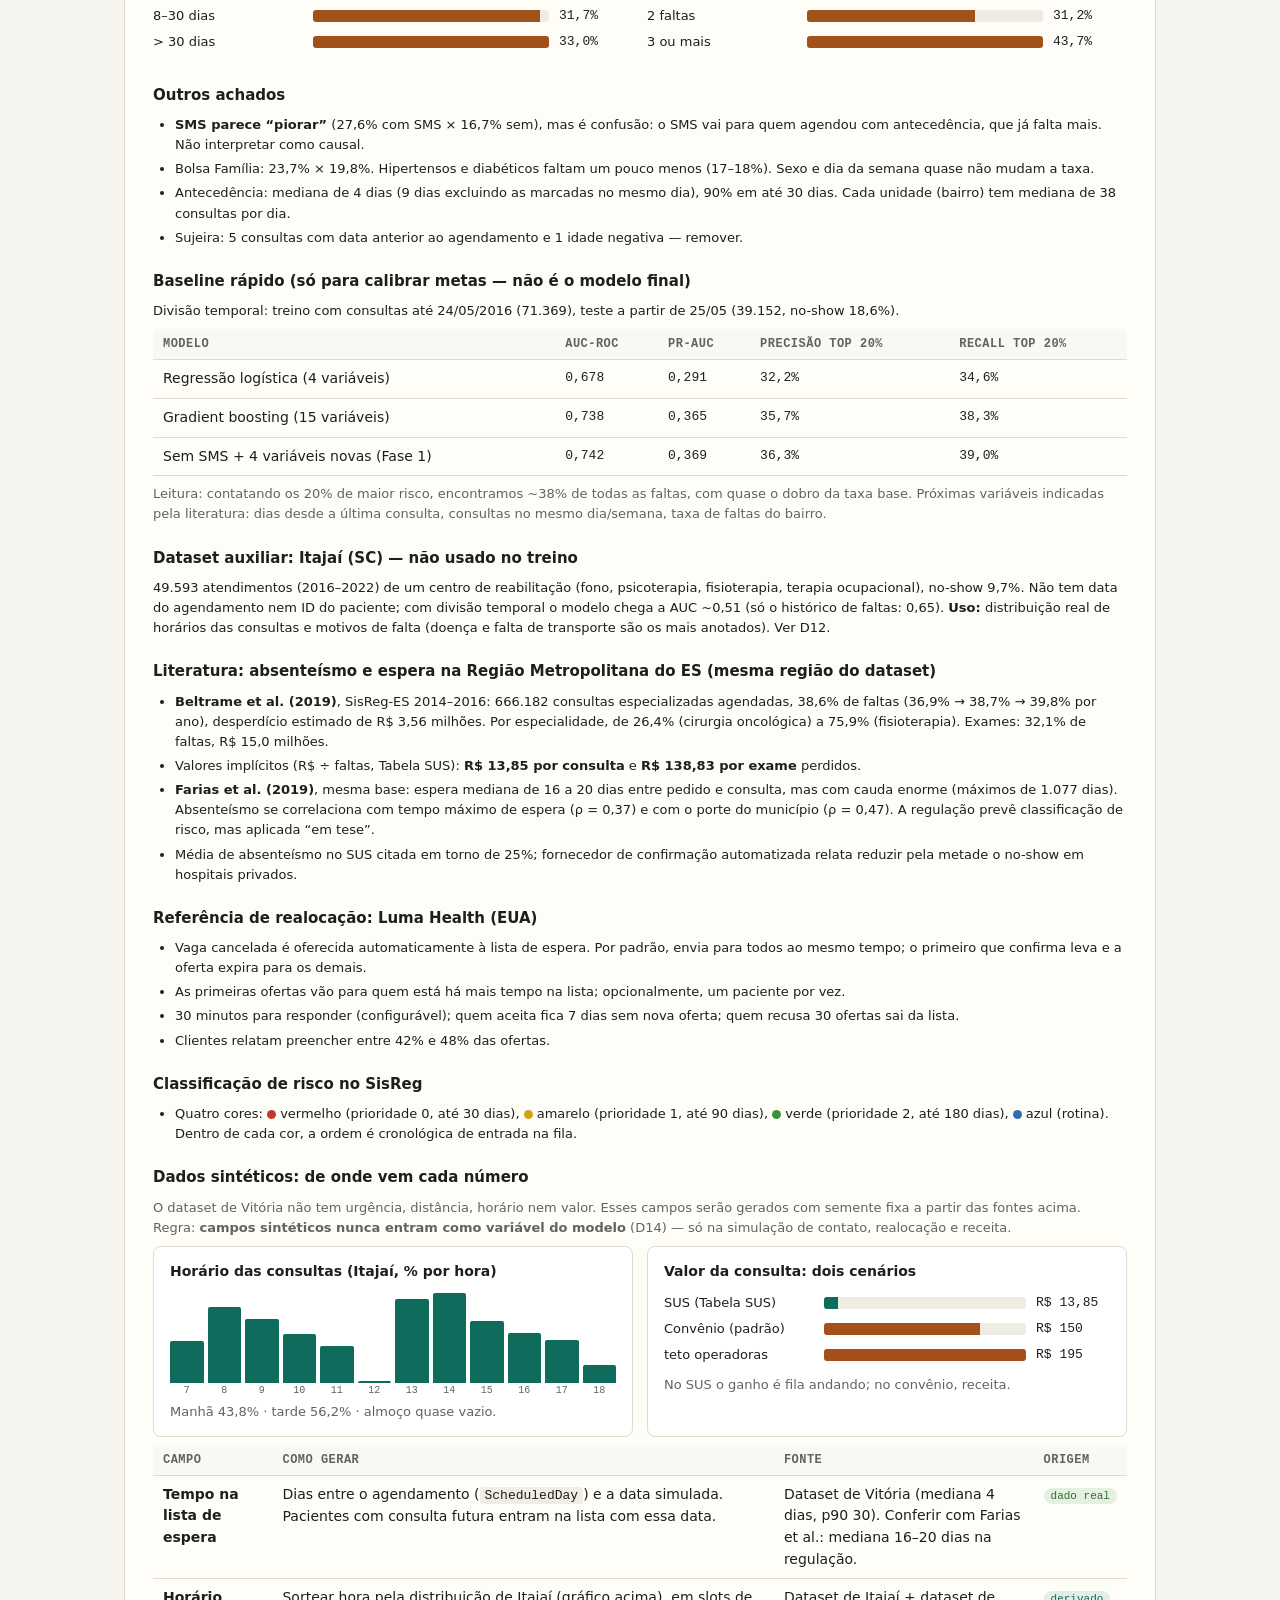
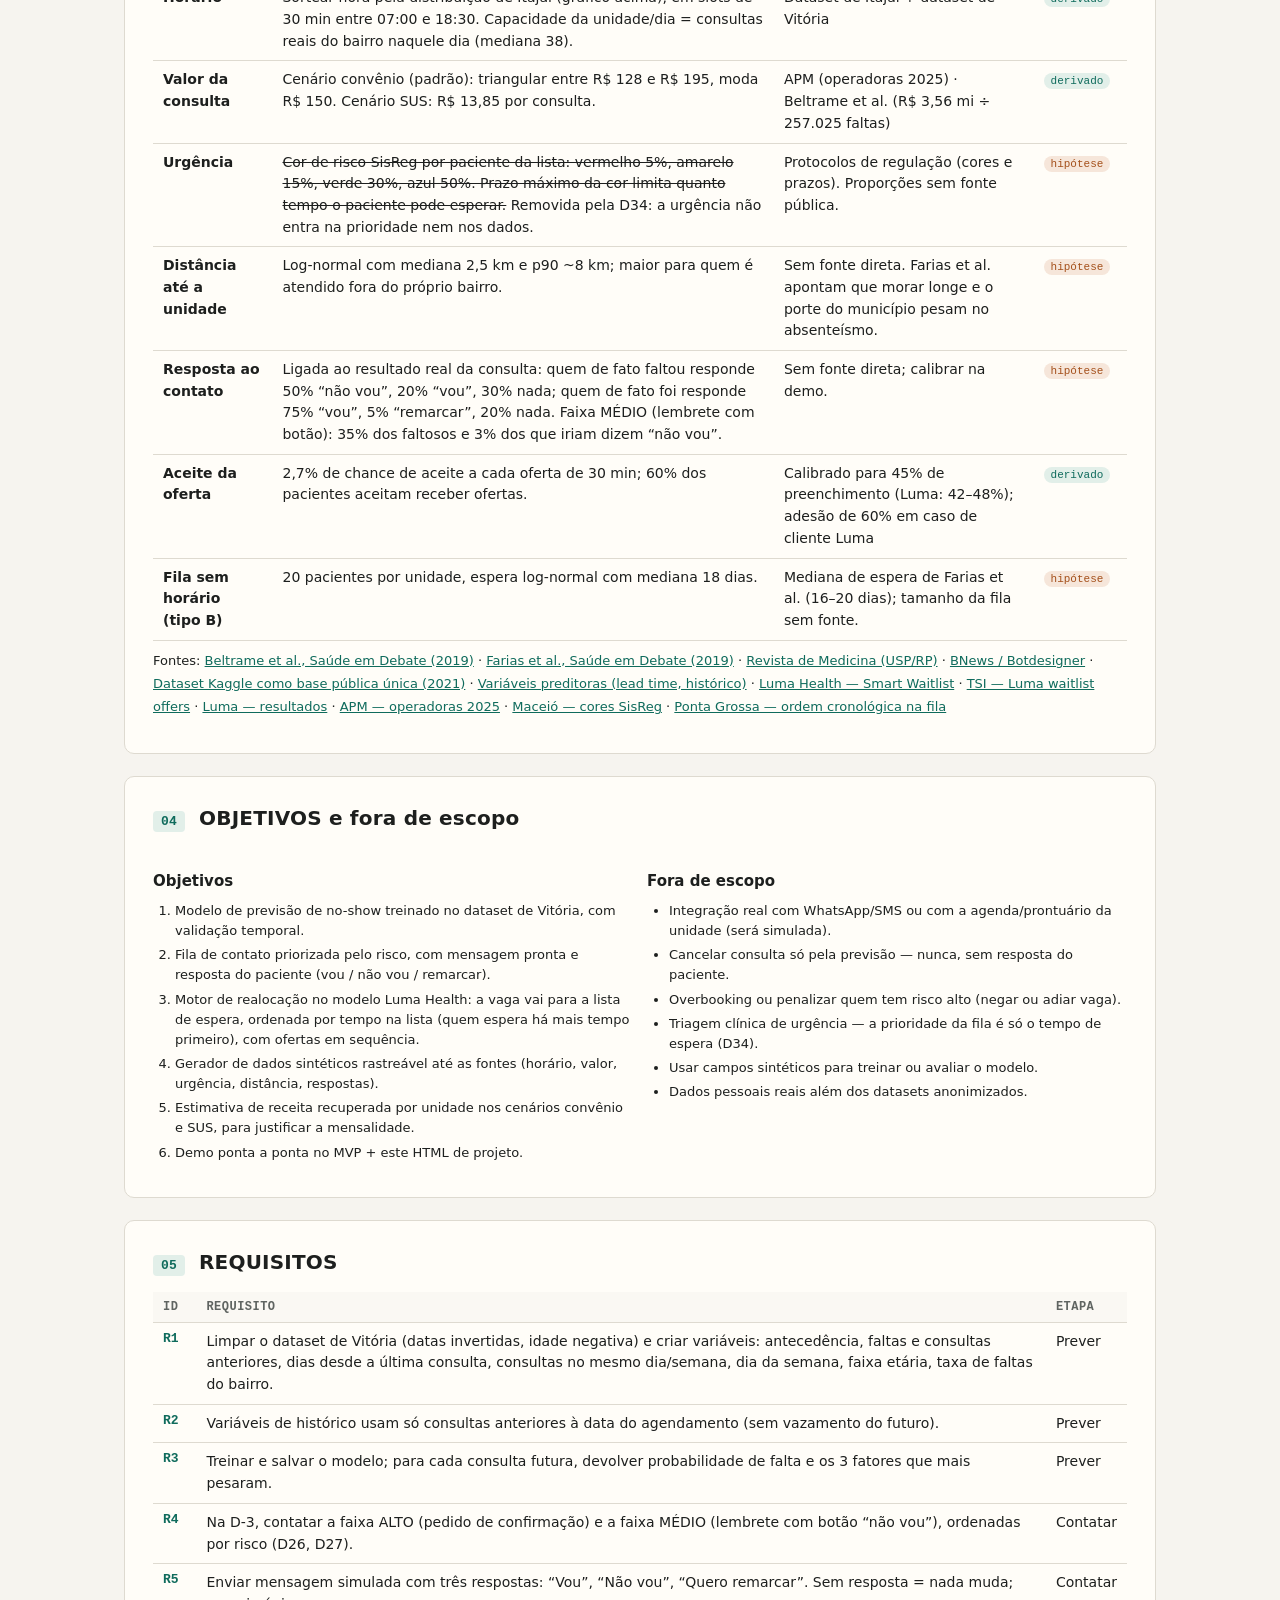
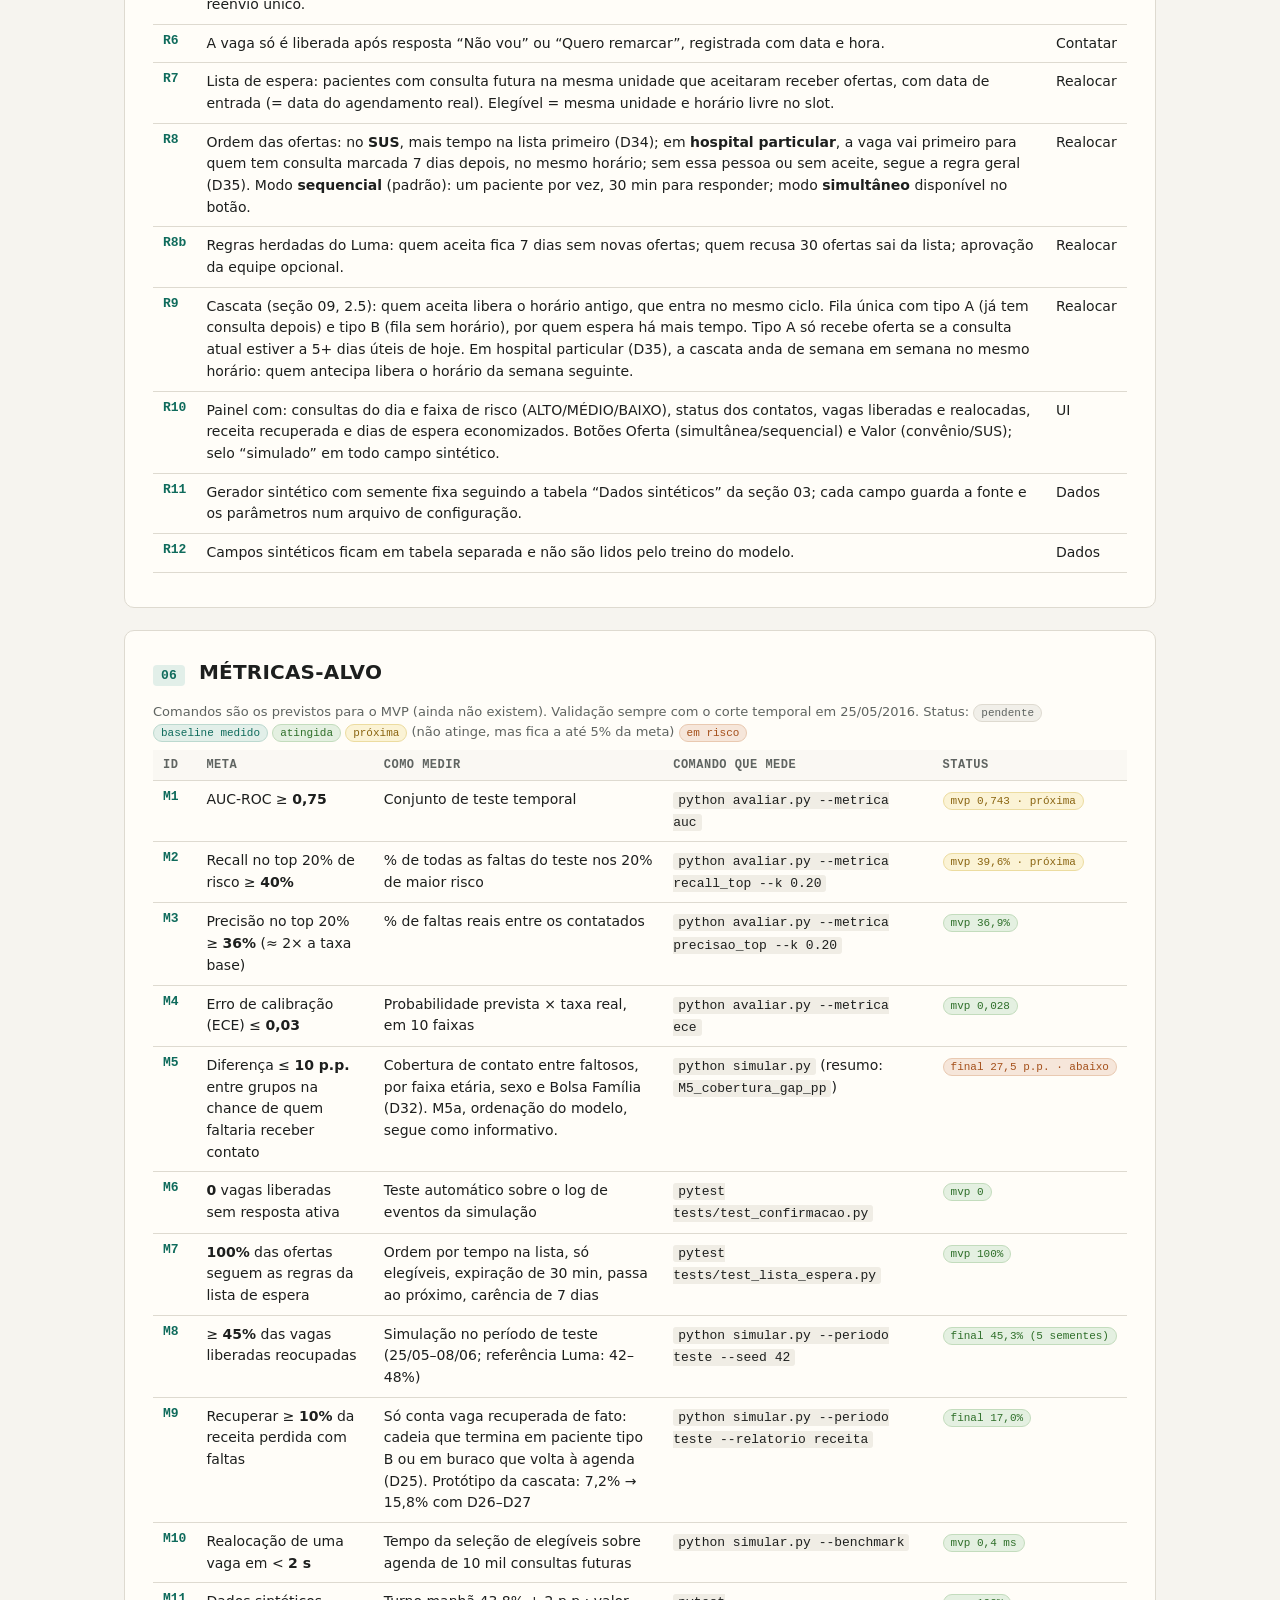
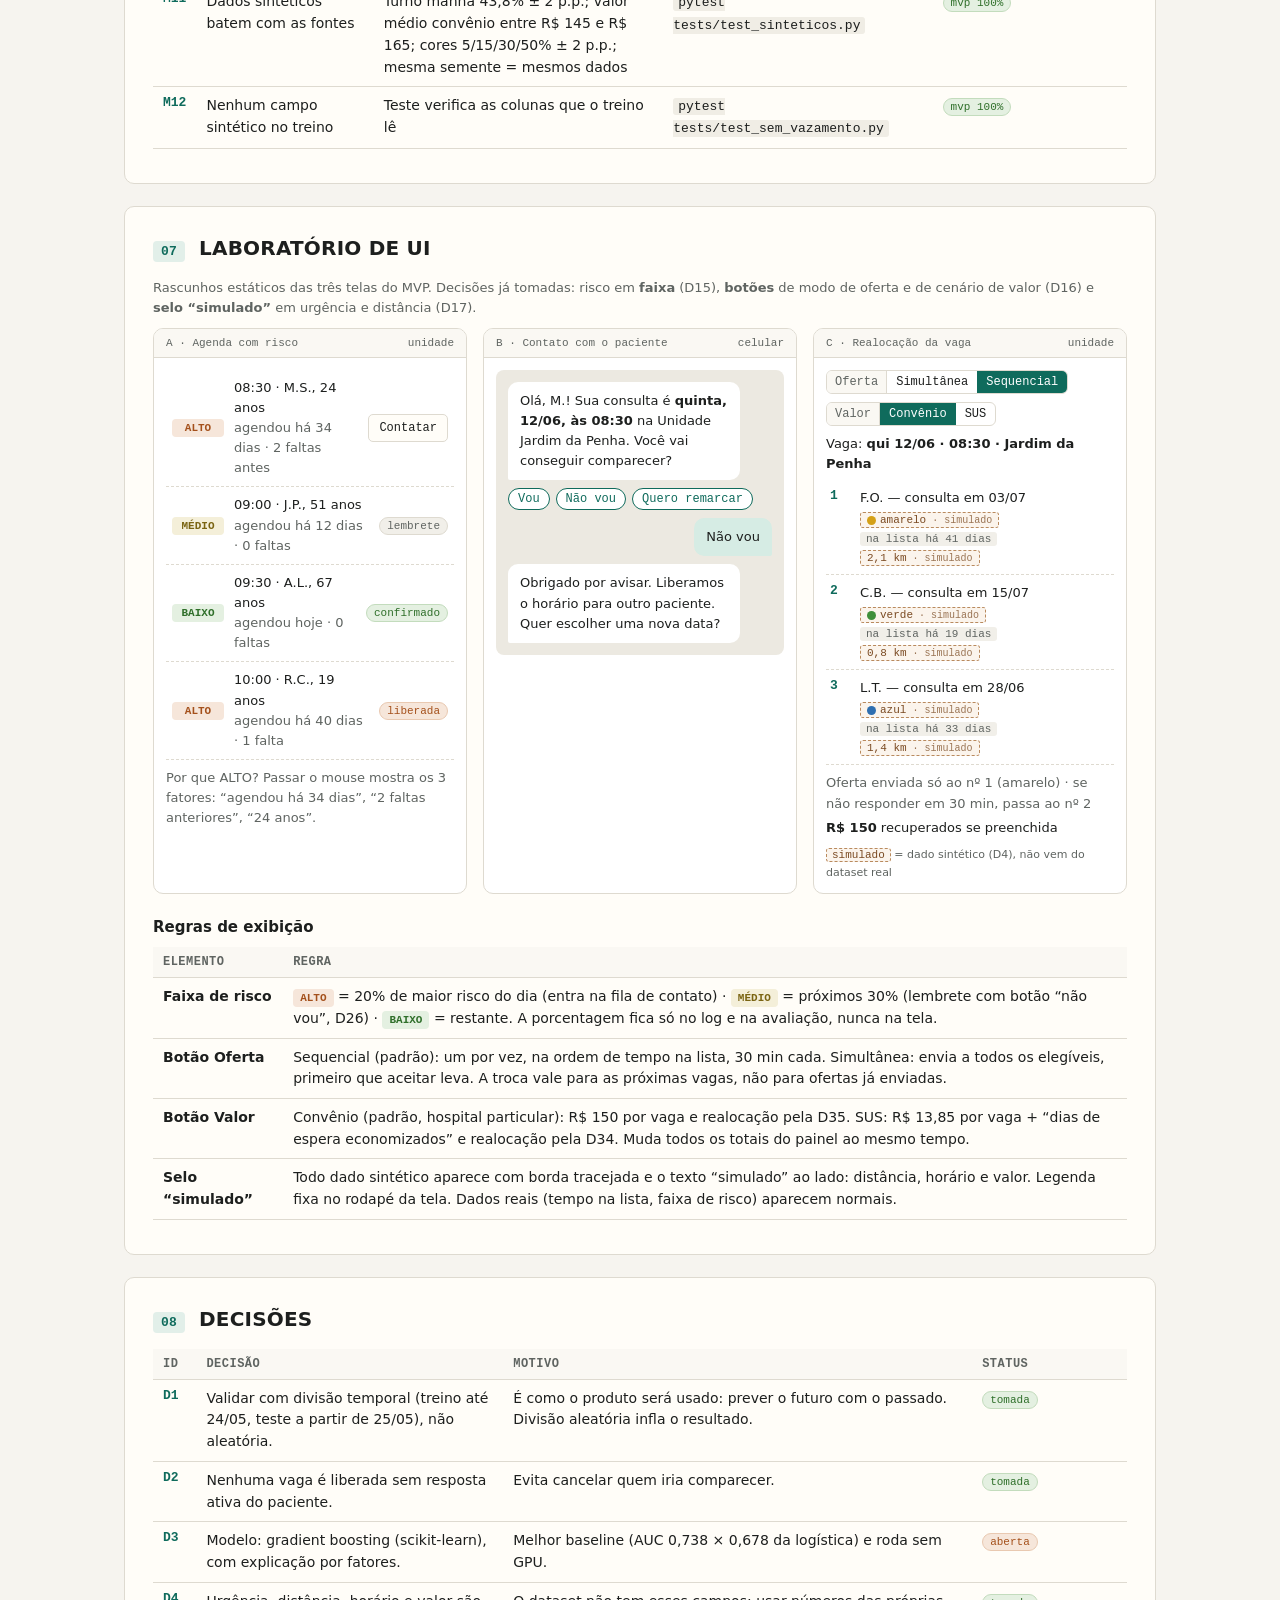
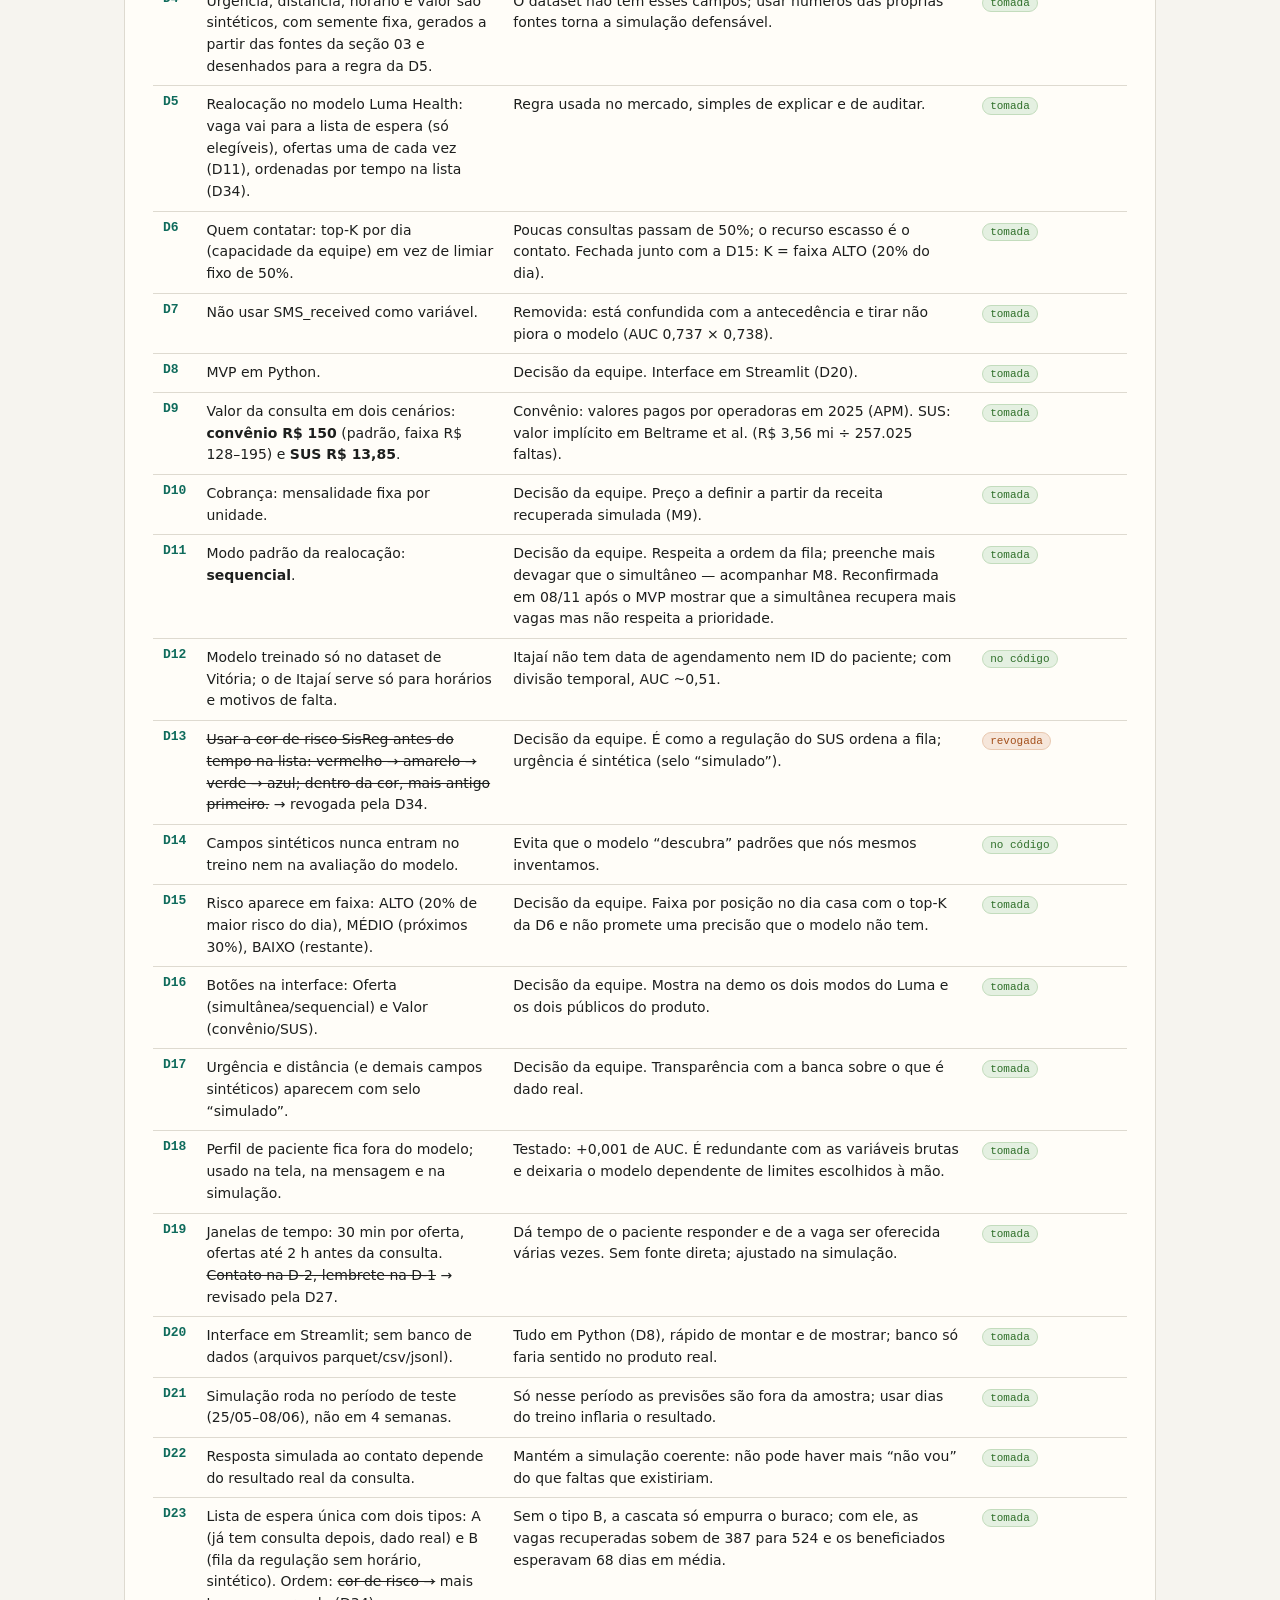
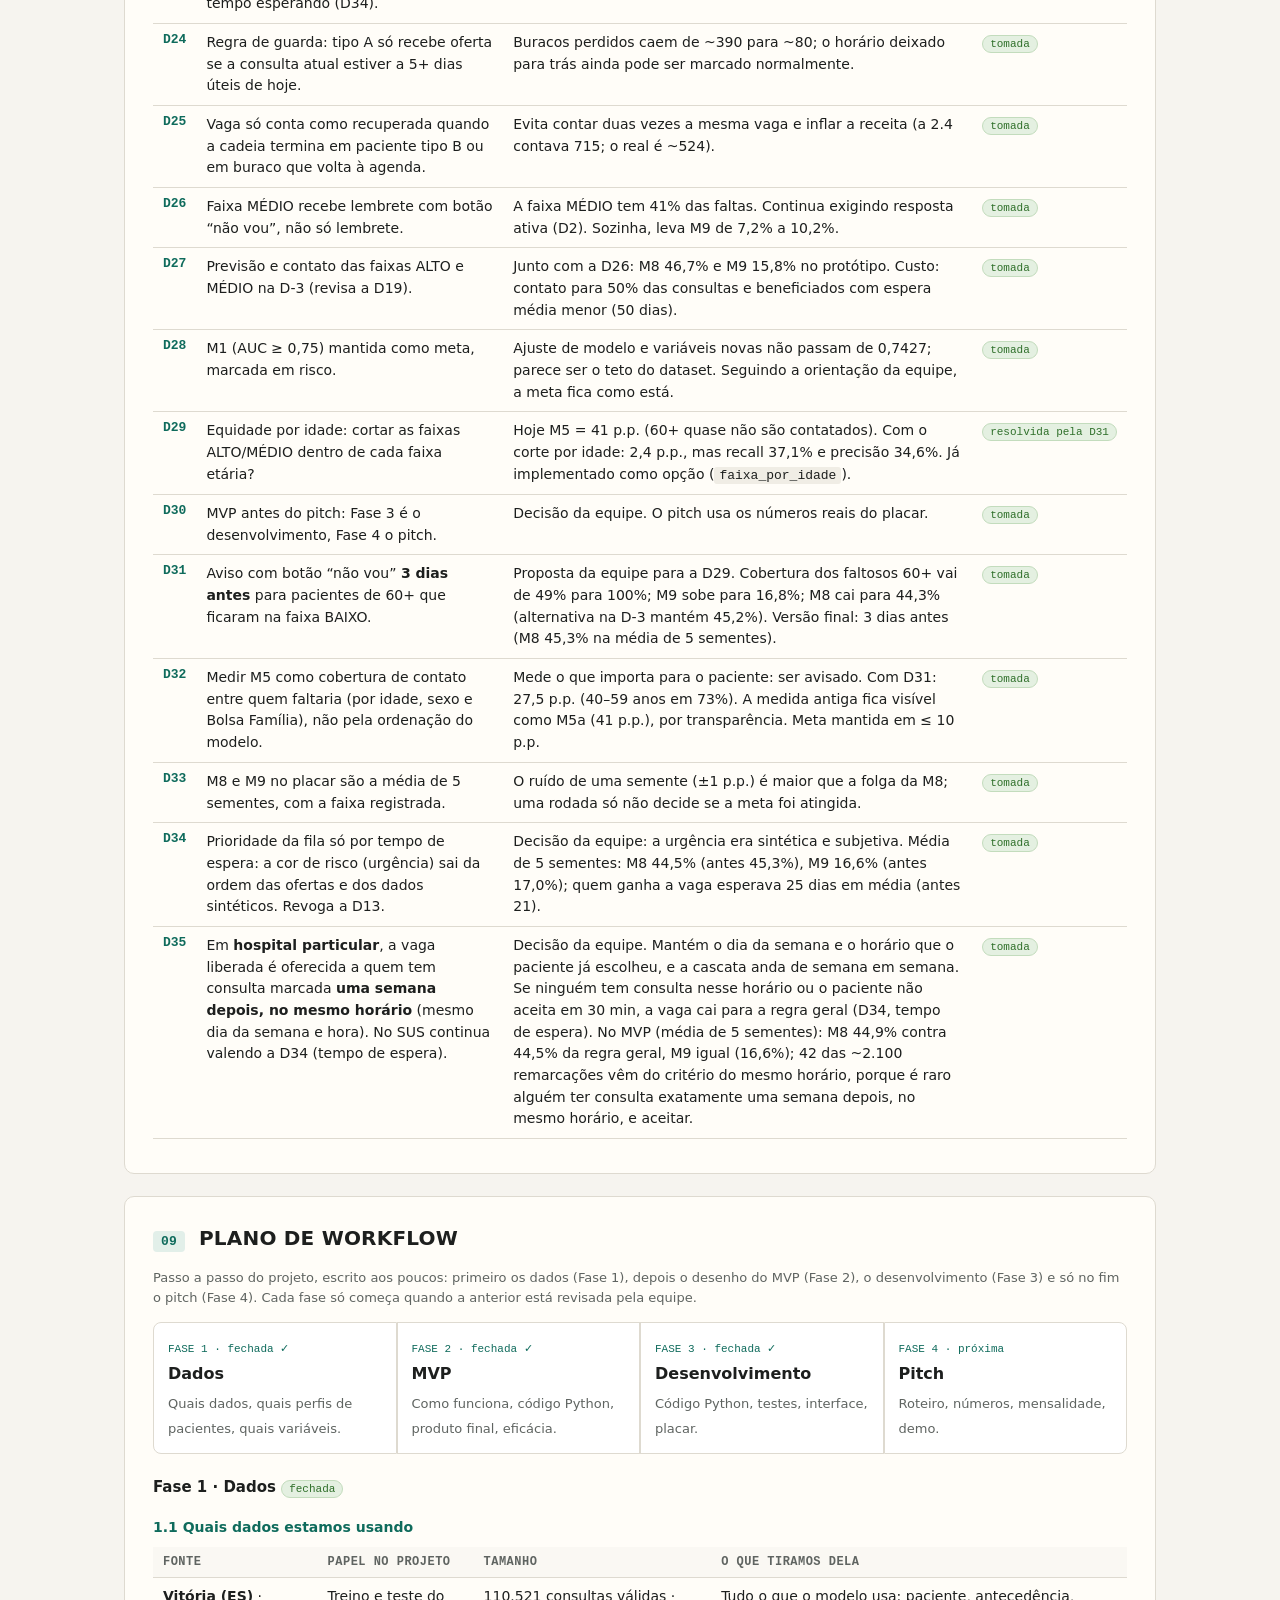
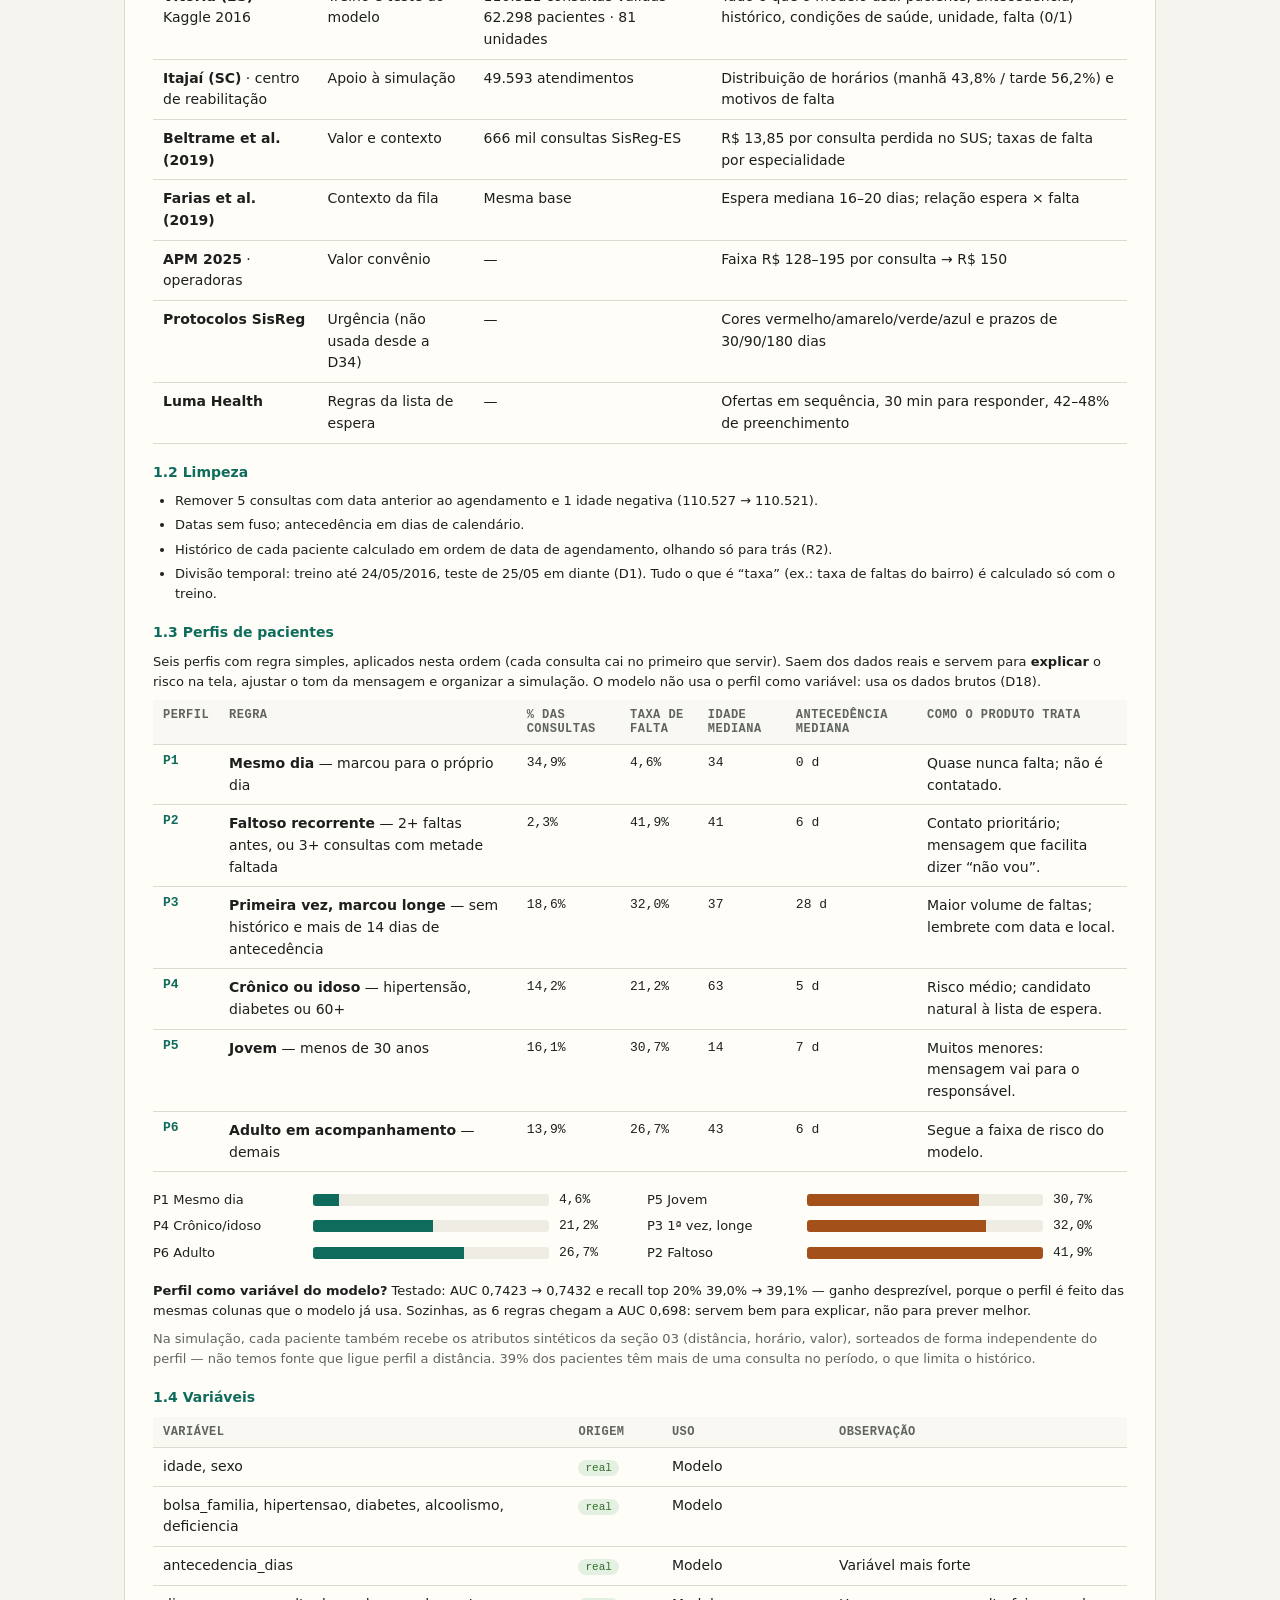
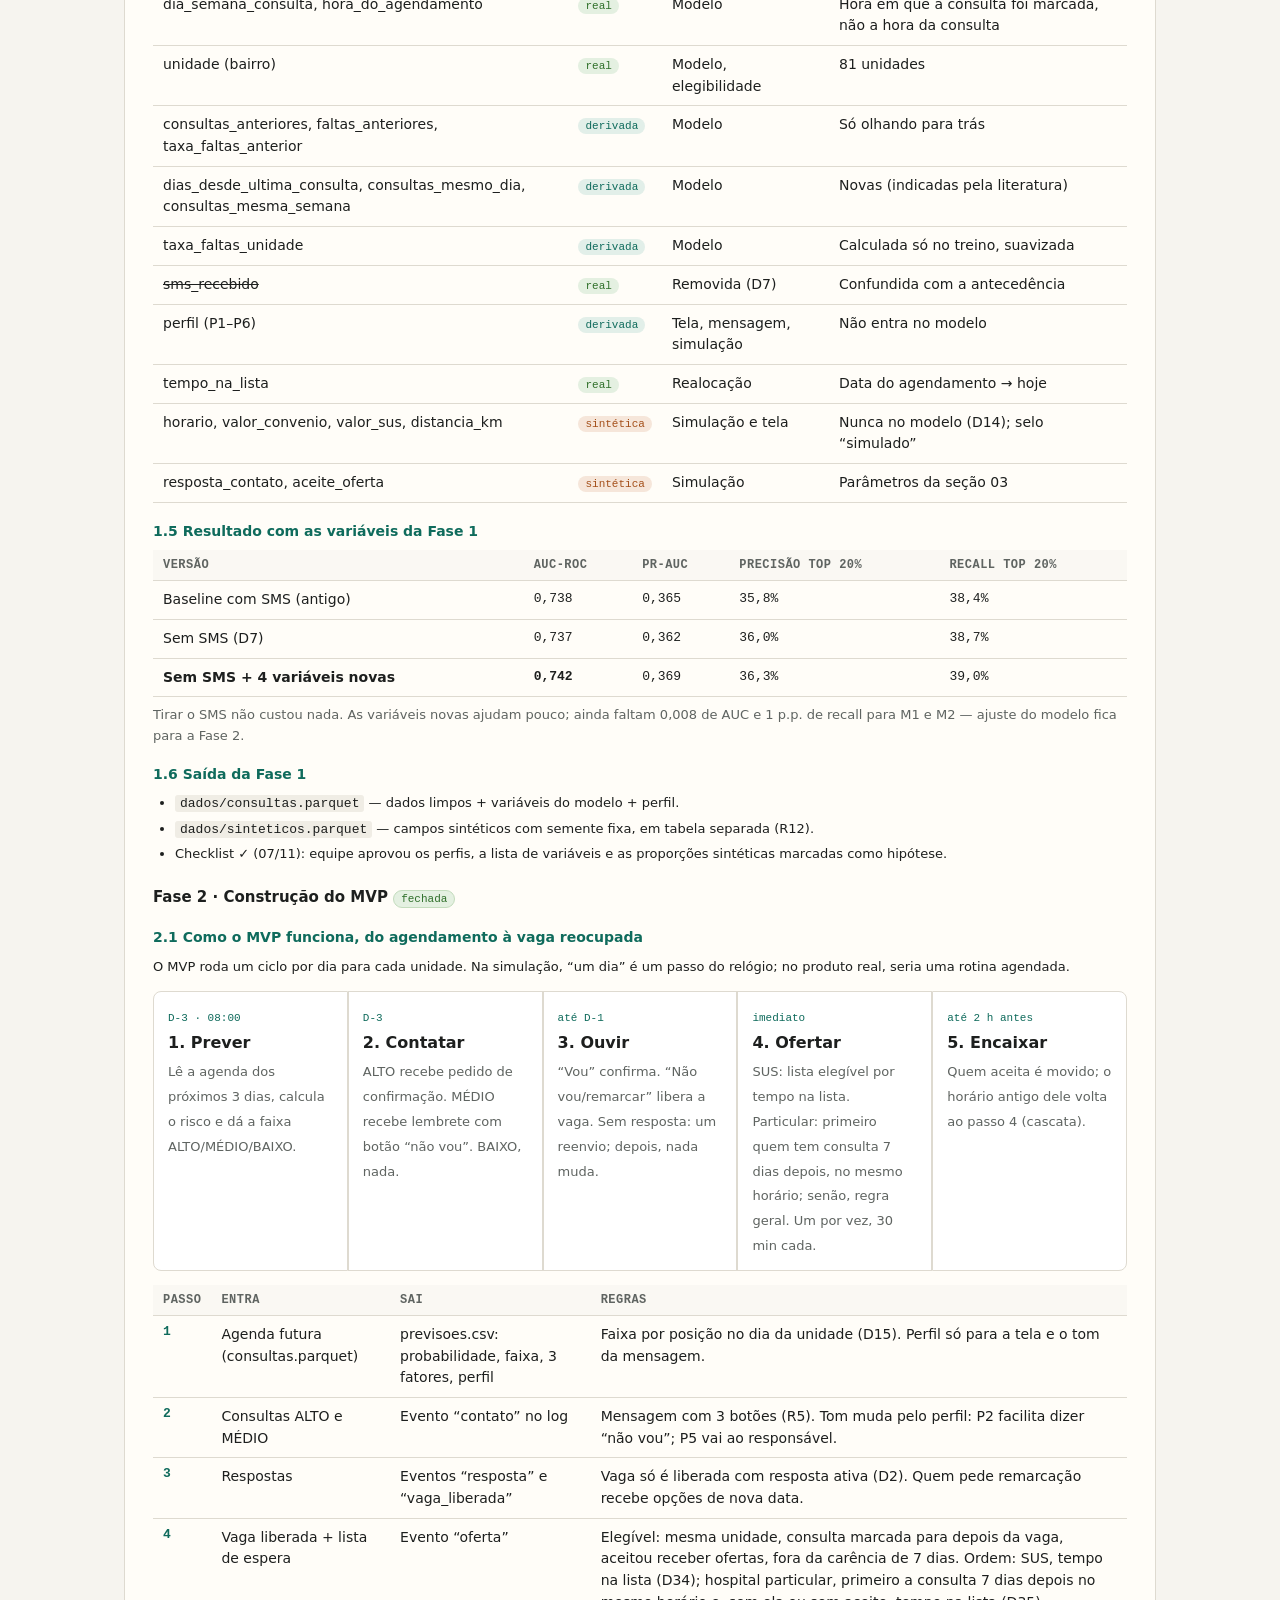
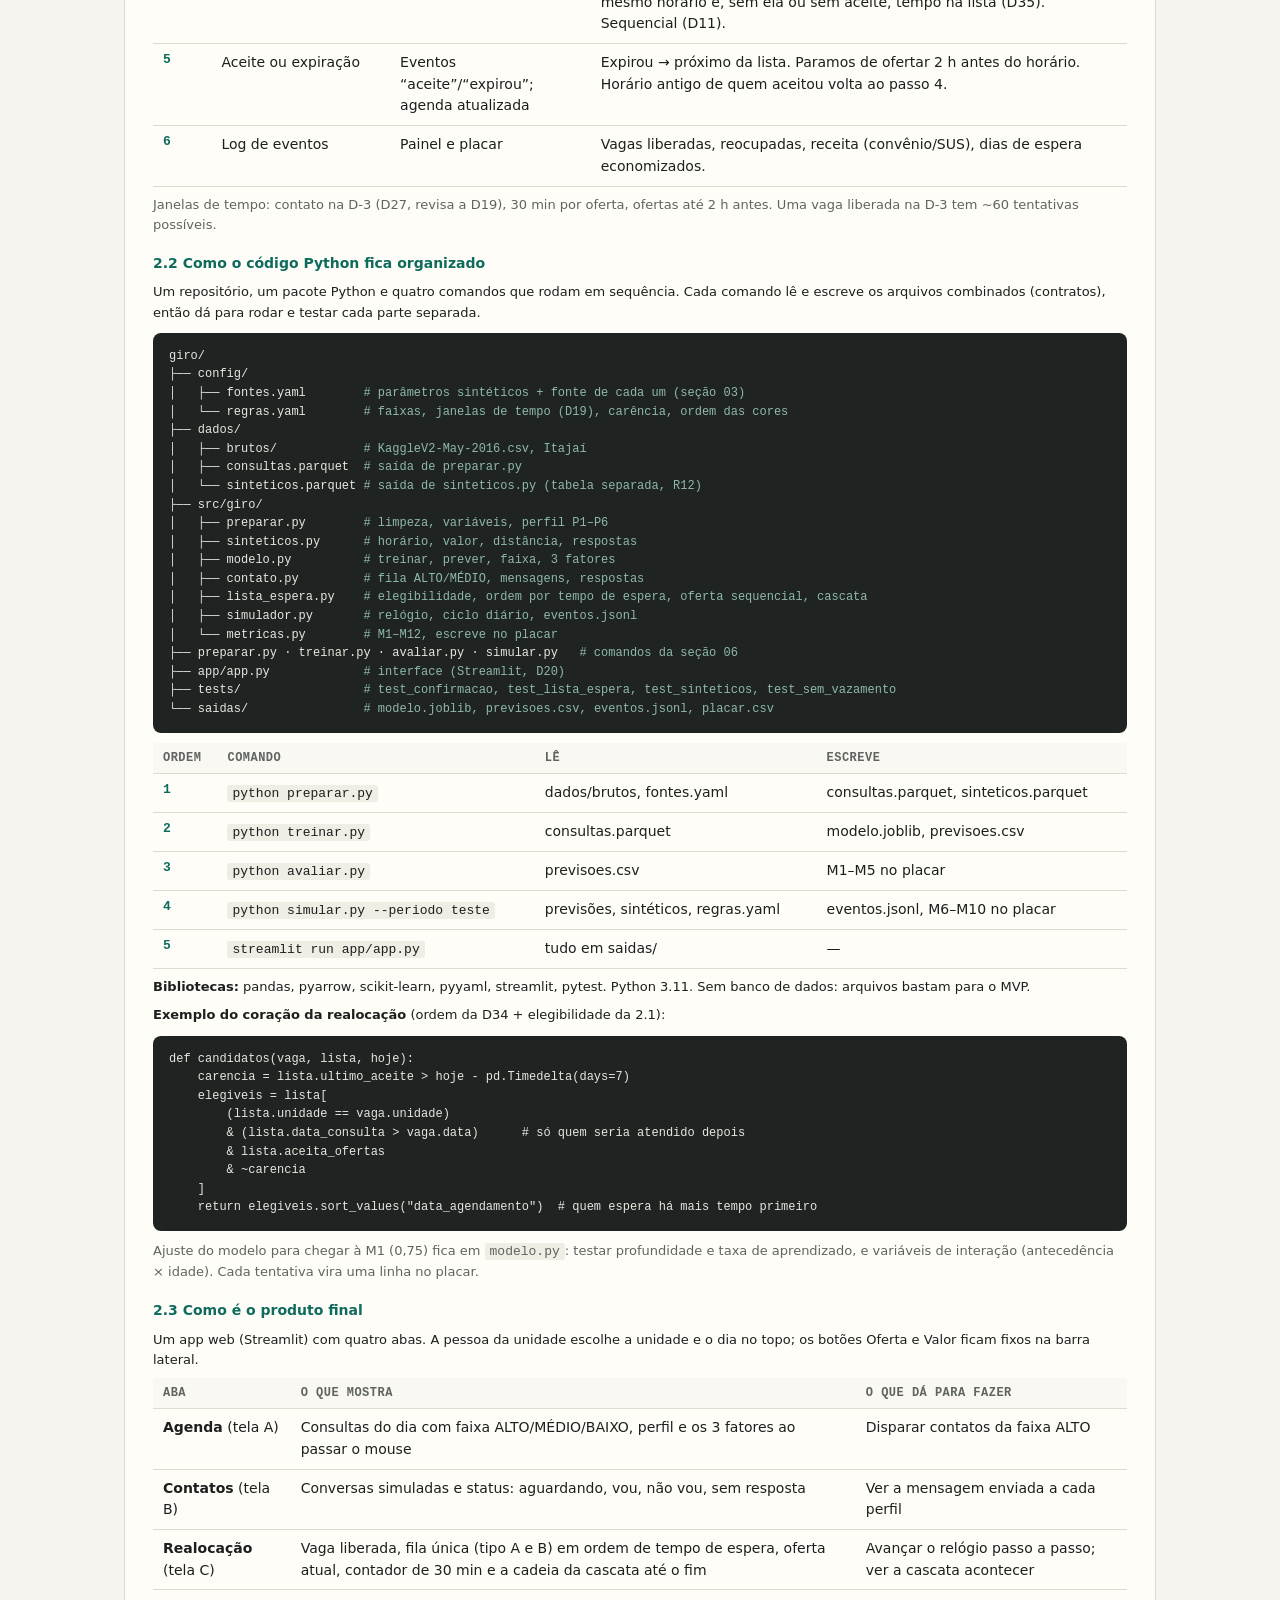
==== commit a0ed97ac: "Implementa no MVP a regra de realocação para hospital particular (D35) - simulador: regra "particula" ====
--- a/giro/projeto.html
+++ b/giro/projeto.html
@@ -476,7 +476,7 @@
       <tr><td class="id">D32</td><td>Medir M5 como cobertura de contato entre quem faltaria (por idade, sexo e Bolsa Família), não pela ordenação do modelo.</td><td>Mede o que importa para o paciente: ser avisado. Com D31: 27,5 p.p. (40–59 anos em 73%). A medida antiga fica visível como M5a (41 p.p.), por transparência. Meta mantida em ≤ 10 p.p.</td><td><span class="tag ok">tomada</span></td></tr>
       <tr><td class="id">D33</td><td>M8 e M9 no placar são a média de 5 sementes, com a faixa registrada.</td><td>O ruído de uma semente (±1 p.p.) é maior que a folga da M8; uma rodada só não decide se a meta foi atingida.</td><td><span class="tag ok">tomada</span></td></tr>
       <tr><td class="id">D34</td><td>Prioridade da fila só por tempo de espera: a cor de risco (urgência) sai da ordem das ofertas e dos dados sintéticos. Revoga a D13.</td><td>Decisão da equipe: a urgência era sintética e subjetiva. Média de 5 sementes: M8 44,5% (antes 45,3%), M9 16,6% (antes 17,0%); quem ganha a vaga esperava 25 dias em média (antes 21).</td><td><span class="tag ok">tomada</span></td></tr>
-      <tr><td class="id">D35</td><td>Em <b>hospital particular</b>, a vaga liberada é oferecida a quem tem consulta marcada <b>uma semana depois, no mesmo horário</b> (mesmo dia da semana e hora). No SUS continua valendo a D34 (tempo de espera).</td><td>Decisão da equipe. Mantém o dia da semana e o horário que o paciente já escolheu, e a cascata anda de semana em semana. Se ninguém tem consulta nesse horário ou o paciente não aceita em 30 min, a vaga cai para a regra geral (D34, tempo de espera). Ainda não implementada no MVP.</td><td><span class="tag ok">tomada</span></td></tr>
+      <tr><td class="id">D35</td><td>Em <b>hospital particular</b>, a vaga liberada é oferecida a quem tem consulta marcada <b>uma semana depois, no mesmo horário</b> (mesmo dia da semana e hora). No SUS continua valendo a D34 (tempo de espera).</td><td>Decisão da equipe. Mantém o dia da semana e o horário que o paciente já escolheu, e a cascata anda de semana em semana. Se ninguém tem consulta nesse horário ou o paciente não aceita em 30 min, a vaga cai para a regra geral (D34, tempo de espera). No MVP (média de 5 sementes): M8 44,9% contra 44,5% da regra geral, M9 igual (16,6%); 42 das ~2.100 remarcações vêm do critério do mesmo horário, porque é raro alguém ter consulta exatamente uma semana depois, no mesmo horário, e aceitar.</td><td><span class="tag ok">tomada</span></td></tr>
     </table>
   </section>
 
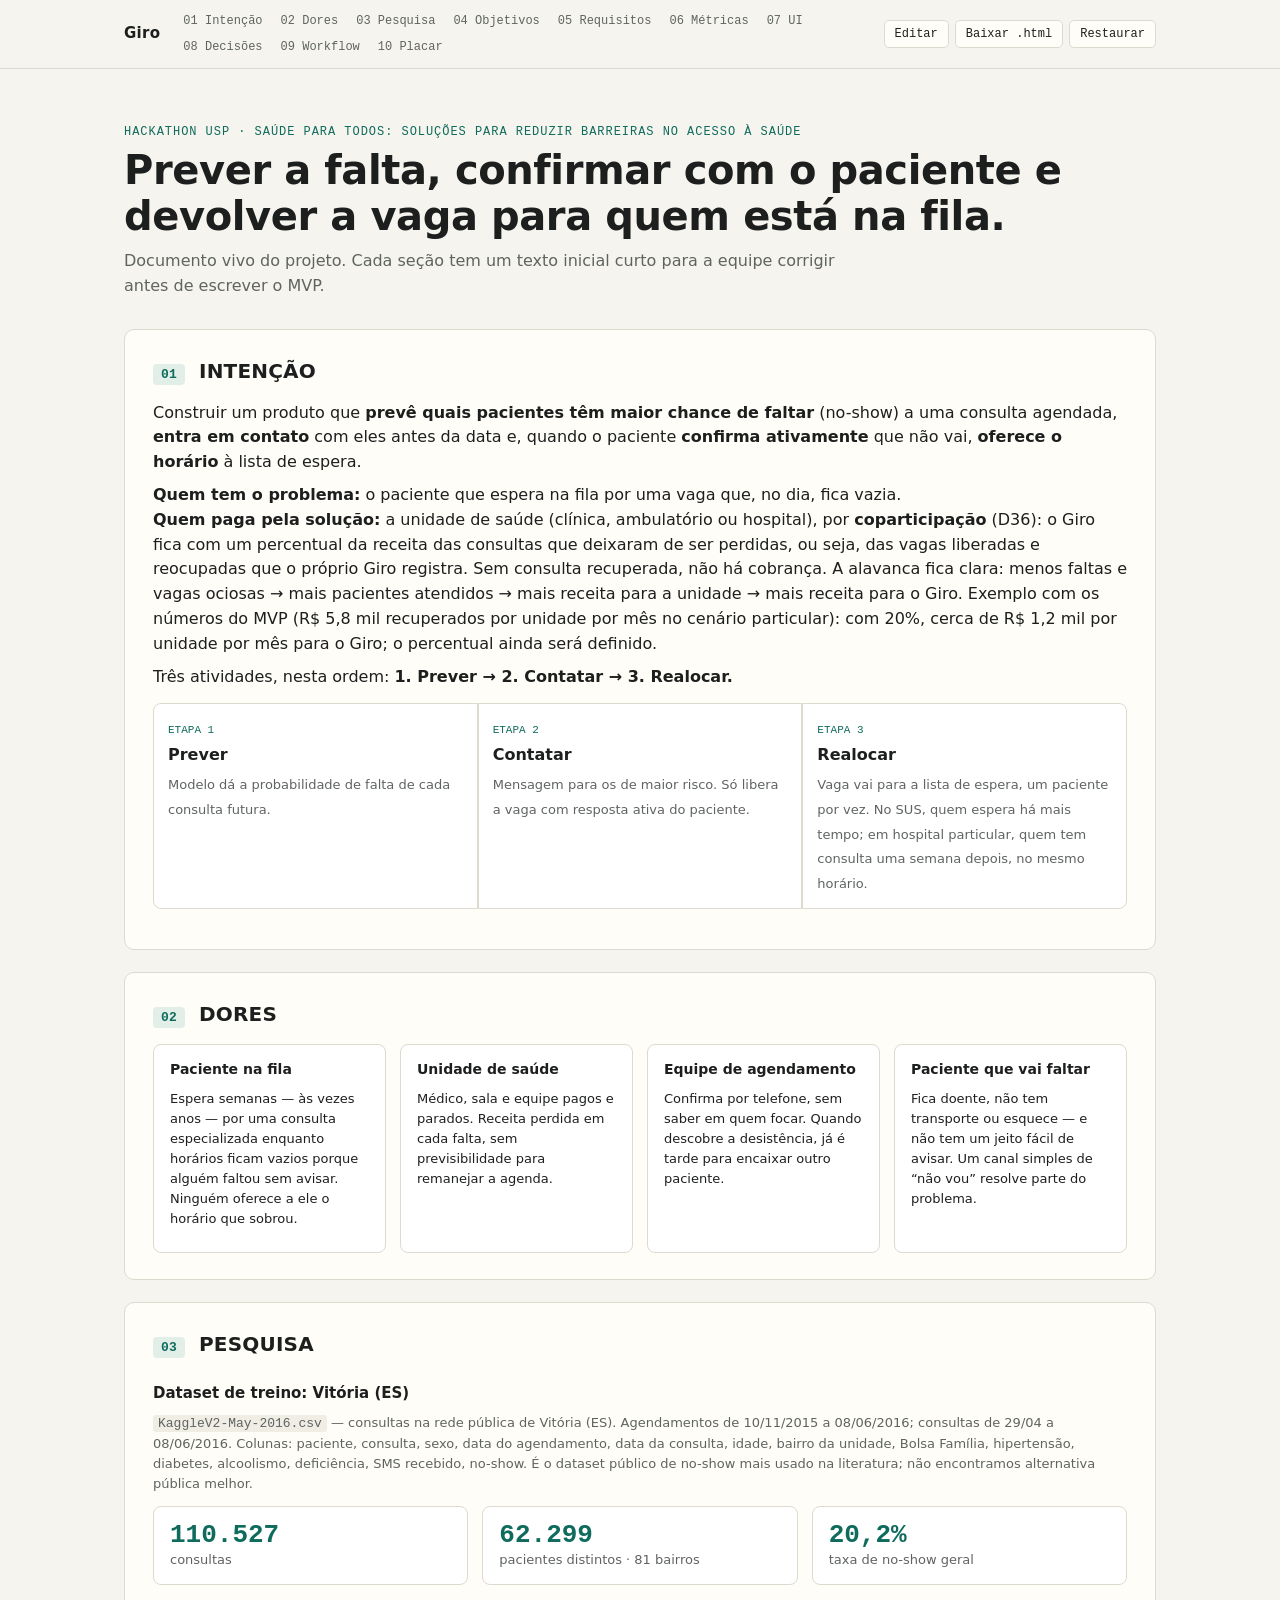
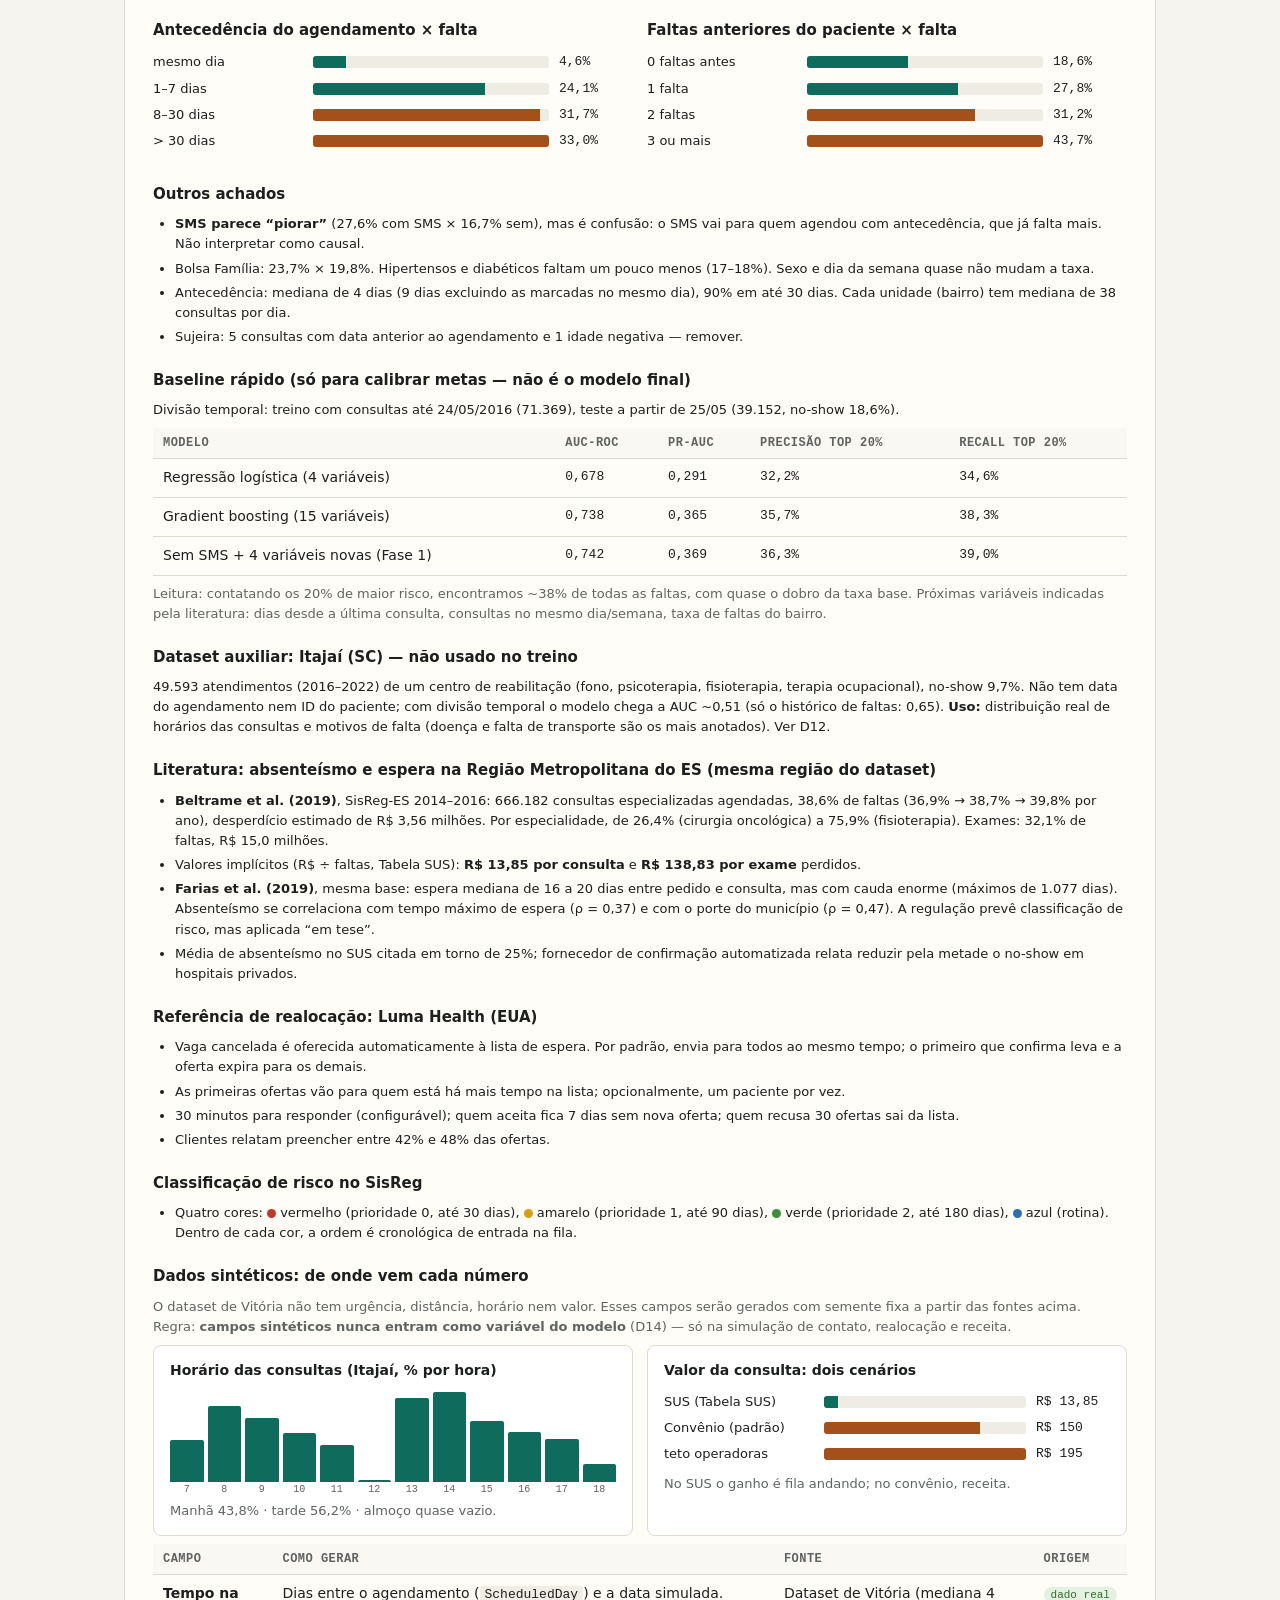
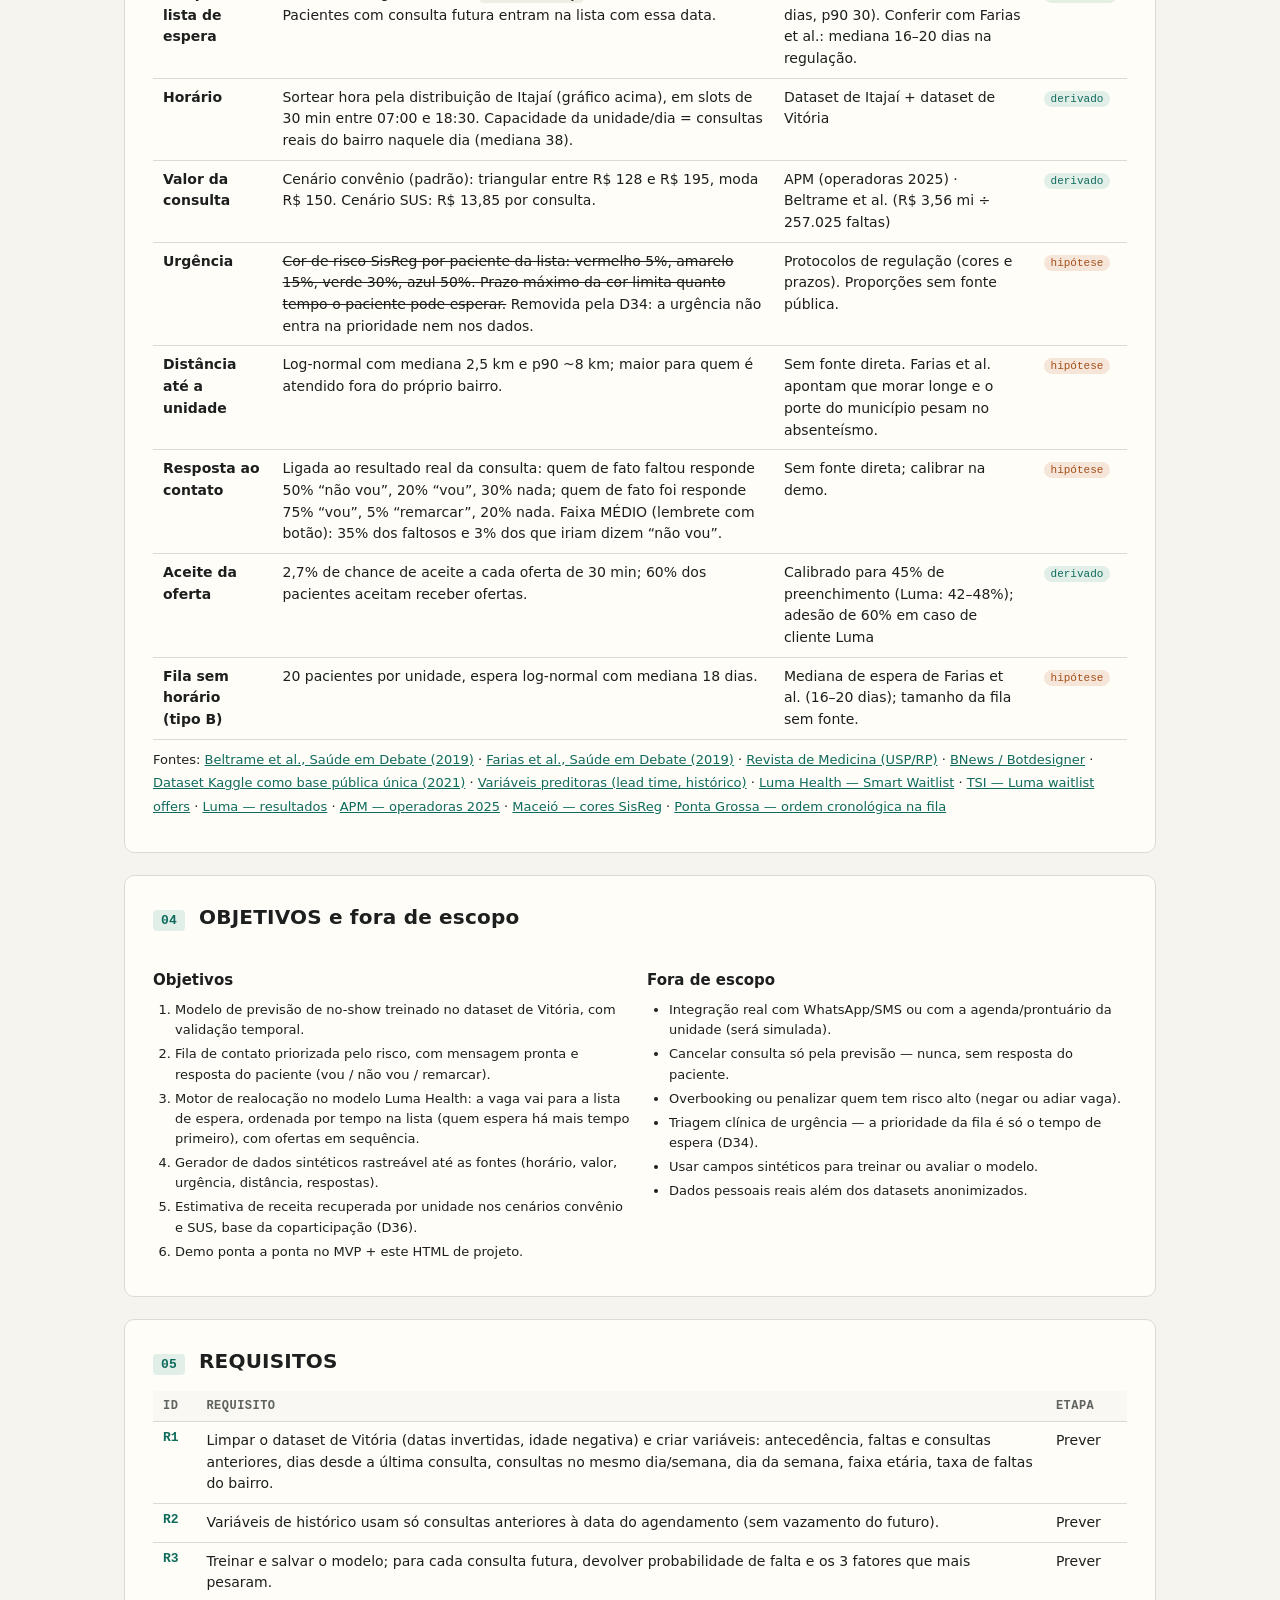
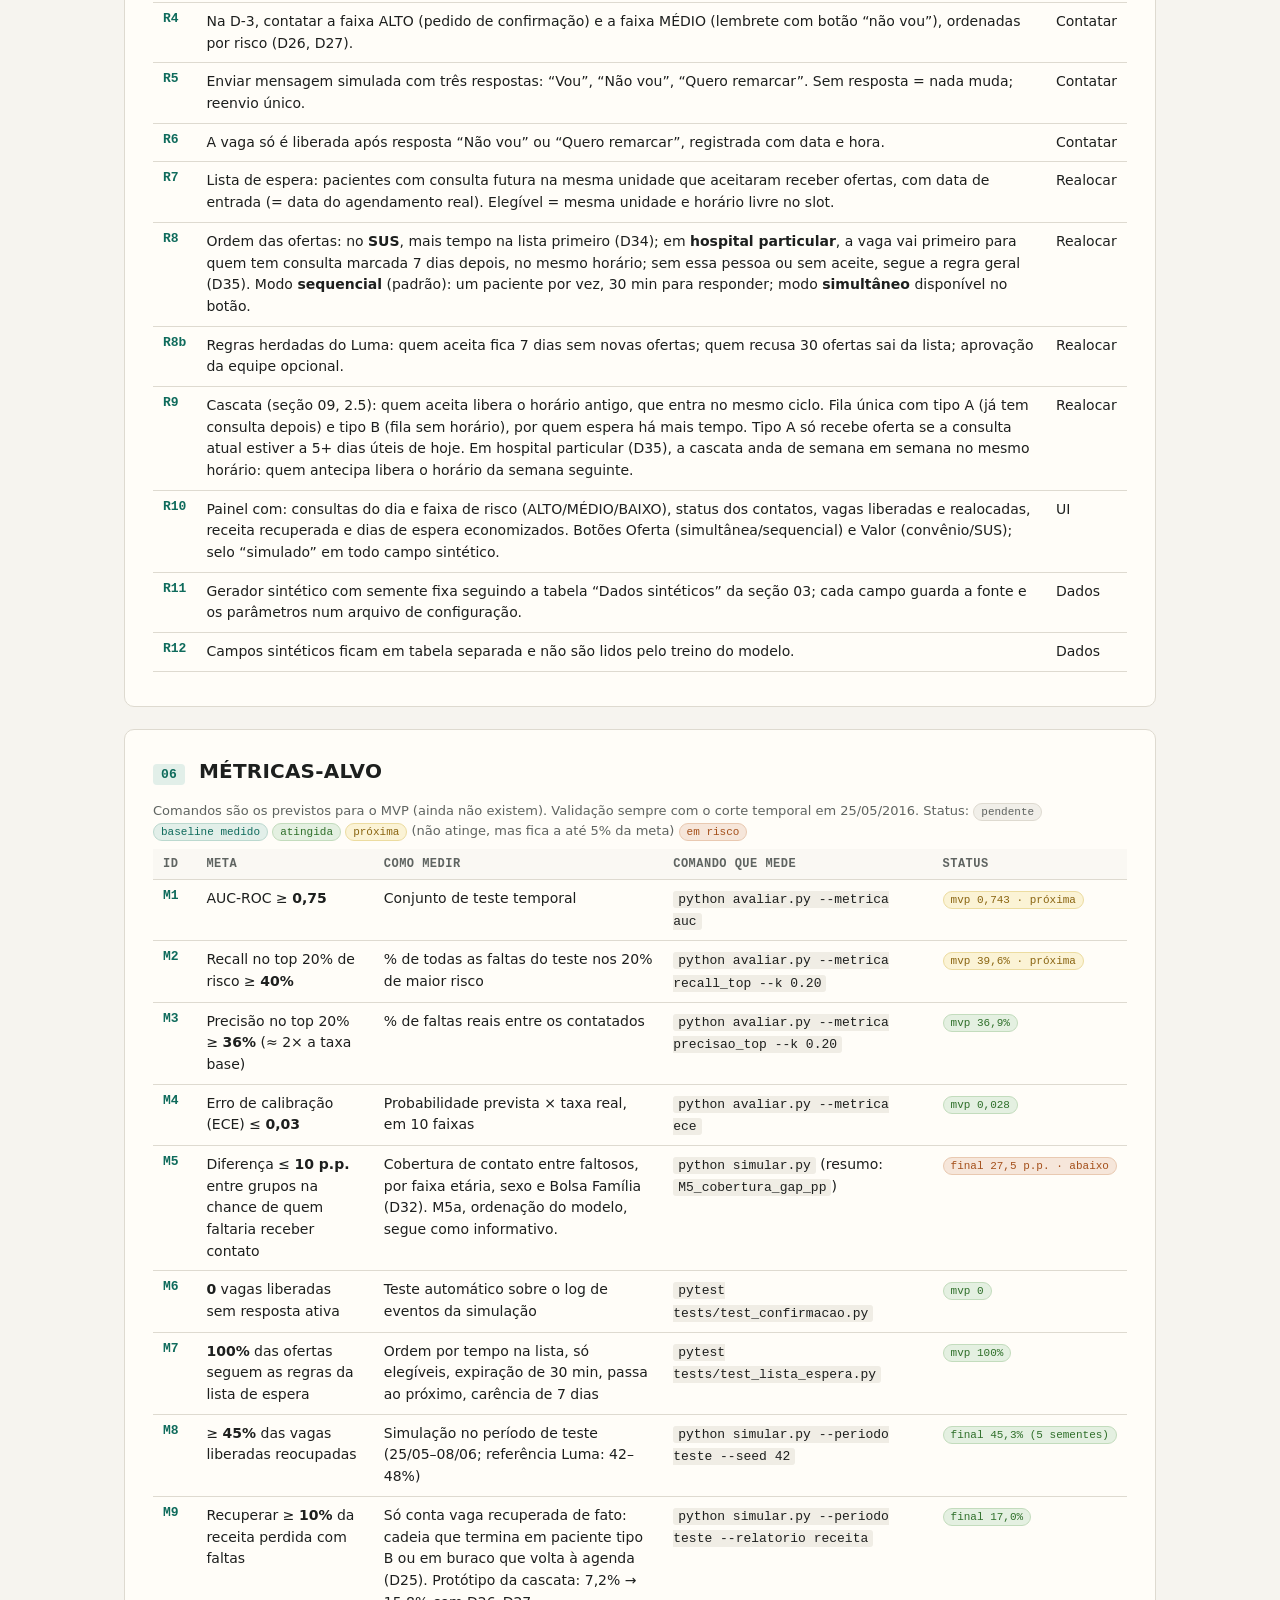
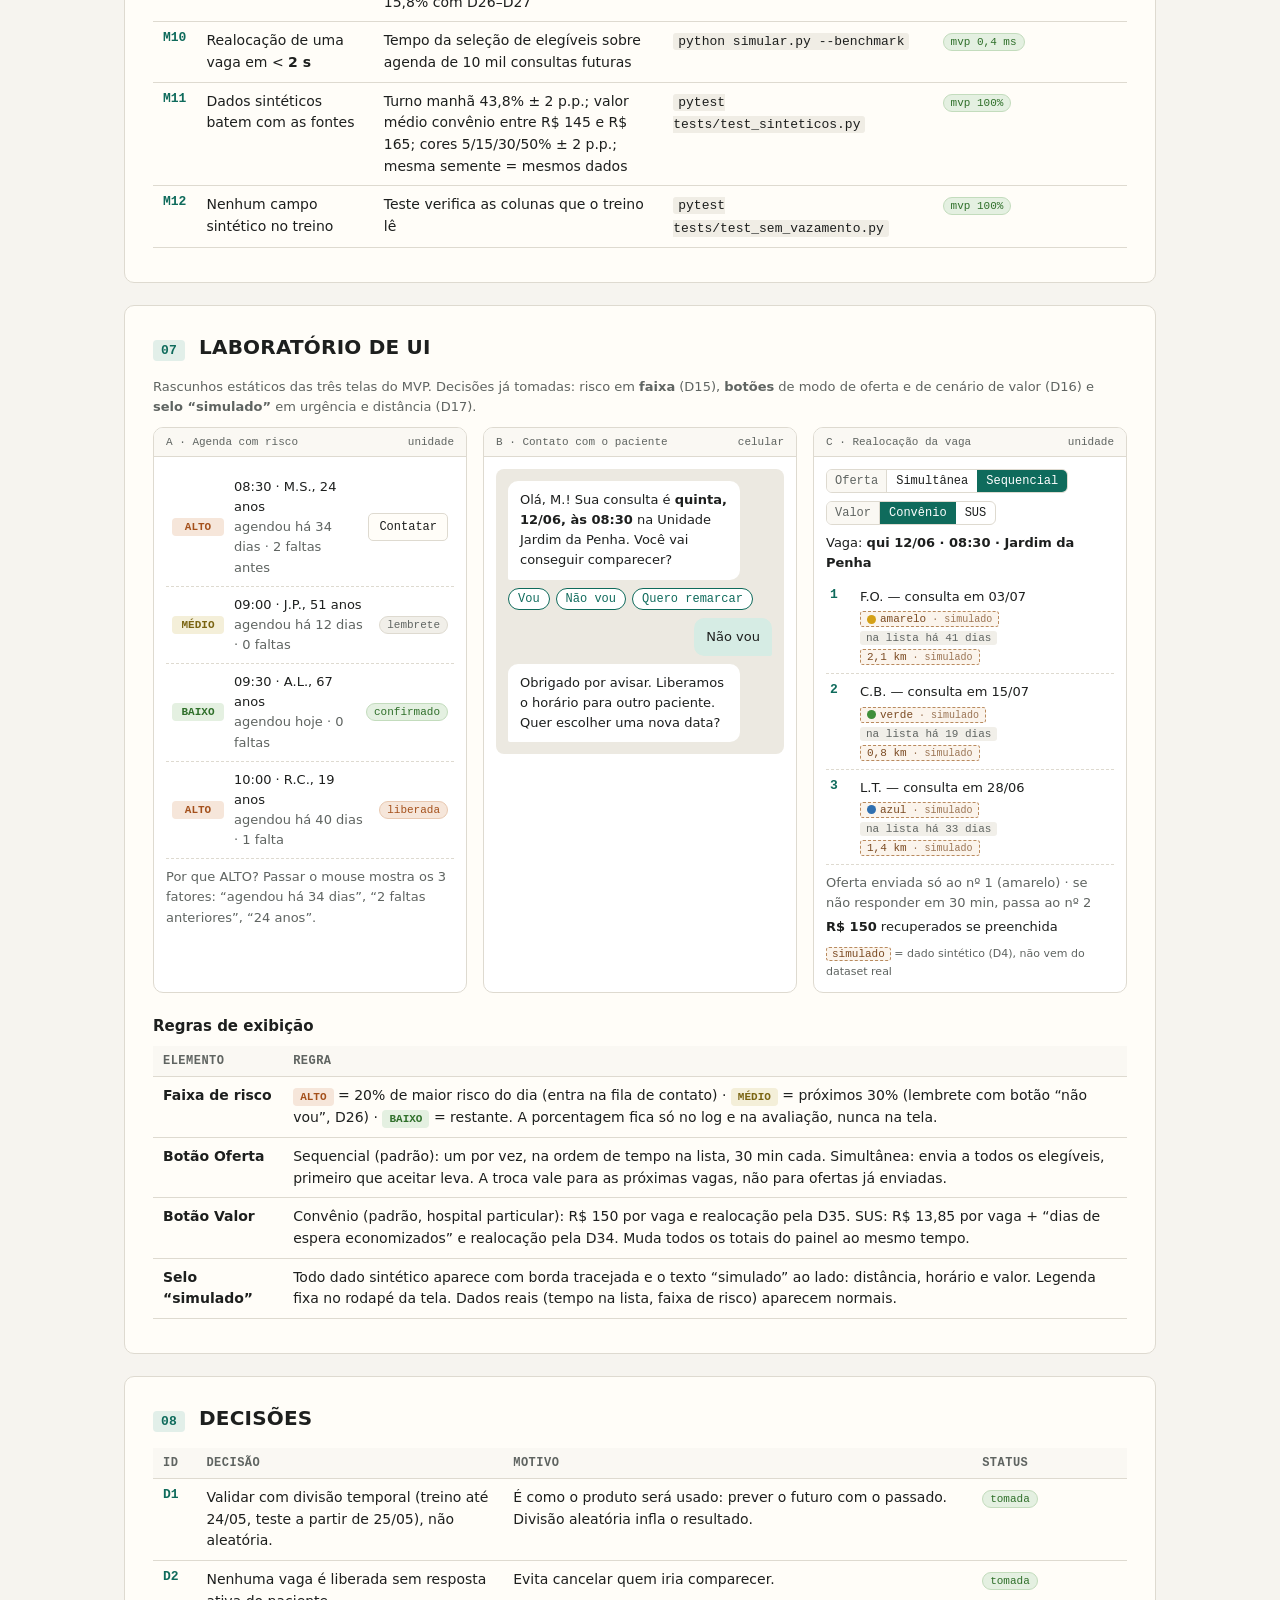
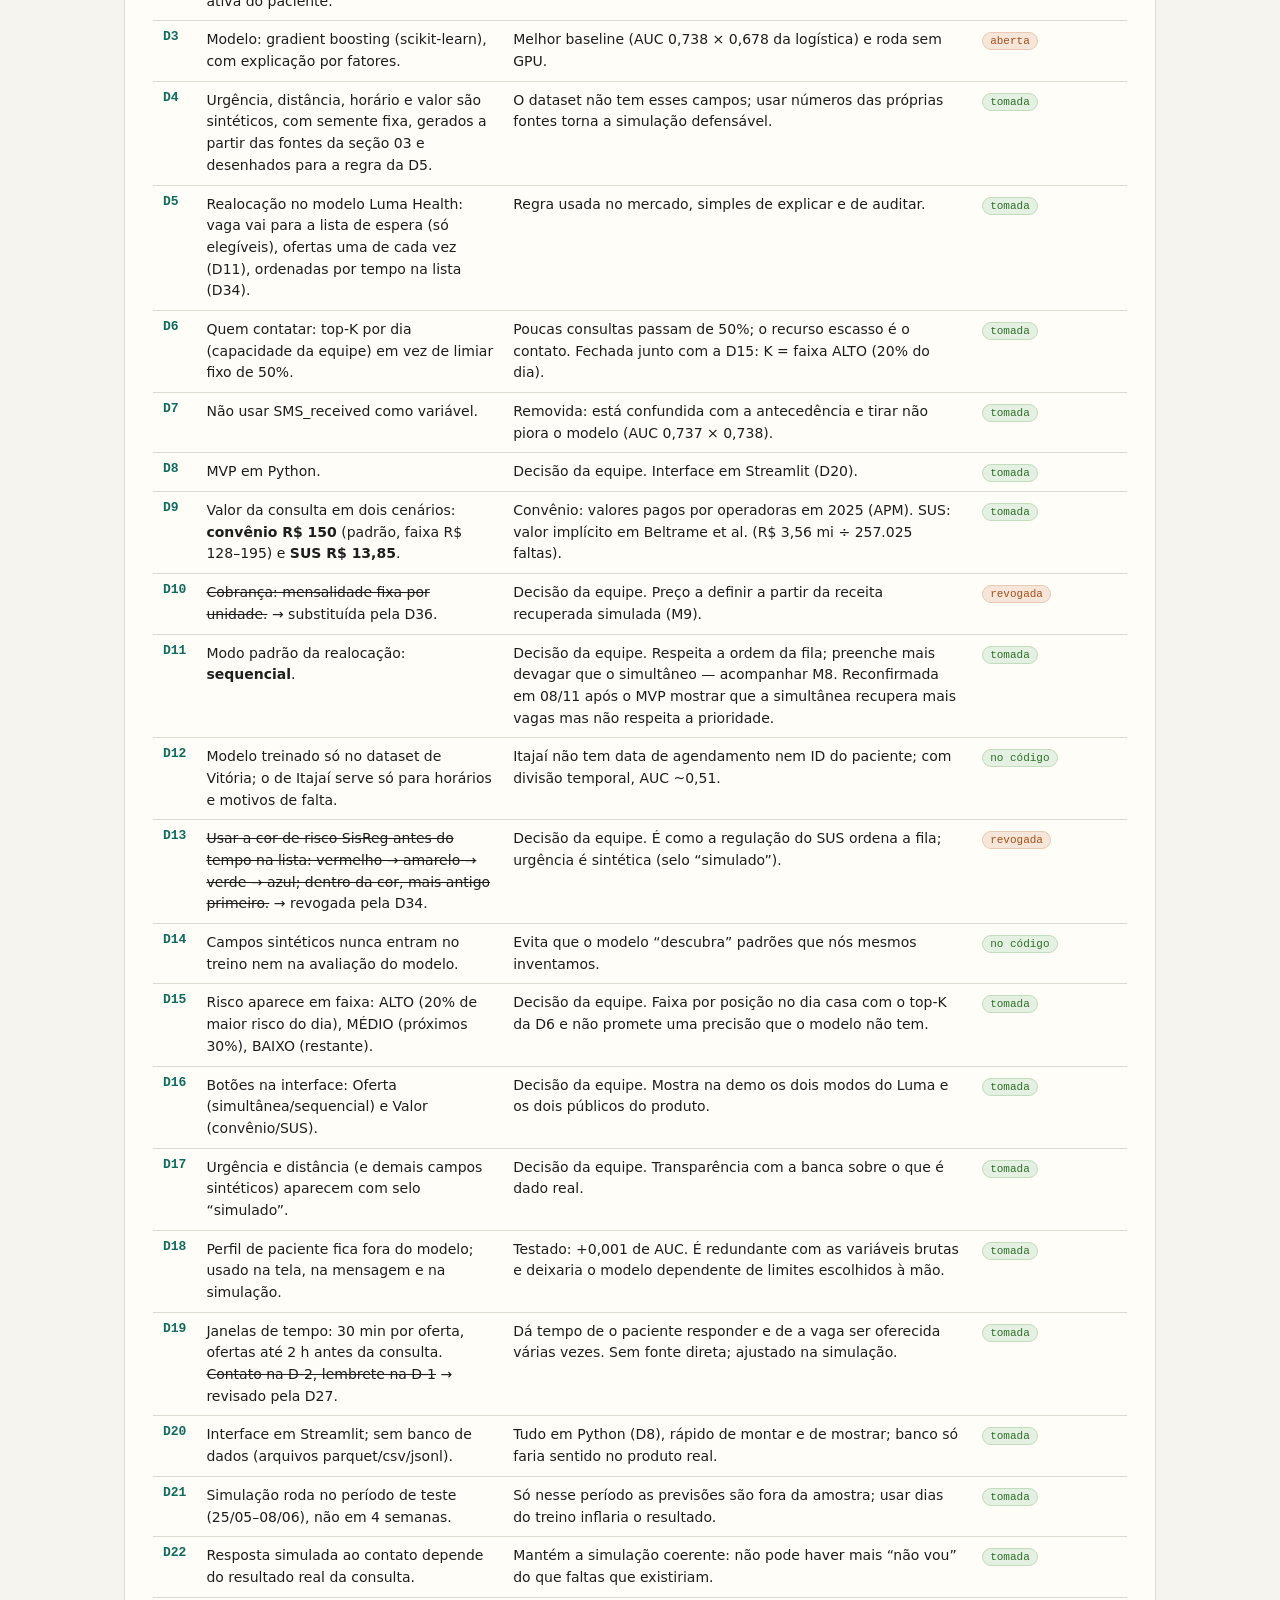
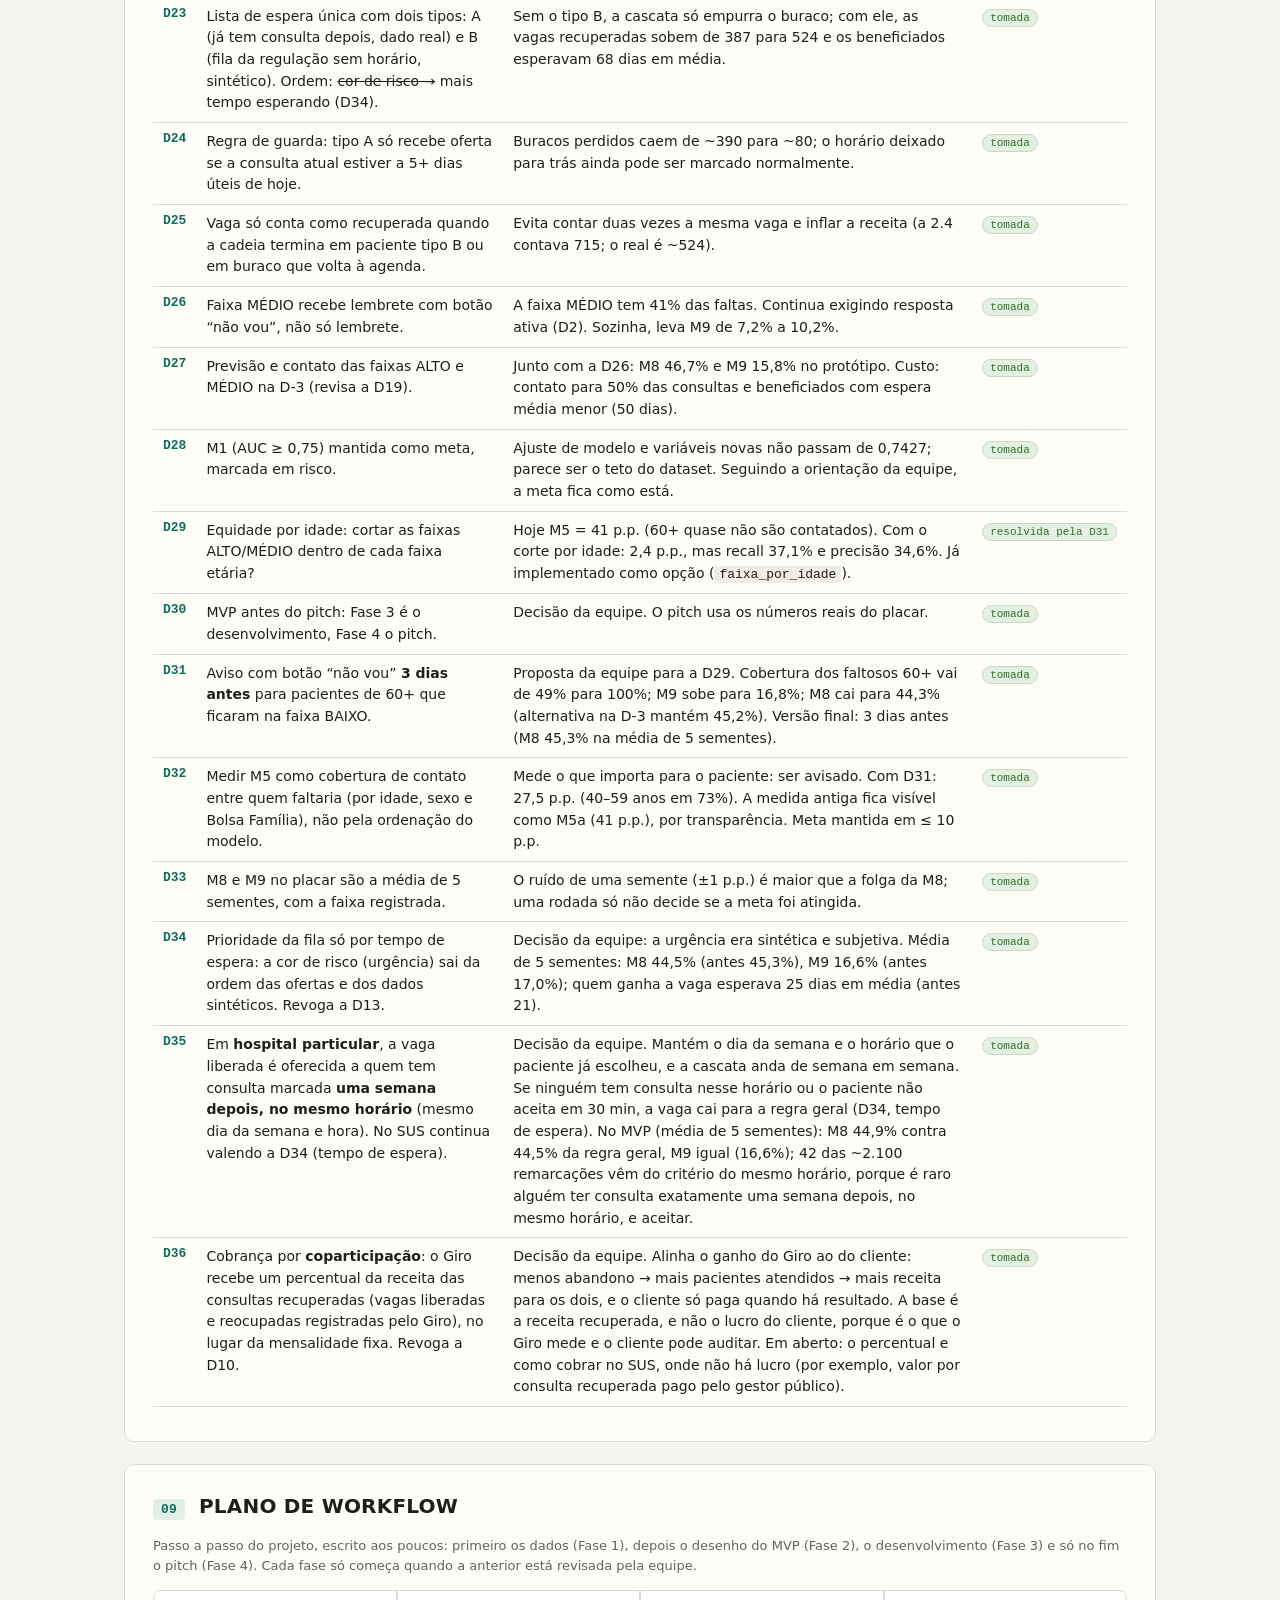
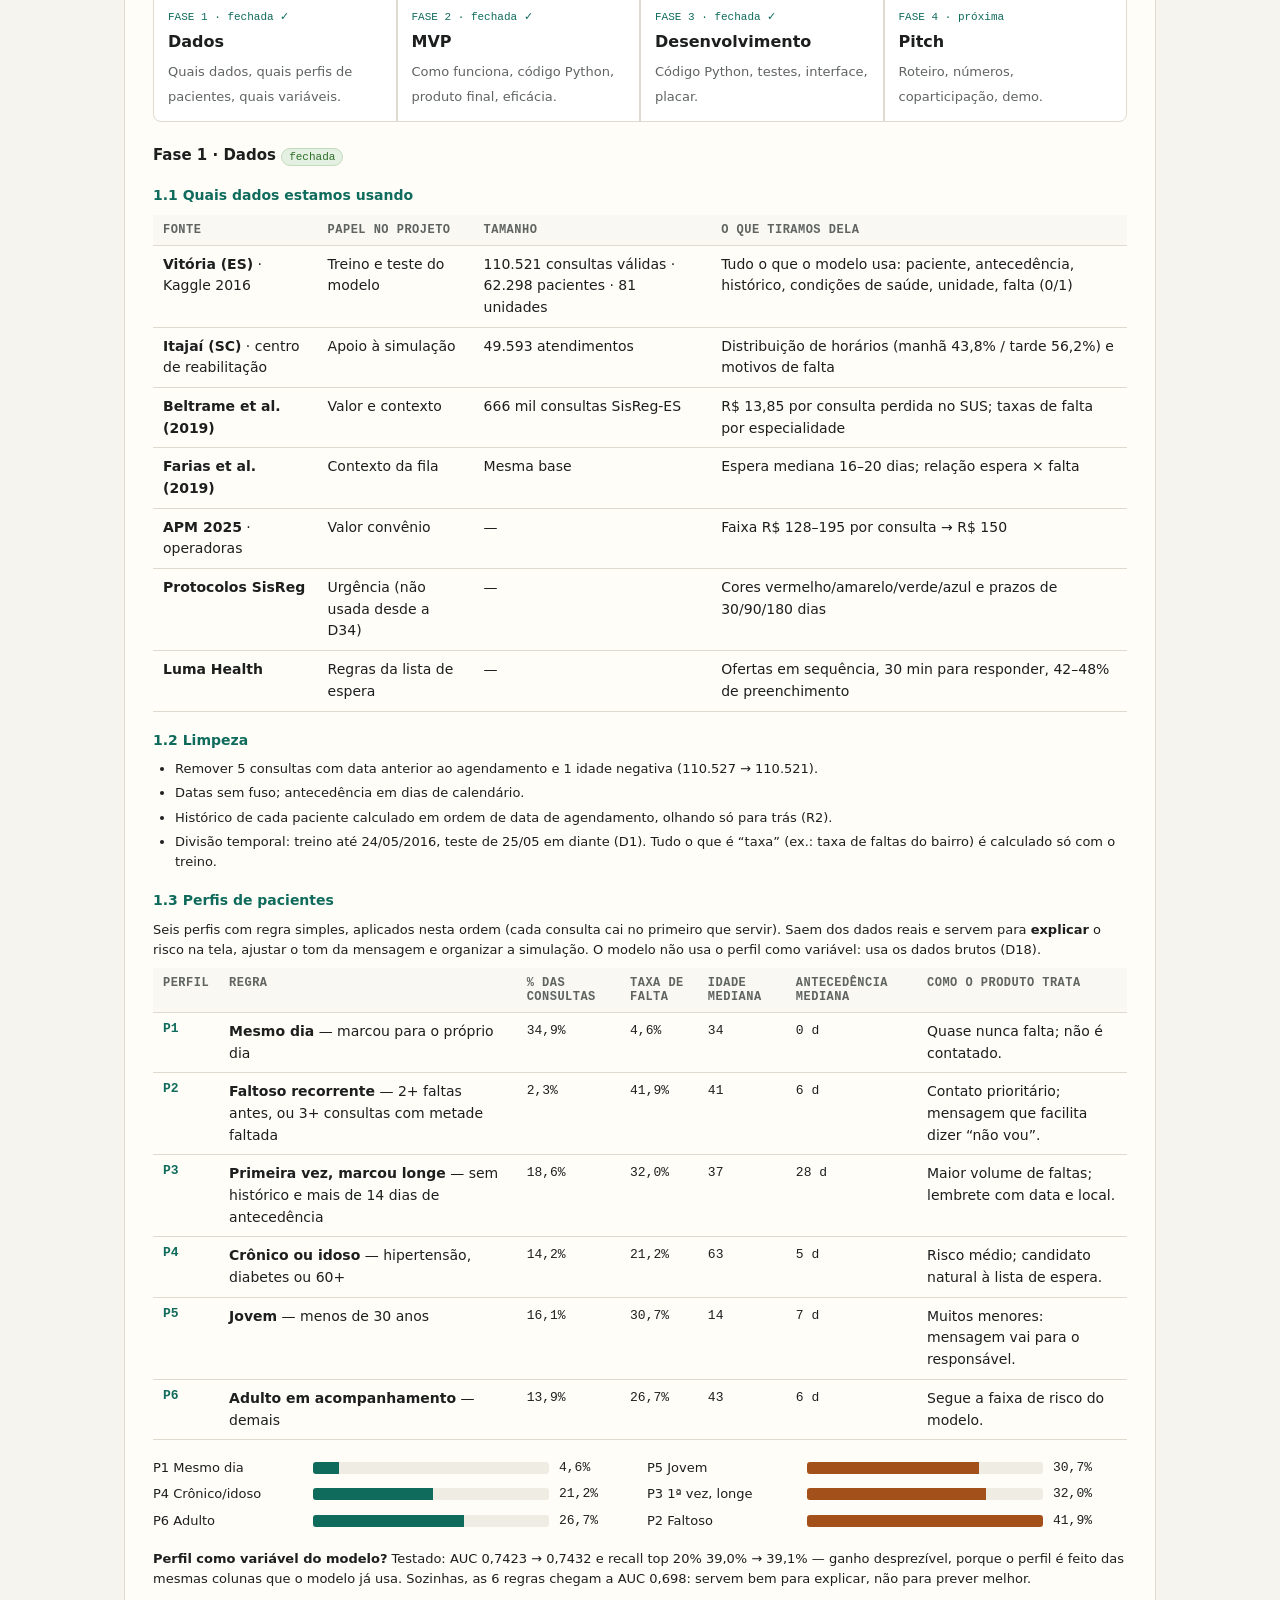
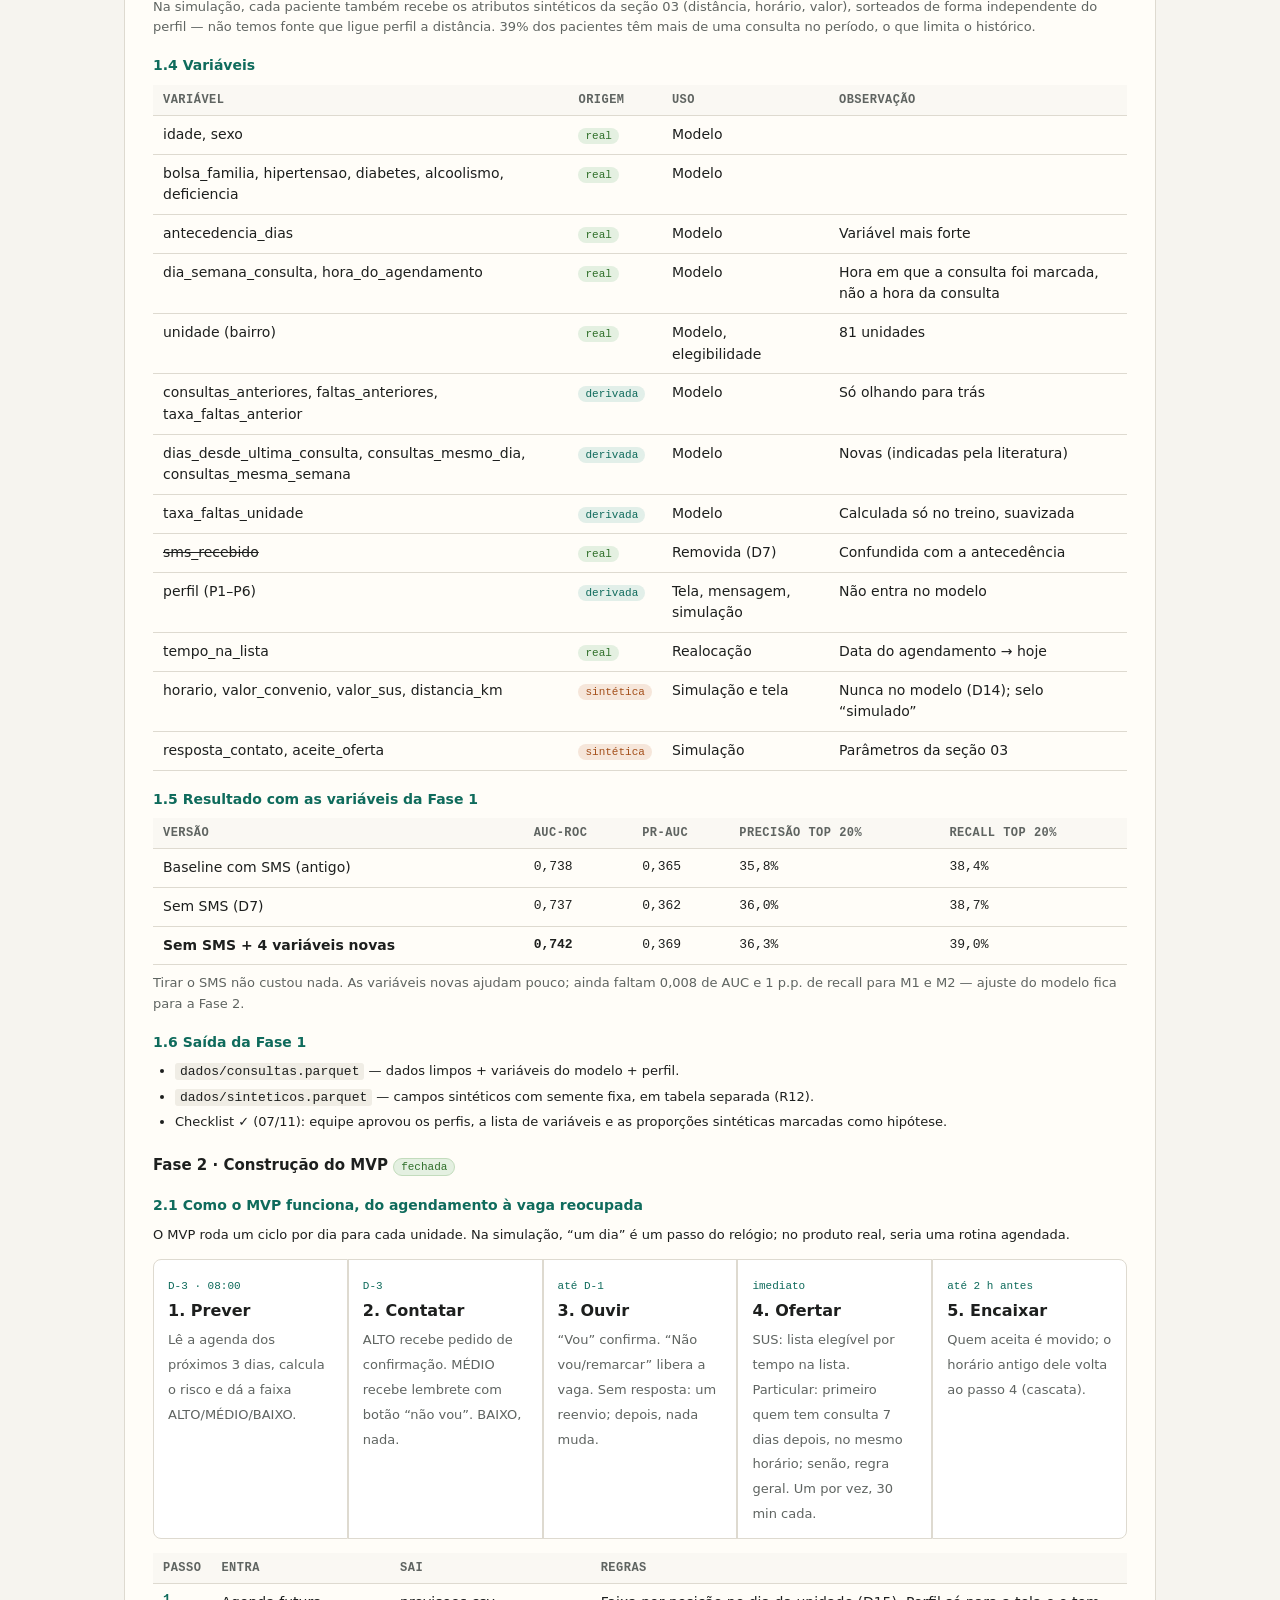
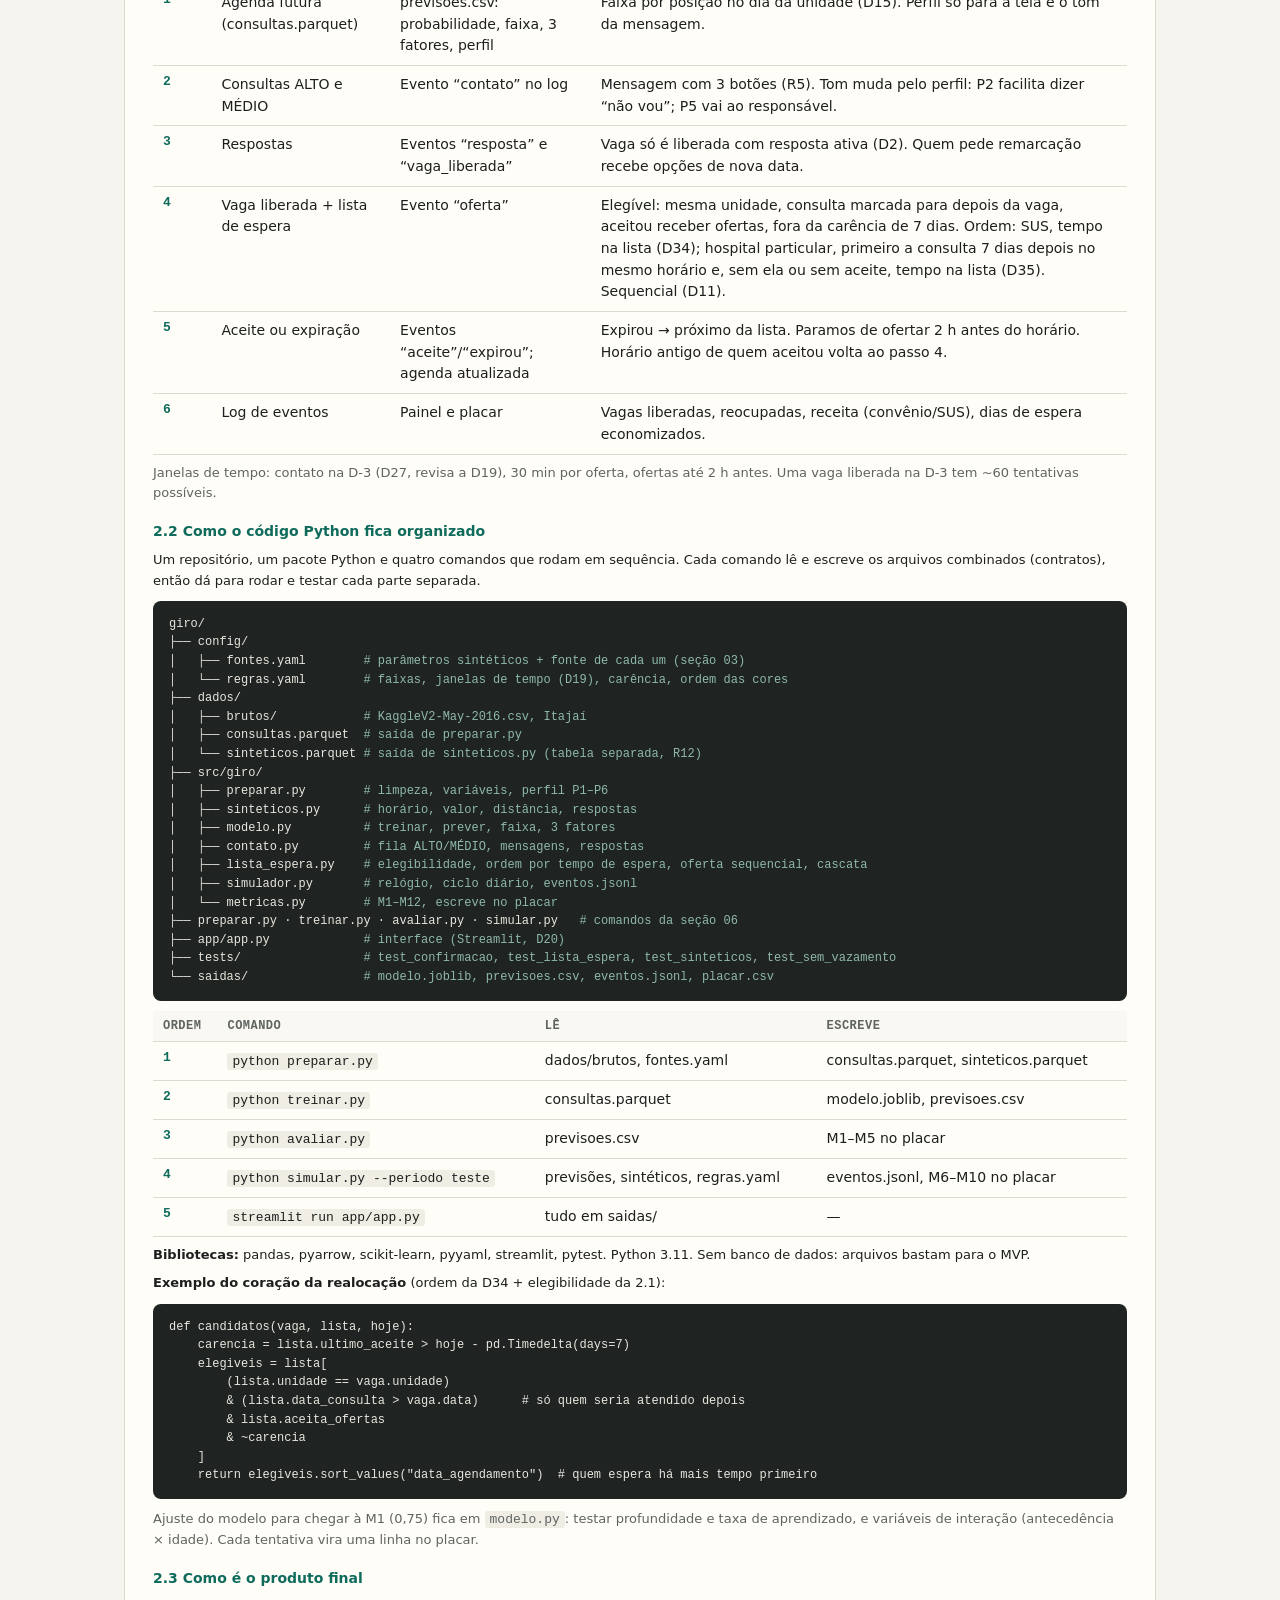
==== commit 3f8717b2: "Cobrança por coparticipação (D36) e alavanca do produto no Painel - projeto.html e index.html: decis" ====
--- a/giro/projeto.html
+++ b/giro/projeto.html
@@ -164,7 +164,7 @@
     <div data-edit>
       <p>Construir um produto que <b>prevê quais pacientes têm maior chance de faltar</b> (no-show) a uma consulta agendada, <b>entra em contato</b> com eles antes da data e, quando o paciente <b>confirma ativamente</b> que não vai, <b>oferece o horário</b> à lista de espera.</p>
       <p><b>Quem tem o problema:</b> o paciente que espera na fila por uma vaga que, no dia, fica vazia.<br>
-      <b>Quem paga pela solução:</b> a unidade de saúde (clínica, ambulatório ou hospital), por meio de uma <b>mensalidade fixa por unidade</b>. O argumento: a mensalidade custa uma fração da receita recuperada com as vagas reocupadas.</p>
+      <b>Quem paga pela solução:</b> a unidade de saúde (clínica, ambulatório ou hospital), por <b>coparticipação</b> (D36): o Giro fica com um percentual da receita das consultas que deixaram de ser perdidas, ou seja, das vagas liberadas e reocupadas que o próprio Giro registra. Sem consulta recuperada, não há cobrança. A alavanca fica clara: menos faltas e vagas ociosas → mais pacientes atendidos → mais receita para a unidade → mais receita para o Giro. Exemplo com os números do MVP (R$ 5,8 mil recuperados por unidade por mês no cenário particular): com 20%, cerca de R$ 1,2 mil por unidade por mês para o Giro; o percentual ainda será definido.</p>
       <p>Três atividades, nesta ordem: <b>1. Prever → 2. Contatar → 3. Realocar.</b></p>
     </div>
     <div class="flow">
@@ -321,7 +321,7 @@
           <li>Fila de contato priorizada pelo risco, com mensagem pronta e resposta do paciente (vou / não vou / remarcar).</li>
           <li>Motor de realocação no modelo Luma Health: a vaga vai para a lista de espera, ordenada por tempo na lista (quem espera há mais tempo primeiro), com ofertas em sequência.</li>
           <li>Gerador de dados sintéticos rastreável até as fontes (horário, valor, urgência, distância, respostas).</li>
-          <li>Estimativa de receita recuperada por unidade nos cenários convênio e SUS, para justificar a mensalidade.</li>
+          <li>Estimativa de receita recuperada por unidade nos cenários convênio e SUS, base da coparticipação (D36).</li>
           <li>Demo ponta a ponta no MVP + este HTML de projeto.</li>
         </ol>
       </div>
@@ -451,7 +451,7 @@
       <tr><td class="id">D7</td><td>Não usar SMS_received como variável.</td><td>Removida: está confundida com a antecedência e tirar não piora o modelo (AUC 0,737 × 0,738).</td><td><span class="tag ok">tomada</span></td></tr>
       <tr><td class="id">D8</td><td>MVP em Python.</td><td>Decisão da equipe. Interface em Streamlit (D20).</td><td><span class="tag ok">tomada</span></td></tr>
       <tr><td class="id">D9</td><td>Valor da consulta em dois cenários: <b>convênio R$ 150</b> (padrão, faixa R$ 128–195) e <b>SUS R$ 13,85</b>.</td><td>Convênio: valores pagos por operadoras em 2025 (APM). SUS: valor implícito em Beltrame et al. (R$ 3,56 mi ÷ 257.025 faltas).</td><td><span class="tag ok">tomada</span></td></tr>
-      <tr><td class="id">D10</td><td>Cobrança: mensalidade fixa por unidade.</td><td>Decisão da equipe. Preço a definir a partir da receita recuperada simulada (M9).</td><td><span class="tag ok">tomada</span></td></tr>
+      <tr><td class="id">D10</td><td><s>Cobrança: mensalidade fixa por unidade.</s> → substituída pela D36.</td><td>Decisão da equipe. Preço a definir a partir da receita recuperada simulada (M9).</td><td><span class="tag open">revogada</span></td></tr>
       <tr><td class="id">D11</td><td>Modo padrão da realocação: <b>sequencial</b>.</td><td>Decisão da equipe. Respeita a ordem da fila; preenche mais devagar que o simultâneo — acompanhar M8. Reconfirmada em 08/11 após o MVP mostrar que a simultânea recupera mais vagas mas não respeita a prioridade.</td><td><span class="tag ok">tomada</span></td></tr>
       <tr><td class="id">D12</td><td>Modelo treinado só no dataset de Vitória; o de Itajaí serve só para horários e motivos de falta.</td><td>Itajaí não tem data de agendamento nem ID do paciente; com divisão temporal, AUC ~0,51.</td><td><span class="tag ok">no código</span></td></tr>
       <tr><td class="id">D13</td><td><s>Usar a cor de risco SisReg antes do tempo na lista: vermelho → amarelo → verde → azul; dentro da cor, mais antigo primeiro.</s> → revogada pela D34.</td><td>Decisão da equipe. É como a regulação do SUS ordena a fila; urgência é sintética (selo “simulado”).</td><td><span class="tag open">revogada</span></td></tr>
@@ -477,6 +477,7 @@
       <tr><td class="id">D33</td><td>M8 e M9 no placar são a média de 5 sementes, com a faixa registrada.</td><td>O ruído de uma semente (±1 p.p.) é maior que a folga da M8; uma rodada só não decide se a meta foi atingida.</td><td><span class="tag ok">tomada</span></td></tr>
       <tr><td class="id">D34</td><td>Prioridade da fila só por tempo de espera: a cor de risco (urgência) sai da ordem das ofertas e dos dados sintéticos. Revoga a D13.</td><td>Decisão da equipe: a urgência era sintética e subjetiva. Média de 5 sementes: M8 44,5% (antes 45,3%), M9 16,6% (antes 17,0%); quem ganha a vaga esperava 25 dias em média (antes 21).</td><td><span class="tag ok">tomada</span></td></tr>
       <tr><td class="id">D35</td><td>Em <b>hospital particular</b>, a vaga liberada é oferecida a quem tem consulta marcada <b>uma semana depois, no mesmo horário</b> (mesmo dia da semana e hora). No SUS continua valendo a D34 (tempo de espera).</td><td>Decisão da equipe. Mantém o dia da semana e o horário que o paciente já escolheu, e a cascata anda de semana em semana. Se ninguém tem consulta nesse horário ou o paciente não aceita em 30 min, a vaga cai para a regra geral (D34, tempo de espera). No MVP (média de 5 sementes): M8 44,9% contra 44,5% da regra geral, M9 igual (16,6%); 42 das ~2.100 remarcações vêm do critério do mesmo horário, porque é raro alguém ter consulta exatamente uma semana depois, no mesmo horário, e aceitar.</td><td><span class="tag ok">tomada</span></td></tr>
+      <tr><td class="id">D36</td><td>Cobrança por <b>coparticipação</b>: o Giro recebe um percentual da receita das consultas recuperadas (vagas liberadas e reocupadas registradas pelo Giro), no lugar da mensalidade fixa. Revoga a D10.</td><td>Decisão da equipe. Alinha o ganho do Giro ao do cliente: menos abandono → mais pacientes atendidos → mais receita para os dois, e o cliente só paga quando há resultado. A base é a receita recuperada, e não o lucro do cliente, porque é o que o Giro mede e o cliente pode auditar. Em aberto: o percentual e como cobrar no SUS, onde não há lucro (por exemplo, valor por consulta recuperada pago pelo gestor público).</td><td><span class="tag ok">tomada</span></td></tr>
     </table>
   </section>
 
@@ -488,7 +489,7 @@
       <div class="step"><span class="k">FASE 1 · fechada ✓</span><b>Dados</b><span class="small muted">Quais dados, quais perfis de pacientes, quais variáveis.</span></div>
       <div class="step"><span class="k">FASE 2 · fechada ✓</span><b>MVP</b><span class="small muted">Como funciona, código Python, produto final, eficácia.</span></div>
       <div class="step"><span class="k">FASE 3 · fechada ✓</span><b>Desenvolvimento</b><span class="small muted">Código Python, testes, interface, placar.</span></div>
-      <div class="step"><span class="k">FASE 4 · próxima</span><b>Pitch</b><span class="small muted">Roteiro, números, mensalidade, demo.</span></div>
+      <div class="step"><span class="k">FASE 4 · próxima</span><b>Pitch</b><span class="small muted">Roteiro, números, coparticipação, demo.</span></div>
     </div>
 
     <h3>Fase 1 · Dados <span class="tag ok">fechada</span></h3>
@@ -833,7 +834,7 @@
     <p class="small muted" data-edit>Contato sorteado com o mesmo volume, sem modelo: R$ 122 mil. Atingidas: M3, M4, M6, M7, M9–M12. Próximas: M1, M2 e M8 (44,5% para meta de 45%, dentro da variação entre sementes). Abaixo: M5.</p>
 
     <h3>Fase 4 · Pitch <span class="tag pend">próxima</span></h3>
-    <p class="small muted" data-edit>Roteiro, números do placar, preço da mensalidade e demo.</p>
+    <p class="small muted" data-edit>Roteiro, números do placar, percentual da coparticipação e demo.</p>
 
     <h3>Ciclo de cada mudança</h3>
     <div class="flow">
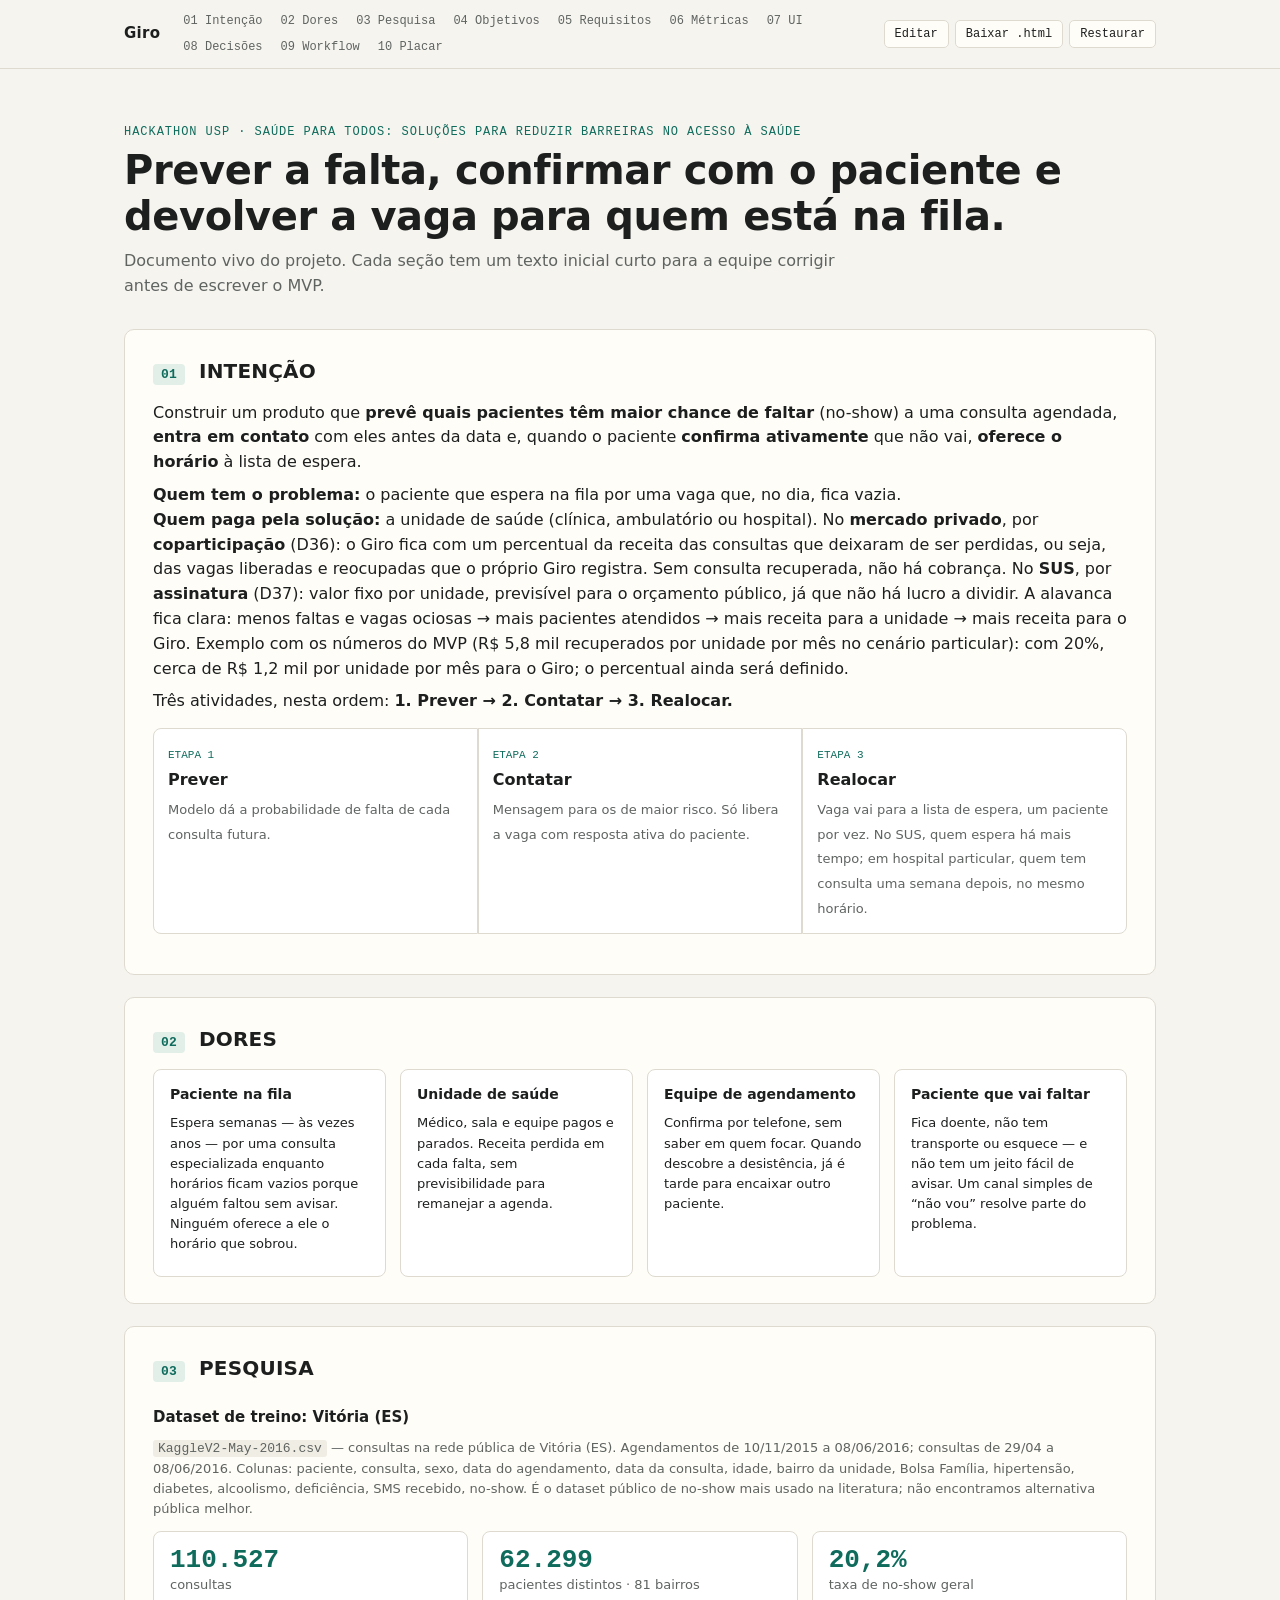
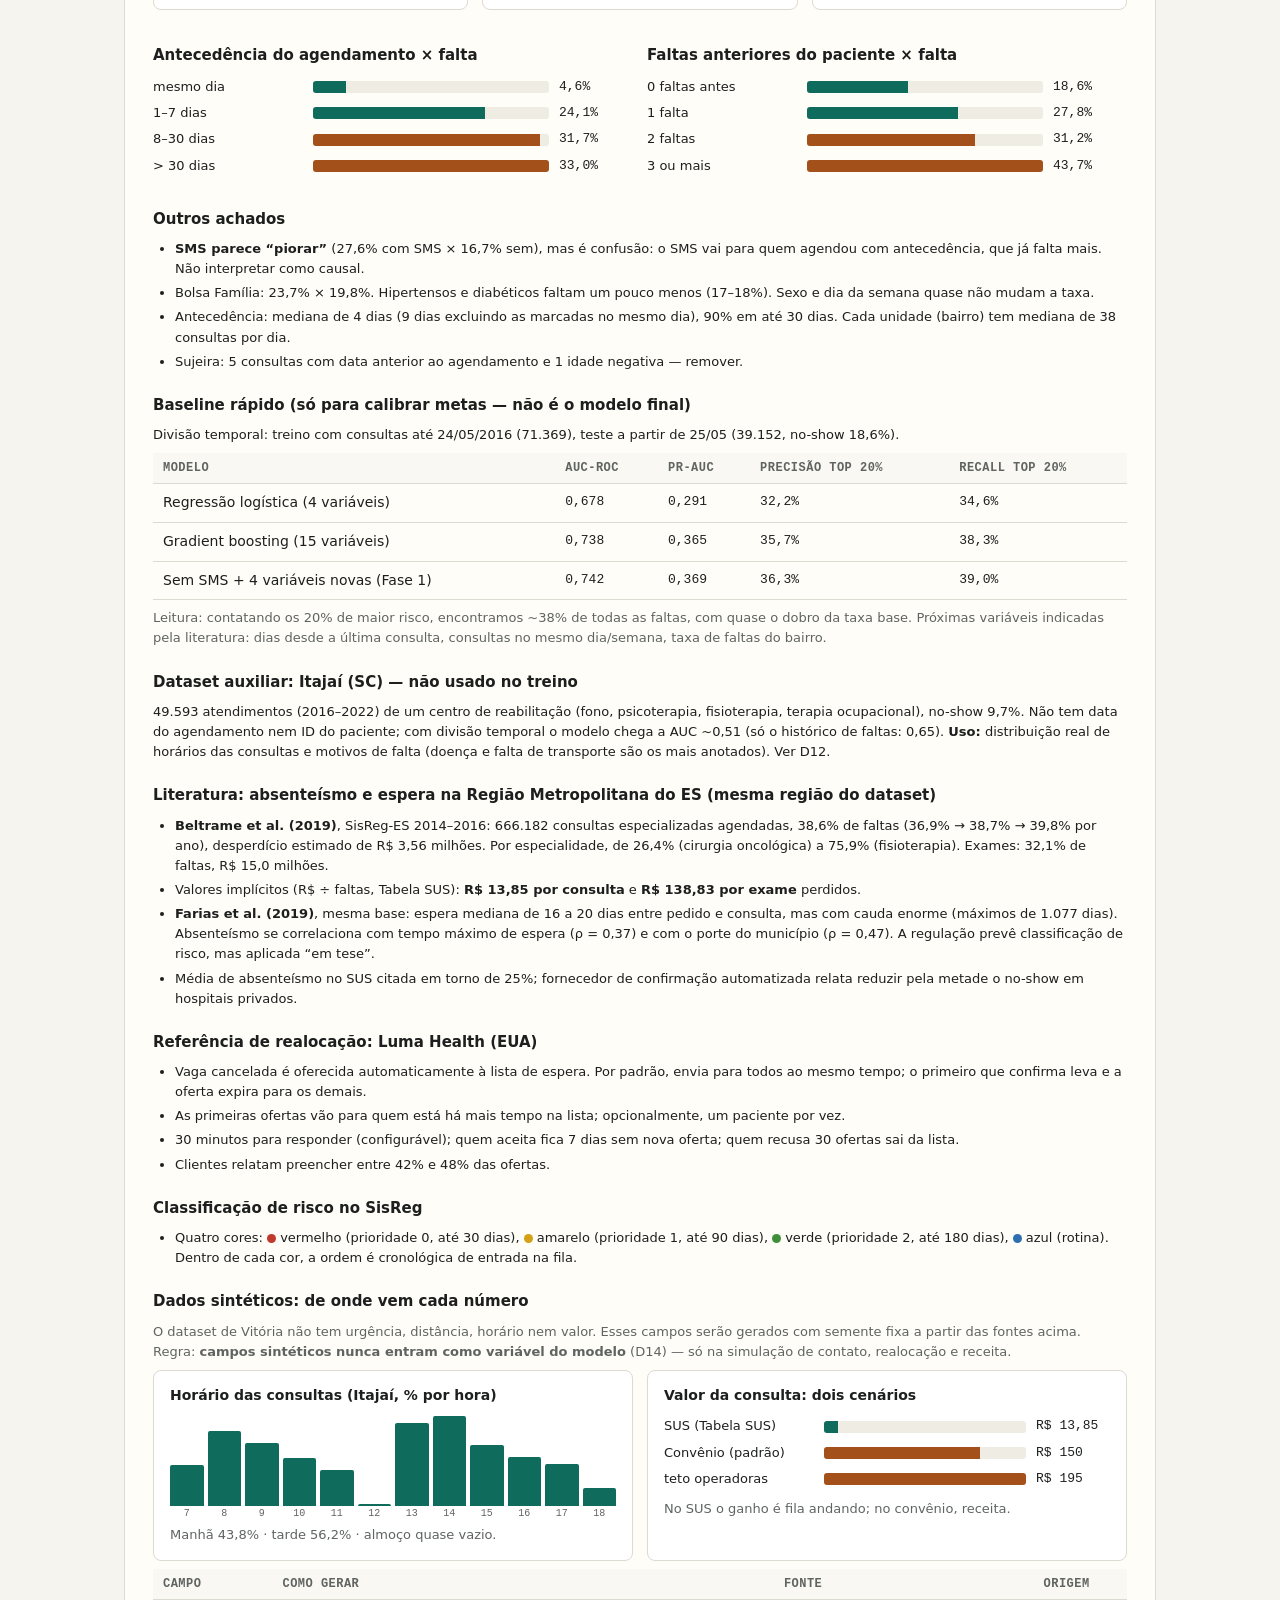
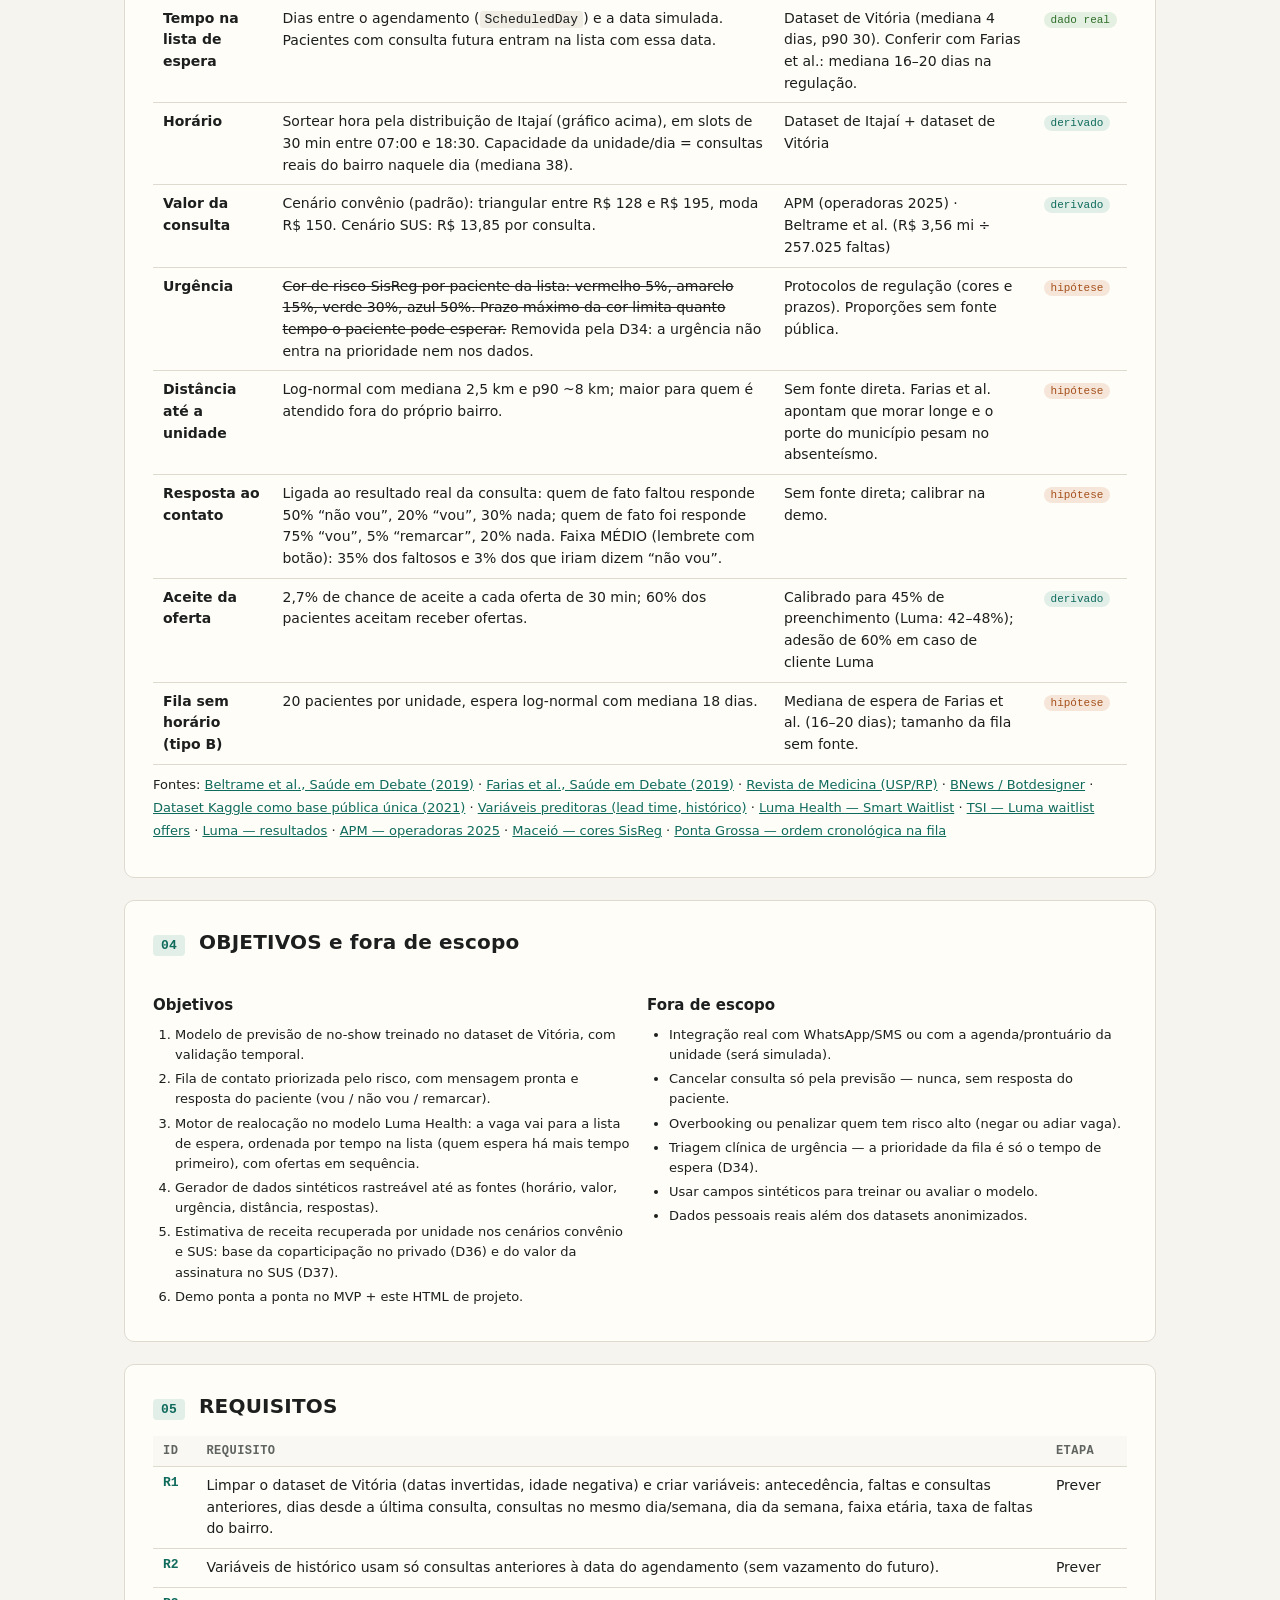
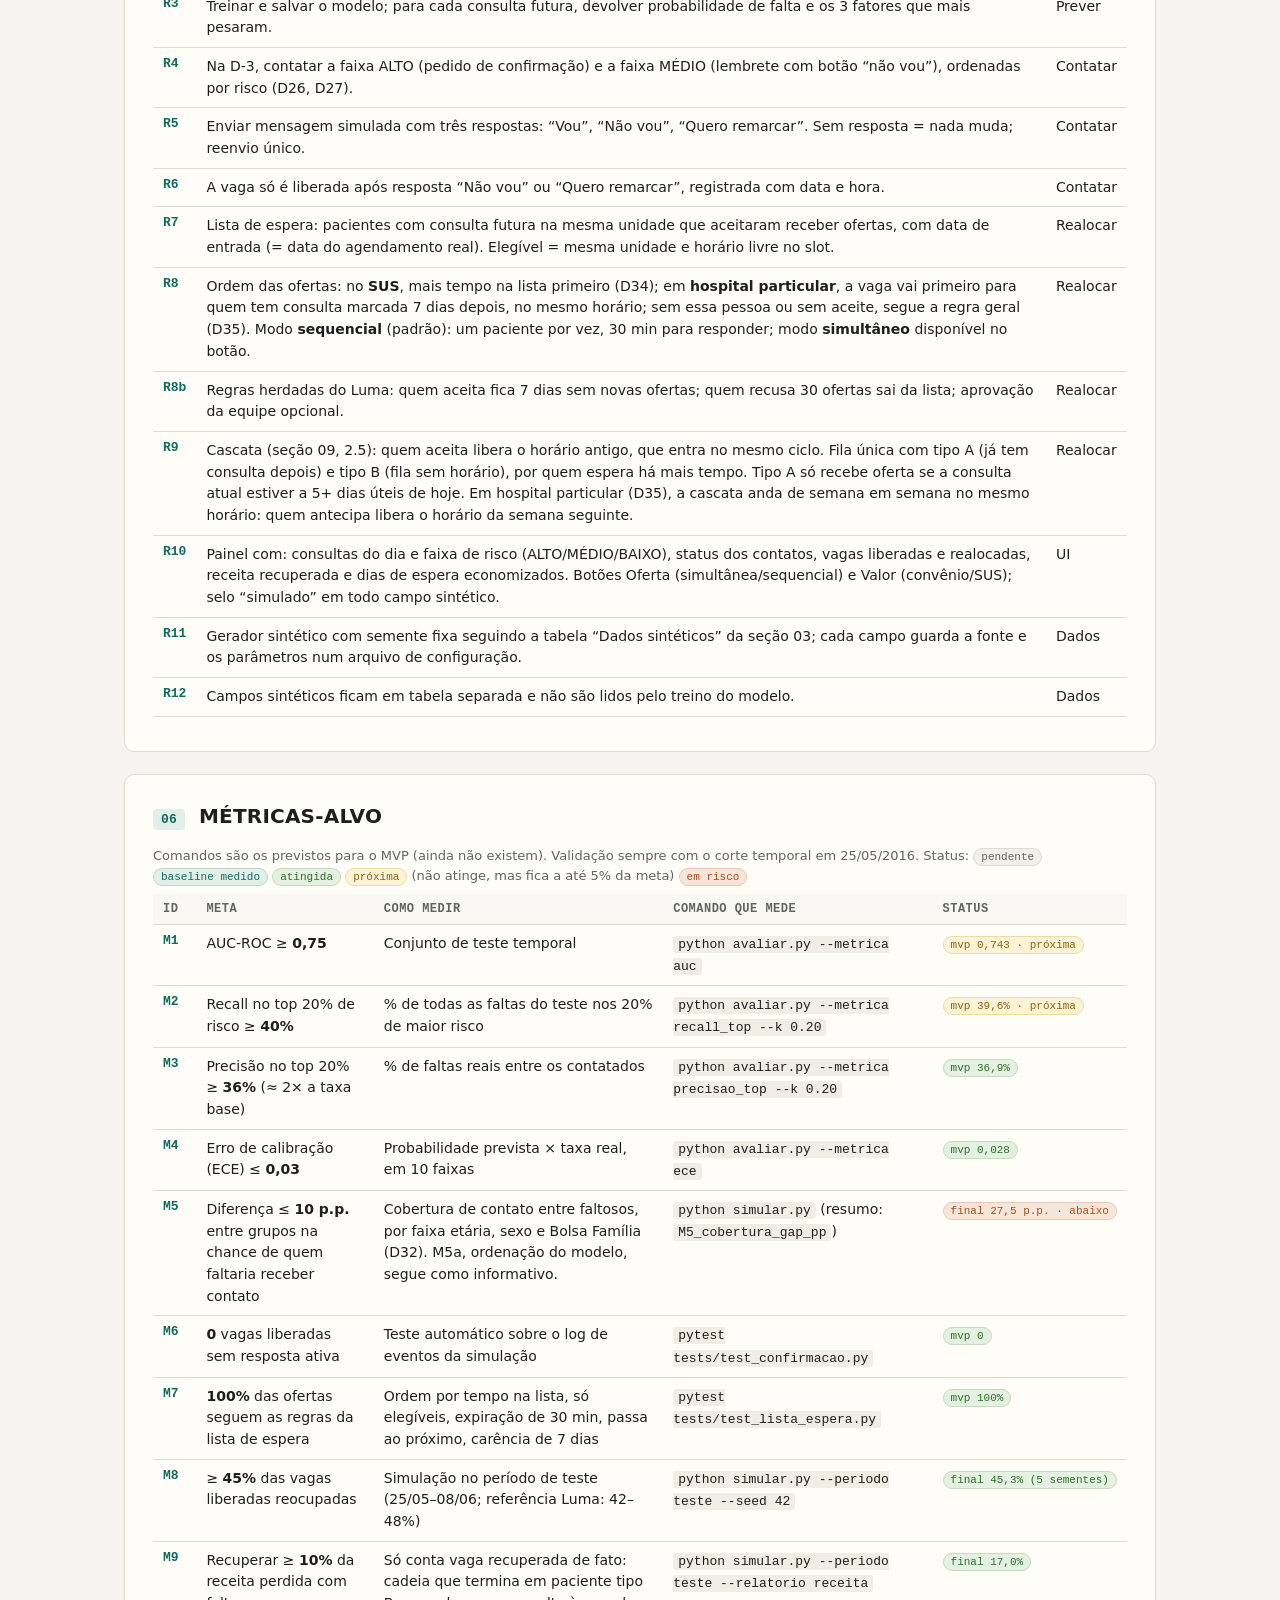
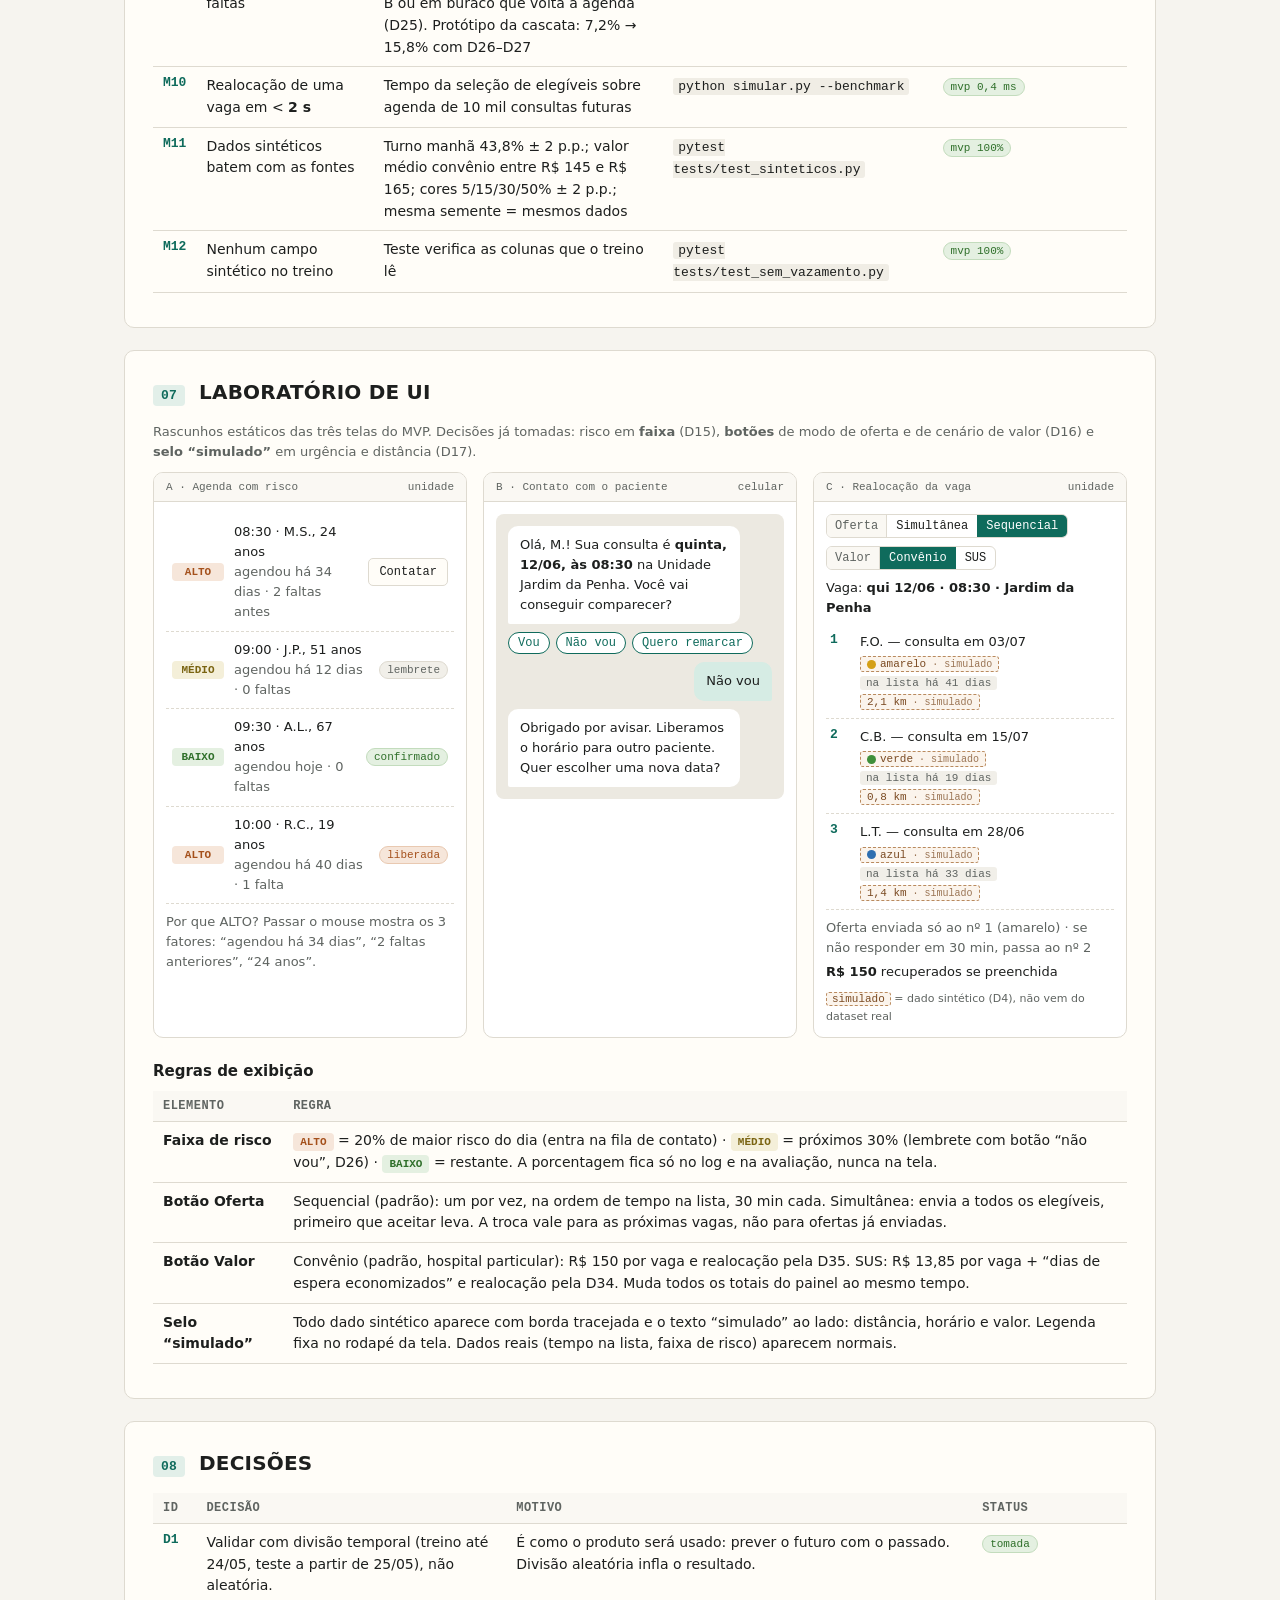
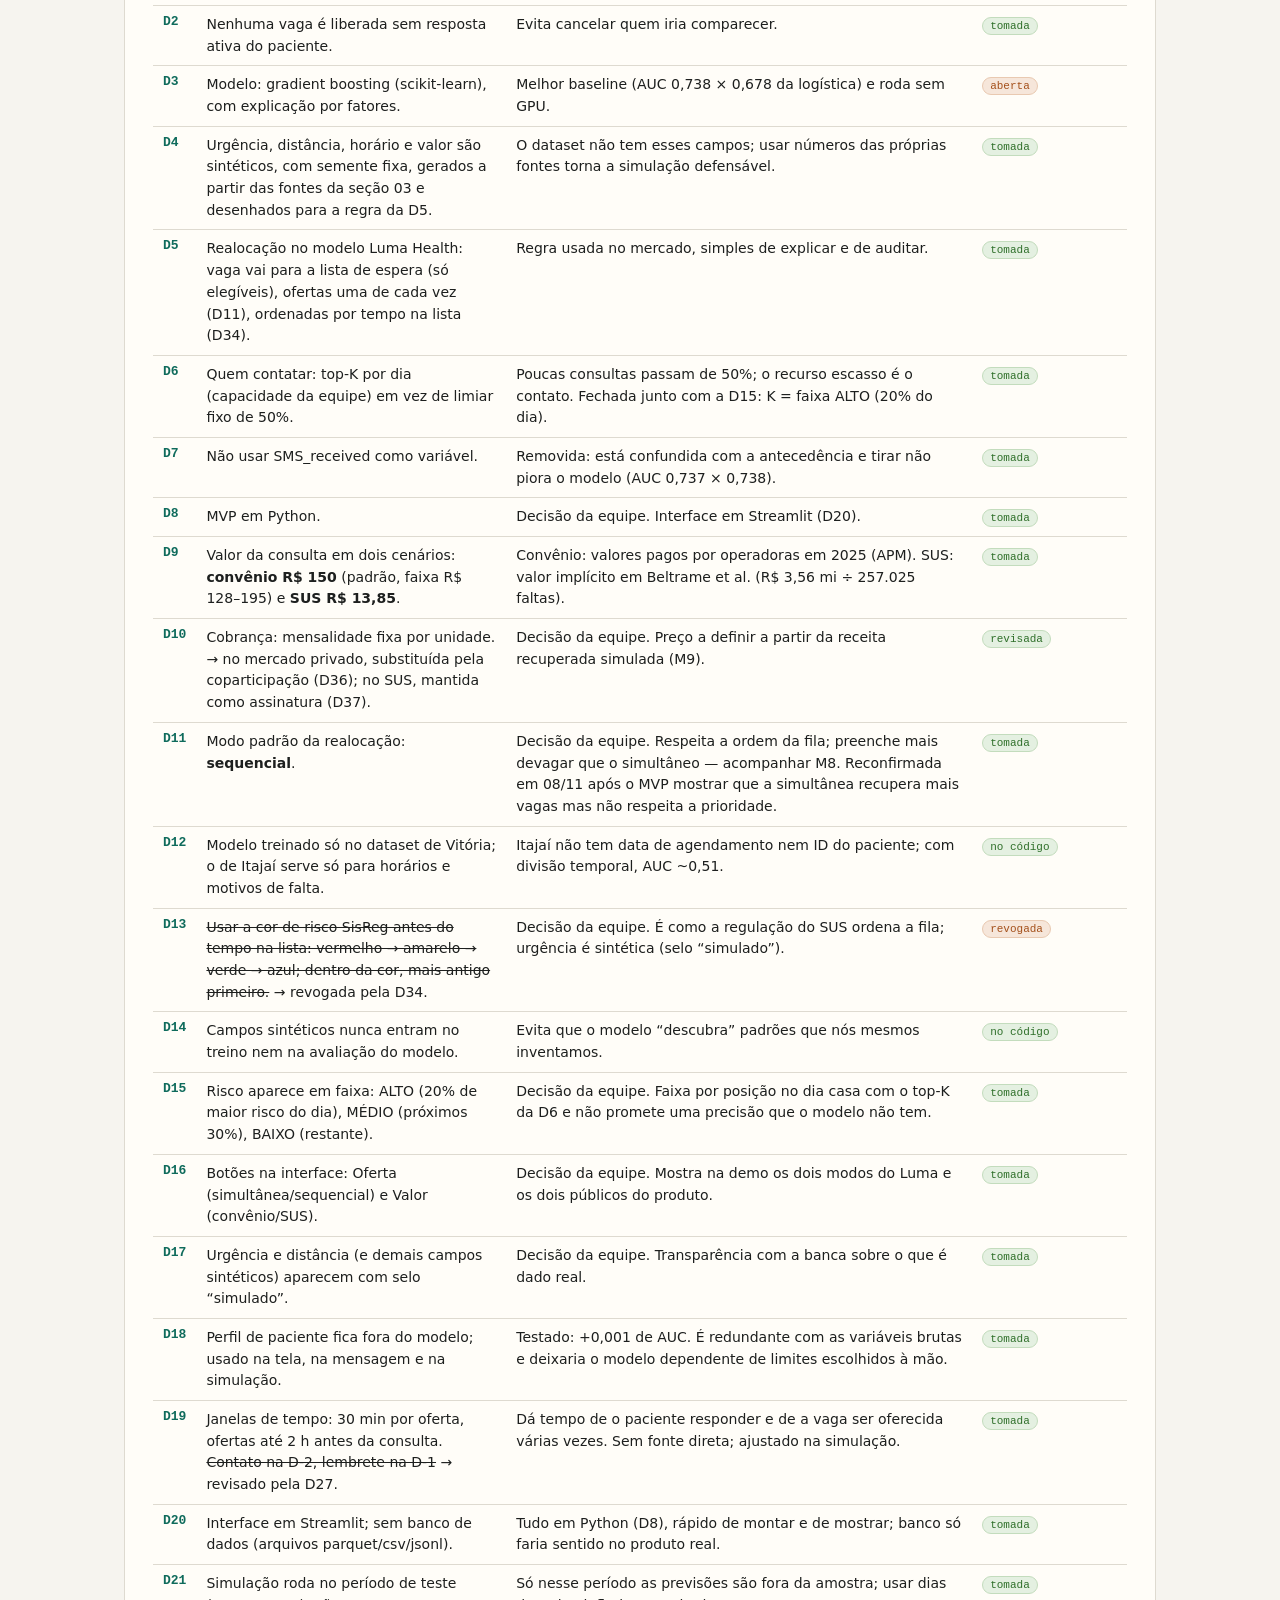
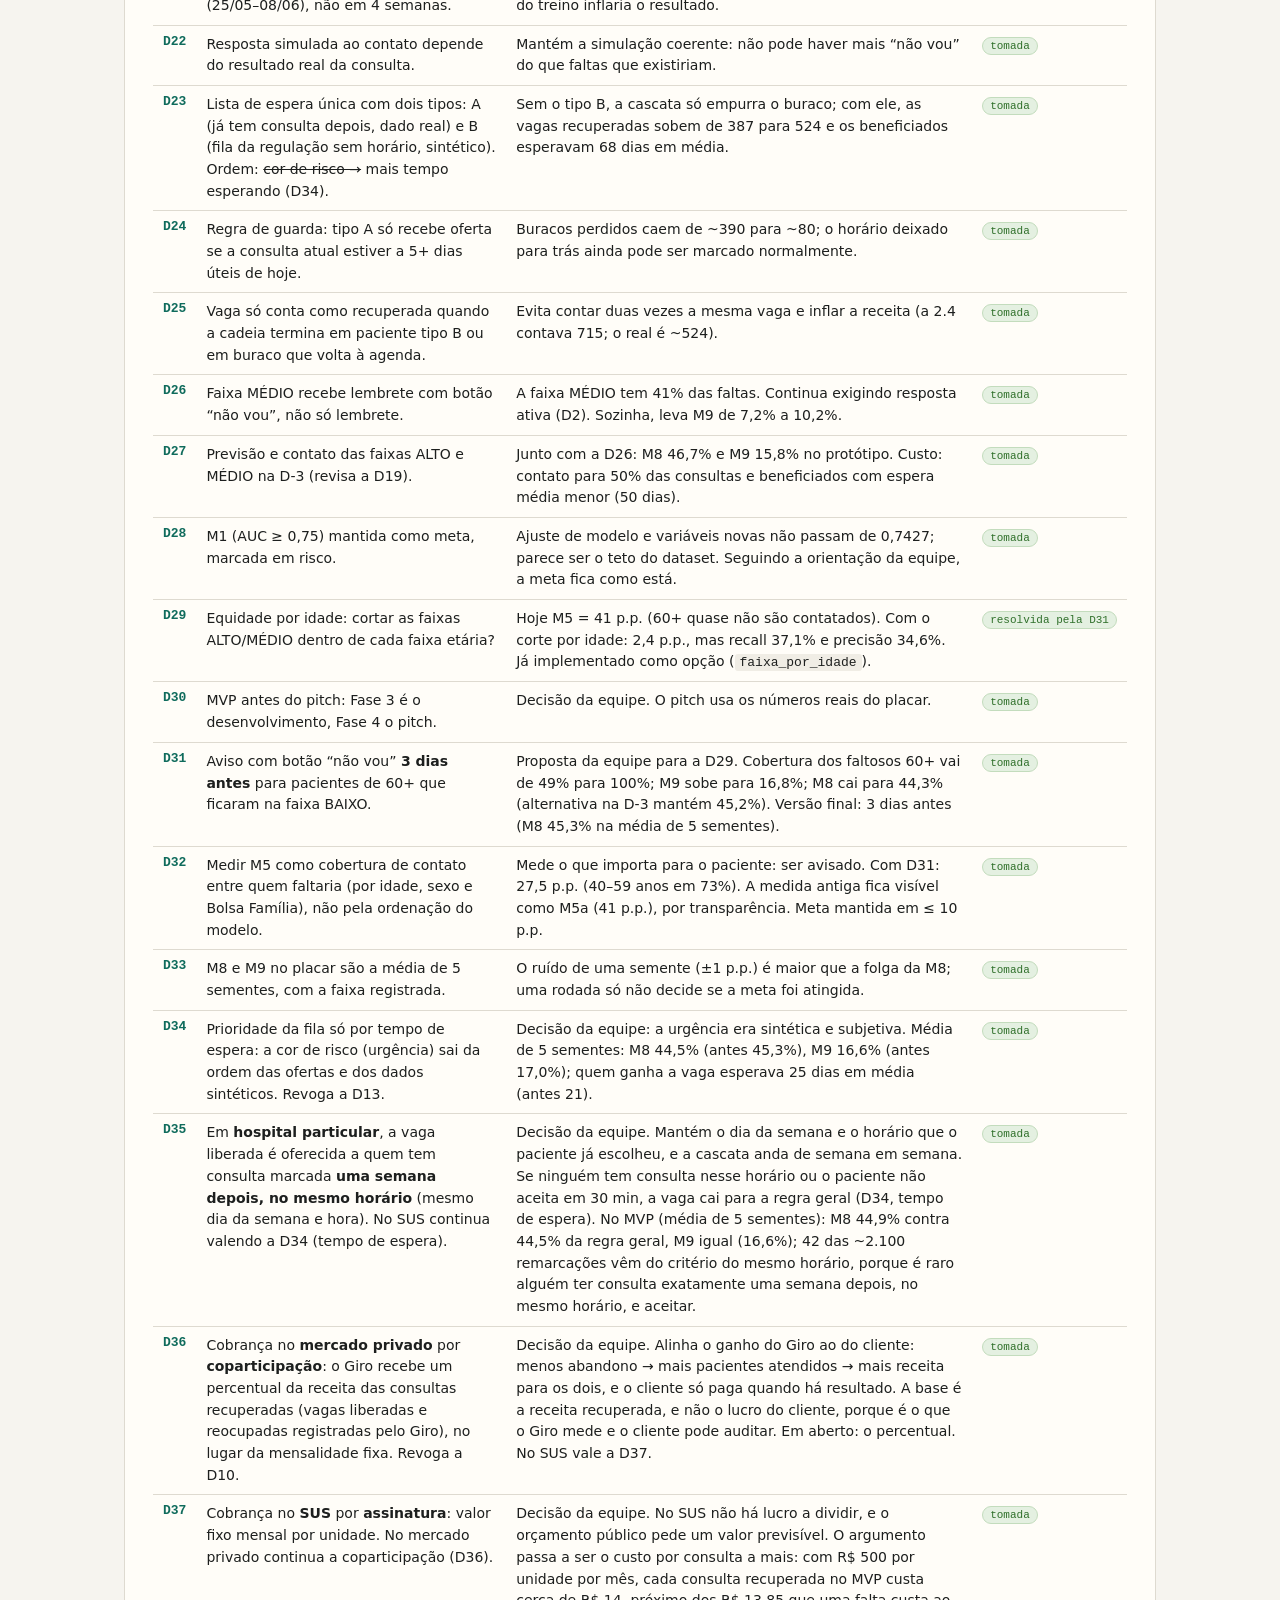
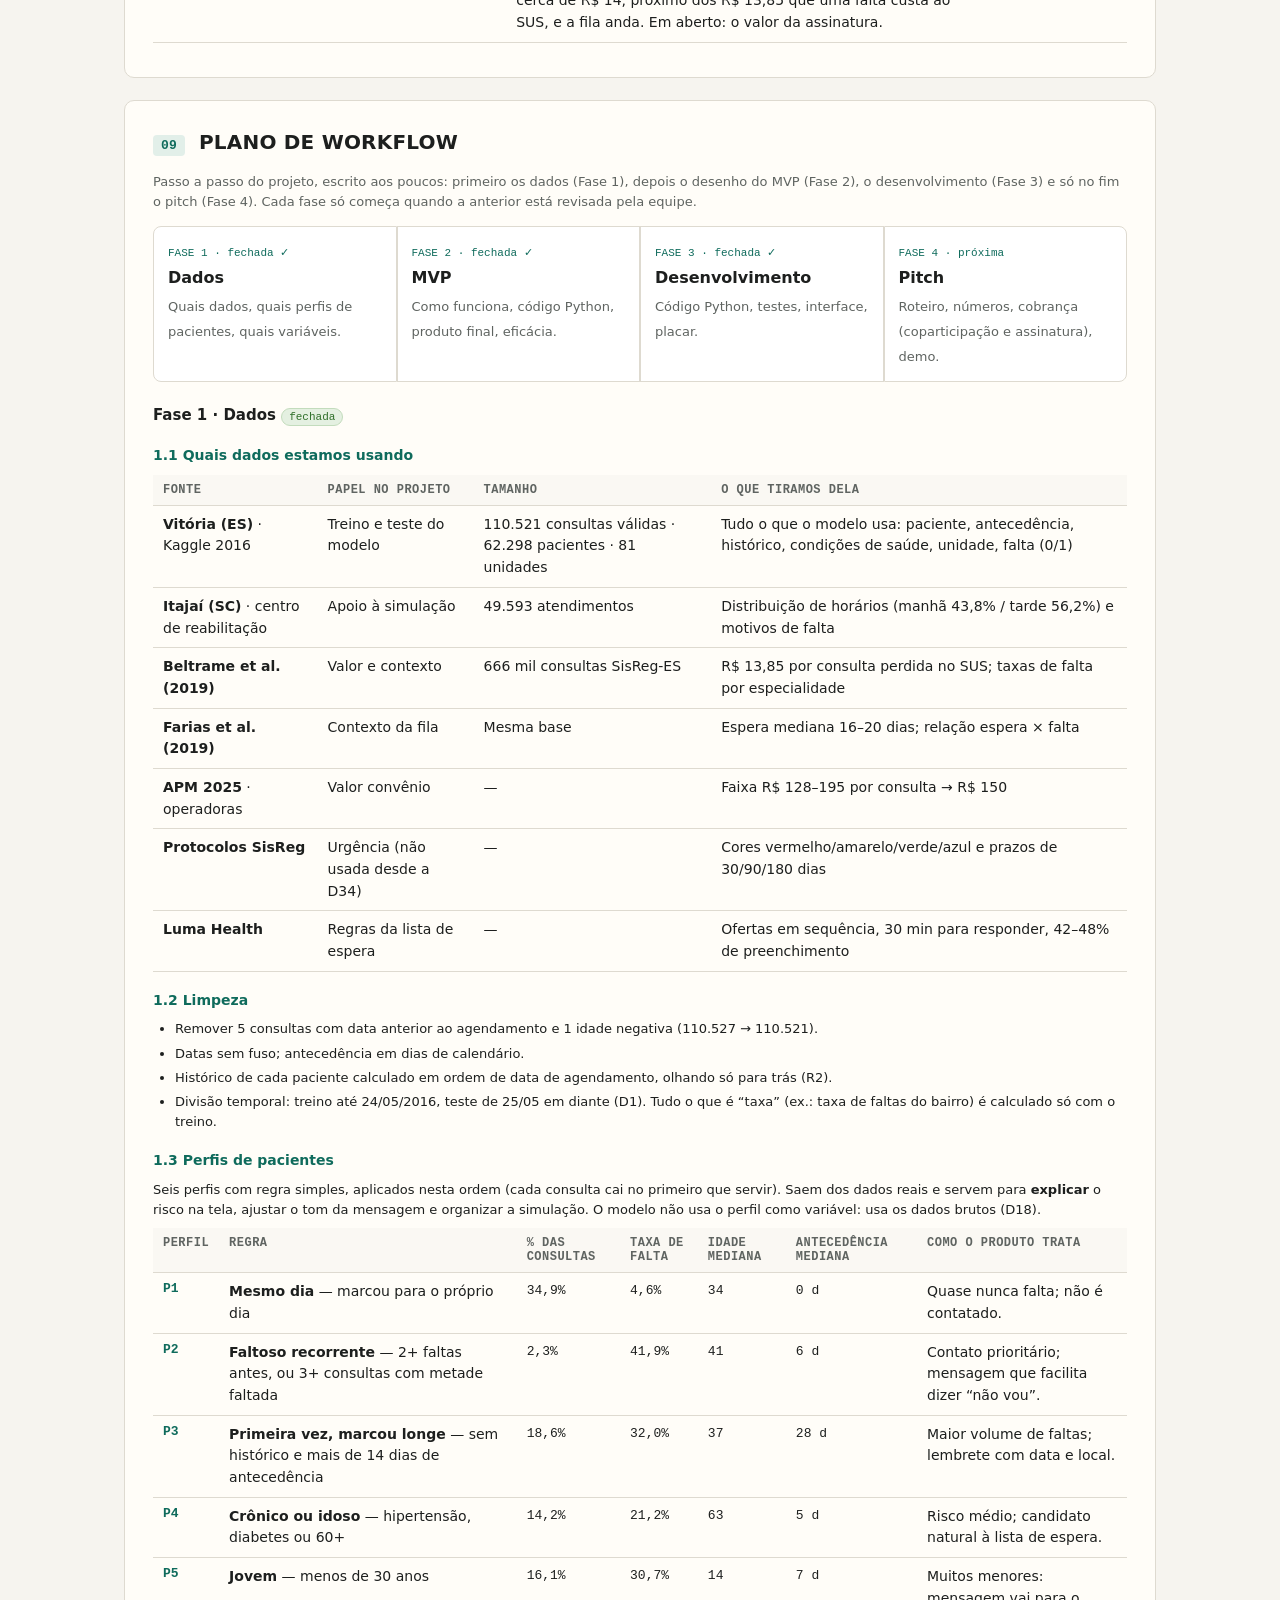
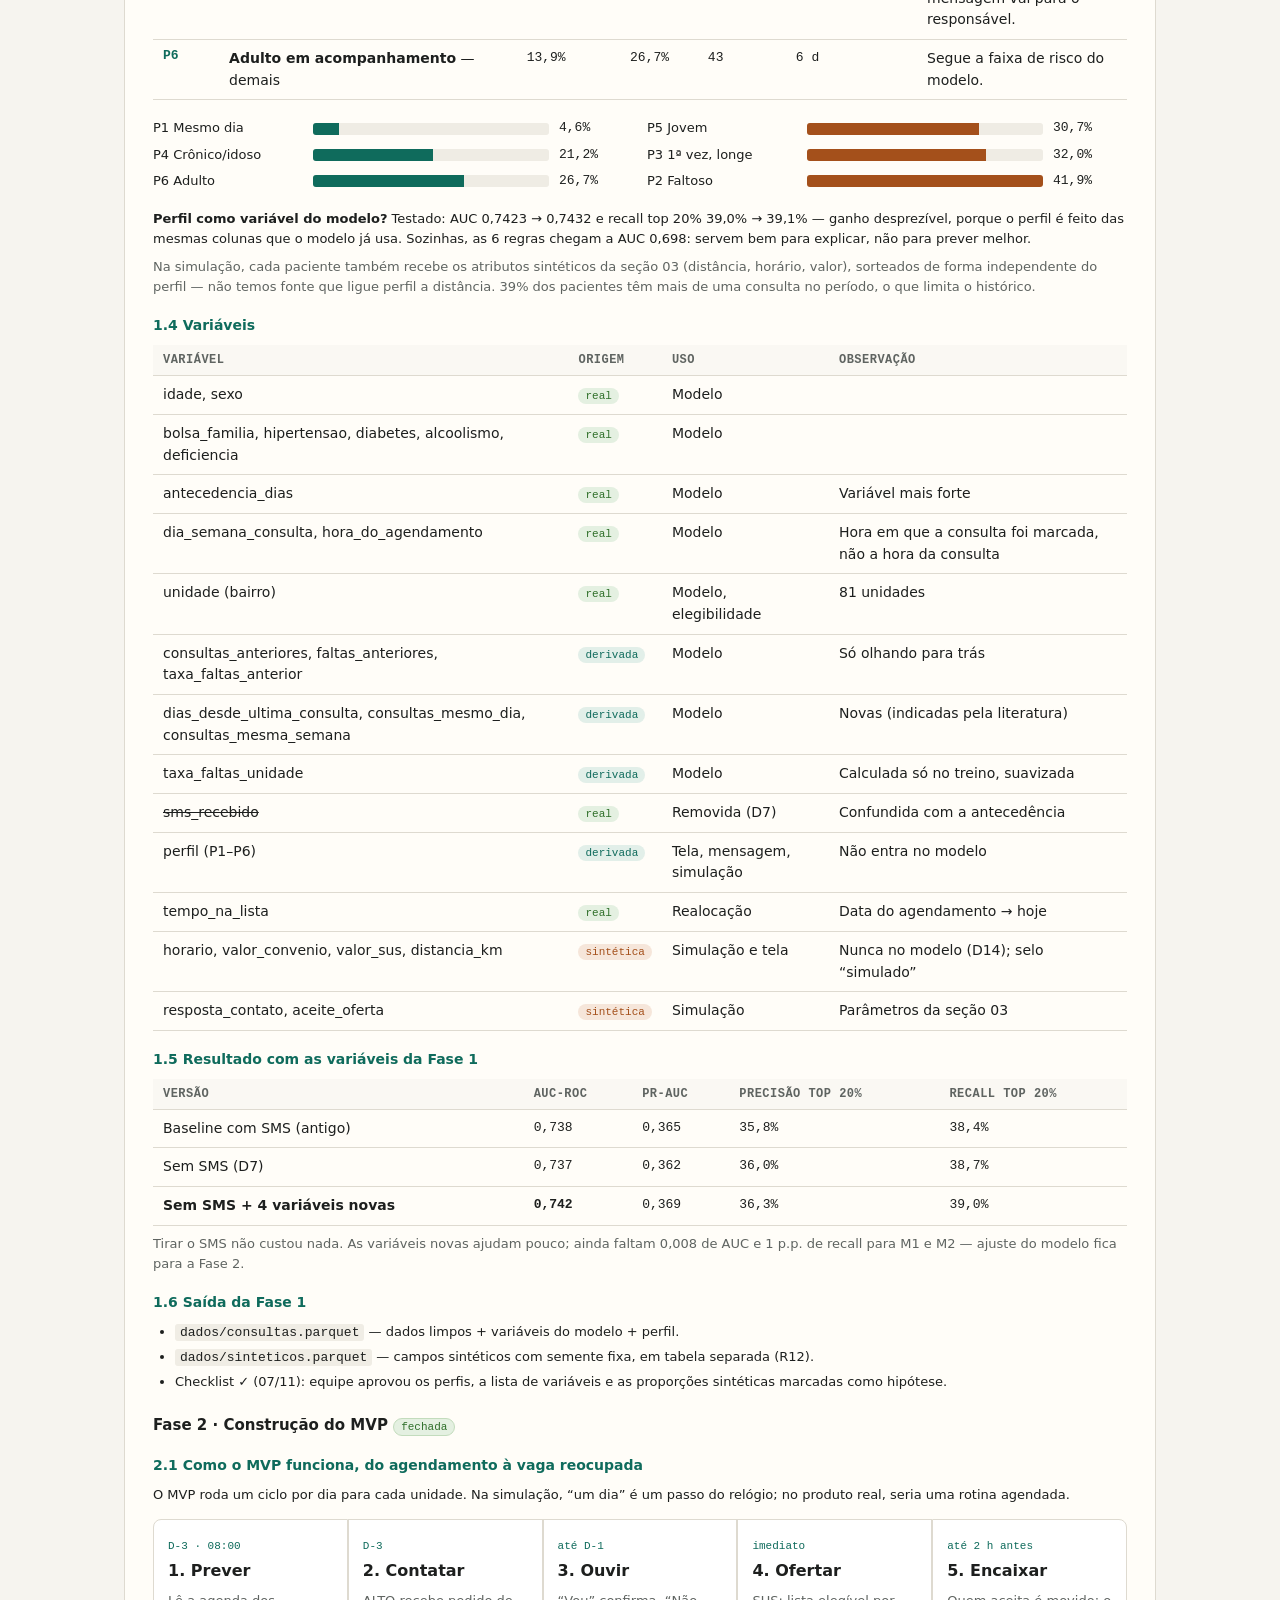
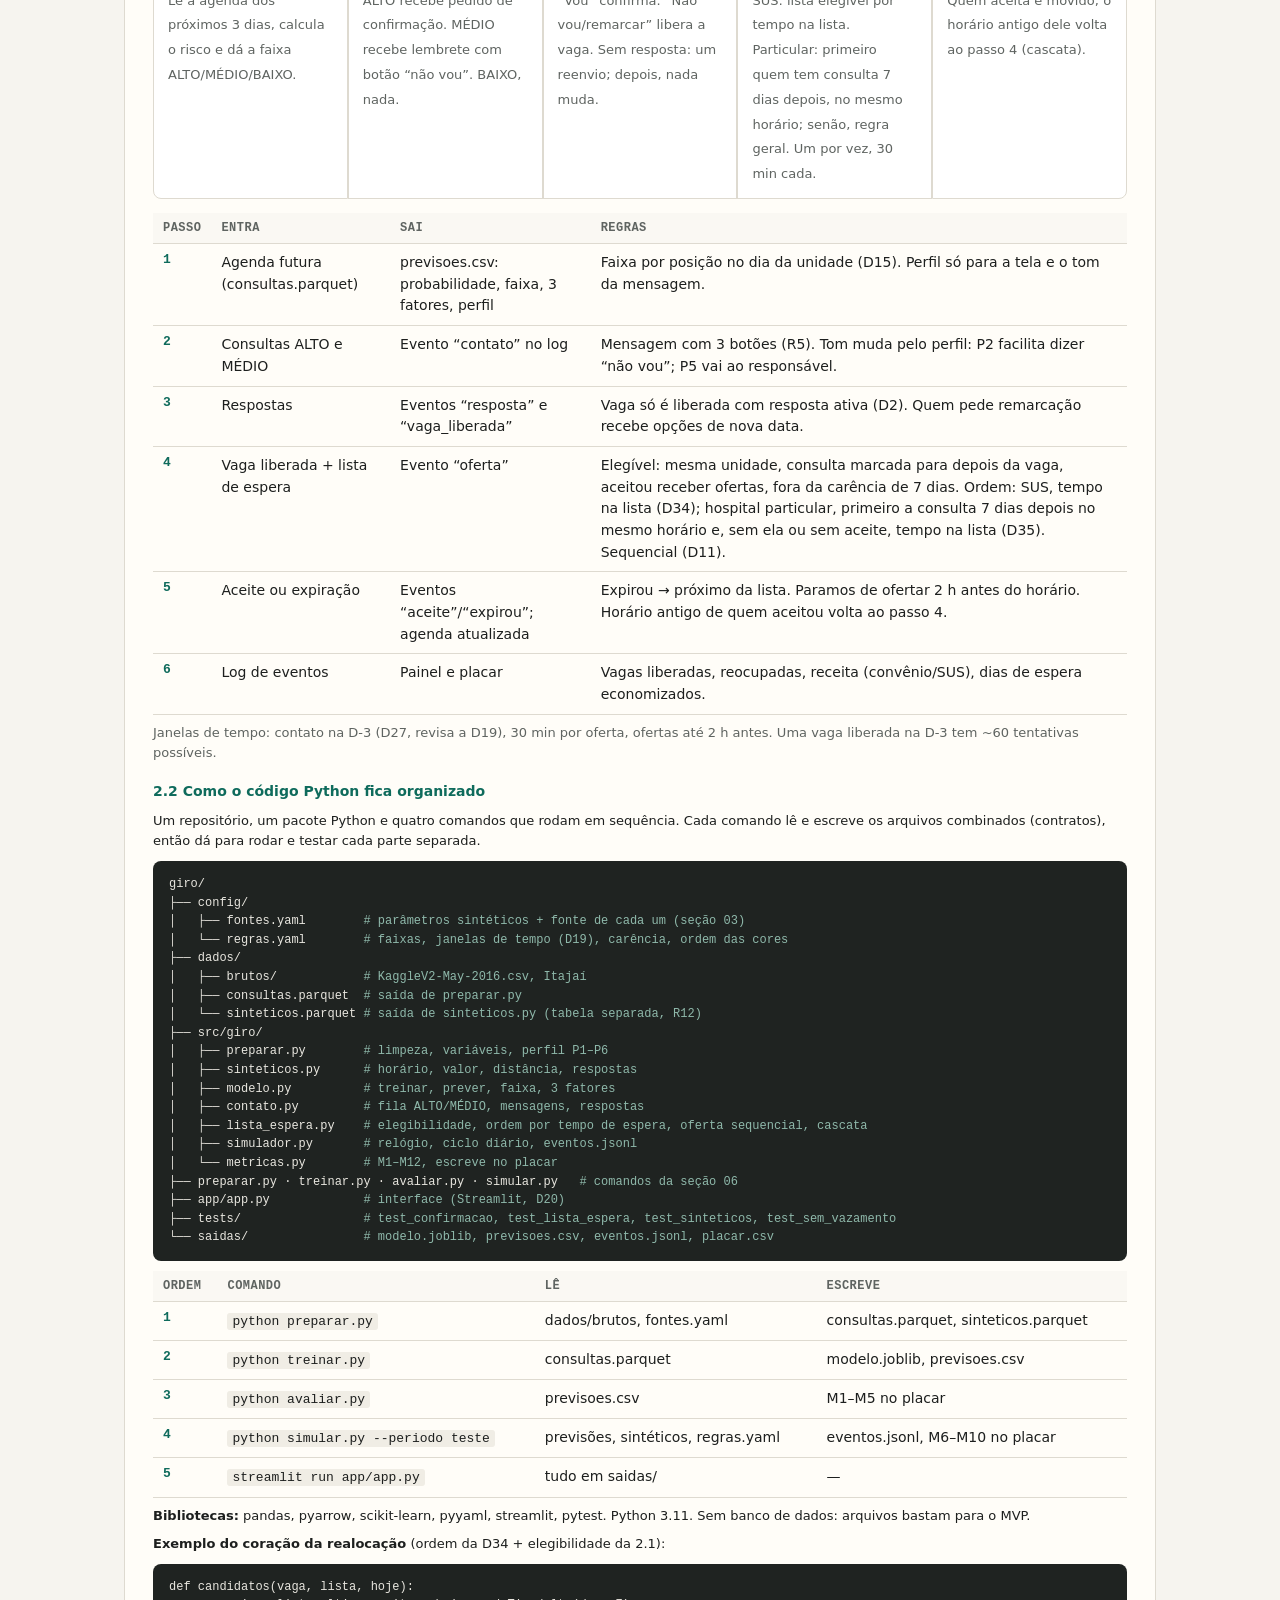
==== commit f8e51b21: "Cobrança: coparticipação no privado (D36) e assinatura no SUS (D37) Documento (projeto.html e index." ====
--- a/giro/projeto.html
+++ b/giro/projeto.html
@@ -164,7 +164,7 @@
     <div data-edit>
       <p>Construir um produto que <b>prevê quais pacientes têm maior chance de faltar</b> (no-show) a uma consulta agendada, <b>entra em contato</b> com eles antes da data e, quando o paciente <b>confirma ativamente</b> que não vai, <b>oferece o horário</b> à lista de espera.</p>
       <p><b>Quem tem o problema:</b> o paciente que espera na fila por uma vaga que, no dia, fica vazia.<br>
-      <b>Quem paga pela solução:</b> a unidade de saúde (clínica, ambulatório ou hospital), por <b>coparticipação</b> (D36): o Giro fica com um percentual da receita das consultas que deixaram de ser perdidas, ou seja, das vagas liberadas e reocupadas que o próprio Giro registra. Sem consulta recuperada, não há cobrança. A alavanca fica clara: menos faltas e vagas ociosas → mais pacientes atendidos → mais receita para a unidade → mais receita para o Giro. Exemplo com os números do MVP (R$ 5,8 mil recuperados por unidade por mês no cenário particular): com 20%, cerca de R$ 1,2 mil por unidade por mês para o Giro; o percentual ainda será definido.</p>
+      <b>Quem paga pela solução:</b> a unidade de saúde (clínica, ambulatório ou hospital). No <b>mercado privado</b>, por <b>coparticipação</b> (D36): o Giro fica com um percentual da receita das consultas que deixaram de ser perdidas, ou seja, das vagas liberadas e reocupadas que o próprio Giro registra. Sem consulta recuperada, não há cobrança. No <b>SUS</b>, por <b>assinatura</b> (D37): valor fixo por unidade, previsível para o orçamento público, já que não há lucro a dividir. A alavanca fica clara: menos faltas e vagas ociosas → mais pacientes atendidos → mais receita para a unidade → mais receita para o Giro. Exemplo com os números do MVP (R$ 5,8 mil recuperados por unidade por mês no cenário particular): com 20%, cerca de R$ 1,2 mil por unidade por mês para o Giro; o percentual ainda será definido.</p>
       <p>Três atividades, nesta ordem: <b>1. Prever → 2. Contatar → 3. Realocar.</b></p>
     </div>
     <div class="flow">
@@ -321,7 +321,7 @@
           <li>Fila de contato priorizada pelo risco, com mensagem pronta e resposta do paciente (vou / não vou / remarcar).</li>
           <li>Motor de realocação no modelo Luma Health: a vaga vai para a lista de espera, ordenada por tempo na lista (quem espera há mais tempo primeiro), com ofertas em sequência.</li>
           <li>Gerador de dados sintéticos rastreável até as fontes (horário, valor, urgência, distância, respostas).</li>
-          <li>Estimativa de receita recuperada por unidade nos cenários convênio e SUS, base da coparticipação (D36).</li>
+          <li>Estimativa de receita recuperada por unidade nos cenários convênio e SUS: base da coparticipação no privado (D36) e do valor da assinatura no SUS (D37).</li>
           <li>Demo ponta a ponta no MVP + este HTML de projeto.</li>
         </ol>
       </div>
@@ -451,7 +451,7 @@
       <tr><td class="id">D7</td><td>Não usar SMS_received como variável.</td><td>Removida: está confundida com a antecedência e tirar não piora o modelo (AUC 0,737 × 0,738).</td><td><span class="tag ok">tomada</span></td></tr>
       <tr><td class="id">D8</td><td>MVP em Python.</td><td>Decisão da equipe. Interface em Streamlit (D20).</td><td><span class="tag ok">tomada</span></td></tr>
       <tr><td class="id">D9</td><td>Valor da consulta em dois cenários: <b>convênio R$ 150</b> (padrão, faixa R$ 128–195) e <b>SUS R$ 13,85</b>.</td><td>Convênio: valores pagos por operadoras em 2025 (APM). SUS: valor implícito em Beltrame et al. (R$ 3,56 mi ÷ 257.025 faltas).</td><td><span class="tag ok">tomada</span></td></tr>
-      <tr><td class="id">D10</td><td><s>Cobrança: mensalidade fixa por unidade.</s> → substituída pela D36.</td><td>Decisão da equipe. Preço a definir a partir da receita recuperada simulada (M9).</td><td><span class="tag open">revogada</span></td></tr>
+      <tr><td class="id">D10</td><td>Cobrança: mensalidade fixa por unidade. → no mercado privado, substituída pela coparticipação (D36); no SUS, mantida como assinatura (D37).</td><td>Decisão da equipe. Preço a definir a partir da receita recuperada simulada (M9).</td><td><span class="tag ok">revisada</span></td></tr>
       <tr><td class="id">D11</td><td>Modo padrão da realocação: <b>sequencial</b>.</td><td>Decisão da equipe. Respeita a ordem da fila; preenche mais devagar que o simultâneo — acompanhar M8. Reconfirmada em 08/11 após o MVP mostrar que a simultânea recupera mais vagas mas não respeita a prioridade.</td><td><span class="tag ok">tomada</span></td></tr>
       <tr><td class="id">D12</td><td>Modelo treinado só no dataset de Vitória; o de Itajaí serve só para horários e motivos de falta.</td><td>Itajaí não tem data de agendamento nem ID do paciente; com divisão temporal, AUC ~0,51.</td><td><span class="tag ok">no código</span></td></tr>
       <tr><td class="id">D13</td><td><s>Usar a cor de risco SisReg antes do tempo na lista: vermelho → amarelo → verde → azul; dentro da cor, mais antigo primeiro.</s> → revogada pela D34.</td><td>Decisão da equipe. É como a regulação do SUS ordena a fila; urgência é sintética (selo “simulado”).</td><td><span class="tag open">revogada</span></td></tr>
@@ -477,7 +477,8 @@
       <tr><td class="id">D33</td><td>M8 e M9 no placar são a média de 5 sementes, com a faixa registrada.</td><td>O ruído de uma semente (±1 p.p.) é maior que a folga da M8; uma rodada só não decide se a meta foi atingida.</td><td><span class="tag ok">tomada</span></td></tr>
       <tr><td class="id">D34</td><td>Prioridade da fila só por tempo de espera: a cor de risco (urgência) sai da ordem das ofertas e dos dados sintéticos. Revoga a D13.</td><td>Decisão da equipe: a urgência era sintética e subjetiva. Média de 5 sementes: M8 44,5% (antes 45,3%), M9 16,6% (antes 17,0%); quem ganha a vaga esperava 25 dias em média (antes 21).</td><td><span class="tag ok">tomada</span></td></tr>
       <tr><td class="id">D35</td><td>Em <b>hospital particular</b>, a vaga liberada é oferecida a quem tem consulta marcada <b>uma semana depois, no mesmo horário</b> (mesmo dia da semana e hora). No SUS continua valendo a D34 (tempo de espera).</td><td>Decisão da equipe. Mantém o dia da semana e o horário que o paciente já escolheu, e a cascata anda de semana em semana. Se ninguém tem consulta nesse horário ou o paciente não aceita em 30 min, a vaga cai para a regra geral (D34, tempo de espera). No MVP (média de 5 sementes): M8 44,9% contra 44,5% da regra geral, M9 igual (16,6%); 42 das ~2.100 remarcações vêm do critério do mesmo horário, porque é raro alguém ter consulta exatamente uma semana depois, no mesmo horário, e aceitar.</td><td><span class="tag ok">tomada</span></td></tr>
-      <tr><td class="id">D36</td><td>Cobrança por <b>coparticipação</b>: o Giro recebe um percentual da receita das consultas recuperadas (vagas liberadas e reocupadas registradas pelo Giro), no lugar da mensalidade fixa. Revoga a D10.</td><td>Decisão da equipe. Alinha o ganho do Giro ao do cliente: menos abandono → mais pacientes atendidos → mais receita para os dois, e o cliente só paga quando há resultado. A base é a receita recuperada, e não o lucro do cliente, porque é o que o Giro mede e o cliente pode auditar. Em aberto: o percentual e como cobrar no SUS, onde não há lucro (por exemplo, valor por consulta recuperada pago pelo gestor público).</td><td><span class="tag ok">tomada</span></td></tr>
+      <tr><td class="id">D36</td><td>Cobrança no <b>mercado privado</b> por <b>coparticipação</b>: o Giro recebe um percentual da receita das consultas recuperadas (vagas liberadas e reocupadas registradas pelo Giro), no lugar da mensalidade fixa. Revoga a D10.</td><td>Decisão da equipe. Alinha o ganho do Giro ao do cliente: menos abandono → mais pacientes atendidos → mais receita para os dois, e o cliente só paga quando há resultado. A base é a receita recuperada, e não o lucro do cliente, porque é o que o Giro mede e o cliente pode auditar. Em aberto: o percentual. No SUS vale a D37.</td><td><span class="tag ok">tomada</span></td></tr>
+      <tr><td class="id">D37</td><td>Cobrança no <b>SUS</b> por <b>assinatura</b>: valor fixo mensal por unidade. No mercado privado continua a coparticipação (D36).</td><td>Decisão da equipe. No SUS não há lucro a dividir, e o orçamento público pede um valor previsível. O argumento passa a ser o custo por consulta a mais: com R$ 500 por unidade por mês, cada consulta recuperada no MVP custa cerca de R$ 14, próximo dos R$ 13,85 que uma falta custa ao SUS, e a fila anda. Em aberto: o valor da assinatura.</td><td><span class="tag ok">tomada</span></td></tr>
     </table>
   </section>
 
@@ -489,7 +490,7 @@
       <div class="step"><span class="k">FASE 1 · fechada ✓</span><b>Dados</b><span class="small muted">Quais dados, quais perfis de pacientes, quais variáveis.</span></div>
       <div class="step"><span class="k">FASE 2 · fechada ✓</span><b>MVP</b><span class="small muted">Como funciona, código Python, produto final, eficácia.</span></div>
       <div class="step"><span class="k">FASE 3 · fechada ✓</span><b>Desenvolvimento</b><span class="small muted">Código Python, testes, interface, placar.</span></div>
-      <div class="step"><span class="k">FASE 4 · próxima</span><b>Pitch</b><span class="small muted">Roteiro, números, coparticipação, demo.</span></div>
+      <div class="step"><span class="k">FASE 4 · próxima</span><b>Pitch</b><span class="small muted">Roteiro, números, cobrança (coparticipação e assinatura), demo.</span></div>
     </div>
 
     <h3>Fase 1 · Dados <span class="tag ok">fechada</span></h3>
@@ -834,7 +835,7 @@
     <p class="small muted" data-edit>Contato sorteado com o mesmo volume, sem modelo: R$ 122 mil. Atingidas: M3, M4, M6, M7, M9–M12. Próximas: M1, M2 e M8 (44,5% para meta de 45%, dentro da variação entre sementes). Abaixo: M5.</p>
 
     <h3>Fase 4 · Pitch <span class="tag pend">próxima</span></h3>
-    <p class="small muted" data-edit>Roteiro, números do placar, percentual da coparticipação e demo.</p>
+    <p class="small muted" data-edit>Roteiro, números do placar, percentual da coparticipação (privado), valor da assinatura (SUS) e demo.</p>
 
     <h3>Ciclo de cada mudança</h3>
     <div class="flow">
